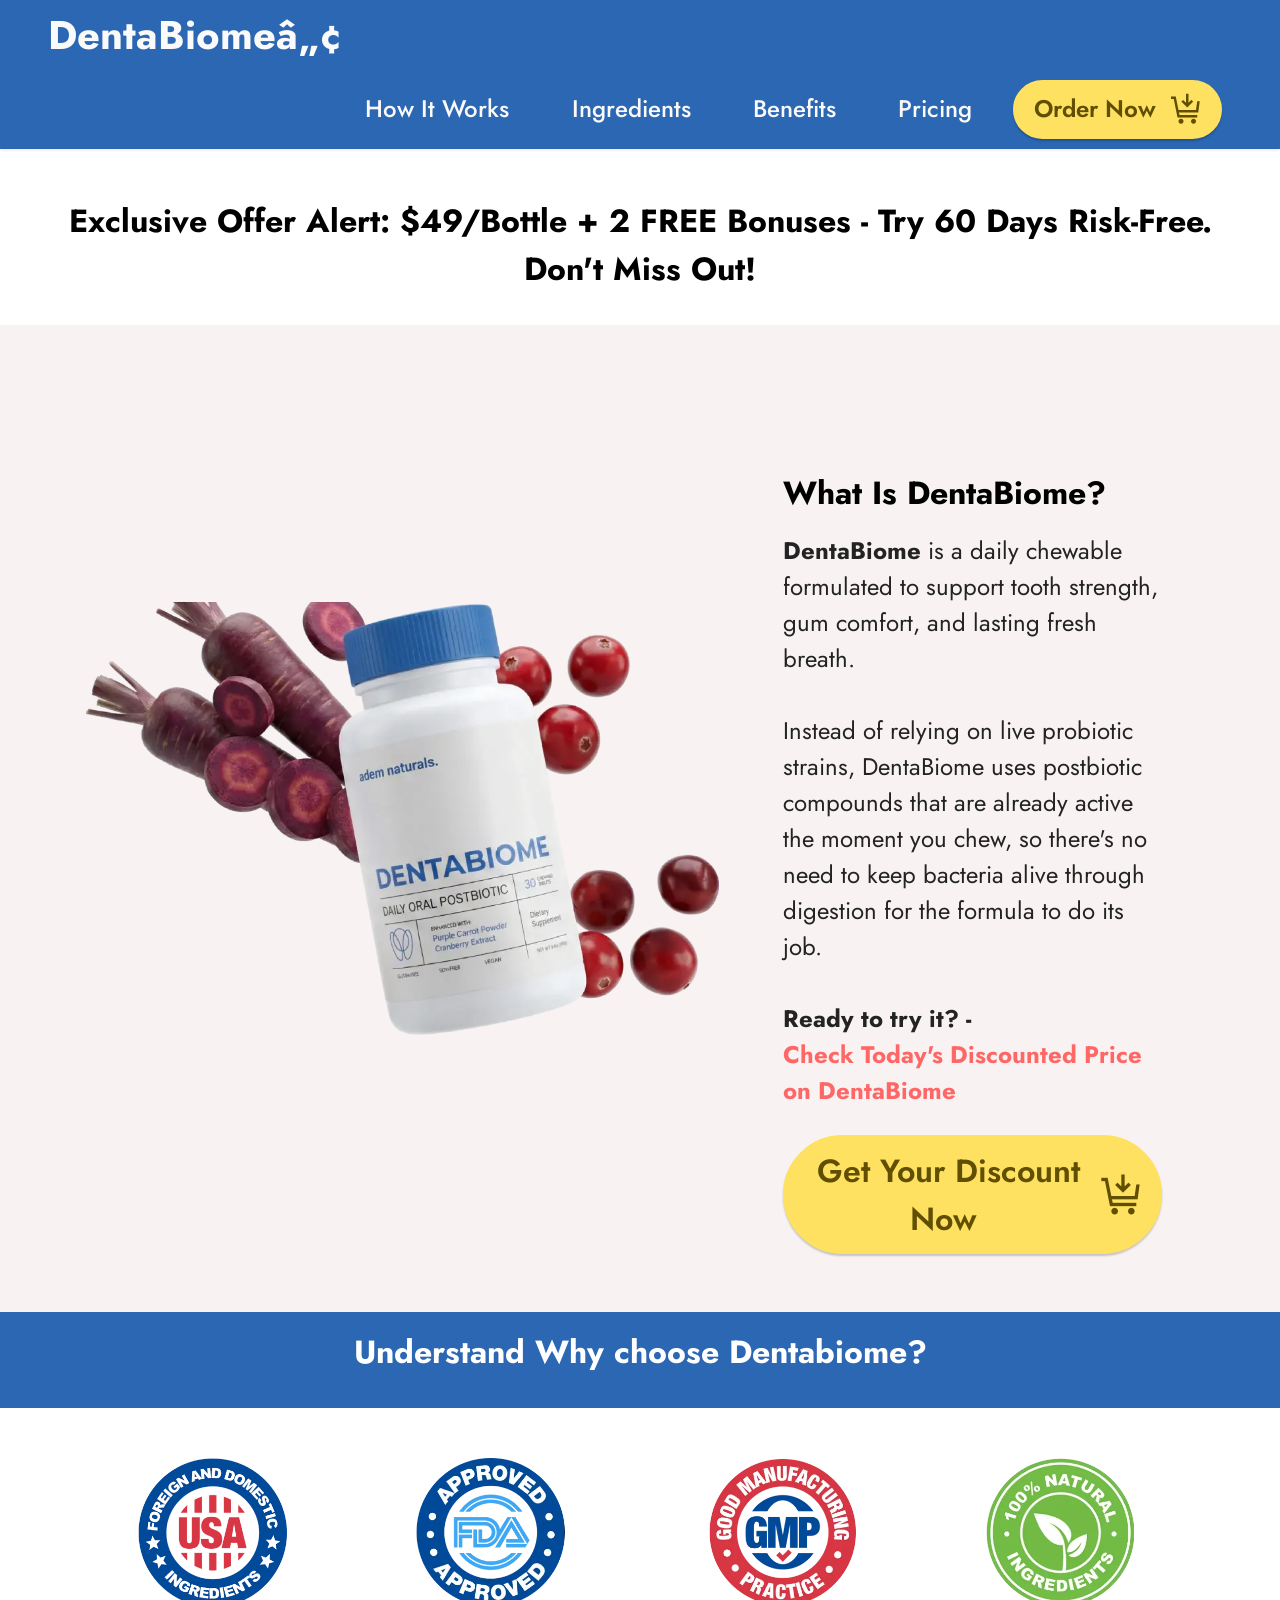
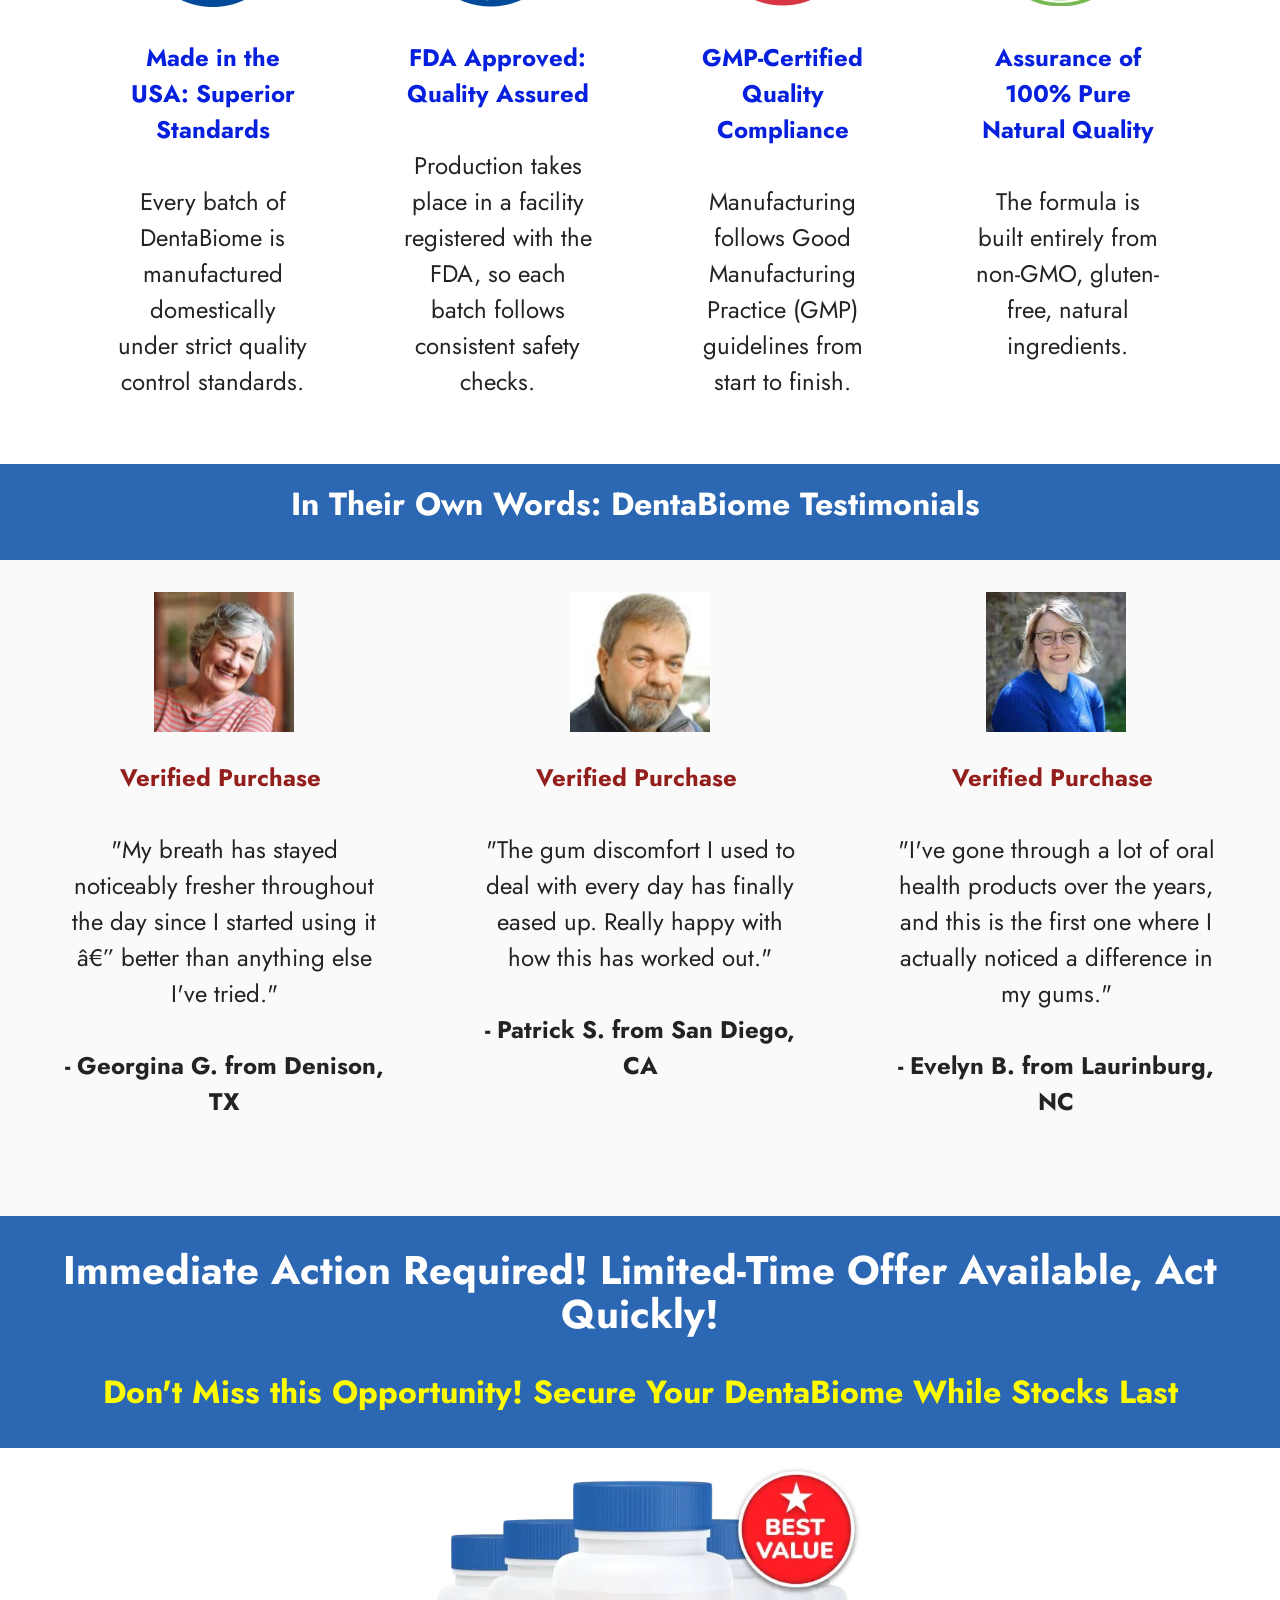
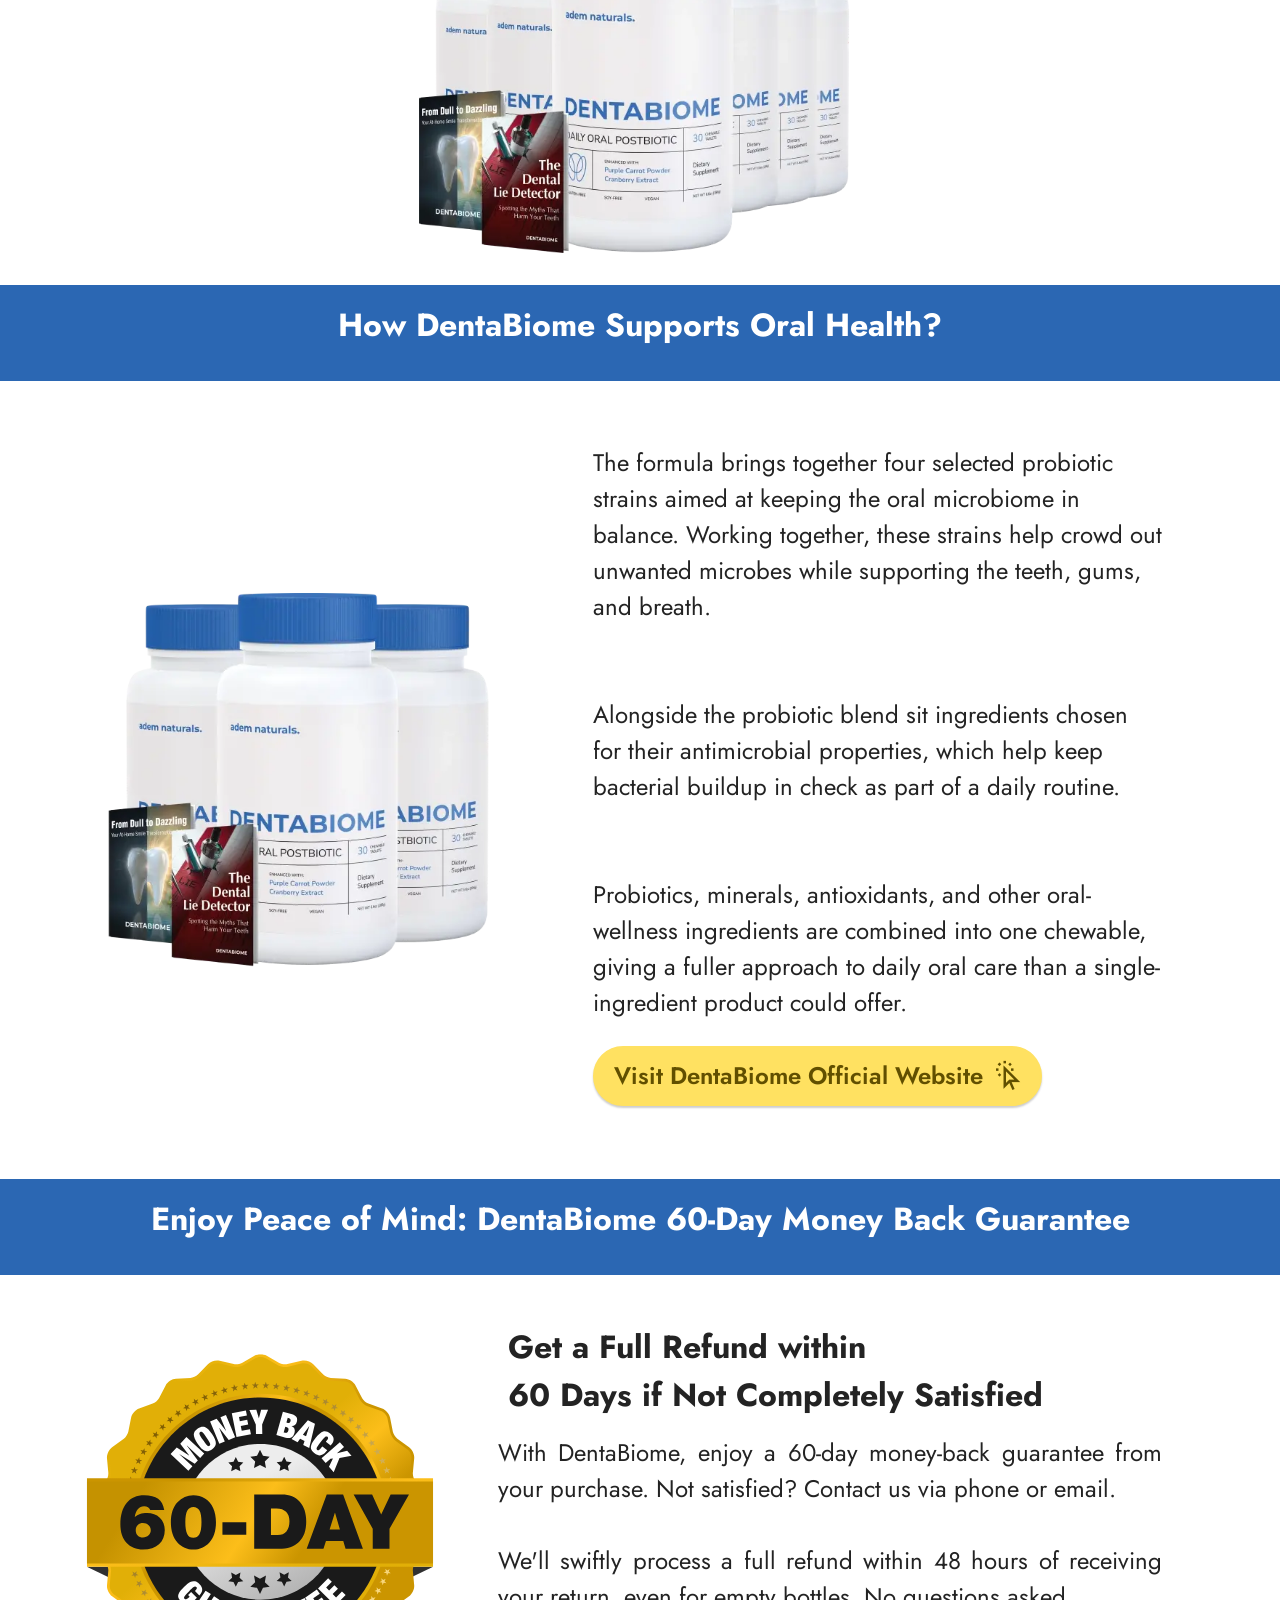
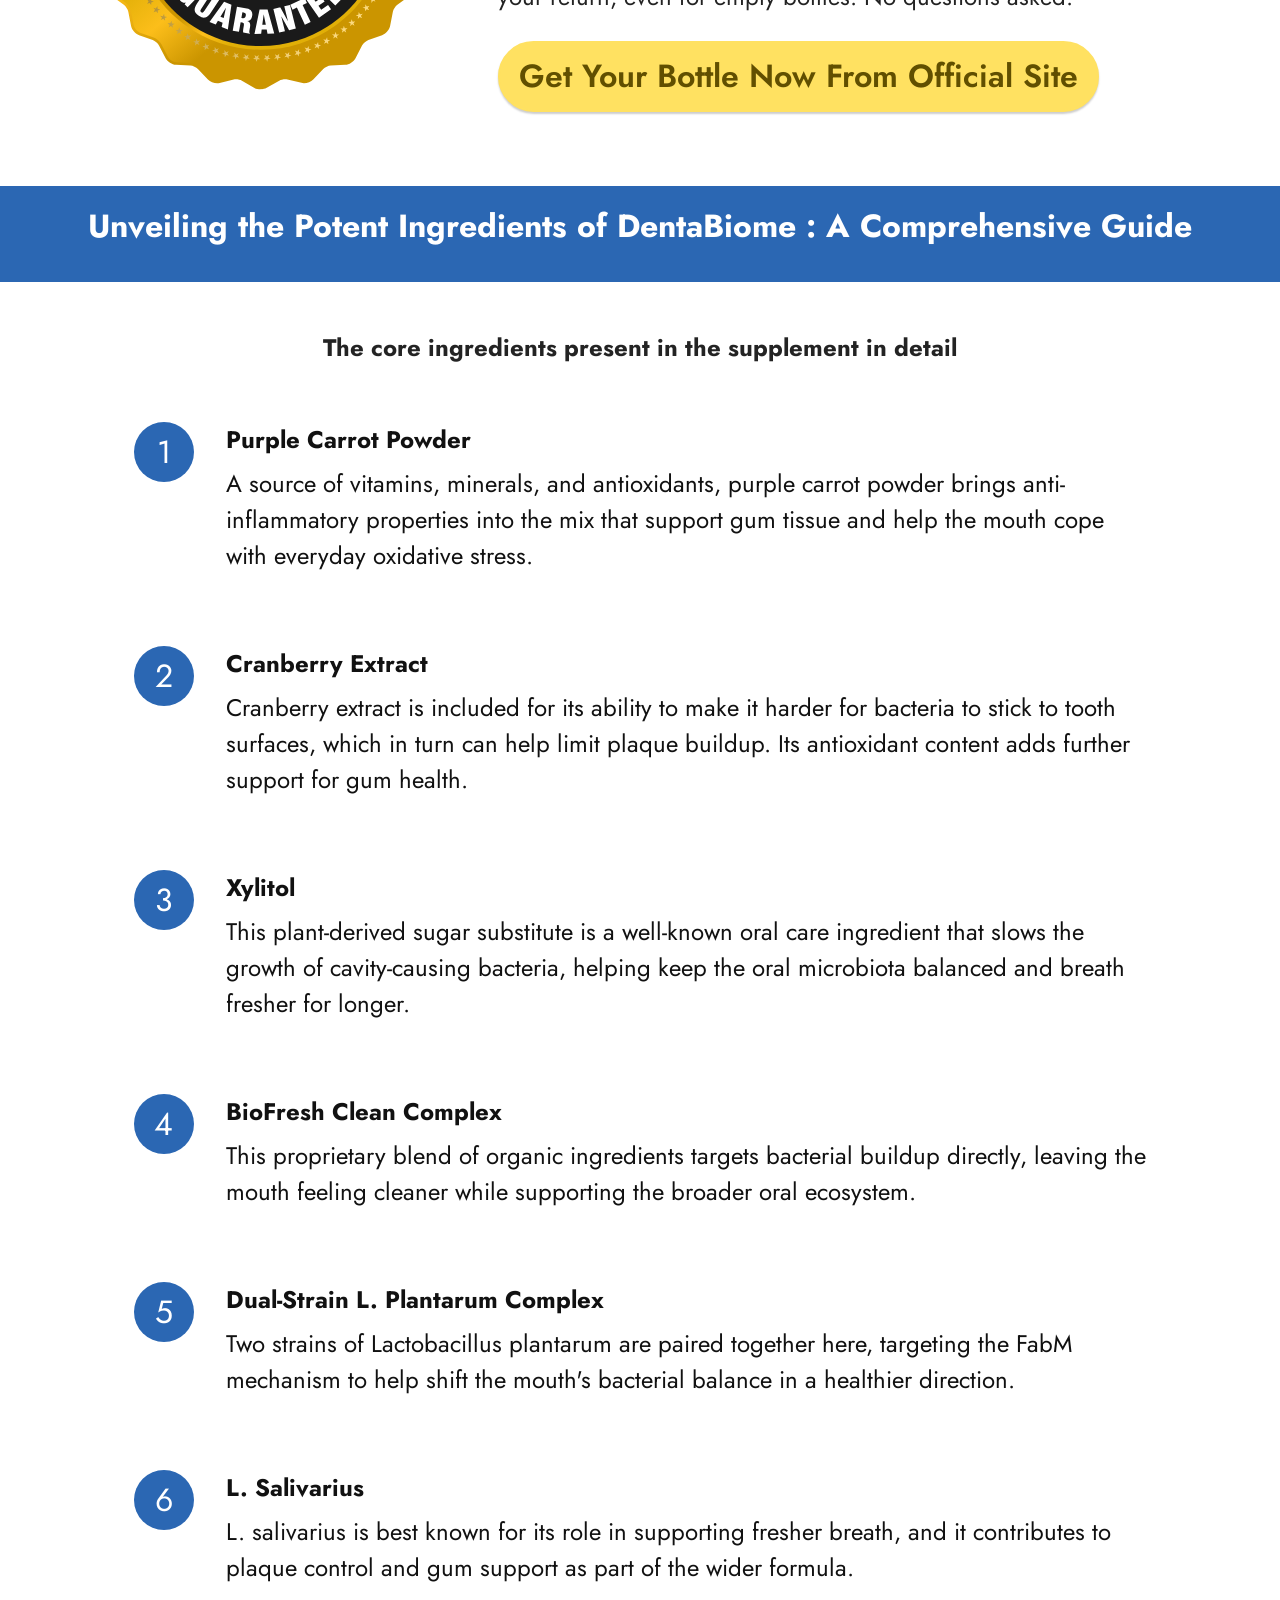
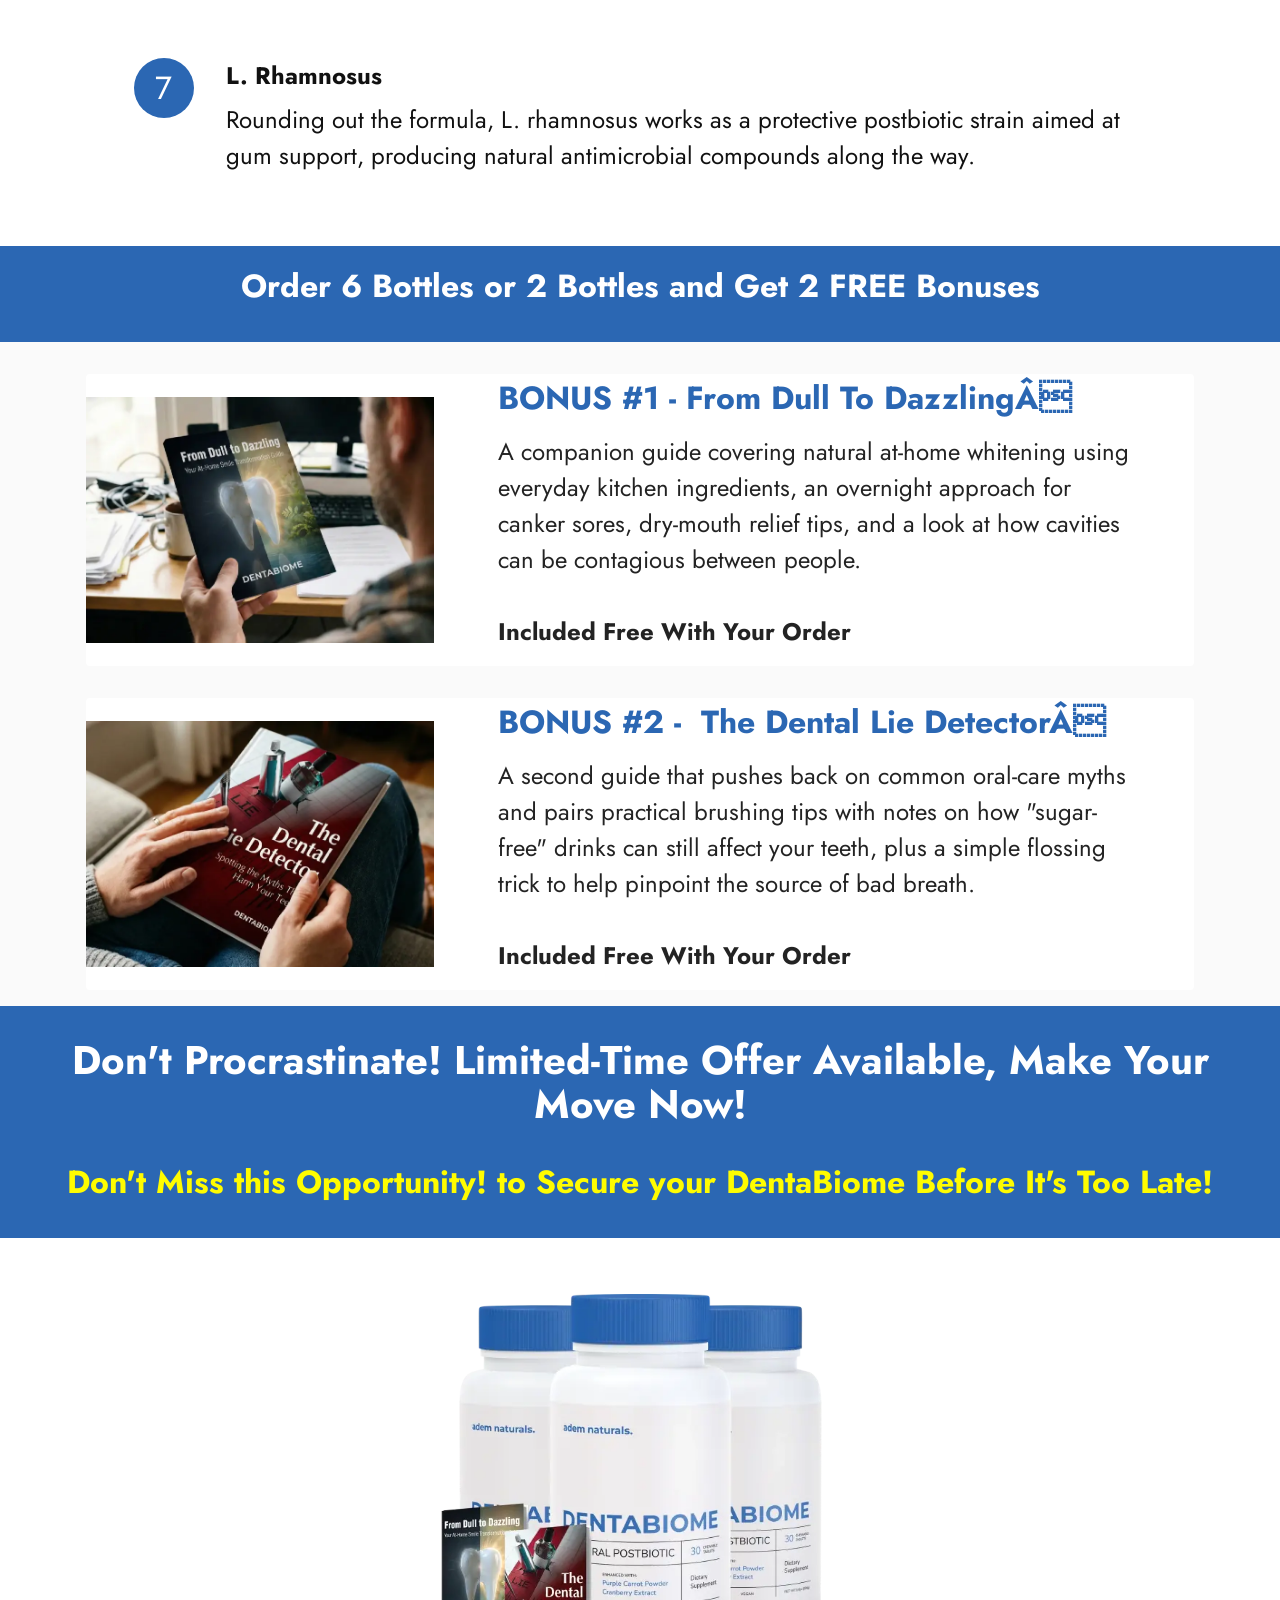
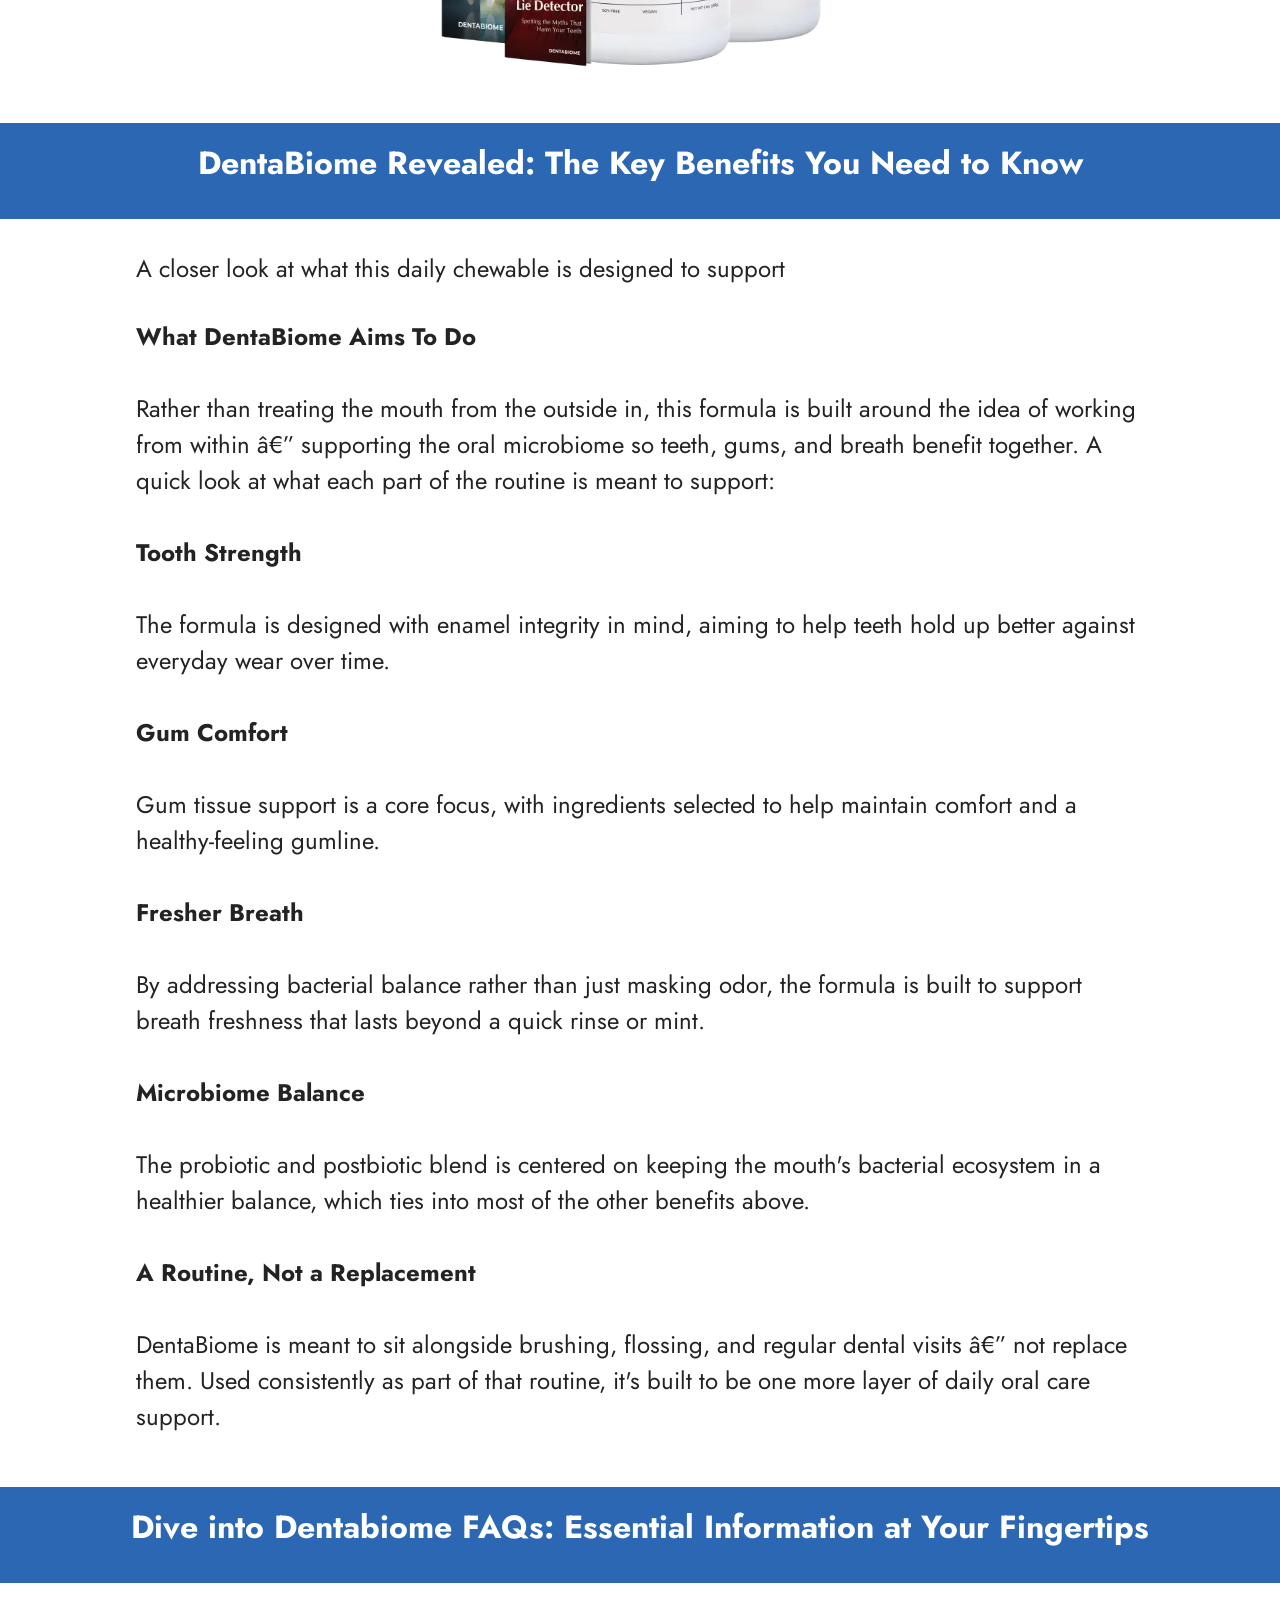
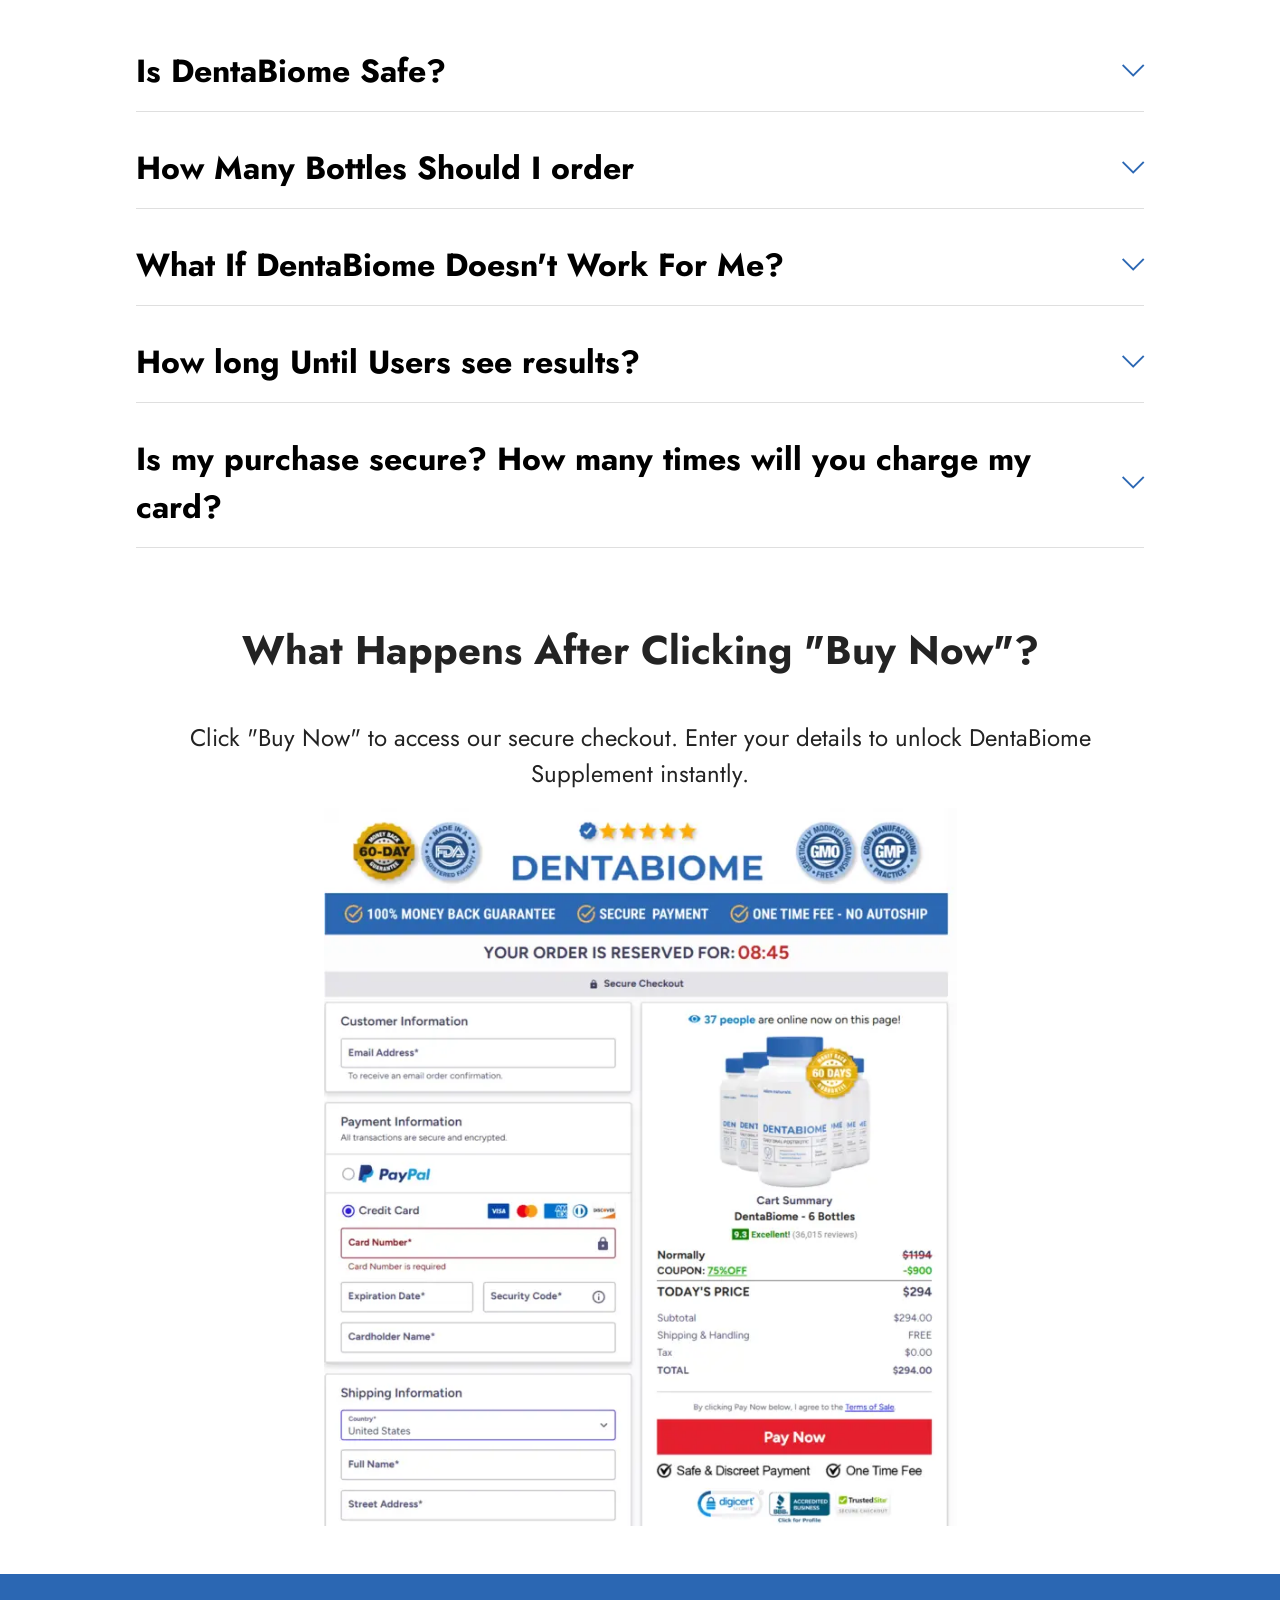
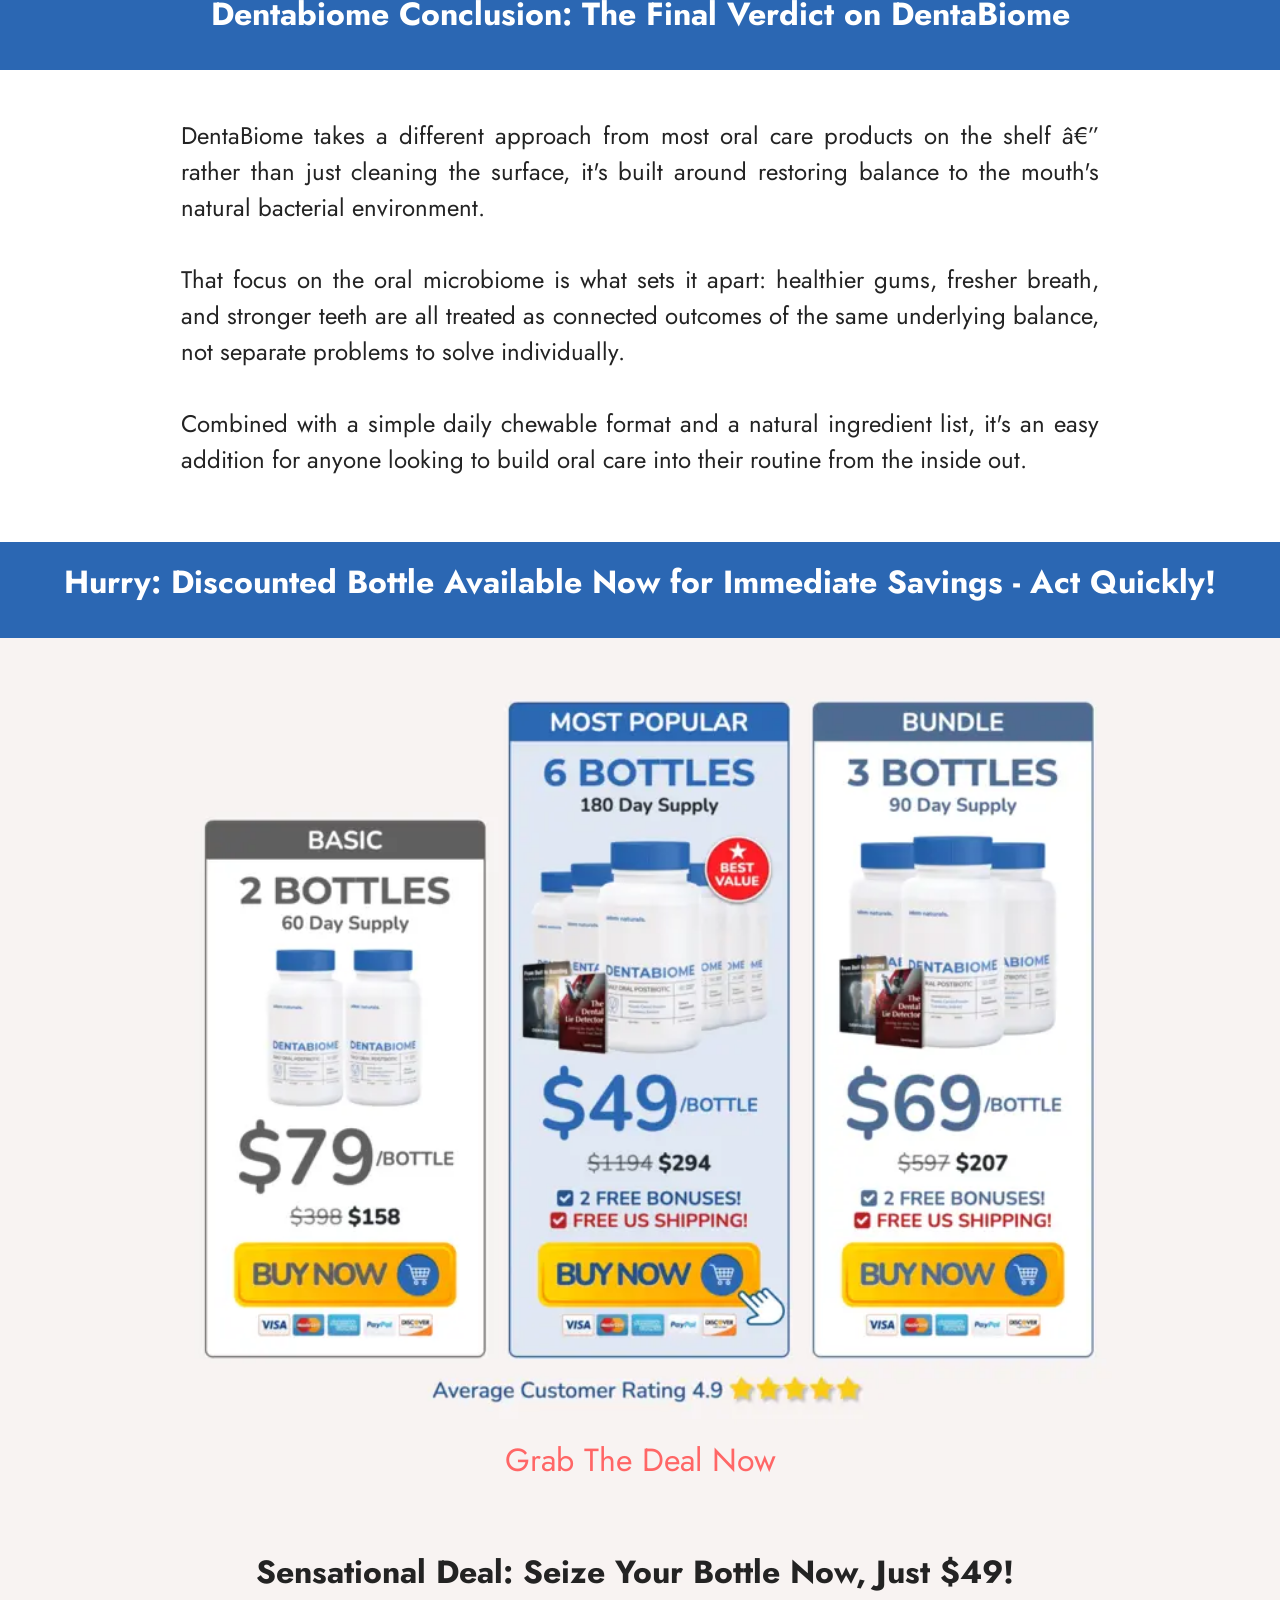
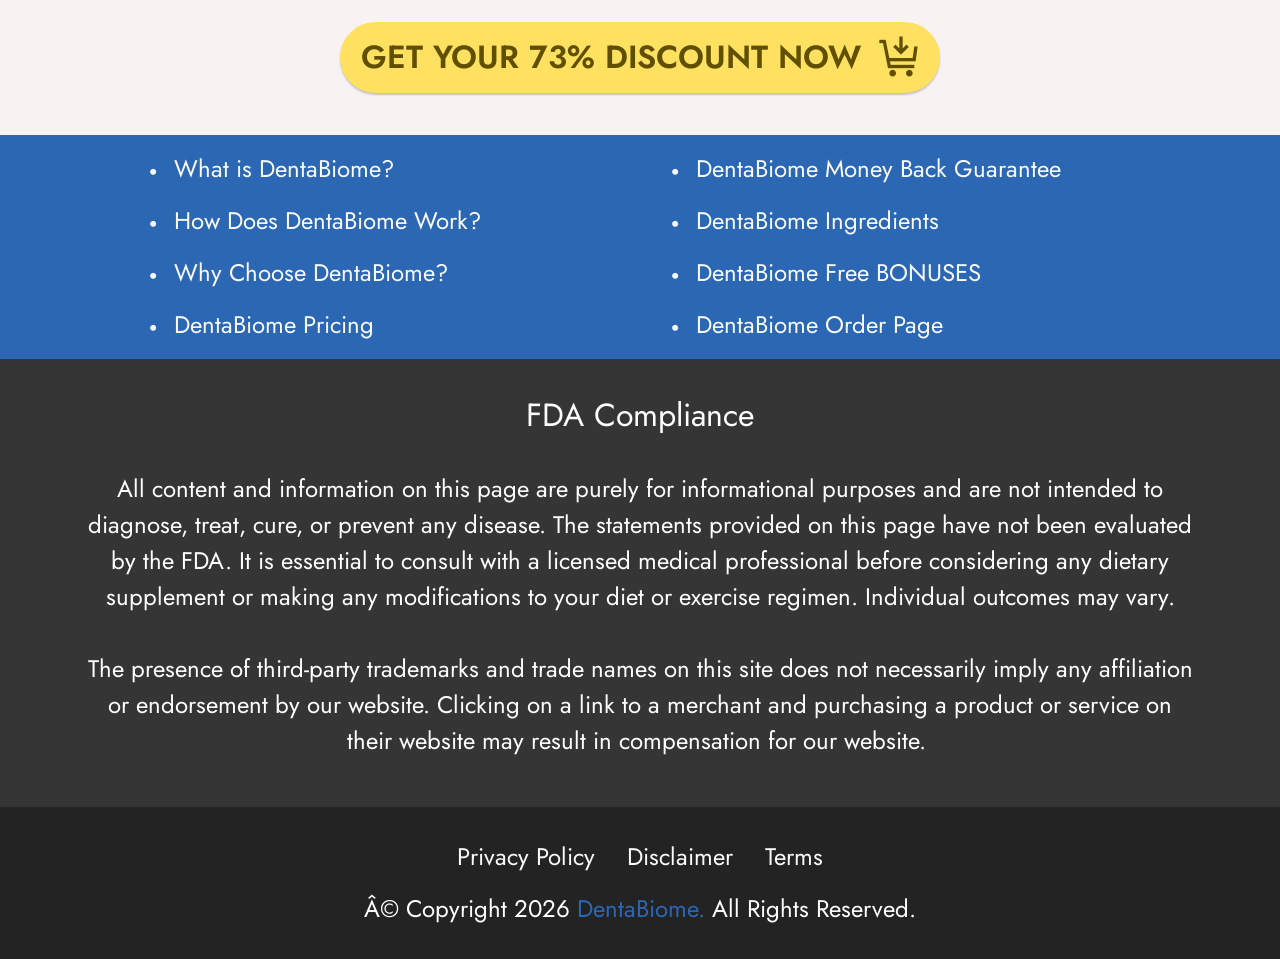
==== index.html @ a3f5aed3 "Update index.html" ====
<!DOCTYPE html>
<html lang="en-US">
<html>
<head<!-- Meta Pixel Code -->
<script>
!function(f,b,e,v,n,t,s)
{if(f.fbq)return;n=f.fbq=function(){n.callMethod?
n.callMethod.apply(n,arguments):n.queue.push(arguments)};
if(!f._fbq)f._fbq=n;n.push=n;n.loaded=!0;n.version='2.0';
n.queue=[];t=b.createElement(e);t.async=!0;
t.src=v;s=b.getElementsByTagName(e)[0];
s.parentNode.insertBefore(t,s)}(window, document,'script',
'https://connect.facebook.net/en_US/fbevents.js');
fbq('init', '182295129729098');
fbq('track', 'PageView');
</script>
<noscript><img height="1" width="1" style="display:none"
src="https://www.facebook.com/tr?id=182295129729098&ev=PageView&noscript=1"
/></noscript>
<!-- End Meta Pixel Code -->
   
   <link rel="canonical" href="https://www.us-en-dentalbiome.com"/>
  <meta name="msvalidate.01" content="C502622D3C9C6154D304B30B41F47983" />
  <meta name="google-site-verification" content="cQUUXq9uFvFy2YNcOR_CFDofK4epJFfO1vmC_lHinAQ" />
  <!-- Google tag (gtag.js) -->
<script async src="https://www.googletagmanager.com/gtag/js?id=G-Y21DSB1H9T"></script>
<script>
  window.dataLayer = window.dataLayer || [];
  function gtag(){dataLayer.push(arguments);}
  gtag('js', new Date());

  gtag('config', 'G-Y21DSB1H9T');
</script>
  <!-- Site made with Mobirise Website Builder v6.1.12, https://mobirise.com -->
  <meta charset="UTF-8">
  <meta http-equiv="X-UA-Compatible" content="IE=edge">
  <meta name="generator" content="Mobirise v6.1.12, mobirise.com">
  <meta name="twitter:card" content="summary_large_image"/>
  <meta name="twitter:image:src" content="assets/images/index-meta.webp">
  <meta property="og:image" content="assets/images/index-meta.webp">
  <meta name="twitter:title" content="DentaBiome® | Official Website | Daily Oral & Gum Health Support">
  <meta name="viewport" content="width=device-width, initial-scale=1, minimum-scale=1">
  <link rel="shortcut icon" href="assets/images/dentabiome-favicon-128x118-128x118.png" type="image/x-icon">
  <meta name="description" content="DentaBiome — a daily chewable oral probiotic supplement for gum comfort, stronger teeth, and fresh breath. Made in the USA, FDA-registered facility">
  <meta name="keywords" content="dentabiome usa,dentabiome order usa,dentabiome official website,dentabiome discount,dentabiome supplement,oral probiotic supplement,gum health support,fresh breath supplement,chewable dental supplement,dentabiome official usa,denta biome">
  <meta http-enqiv='content-language' content='en-US'>
  <meta name="geo.region" content="US" />
  <meta name="geo.placename" content="United States" />
  <meta name="coverage" content="United States Only" />
  <meta name="distribution" content="United States (US)" />
  <title>DentaBiome® | Official Website | Daily Oral & Gum Health Support</title>
 <link rel="stylesheet" href="assets/web/assets/mobirise-icons2/mobirise2.css">
  <link rel="stylesheet" href="assets/web/assets/mobirise-icons/mobirise-icons.css">
  <link rel="stylesheet" href="assets/socicon/css/styles.css">
  <link rel="stylesheet" href="assets/combined/all.min.css">
  <link rel="preload" href="https://fonts.googleapis.com/css?family=Jost:300,400,500,600,700&display=swap" as="style" onload="this.onload=null;this.rel='stylesheet'">
  <noscript><link rel="stylesheet" href="https://fonts.googleapis.com/css?family=Jost:300,400,500,600,700&display=swap"></noscript>
  <link rel="preload" as="style" href="assets/mobirise/css/mbr-additional.css?v=xjSJ3L"><link rel="stylesheet" href="assets/mobirise/css/mbr-additional.css?v=xjSJ3L" type="text/css">

  
  
  
</head>
<body>
  
  <section data-bs-version="5.1" class="menu menu1 cid-tLZhHS3VQE" once="menu" id="menu1-39">
    

    <nav class="navbar navbar-dropdown navbar-expand-lg">
        <div class="container-fluid">
            <div class="navbar-brand">
                
                <span class="navbar-caption-wrap"><a class="navbar-caption text-white text-primary display-2" href="index.html">DentaBiome™</a></span>
            </div>
            <button class="navbar-toggler" type="button" data-toggle="collapse" data-bs-toggle="collapse" data-target="#navbarSupportedContent" data-bs-target="#navbarSupportedContent" aria-controls="navbarNavAltMarkup" aria-expanded="false" aria-label="Toggle navigation">
                <div class="hamburger">
                    <span></span>
                    <span></span>
                    <span></span>
                    <span></span>
                </div>
            </button>
            <div class="collapse navbar-collapse" id="navbarSupportedContent">
                <ul class="navbar-nav nav-dropdown" data-app-modern-menu="true"><li class="nav-item"><a class="nav-link link text-white text-primary display-4" href="index.html#content4-1i">How It Works</a></li>
                    <li class="nav-item"><a class="nav-link link text-white text-primary show display-4" href="index.html#content4-28" aria-expanded="false">Ingredients</a></li><li class="nav-item"><a class="nav-link link text-white text-primary show display-4" href="index.html#content4-1s">Benefits</a></li>
                    <li class="nav-item"><a class="nav-link link text-white text-primary display-4" href="index.html#image3-3x">Pricing</a>
                    </li></ul>
                
                <div class="navbar-buttons mbr-section-btn"><a class="btn btn-warning display-4" href="https://17d179l3txi44t98jm62m3rdu0.hop.clickbank.net/?&extclid=abhi135"><span class="mobi-mbri mobi-mbri-cart-add mbr-iconfont mbr-iconfont-btn"></span>Order Now&nbsp;</a></div>
            </div>
        </div>
    </nav>
</section>

<section data-bs-version="5.1" class="content4 cid-tMCS9T4gv4" id="content4-3e">
    

    
    
    <div class="container-fluid">
        <div class="row justify-content-center">
            <div class="title col-md-12 col-lg-12">
                <h3 class="mbr-section-title mbr-fonts-style align-center mb-4 display-5"><strong>Exclusive Offer Alert: $49/Bottle + 2 FREE Bonuses - Try 60 Days Risk-Free. Don't Miss Out!</strong></h3>
                
                
            </div>
        </div>
    </div>
</section>

<section data-bs-version="5.1" class="header11 cid-tLuPqYs9AI mbr-fullscreen" id="header11-1n">

    

    
    

    <div class="container">
        <div class="row justify-content-center">
            <div class="col-12 col-md-7 image-wrapper">
                <img style="height:auto;" width="960" height="657" class="w-100" src="assets/images/dentabiome-pills.webp" alt="denta biome">
            </div>
            <div class="col-12 col-md">
                <div class="text-wrapper text-center">
                    <h1 class="mbr-section-title mbr-fonts-style mb-3 display-5"><strong><br></strong><br><strong>What Is DentaBiome?</strong></h1>
                    <p class="mbr-text mbr-fonts-style display-7"><strong>DentaBiome</strong> is a daily chewable formulated to support tooth strength, gum comfort, and lasting fresh breath.<br><br>Instead of relying on live probiotic strains, DentaBiome uses postbiotic compounds that are already active the moment you chew, so there's no need to keep bacteria alive through digestion for the formula to do its job.<br><br><strong>Ready to try it? -<br></strong><a href="https://17d179l3txi44t98jm62m3rdu0.hop.clickbank.net/?&extclid=abhi135" class="text-secondary text-primary"><strong>Check Today's Discounted Price on DentaBiome</strong></a><br></p>
                    <div class="mbr-section-btn mt-3"><a class="btn btn-warning display-5" href="https://17d179l3txi44t98jm62m3rdu0.hop.clickbank.net/?&extclid=abhi135"><span class="mobi-mbri mobi-mbri-cart-add mbr-iconfont mbr-iconfont-btn"></span>Get Your Discount Now&nbsp;</a></div>
                </div>
            </div>
        </div>
    </div>
</section>

<section data-bs-version="5.1" class="content4 cid-tLqit2o876" id="content4-1b">
    

    
    
    <div class="container-fluid">
        <div class="row justify-content-center">
            <div class="title col-md-12 col-lg-12">
                <h3 class="mbr-section-title mbr-fonts-style align-center mb-4 display-5"><strong>Understand Why choose Dentabiome?</strong></h3>
                
                
            </div>
        </div>
    </div>
</section>

<section data-bs-version="5.1" class="team1 cid-tLujowtRM5" id="team1-1g">
    

    
    
    <div class="container">
        <div class="row justify-content-center">
            
            <div class="col-sm-6 col-lg-3">
                <div class="card-wrap">
                    <div class="image-wrap">
                        <img style="height:auto;" width="500" height="300" src="assets/images/made-in-usa.webp-500x300.png" alt="dental biome">
                    </div>
                    <div class="content-wrap">
                        <h5 class="mbr-section-title card-title mbr-fonts-style align-center m-0 display-4"><div><strong>Made in the USA: Superior Standards</strong></div><div><strong>
</strong></div><div><strong>
</strong></div><div><strong>
</strong></div><div><strong>
</strong></div></h5>
                        
                        <p class="card-text mbr-fonts-style align-center display-7"><br>Every batch of DentaBiome is manufactured domestically under strict quality control standards.<br></p>
                        
                        
                    </div>
                </div>
            </div>

            <div class="col-sm-6 col-lg-3">
                <div class="card-wrap">
                    <div class="image-wrap">
                        <img style="height:auto;" width="500" height="300" src="assets/images/fda-approved.webp" alt="dental biome FDA Approved">
                    </div>
                    <div class="content-wrap">
                        <h5 class="mbr-section-title card-title mbr-fonts-style align-center m-0 display-4"><div><strong>FDA Approved: Quality Assured</strong></div></h5>
                        
                        <p class="card-text mbr-fonts-style align-center display-7"><br>Production takes place in a facility registered with the FDA, so each batch follows consistent safety checks.<br></p>
                        
                        
                    </div>
                </div>
            </div>

            <div class="col-sm-6 col-lg-3">
                <div class="card-wrap">
                    <div class="image-wrap">
                        <img style="height:auto;" width="500" height="300" src="assets/images/gmp-certified.webp" alt="Dental Biome GMP-Certified">
                    </div>
                    <div class="content-wrap">
                        <h5 class="mbr-section-title card-title mbr-fonts-style align-center m-0 display-4"><strong>GMP-Certified Quality Compliance</strong></h5>
                        
                        <p class="card-text mbr-fonts-style align-center display-7"><br>Manufacturing follows Good Manufacturing Practice (GMP) guidelines from start to finish.<br></p>
                        
                        
                    </div>
                </div>
            </div>

            <div class="col-sm-6 col-lg-3">
                <div class="card-wrap">
                    <div class="image-wrap">
                        <img style="height:auto;" width="500" height="300" src="assets/images/all-natural.webp" alt="Dental Biome 100% Pure Natural Quality">
                    </div>
                    <div class="content-wrap">
                        <h5 class="mbr-section-title card-title mbr-fonts-style align-center m-0 display-4"><strong>Assurance of 100% Pure Natural Quality</strong></h5>
                        
                        <p class="card-text mbr-fonts-style align-center display-7"><br>The formula is built entirely from non-GMO, gluten-free, natural ingredients.<br></p>
                        
                        
                    </div>
                </div>
            </div>
        </div>
    </div>
</section>

<section data-bs-version="5.1" class="content4 cid-tLuUV4smJQ" id="content4-1q">
    

    
    
    <div class="container-fluid">
        <div class="row justify-content-center">
            <div class="title col-md-12 col-lg-12">
                <h3 class="mbr-section-title mbr-fonts-style align-center mb-4 display-5"><strong>In Their Own Words: DentaBiome Testimonials&nbsp;</strong></h3>
                
                
            </div>
        </div>
    </div>
</section>

<section data-bs-version="5.1" class="clients2 cid-tLuV7nSCY2" id="clients2-1r">

    

    
    
    <div class="container-fluid">
        <div class="row justify-content-center">
            <div class="card col-12 col-md-6 col-lg-4">
                <div class="card-wrapper">
                    <div class="img-wrapper">
                        <img style="height:auto;" width="149" height="149" src="assets/images/istockphoto-517234226-280x187.jpeg" alt="Dental Biome Reviews By Georgina">
                    </div>
                    <div class="card-box align-center">
                        <h6 class="card-subtitle mbr-fonts-style mb-0 display-4"><strong>Verified Purchase&nbsp;</strong><div><br></div></h6>
                        
                        <p class="mbr-text mbr-fonts-style mb-4 display-4">"My breath has stayed noticeably fresher throughout the day since I started using it — better than anything else I've tried."
<br><strong><br>- Georgina G. from Denison, TX</strong><br></p>
                        
                    </div>
                </div>
            </div>
            <div class="card col-12 col-md-6 col-lg-4">
                <div class="card-wrapper">
                    <div class="img-wrapper">
                        <img style="height:auto;" width="170" height="170" src="assets/images/images203-183x275.jpeg" alt="Dental Biome Reviews By Patrick">
                    </div>
                    <div class="card-box align-center">
                        <h6 class="card-subtitle mbr-fonts-style mb-0 display-4"><strong>Verified Purchase&nbsp;</strong><div><br></div></h6>
                        
                        <p class="mbr-text mbr-fonts-style mb-4 display-4">"The gum discomfort I used to deal with every day has finally eased up. Really happy with how this has worked out."
<br>
<br><strong>- Patrick S. from San Diego, CA</strong><br></p>
                        
                    </div>
                </div>
            </div>
            <div class="card col-12 col-md-6 col-lg-4">
                <div class="card-wrapper">
                    <div class="img-wrapper">
                        <img style="height:auto;" width="225" height="225" src="assets/images/images202-225x225.jpg" alt="Dental Biome Reviews By Evelyn">
                    </div>
                    <div class="card-box align-center">
                        <h6 class="card-subtitle mbr-fonts-style mb-0 display-4"><strong>Verified Purchase&nbsp;</strong><div><br></div></h6>
                        
                        <p class="mbr-text mbr-fonts-style mb-4 display-4">"I've gone through a lot of oral health products over the years, and this is the first one where I actually noticed a difference in my gums."
<br>&nbsp;<br><strong>- Evelyn B. from Laurinburg, NC</strong><br></p>
                        
                    </div>
                </div>
            </div>
            
        </div>
    </div>
</section>

<section data-bs-version="5.1" class="content4 cid-tLv69dbAHK" id="content4-1s">
    

    
    
    <div class="container-fluid">
        <div class="row justify-content-center">
            <div class="title col-md-12 col-lg-12">
                <h3 class="mbr-section-title mbr-fonts-style align-center mb-4 display-2"><strong>Immediate Action Required! Limited-Time Offer Available, Act Quickly!</strong></h3>
                <h4 class="mbr-section-subtitle align-center mbr-fonts-style mb-4 display-5"><strong>Don't Miss this Opportunity! Secure Your DentaBiome While Stocks Last</strong></h4>
                
            </div>
        </div>
    </div>
</section>

<section data-bs-version="5.1" class="image3 cid-u8ck4yLpNb" id="image3-3p">
    

    
    

    <div class="container">
        <div class="row justify-content-center">
            <div class="col-12 col-lg-5">
                <div class="image-wrapper">
                    <a href="https://17d179l3txi44t98jm62m3rdu0.hop.clickbank.net/?&extclid=abhi135"><img style="height:auto;" width="610" height="536" src="assets/images/dentabiome-supplement.webp" alt="Denta Biome"></a>
                    
                </div>
            </div>
        </div>
    </div>
</section>

<section data-bs-version="5.1" class="content4 cid-tLulPUuKfr" id="content4-1i">
    

    
    
    <div class="container-fluid">
        <div class="row justify-content-center">
            <div class="title col-md-12 col-lg-12">
                <h3 class="mbr-section-title mbr-fonts-style align-center mb-4 display-5"><strong>How DentaBiome Supports Oral Health?</strong></h3>
                
                
            </div>
        </div>
    </div>
</section>

<section data-bs-version="5.1" class="header11 cid-tLuzyT2ZLa" id="header11-1j">

    

    
    

    <div class="container">
        <div class="row justify-content-center">
            <div class="col-12 col-md-5 image-wrapper">
                <img style="height:auto;" width="610" height="536" class="w-100" src="assets/images/dentabiome-hero.webp" alt="Dental Biome">
            </div>
            <div class="col-12 col-md">
                <div class="text-wrapper text-center">
                    
                    <p class="mbr-text mbr-fonts-style display-7">The formula brings together four selected probiotic strains aimed at keeping the oral microbiome in balance. Working together, these strains help crowd out unwanted microbes while supporting the teeth, gums, and breath.<br><br><br>Alongside the probiotic blend sit ingredients chosen for their antimicrobial properties, which help keep bacterial buildup in check as part of a daily routine.<br><br><br>Probiotics, minerals, antioxidants, and other oral-wellness ingredients are combined into one chewable, giving a fuller approach to daily oral care than a single-ingredient product could offer.<br></p>
                    <div class="mbr-section-btn mt-3"><a class="btn btn-warning display-7" href="https://17d179l3txi44t98jm62m3rdu0.hop.clickbank.net/?&extclid=abhi135"><span class="mobi-mbri mobi-mbri-cursor-click mbr-iconfont mbr-iconfont-btn"></span>Visit DentaBiome Official Website</a></div>
                </div>
            </div>
        </div>
    </div>
</section>

<section data-bs-version="5.1" class="content4 cid-ueshOTIaJY" id="content4-3t">
    

    
    
    <div class="container-fluid">
        <div class="row justify-content-center">
            <div class="title col-md-12 col-lg-12">
                <h3 class="mbr-section-title mbr-fonts-style align-center mb-4 display-5"><strong>Enjoy Peace of Mind: DentaBiome 60-Day Money Back Guarantee</strong></h3>
                
                
            </div>
        </div>
    </div>
</section>

<section data-bs-version="5.1" class="header11 cid-tLv9wOUX1T" id="header11-1w">

    

    
    

    <div class="container">
        <div class="row justify-content-center">
            <div class="col-12 col-md-4 image-wrapper">
                <img class="w-100" src="assets/images/mbg-logo.svg" alt="DentaBiome 60-Days Money Back Guarantee">
            </div>
            <div class="col-12 col-md">
                <div class="text-wrapper text-center">
                    <h1 class="mbr-section-title mbr-fonts-style mb-3 display-5"><strong>&nbsp;Get a Full Refund within</strong><strong><br></strong><strong>&nbsp;60 Days&nbsp;</strong><strong>if Not Completely Satisfied</strong></h1>
                    <p class="mbr-text mbr-fonts-style display-7">With DentaBiome, enjoy a 60-day money-back guarantee from your purchase. Not satisfied? Contact us via phone or email. <br><br>We'll swiftly process a full refund within 48 hours of receiving your return, even for empty bottles. No questions asked.<br></p>
                    <div class="mbr-section-btn mt-3"><a class="btn btn-warning display-5" href="https://17d179l3txi44t98jm62m3rdu0.hop.clickbank.net/?&extclid=abhi135">Get Your Bottle Now From Official Site</a></div>
                </div>
            </div>
        </div>
    </div>
</section>

<section data-bs-version="5.1" class="content4 cid-tLvbWzAZVq" id="content4-1x">
    

    
    
    <div class="container-fluid">
        <div class="row justify-content-center">
            <div class="title col-md-12 col-lg-12">
                <h3 class="mbr-section-title mbr-fonts-style align-center mb-4 display-5"><strong>Unveiling the Potent Ingredients of DentaBiome : A Comprehensive Guide</strong></h3>
                
                
            </div>
        </div>
    </div>
</section>

<section data-bs-version="5.1" class="features20 cid-ueswYAuUX3" id="features20-3v">

    

    
    
    <div class="container">
        <div class="row justify-content-center">
            <div class="col-md-12 col-lg-12">
                <div class="card-wrapper pb-4">
                    <div class="card-box align-center">
                        
                        <p class="mbr-text mbr-fonts-style mb-4 display-7"><strong>The core ingredients present in the supplement in detail</strong><br></p>
                        
                    </div>
                </div>
            </div>
            <div class="col-12 col-md-11">
                <div class="item mbr-flex">
                    <div class="icon-box">
                        <span class="step-number mbr-fonts-style display-5">1</span>
                    </div>
                    <div class="text-box">
                        <h4 class="icon-title card-title mbr-black mbr-fonts-style display-7"><strong>Purple Carrot Powder&nbsp;</strong></h4>
                        <h5 class="icon-text mbr-black mbr-fonts-style display-4">A source of vitamins, minerals, and antioxidants, purple carrot powder brings anti-inflammatory properties into the mix that support gum tissue and help the mouth cope with everyday oxidative stress.</h5>
                    </div>
                </div>
                <div class="item mbr-flex">
                    <div class="icon-box">
                        <span class="step-number mbr-fonts-style display-5">2</span>
                    </div>
                    <div class="text-box">
                        <h4 class="icon-title card-title mbr-black mbr-fonts-style display-7"><strong>Cranberry Extract</strong></h4>
                        <h5 class="icon-text mbr-black mbr-fonts-style display-4">Cranberry extract is included for its ability to make it harder for bacteria to stick to tooth surfaces, which in turn can help limit plaque buildup. Its antioxidant content adds further support for gum health.</h5>
                    </div>
                </div>
                <div class="item mbr-flex">
                    <div class="icon-box">
                        <span class="step-number mbr-fonts-style display-5">3</span>
                    </div>
                    <div class="text-box">
                        <h4 class="icon-title card-title mbr-black mbr-fonts-style display-7"><strong>Xylitol</strong></h4>
                        <h5 class="icon-text mbr-black mbr-fonts-style display-4">This plant-derived sugar substitute is a well-known oral care ingredient that slows the growth of cavity-causing bacteria, helping keep the oral microbiota balanced and breath fresher for longer.</h5>
                    </div>
                </div>
                <div class="item mbr-flex">
                    <div class="icon-box">
                        <span class="step-number mbr-fonts-style display-5">4</span>
                    </div>
                    <div class="text-box">
                        <h4 class="icon-title card-title mbr-black mbr-fonts-style display-7"><strong>BioFresh Clean Complex</strong></h4>
                        <h5 class="icon-text mbr-black mbr-fonts-style display-4">This proprietary blend of organic ingredients targets bacterial buildup directly, leaving the mouth feeling cleaner while supporting the broader oral ecosystem.</h5>
                    </div>
                </div>
                <div class="item mbr-flex">
                    <div class="icon-box">
                        <span class="step-number mbr-fonts-style display-5">5</span>
                    </div>
                    <div class="text-box">
                        <h4 class="icon-title card-title mbr-black mbr-fonts-style display-7"><strong>Dual-Strain L. Plantarum Complex</strong></h4>
                        <h5 class="icon-text mbr-black mbr-fonts-style display-4">Two strains of Lactobacillus plantarum are paired together here, targeting the FabM mechanism to help shift the mouth's bacterial balance in a healthier direction.</h5>
                    </div>
                </div>
                <div class="item mbr-flex">
                    <div class="icon-box">
                        <span class="step-number mbr-fonts-style display-5">6</span>
                    </div>
                    <div class="text-box">
                        <h4 class="icon-title card-title mbr-black mbr-fonts-style display-7"><strong>L. Salivarius</strong></h4>
                        <h5 class="icon-text mbr-black mbr-fonts-style display-4">L. salivarius is best known for its role in supporting fresher breath, and it contributes to plaque control and gum support as part of the wider formula.</h5>
                    </div>
                </div>
                <div class="item mbr-flex last">
                    <div class="icon-box">
                        <span class="step-number mbr-fonts-style display-5">7</span>
                    </div>
                    <div class="text-box">
                        <h4 class="icon-title card-title mbr-black mbr-fonts-style display-7"><strong>L. Rhamnosus</strong></h4>
                        <h5 class="icon-text mbr-black mbr-fonts-style display-4">Rounding out the formula, L. rhamnosus works as a protective postbiotic strain aimed at gum support, producing natural antimicrobial compounds along the way.</h5>
                    </div>
                </div>
                
                
                
            </div>
        </div>
    </div>
</section>

<section data-bs-version="5.1" class="content4 cid-tLS5LTd4cU" id="content4-30">
    

    
    
    <div class="container-fluid">
        <div class="row justify-content-center">
            <div class="title col-md-12 col-lg-12">
                <h3 class="mbr-section-title mbr-fonts-style align-center mb-4 display-5"><strong>Order 6 Bottles or 2 Bottles and Get 2 FREE Bonuses</strong></h3>
                
                
            </div>
        </div>
    </div>
</section>

<section data-bs-version="5.1" class="team2 cid-tLS6uyyoEJ" xmlns="http://www.w3.org/1999/html" id="team2-31">
    

    
    
    <div class="container">
        <div class="card">
            <div class="card-wrapper">
                <div class="row align-items-center">
                    <div class="col-12 col-md-4">
                        <div class="image-wrapper">
                            <img style="height:auto;" width="767" height="542" src="assets/images/dentabiome-bonus-1.webp" alt="Dental Biome">
                        </div>
                    </div>
                    <div class="col-12 col-md">
                        <div class="card-box">
                            <h5 class="card-title mbr-fonts-style m-0 mb-3 display-5"><strong>BONUS #1 - From Dull To Dazzling</strong><strong style="font-size: 2rem;"></strong></h5>
                            <h6 class="card-subtitle mbr-fonts-style mb-3 display-4">A companion guide covering natural at-home whitening using everyday kitchen ingredients, an overnight approach for canker sores, dry-mouth relief tips, and a look at how cavities can be contagious between people.<br><br><strong>Included Free With Your Order</strong></h6>
                            
                            
                        </div>
                    </div>
                </div>
            </div>
        </div>
        <div class="card">
            <div class="card-wrapper">
                <div class="row align-items-center">
                    <div class="col-12 col-md-4">
                        <div class="image-wrapper">
                            <img style="height:auto;" width="767" height="542" src="assets/images/dentabiome-bonus-2.webp" alt="Dental Biome">
                        </div>
                    </div>
                    <div class="col-12 col-md">
                        <div class="card-box">
                            <h5 class="card-title mbr-fonts-style m-0 mb-3 display-5"><strong>BONUS #2 -&nbsp; The Dental Lie Detector</strong><strong style="font-size: 2rem;">&nbsp;</strong></h5>
                            <h6 class="card-subtitle mbr-fonts-style mb-3 display-4"><div>A second guide that pushes back on common oral-care myths and pairs practical brushing tips with notes on how "sugar-free" drinks can still affect your teeth, plus a simple flossing trick to help pinpoint the source of bad breath.</div><br><div><strong>Included Free With Your Order</strong></div></h6>
                            
                            
                        </div>
                    </div>
                </div>
            </div>
        </div>
        
    </div>
</section>

<section data-bs-version="5.1" class="content4 cid-tLvt29WgS9" id="content4-23">
    

    
    
    <div class="container-fluid">
        <div class="row justify-content-center">
            <div class="title col-md-12 col-lg-12">
                <h3 class="mbr-section-title mbr-fonts-style align-center mb-4 display-2"><strong>Don't Procrastinate! Limited-Time Offer Available, Make Your Move Now!</strong></h3>
                <h4 class="mbr-section-subtitle align-center mbr-fonts-style mb-4 display-5"><strong>Don't Miss this Opportunity! to Secure your DentaBiome Before It's Too Late!</strong></h4>
                
            </div>
        </div>
    </div>
</section>

<section data-bs-version="5.1" class="image3 cid-u8ckxEHtxD" id="image3-3q">
    

    
    

    <div class="container">
        <div class="row justify-content-center">
            <div class="col-12 col-lg-5">
                <div class="image-wrapper">
                    <a href="https://17d179l3txi44t98jm62m3rdu0.hop.clickbank.net/?&extclid=abhi135"><img style="height:auto;" width="610" height="536" src="assets/images/dentabiome-hero.webp" alt="Dental Biome"></a>
                    
                </div>
            </div>
        </div>
    </div>
</section>

<section data-bs-version="5.1" class="content4 cid-tLvNdJMoKN" id="content4-28">
    

    
    
    <div class="container-fluid">
        <div class="row justify-content-center">
            <div class="title col-md-12 col-lg-12">
                <h3 class="mbr-section-title mbr-fonts-style align-center mb-4 display-5"><strong>DentaBiome Revealed: The Key Benefits You Need to Know</strong></h3>
                
                
            </div>
        </div>
    </div>
</section>

<section data-bs-version="5.1" class="content5 cid-tLTSoWBNI7" id="content5-36">
    
    <div class="container-fluid">
        <div class="row justify-content-center">
            <div class="col-md-12 col-lg-10">
                
                
                <p class="mbr-text mbr-fonts-style display-7">A closer look at what this daily chewable is designed to support<br></p>
            </div>
        </div>
    </div>
</section>

<section data-bs-version="5.1" class="content8 cid-tLvpqnNtYN" id="content8-22">
    
    <div class="container-fluid">
        <div class="row justify-content-center">
            <div class="counter-container col-md-12 col-lg-10">
                
                <div class="mbr-text mbr-fonts-style display-7">
                    <div><strong>What DentaBiome Aims To Do</strong></div><div><strong style="font-size: 1.5rem;"><br></strong></div><div><span style="font-size: 1.5rem;">Rather than treating the mouth from the outside in, this formula is built around the idea of working from within — supporting the oral microbiome so teeth, gums, and breath benefit together. A quick look at what each part of the routine is meant to support:</span><br></div><div><strong style="font-size: 1.5rem;"><br></strong></div><div><strong style="font-size: 1.5rem;">Tooth Strength</strong><br></div><div><strong><br></strong></div><div>The formula is designed with enamel integrity in mind, aiming to help teeth hold up better against everyday wear over time.</div><div><strong><br></strong></div><div><strong>Gum Comfort</strong></div><div><strong><br></strong></div><div>Gum tissue support is a core focus, with ingredients selected to help maintain comfort and a healthy-feeling gumline.</div><div><strong><br></strong></div><div><strong>Fresher Breath</strong></div><div><strong><br></strong></div><div>By addressing bacterial balance rather than just masking odor, the formula is built to support breath freshness that lasts beyond a quick rinse or mint.</div><div><strong><br></strong></div><div><strong>Microbiome Balance</strong></div><div><strong><br></strong></div><div>The probiotic and postbiotic blend is centered on keeping the mouth's bacterial ecosystem in a healthier balance, which ties into most of the other benefits above.</div><div><strong style="font-size: 1.5rem;"><br></strong></div><div><strong style="font-size: 1.5rem;">A Routine, Not a Replacement</strong><br></div><div><strong><br></strong></div><div>DentaBiome is meant to sit alongside brushing, flossing, and regular dental visits — not replace them. Used consistently as part of that routine, it's built to be one more layer of daily oral care support.</div><div><strong><br></strong></div><ul>
                        <li><strong>
</strong></li><li><strong>
</strong></li><li><strong>
</strong></li><li><strong>
</strong></li><li><strong>
</strong></li><li><strong>
</strong></li><li><strong>
</strong></li><li><strong>
</strong></li><li><strong>
</strong></li><li><strong>
</strong></li><li><strong>
</strong></li><li><strong>
</strong></li><li><strong>
</strong></li><li><strong>
</strong></li><li><strong>
</strong></li><li><strong>
</strong></li><li><strong>
</strong></li><li><strong>
</strong></li><li><strong>
</strong></li><li><strong>
</strong></li><li><strong>
</strong></li><li><strong>
</strong></li><li><strong>
</strong></li><li><strong>
</strong></li><li><strong>
</strong></li><li><strong>
</strong></li><li><strong>
</strong></li><li><strong>
</strong></li><li><strong>
</strong></li><li>
</li><li>
</li><li>
</li><li>
</li><li>
</li><li>
</li><li><strong>
</strong></li><li><strong>
</strong></li><li><strong>
</strong></li><li><strong>
</strong></li><li><strong>
</strong></li><li><strong>
</strong></li><li><strong>
</strong></li><li><strong>
</strong></li><li><strong>
</strong></li><li><strong>
</strong></li><li><strong>
</strong></li>
                    </ul>
                </div>
            </div>
        </div>
    </div>
</section>

<section data-bs-version="5.1" class="content4 cid-tLvNPIihEA" id="content4-29">
    

    
    
    <div class="container-fluid">
        <div class="row justify-content-center">
            <div class="title col-md-12 col-lg-12">
                <h3 class="mbr-section-title mbr-fonts-style align-center mb-4 display-5"><strong>Dive into Dentabiome FAQs: Essential Information at Your Fingertips</strong></h3>
                
                
            </div>
        </div>
    </div>
</section>

<section data-bs-version="5.1" class="content17 cid-tLvSaK2auY" id="content17-2a">

    

    
    
    
    <div class="container-fluid">
        
            <div class="row justify-content-center">
                <div class="col-12 col-md-10">
                    
                    
                    <div id="bootstrap-toggle" class="toggle-panel accordionStyles tab-content">
                        <div class="card mb-3">
                            <div class="card-header" role="tab" id="headingOne">
                                <a role="button" class="collapsed panel-title text-black" data-toggle="collapse" data-bs-toggle="collapse" data-core="" href="#collapse1_23" aria-expanded="false" aria-controls="collapse1">
                                    <h6 class="panel-title-edit mbr-fonts-style mb-0 display-5"><strong>Is DentaBiome Safe?</strong></h6>
                                    <span class="sign mbr-iconfont mbri-arrow-down"></span>
                                </a>
                            </div>
                            <div id="collapse1_23" class="panel-collapse noScroll collapse" role="tabpanel" aria-labelledby="headingOne">
                                <div class="panel-body">
                                    <p class="mbr-fonts-style panel-text display-7"> DentaBiome is made from natural, non-GMO, vegetarian ingredients in a GMP-certified, FDA-registered US facility. As with any supplement, if you have an existing medical condition or take medication, check with your doctor before adding it to your routine.<br></p>
                                </div>
                            </div>
                        </div>
                        <div class="card mb-3">
                            <div class="card-header" role="tab" id="headingTwo">
                                <a role="button" class="collapsed panel-title text-black" data-toggle="collapse" data-bs-toggle="collapse" data-core="" href="#collapse2_23" aria-expanded="false" aria-controls="collapse2">
                                    <h6 class="panel-title-edit mbr-fonts-style mb-0 display-5"><strong>How Many Bottles Should I order</strong></h6>
                                    <span class="sign mbr-iconfont mbri-arrow-down"></span>
                                </a>

                            </div>
                            <div id="collapse2_23" class="panel-collapse noScroll collapse" role="tabpanel" aria-labelledby="headingTwo">
                                <div class="panel-body">
                                    <p class="mbr-fonts-style panel-text display-7">Most people use DentaBiome consistently for 3 to 5 months to give the formula time to work. A single bottle is available, but the 3 and 6-bottle packages are priced to support that longer timeline and include the current discount.<br></p>
                                </div>
                            </div>
                        </div>
                        <div class="card mb-3">
                            <div class="card-header" role="tab" id="headingThree">
                                <a role="button" class="collapsed panel-title text-black" data-toggle="collapse" data-bs-toggle="collapse" data-core="" href="#collapse3_23" aria-expanded="false" aria-controls="collapse3">
                                    <h6 class="panel-title-edit mbr-fonts-style mb-0 display-5"><strong>What If DentaBiome Doesn't Work For Me?&nbsp;</strong></h6>
                                    <span class="sign mbr-iconfont mbri-arrow-down"></span>
                                </a>
                            </div>
                            <div id="collapse3_23" class="panel-collapse noScroll collapse" role="tabpanel" aria-labelledby="headingThree">
                                <div class="panel-body">
                                    <p class="mbr-fonts-style panel-text display-7">Every order is backed by a 60-day money-back guarantee. If it's not working out for you, send back the unused portion for a full refund — no questions asked.<br></p>
                                </div>
                            </div>
                        </div>
                        <div class="card mb-3">
                            <div class="card-header" role="tab" id="headingThree">
                                <a role="button" class="collapsed panel-title text-black" data-toggle="collapse" data-bs-toggle="collapse" data-core="" href="#collapse4_23" aria-expanded="false" aria-controls="collapse4">
                                    <h6 class="panel-title-edit mbr-fonts-style mb-0 display-5"><strong>How long Until Users see results?</strong></h6>
                                    <span class="sign mbr-iconfont mbri-arrow-down"></span>
                                </a>
                            </div>
                            <div id="collapse4_23" class="panel-collapse noScroll collapse" role="tabpanel" aria-labelledby="headingThree">
                                <div class="panel-body">
                                    <p class="mbr-fonts-style panel-text display-7">This varies from person to person depending on where you're starting from. Some people notice a difference within one to two weeks, though for others it takes longer and consistent daily use over a few months makes the biggest difference.<br></p>
                                </div>
                            </div>
                        </div>
                        <div class="card mb-3">
                            <div class="card-header" role="tab" id="headingThree">
                                <a role="button" class="collapsed panel-title text-black" data-toggle="collapse" data-bs-toggle="collapse" data-core="" href="#collapse5_23" aria-expanded="false" aria-controls="collapse5">
                                   <h6 class="panel-title-edit mbr-fonts-style mb-0 display-5"><strong>Is my purchase secure? How many times will you charge my card?</strong></h6>
                                        <span class="mbr-iconfont mobi-mbri-arrow-down mobi-mbri"></span>
                                </a>
                            </div>
                            <div id="collapse5_23" class="panel-collapse noScroll collapse" role="tabpanel" aria-labelledby="headingThree">
                                <div class="panel-body">
                                    <p class="mbr-fonts-style panel-text display-7">Orders typically ship within 24 working hours, with US delivery taking around 5 to 10 days. Checkout is a one-time payment — there's no subscription or recurring charge — and the page is secured with SSL encryption to keep your details private.<br></p>
                                </div>
                            </div>
                        </div>
                        
                    </div>
                </div>
            </div>
        </div>
</section>

<section data-bs-version="5.1" class="content4 cid-tLvVnYDcew" id="content4-2c">
    

    
    
    <div class="container">
        <div class="row justify-content-center">
            <div class="title col-md-12 col-lg-10">
                <h3 class="mbr-section-title mbr-fonts-style align-center mb-4 display-2"><strong>What Happens After Clicking "Buy Now"?</strong></h3>
                
                
            </div>
        </div>
    </div>
</section>

<section data-bs-version="5.1" class="content5 cid-tLvVGqvRgS" id="content5-2d">
    
    <div class="container">
        <div class="row justify-content-center">
            <div class="col-md-12 col-lg-10">
                
                
                <p class="mbr-text mbr-fonts-style display-7">Click "Buy Now" to access our secure checkout. Enter your details to unlock DentaBiome Supplement instantly.<br></p>
            </div>
        </div>
    </div>
</section>

<section data-bs-version="5.1" class="image3 cid-tLvWaPp7yp" id="image3-2e">
    

    
    

    <div class="container">
        <div class="row justify-content-center">
            <div class="col-12 col-lg-7">
                <div class="image-wrapper">
                    <a href="https://17d179l3txi44t98jm62m3rdu0.hop.clickbank.net/?&extclid=abhi135"><img style="height:auto;" width="700" height="794" src="assets/images/dentabiome-order-page-optimized.webp" alt="DentaBiome Official Website Secure Order Page"></a>
                    
                </div>
            </div>
        </div>
    </div>
</section>

<section data-bs-version="5.1" class="content4 cid-u8RQa6UXWV" id="content4-3r">
    

    
    
    <div class="container">
        <div class="row justify-content-center">
            <div class="title col-md-12 col-lg-12">
                <h3 class="mbr-section-title mbr-fonts-style align-center mb-4 display-5"><div><strong>Dentabiome Conclusion: The Final Verdict on DentaBiome</strong></div><div><strong>
</strong></div></h3>
                
                
            </div>
        </div>
    </div>
</section>

<section data-bs-version="5.1" class="content5 cid-u88bMDtcfa" id="content5-3o">
    
    <div class="container">
        <div class="row justify-content-center">
            <div class="col-md-12 col-lg-10">
                
                
                <p class="mbr-text mbr-fonts-style display-7">DentaBiome takes a different approach from most oral care products on the shelf — rather than just cleaning the surface, it's built around restoring balance to the mouth's natural bacterial environment.<br><br>That focus on the oral microbiome is what sets it apart: healthier gums, fresher breath, and stronger teeth are all treated as connected outcomes of the same underlying balance, not separate problems to solve individually.<br><br>Combined with a simple daily chewable format and a natural ingredient list, it's an easy addition for anyone looking to build oral care into their routine from the inside out.<br></p>
            </div>
        </div>
    </div>
</section>

<section data-bs-version="5.1" class="content4 cid-tLw34lctBm" id="content4-2j">
    

    
    
    <div class="container-fluid">
        <div class="row justify-content-center">
            <div class="title col-md-12 col-lg-12">
                <h3 class="mbr-section-title mbr-fonts-style align-center mb-4 display-5"><strong>Hurry: Discounted Bottle Available Now for Immediate Savings - Act Quickly!</strong></h3>
                
                
            </div>
        </div>
    </div>
</section>

<section data-bs-version="5.1" class="image3 cid-vnxoCIrnCc" id="image3-3x">
    

    
    

    <div class="container">
        <div class="row justify-content-center">
            <div class="col-12 col-lg-11">
                <div class="image-wrapper">
                    <a href="https://17d179l3txi44t98jm62m3rdu0.hop.clickbank.net/?&extclid=abhi135"><img style="height:auto;" width="800" height="599" src="assets/images/951fcdeb-optimized.webp" alt="Dental Biome"></a>
                    <p class="mbr-description mbr-fonts-style mt-2 align-center display-5"><a href="https://17d179l3txi44t98jm62m3rdu0.hop.clickbank.net/?&extclid=abhi135" class="text-secondary">Grab The Deal Now</a><br><a href="https://17d179l3txi44t98jm62m3rdu0.hop.clickbank.net/?&extclid=abhi135" class="text-secondary"><br></a></p>
                </div>
            </div>
        </div>
    </div>
</section>

<section data-bs-version="5.1" class="header18 cid-tLw77WeYpz" id="header18-2q">

    

    
    

    <div class="align-center container-fluid">
        <div class="row justify-content-center">
            <div class="col-12 col-lg-10">
                
                
                <p class="mbr-text mbr-fonts-style mbr-white display-5"><strong>Sensational Deal: Seize Your Bottle Now, Just $49!&nbsp;</strong><br></p>
                <div class="mbr-section-btn mt-3"><a class="btn btn-warning display-5" href="https://17d179l3txi44t98jm62m3rdu0.hop.clickbank.net/?&extclid=abhi135"><span class="mobi-mbri mobi-mbri-cart-add mbr-iconfont mbr-iconfont-btn"></span>GET YOUR 73% DISCOUNT NOW&nbsp;</a></div>
            </div>
        </div>
    </div>
</section>

<section data-bs-version="5.1" class="content13 cid-uesuCwHIB2" id="content13-3u">
    

    
    
    <div class="container">
        <div class="row justify-content-center">
            
        </div>
        <div class="row justify-content-center">
            <div class="col-md-12 col-lg-11">
                <div class="row justify-content-center">
                    <div class="col-12 col-lg-6">
                        <ul class="list mbr-fonts-style display-7">
                            <li><a href="index.html#content4-1i" class="text-white">What is DentaBiome?
</a></li><li><a href="index.html#top" class="text-white text-primary">How Does DentaBiome Work?</a></li><li><a href="index.html#team1-1g" class="text-white">Why Choose DentaBiome?</a></li><li><a href="index.html#image3-3x" class="text-white text-primary">DentaBiome Pricing</a></li>
                        </ul>
                    </div>
                    <div class="col-12 col-lg-6">
                        <ul class="list mbr-fonts-style display-7">
                            <li><a href="index.html#content4-3t" class="text-white">DentaBiome&nbsp;Money Back Guarantee
</a></li><li><a href="index.html#features20-3v" class="text-white">DentaBiome Ingredients</a></li><li><a href="index.html#content4-30" class="text-white text-primary">DentaBiome Free BONUSES</a></li><li><a href="index.html#content4-2c" class="text-white">DentaBiome Order Page</a></li>
                        </ul>
                    </div>
                </div>
            </div>
        </div>
    </div>
</section>

<section data-bs-version="5.1" class="content5 cid-tLwbO91c7M" id="content5-2r">
    
    <div class="container-fluid">
        <div class="row justify-content-center">
            <div class="col-md-12 col-lg-11">
                
                <h4 class="mbr-section-subtitle mbr-fonts-style mb-4 display-5">FDA Compliance</h4>
                <p class="mbr-text mbr-fonts-style display-7">All content and information on this page are purely for informational purposes and are not intended to diagnose, treat, cure, or prevent any disease. The statements provided on this page have not been evaluated by the FDA. It is essential to consult with a licensed medical professional before considering any dietary supplement or making any modifications to your diet or exercise regimen. Individual outcomes may vary.<br><br>The presence of third-party trademarks and trade names on this site does not necessarily imply any affiliation or endorsement by our website. Clicking on a link to a merchant and purchasing a product or service on their website may result in compensation for our website.&nbsp;</p>
            </div>
        </div>
    </div>
</section>

<section data-bs-version="5.1" class="footer3 cid-tLwQuQyLCE" once="footers" id="footer3-2y">

    

    

    <div class="container">
        <div class="media-container-row align-center mbr-white">
            <div class="row row-links">
                <ul class="foot-menu">
                    
                    
                    
                    
                    
                <li class="foot-menu-item mbr-fonts-style display-7"><a href="privacy-policy.html" class="text-white text-primary">Privacy Policy</a></li><li class="foot-menu-item mbr-fonts-style display-7"><a href="disclaimer.html" class="text-white text-primary">Disclaimer</a></li><li class="foot-menu-item mbr-fonts-style display-7"><a href="terms-and-conditions.html" class="text-white text-primary">Terms</a></li></ul>
            </div>
            
            <div class="row row-copirayt">
                <p class="mbr-text mb-0 mbr-fonts-style mbr-white align-center display-7">© Copyright 2026 <a href="index.html" class="text-primary">DentaBiome.</a>&nbsp;All Rights Reserved.
                </p>
            </div>
        </div>
    </div>
</section><script src="assets/bootstrap/js/bootstrap.bundle.min.js"></script>  <script src="assets/smoothscroll/smooth-scroll.js"></script>  <script src="assets/dropdown/js/navbar-dropdown.js"></script>  <script src="assets/mbr-switch-arrow/mbr-switch-arrow.js"></script>  <script src="assets/theme/js/script.js"></script>  
  
  
 <div id="scrollToTop" class="scrollToTop mbr-arrow-up"><a style="text-align: center;"><i class="mbr-arrow-up-icon mbr-arrow-up-icon-cm cm-icon cm-icon-smallarrow-up"></i></a></div>
    <input name="animation" type="hidden">
  </body>
</html>
---- assets/web/assets/mobirise-icons2/mobirise2.css ----
@font-face {
  font-family: 'Moririse2';
  font-display: swap;
  src:  url('mobirise2.eot?f2bix4');
  src:  url('mobirise2.eot?f2bix4#iefix') format('embedded-opentype'),
    url('mobirise2.woff2?f2bix4') format('woff2'),
    url('mobirise2.woff?f2bix4') format('woff'),
    url('mobirise2.ttf?f2bix4') format('truetype'),
    url('mobirise2.svg?f2bix4#mobirise2') format('svg');
  font-weight: normal;
  font-style: normal;
}

[class^="mobi-"], [class*=" mobi-"] {
  /* use !important to prevent issues with browser extensions that change fonts */
  font-family: 'Moririse2' !important;
  speak: none;
  font-style: normal;
  font-weight: normal;
  font-variant: normal;
  text-transform: none;
  line-height: 1;

  /* Better Font Rendering =========== */
  -webkit-font-smoothing: antialiased;
  -moz-osx-font-smoothing: grayscale;
}

.mobi-mbri-add-submenu:before {
  content: "\e900";
}
.mobi-mbri-alert:before {
  content: "\e901";
}
.mobi-mbri-align-center:before {
  content: "\e902";
}
.mobi-mbri-align-justify:before {
  content: "\e903";
}
.mobi-mbri-align-left:before {
  content: "\e904";
}
.mobi-mbri-align-right:before {
  content: "\e905";
}
.mobi-mbri-android:before {
  content: "\e906";
}
.mobi-mbri-apple:before {
  content: "\e907";
}
.mobi-mbri-arrow-down:before {
  content: "\e908";
}
.mobi-mbri-arrow-next:before {
  content: "\e909";
}
.mobi-mbri-arrow-prev:before {
  content: "\e90a";
}
.mobi-mbri-arrow-up:before {
  content: "\e90b";
}
.mobi-mbri-bold:before {
  content: "\e90c";
}
.mobi-mbri-bookmark:before {
  content: "\e90d";
}
.mobi-mbri-bootstrap:before {
  content: "\e90e";
}
.mobi-mbri-briefcase:before {
  content: "\e90f";
}
.mobi-mbri-browse:before {
  content: "\e910";
}
.mobi-mbri-bulleted-list:before {
  content: "\e911";
}
.mobi-mbri-calendar:before {
  content: "\e912";
}
.mobi-mbri-camera:before {
  content: "\e913";
}
.mobi-mbri-cart-add:before {
  content: "\e914";
}
.mobi-mbri-cart-full:before {
  content: "\e915";
}
.mobi-mbri-cash:before {
  content: "\e916";
}
.mobi-mbri-change-style:before {
  content: "\e917";
}
.mobi-mbri-chat:before {
  content: "\e918";
}
.mobi-mbri-clock:before {
  content: "\e919";
}
.mobi-mbri-close:before {
  content: "\e91a";
}
.mobi-mbri-cloud:before {
  content: "\e91b";
}
.mobi-mbri-code:before {
  content: "\e91c";
}
.mobi-mbri-contact-form:before {
  content: "\e91d";
}
.mobi-mbri-credit-card:before {
  content: "\e91e";
}
.mobi-mbri-cursor-click:before {
  content: "\e91f";
}
.mobi-mbri-cust-feedback:before {
  content: "\e920";
}
.mobi-mbri-database:before {
  content: "\e921";
}
.mobi-mbri-delivery:before {
  content: "\e922";
}
.mobi-mbri-desktop:before {
  content: "\e923";
}
.mobi-mbri-devices:before {
  content: "\e924";
}
.mobi-mbri-down:before {
  content: "\e925";
}
.mobi-mbri-download-2:before {
  content: "\e926";
}
.mobi-mbri-download:before {
  content: "\e927";
}
.mobi-mbri-drag-n-drop-2:before {
  content: "\e928";
}
.mobi-mbri-drag-n-drop:before {
  content: "\e929";
}
.mobi-mbri-edit-2:before {
  content: "\e92a";
}
.mobi-mbri-edit:before {
  content: "\e92b";
}
.mobi-mbri-error:before {
  content: "\e92c";
}
.mobi-mbri-extension:before {
  content: "\e92d";
}
.mobi-mbri-features:before {
  content: "\e92e";
}
.mobi-mbri-file:before {
  content: "\e92f";
}
.mobi-mbri-flag:before {
  content: "\e930";
}
.mobi-mbri-folder:before {
  content: "\e931";
}
.mobi-mbri-gift:before {
  content: "\e932";
}
.mobi-mbri-github:before {
  content: "\e933";
}
.mobi-mbri-globe-2:before {
  content: "\e934";
}
.mobi-mbri-globe:before {
  content: "\e935";
}
.mobi-mbri-growing-chart:before {
  content: "\e936";
}
.mobi-mbri-hearth:before {
  content: "\e937";
}
.mobi-mbri-help:before {
  content: "\e938";
}
.mobi-mbri-home:before {
  content: "\e939";
}
.mobi-mbri-hot-cup:before {
  content: "\e93a";
}
.mobi-mbri-idea:before {
  content: "\e93b";
}
.mobi-mbri-image-gallery:before {
  content: "\e93c";
}
.mobi-mbri-image-slider:before {
  content: "\e93d";
}
.mobi-mbri-info:before {
  content: "\e93e";
}
.mobi-mbri-italic:before {
  content: "\e93f";
}
.mobi-mbri-key:before {
  content: "\e940";
}
.mobi-mbri-laptop:before {
  content: "\e941";
}
.mobi-mbri-layers:before {
  content: "\e942";
}
.mobi-mbri-left-right:before {
  content: "\e943";
}
.mobi-mbri-left:before {
  content: "\e944";
}
.mobi-mbri-letter:before {
  content: "\e945";
}
.mobi-mbri-like:before {
  content: "\e946";
}
.mobi-mbri-link:before {
  content: "\e947";
}
.mobi-mbri-lock:before {
  content: "\e948";
}
.mobi-mbri-login:before {
  content: "\e949";
}
.mobi-mbri-logout:before {
  content: "\e94a";
}
.mobi-mbri-magic-stick:before {
  content: "\e94b";
}
.mobi-mbri-map-pin:before {
  content: "\e94c";
}
.mobi-mbri-menu:before {
  content: "\e94d";
}
.mobi-mbri-mobile-2:before {
  content: "\e94e";
}
.mobi-mbri-mobile-horizontal:before {
  content: "\e94f";
}
.mobi-mbri-mobile:before {
  content: "\e950";
}
.mobi-mbri-mobirise:before {
  content: "\e951";
}
.mobi-mbri-more-horizontal:before {
  content: "\e952";
}
.mobi-mbri-more-vertical:before {
  content: "\e953";
}
.mobi-mbri-music:before {
  content: "\e954";
}
.mobi-mbri-new-file:before {
  content: "\e955";
}
.mobi-mbri-numbered-list:before {
  content: "\e956";
}
.mobi-mbri-opened-folder:before {
  content: "\e957";
}
.mobi-mbri-pages:before {
  content: "\e958";
}
.mobi-mbri-paper-plane:before {
  content: "\e959";
}
.mobi-mbri-paperclip:before {
  content: "\e95a";
}
.mobi-mbri-phone:before {
  content: "\e95b";
}
.mobi-mbri-photo:before {
  content: "\e95c";
}
.mobi-mbri-photos:before {
  content: "\e95d";
}
.mobi-mbri-pin:before {
  content: "\e95e";
}
.mobi-mbri-play:before {
  content: "\e95f";
}
.mobi-mbri-plus:before {
  content: "\e960";
}
.mobi-mbri-preview:before {
  content: "\e961";
}
.mobi-mbri-print:before {
  content: "\e962";
}
.mobi-mbri-protect:before {
  content: "\e963";
}
.mobi-mbri-question:before {
  content: "\e964";
}
.mobi-mbri-quote-left:before {
  content: "\e965";
}
.mobi-mbri-quote-right:before {
  content: "\e966";
}
.mobi-mbri-redo:before {
  content: "\e967";
}
.mobi-mbri-refresh:before {
  content: "\e968";
}
.mobi-mbri-responsive-2:before {
  content: "\e969";
}
.mobi-mbri-responsive:before {
  content: "\e96a";
}
.mobi-mbri-right:before {
  content: "\e96b";
}
.mobi-mbri-rocket:before {
  content: "\e96c";
}
.mobi-mbri-sad-face:before {
  content: "\e96d";
}
.mobi-mbri-sale:before {
  content: "\e96e";
}
.mobi-mbri-save:before {
  content: "\e96f";
}
.mobi-mbri-search:before {
  content: "\e970";
}
.mobi-mbri-setting-2:before {
  content: "\e971";
}
.mobi-mbri-setting-3:before {
  content: "\e972";
}
.mobi-mbri-setting:before {
  content: "\e973";
}
.mobi-mbri-share:before {
  content: "\e974";
}
.mobi-mbri-shopping-bag:before {
  content: "\e975";
}
.mobi-mbri-shopping-basket:before {
  content: "\e976";
}
.mobi-mbri-shopping-cart:before {
  content: "\e977";
}
.mobi-mbri-sites:before {
  content: "\e978";
}
.mobi-mbri-smile-face:before {
  content: "\e979";
}
.mobi-mbri-speed:before {
  content: "\e97a";
}
.mobi-mbri-star:before {
  content: "\e97b";
}
.mobi-mbri-success:before {
  content: "\e97c";
}
.mobi-mbri-sun:before {
  content: "\e97d";
}
.mobi-mbri-sun2:before {
  content: "\e97e";
}
.mobi-mbri-tablet-vertical:before {
  content: "\e97f";
}
.mobi-mbri-tablet:before {
  content: "\e980";
}
.mobi-mbri-target:before {
  content: "\e981";
}
.mobi-mbri-timer:before {
  content: "\e982";
}
.mobi-mbri-to-ftp:before {
  content: "\e983";
}
.mobi-mbri-to-local-drive:before {
  content: "\e984";
}
.mobi-mbri-touch-swipe:before {
  content: "\e985";
}
.mobi-mbri-touch:before {
  content: "\e986";
}
.mobi-mbri-trash:before {
  content: "\e987";
}
.mobi-mbri-underline:before {
  content: "\e988";
}
.mobi-mbri-undo:before {
  content: "\e989";
}
.mobi-mbri-unlink:before {
  content: "\e98a";
}
.mobi-mbri-unlock:before {
  content: "\e98b";
}
.mobi-mbri-up-down:before {
  content: "\e98c";
}
.mobi-mbri-up:before {
  content: "\e98d";
}
.mobi-mbri-update:before {
  content: "\e98e";
}
.mobi-mbri-upload-2:before {
  content: "\e98f";
}
.mobi-mbri-upload:before {
  content: "\e990";
}
.mobi-mbri-user-2:before {
  content: "\e991";
}
.mobi-mbri-user:before {
  content: "\e992";
}
.mobi-mbri-users:before {
  content: "\e993";
}
.mobi-mbri-video-play:before {
  content: "\e994";
}
.mobi-mbri-video:before {
  content: "\e995";
}
.mobi-mbri-watch:before {
  content: "\e996";
}
.mobi-mbri-website-theme-2:before {
  content: "\e997";
}
.mobi-mbri-website-theme:before {
  content: "\e998";
}
.mobi-mbri-wifi:before {
  content: "\e999";
}
.mobi-mbri-windows:before {
  content: "\e99a";
}
.mobi-mbri-zoom-in:before {
  content: "\e99b";
}
.mobi-mbri-zoom-out:before {
  content: "\e99c";
}
---- assets/web/assets/mobirise-icons/mobirise-icons.css ----
@font-face {
  font-family: 'MobiriseIcons';
  src:  url('mobirise-icons.eot?spat4u');
  src:  url('mobirise-icons.eot?spat4u#iefix') format('embedded-opentype'),
    url('mobirise-icons.woff2?spat4u') format('woff2'),
    url('mobirise-icons.woff?spat4u') format('woff'),
    url('mobirise-icons.ttf?spat4u') format('truetype'),
    url('mobirise-icons.svg?spat4u#MobiriseIcons') format('svg');
  font-weight: normal;
  font-style: normal;
  font-display: swap;
}

[class^="mbri-"], [class*=" mbri-"] {
  /* use !important to prevent issues with browser extensions that change fonts */
  font-family: MobiriseIcons !important;
  speak: none;
  font-style: normal;
  font-weight: normal;
  font-variant: normal;
  text-transform: none;
  line-height: 1;

  /* Better Font Rendering =========== */
  -webkit-font-smoothing: antialiased;
  -moz-osx-font-smoothing: grayscale;
}

.mbri-add-submenu:before {
  content: "\e900";
}
.mbri-alert:before {
  content: "\e901";
}
.mbri-align-center:before {
  content: "\e902";
}
.mbri-align-justify:before {
  content: "\e903";
}
.mbri-align-left:before {
  content: "\e904";
}
.mbri-align-right:before {
  content: "\e905";
}
.mbri-android:before {
  content: "\e906";
}
.mbri-apple:before {
  content: "\e907";
}
.mbri-arrow-down:before {
  content: "\e908";
}
.mbri-arrow-next:before {
  content: "\e909";
}
.mbri-arrow-prev:before {
  content: "\e90a";
}
.mbri-arrow-up:before {
  content: "\e90b";
}
.mbri-bold:before {
  content: "\e90c";
}
.mbri-bookmark:before {
  content: "\e90d";
}
.mbri-bootstrap:before {
  content: "\e90e";
}
.mbri-briefcase:before {
  content: "\e90f";
}
.mbri-browse:before {
  content: "\e910";
}
.mbri-bulleted-list:before {
  content: "\e911";
}
.mbri-calendar:before {
  content: "\e912";
}
.mbri-camera:before {
  content: "\e913";
}
.mbri-cart-add:before {
  content: "\e914";
}
.mbri-cart-full:before {
  content: "\e915";
}
.mbri-cash:before {
  content: "\e916";
}
.mbri-change-style:before {
  content: "\e917";
}
.mbri-chat:before {
  content: "\e918";
}
.mbri-clock:before {
  content: "\e919";
}
.mbri-close:before {
  content: "\e91a";
}
.mbri-cloud:before {
  content: "\e91b";
}
.mbri-code:before {
  content: "\e91c";
}
.mbri-contact-form:before {
  content: "\e91d";
}
.mbri-credit-card:before {
  content: "\e91e";
}
.mbri-cursor-click:before {
  content: "\e91f";
}
.mbri-cust-feedback:before {
  content: "\e920";
}
.mbri-database:before {
  content: "\e921";
}
.mbri-delivery:before {
  content: "\e922";
}
.mbri-desktop:before {
  content: "\e923";
}
.mbri-devices:before {
  content: "\e924";
}
.mbri-down:before {
  content: "\e925";
}
.mbri-download:before {
  content: "\e989";
}
.mbri-drag-n-drop:before {
  content: "\e927";
}
.mbri-drag-n-drop2:before {
  content: "\e928";
}
.mbri-edit:before {
  content: "\e929";
}
.mbri-edit2:before {
  content: "\e92a";
}
.mbri-error:before {
  content: "\e92b";
}
.mbri-extension:before {
  content: "\e92c";
}
.mbri-features:before {
  content: "\e92d";
}
.mbri-file:before {
  content: "\e92e";
}
.mbri-flag:before {
  content: "\e92f";
}
.mbri-folder:before {
  content: "\e930";
}
.mbri-gift:before {
  content: "\e931";
}
.mbri-github:before {
  content: "\e932";
}
.mbri-globe:before {
  content: "\e933";
}
.mbri-globe-2:before {
  content: "\e934";
}
.mbri-growing-chart:before {
  content: "\e935";
}
.mbri-hearth:before {
  content: "\e936";
}
.mbri-help:before {
  content: "\e937";
}
.mbri-home:before {
  content: "\e938";
}
.mbri-hot-cup:before {
  content: "\e939";
}
.mbri-idea:before {
  content: "\e93a";
}
.mbri-image-gallery:before {
  content: "\e93b";
}
.mbri-image-slider:before {
  content: "\e93c";
}
.mbri-info:before {
  content: "\e93d";
}
.mbri-italic:before {
  content: "\e93e";
}
.mbri-key:before {
  content: "\e93f";
}
.mbri-laptop:before {
  content: "\e940";
}
.mbri-layers:before {
  content: "\e941";
}
.mbri-left-right:before {
  content: "\e942";
}
.mbri-left:before {
  content: "\e943";
}
.mbri-letter:before {
  content: "\e944";
}
.mbri-like:before {
  content: "\e945";
}
.mbri-link:before {
  content: "\e946";
}
.mbri-lock:before {
  content: "\e947";
}
.mbri-login:before {
  content: "\e948";
}
.mbri-logout:before {
  content: "\e949";
}
.mbri-magic-stick:before {
  content: "\e94a";
}
.mbri-map-pin:before {
  content: "\e94b";
}
.mbri-menu:before {
  content: "\e94c";
}
.mbri-mobile:before {
  content: "\e94d";
}
.mbri-mobile2:before {
  content: "\e94e";
}
.mbri-mobirise:before {
  content: "\e94f";
}
.mbri-more-horizontal:before {
  content: "\e950";
}
.mbri-more-vertical:before {
  content: "\e951";
}
.mbri-music:before {
  content: "\e952";
}
.mbri-new-file:before {
  content: "\e953";
}
.mbri-numbered-list:before {
  content: "\e954";
}
.mbri-opened-folder:before {
  content: "\e955";
}
.mbri-pages:before {
  content: "\e956";
}
.mbri-paper-plane:before {
  content: "\e957";
}
.mbri-paperclip:before {
  content: "\e958";
}
.mbri-photo:before {
  content: "\e959";
}
.mbri-photos:before {
  content: "\e95a";
}
.mbri-pin:before {
  content: "\e95b";
}
.mbri-play:before {
  content: "\e95c";
}
.mbri-plus:before {
  content: "\e95d";
}
.mbri-preview:before {
  content: "\e95e";
}
.mbri-print:before {
  content: "\e95f";
}
.mbri-protect:before {
  content: "\e960";
}
.mbri-question:before {
  content: "\e961";
}
.mbri-quote-left:before {
  content: "\e962";
}
.mbri-quote-right:before {
  content: "\e963";
}
.mbri-refresh:before {
  content: "\e964";
}
.mbri-responsive:before {
  content: "\e965";
}
.mbri-right:before {
  content: "\e966";
}
.mbri-rocket:before {
  content: "\e967";
}
.mbri-sad-face:before {
  content: "\e968";
}
.mbri-sale:before {
  content: "\e969";
}
.mbri-save:before {
  content: "\e96a";
}
.mbri-search:before {
  content: "\e96b";
}
.mbri-setting:before {
  content: "\e96c";
}
.mbri-setting2:before {
  content: "\e96d";
}
.mbri-setting3:before {
  content: "\e96e";
}
.mbri-share:before {
  content: "\e96f";
}
.mbri-shopping-bag:before {
  content: "\e970";
}
.mbri-shopping-basket:before {
  content: "\e971";
}
.mbri-shopping-cart:before {
  content: "\e972";
}
.mbri-sites:before {
  content: "\e973";
}
.mbri-smile-face:before {
  content: "\e974";
}
.mbri-speed:before {
  content: "\e975";
}
.mbri-star:before {
  content: "\e976";
}
.mbri-success:before {
  content: "\e977";
}
.mbri-sun:before {
  content: "\e978";
}
.mbri-sun2:before {
  content: "\e979";
}
.mbri-tablet:before {
  content: "\e97a";
}
.mbri-tablet-vertical:before {
  content: "\e97b";
}
.mbri-target:before {
  content: "\e97c";
}
.mbri-timer:before {
  content: "\e97d";
}
.mbri-to-ftp:before {
  content: "\e97e";
}
.mbri-to-local-drive:before {
  content: "\e97f";
}
.mbri-touch-swipe:before {
  content: "\e980";
}
.mbri-touch:before {
  content: "\e981";
}
.mbri-trash:before {
  content: "\e982";
}
.mbri-underline:before {
  content: "\e983";
}
.mbri-unlink:before {
  content: "\e984";
}
.mbri-unlock:before {
  content: "\e985";
}
.mbri-up-down:before {
  content: "\e986";
}
.mbri-up:before {
  content: "\e987";
}
.mbri-update:before {
  content: "\e988";
}
.mbri-upload:before {
 content: "\e926"; 
}
.mbri-user:before {
  content: "\e98a";
}
.mbri-user2:before {
  content: "\e98b";
}
.mbri-users:before {
  content: "\e98c";
}
.mbri-video:before {
  content: "\e98d";
}
.mbri-video-play:before {
  content: "\e98e";
}
.mbri-watch:before {
  content: "\e98f";
}
.mbri-website-theme:before {
  content: "\e990";
}
.mbri-wifi:before {
  content: "\e991";
}
.mbri-windows:before {
  content: "\e992";
}
.mbri-zoom-out:before {
  content: "\e993";
}
.mbri-redo:before {
  content: "\e994";
}
.mbri-undo:before {
  content: "\e995";
}
---- assets/socicon/css/styles.css ----
@charset "UTF-8";

@font-face {
  font-family: 'Socicon';
  src:  url('../fonts/socicon.eot');
  src:  url('../fonts/socicon.eot?#iefix') format('embedded-opentype'),
    url('../fonts/socicon.woff2') format('woff2'),
    url('../fonts/socicon.ttf') format('truetype'),
    url('../fonts/socicon.woff') format('woff'),
    url('../fonts/socicon.svg#socicon') format('svg');
  font-weight: normal;
  font-style: normal;
  font-display: swap;
}

[data-icon]:before {
  font-family: "socicon" !important;
  content: attr(data-icon);
  font-style: normal !important;
  font-weight: normal !important;
  font-variant: normal !important;
  text-transform: none !important;
  speak: none;
  line-height: 1;
  -webkit-font-smoothing: antialiased;
  -moz-osx-font-smoothing: grayscale;
}

[class^="socicon-"], [class*=" socicon-"] {
  /* use !important to prevent issues with browser extensions that change fonts */
  font-family: 'Socicon' !important;
  speak: none;
  font-style: normal;
  font-weight: normal;
  font-variant: normal;
  text-transform: none;
  line-height: 1;

  /* Better Font Rendering =========== */
  -webkit-font-smoothing: antialiased;
  -moz-osx-font-smoothing: grayscale;
}

.socicon-500px:before {
  content: "\e000";
}
.socicon-8tracks:before {
  content: "\e001";
}
.socicon-airbnb:before {
  content: "\e002";
}
.socicon-alliance:before {
  content: "\e003";
}
.socicon-amazon:before {
  content: "\e004";
}
.socicon-amplement:before {
  content: "\e005";
}
.socicon-android:before {
  content: "\e006";
}
.socicon-angellist:before {
  content: "\e007";
}
.socicon-apple:before {
  content: "\e008";
}
.socicon-appnet:before {
  content: "\e009";
}
.socicon-baidu:before {
  content: "\e00a";
}
.socicon-bandcamp:before {
  content: "\e00b";
}
.socicon-battlenet:before {
  content: "\e00c";
}
.socicon-mixer:before {
  content: "\e00d";
}
.socicon-bebee:before {
  content: "\e00e";
}
.socicon-bebo:before {
  content: "\e00f";
}
.socicon-behance:before {
  content: "\e010";
}
.socicon-blizzard:before {
  content: "\e011";
}
.socicon-blogger:before {
  content: "\e012";
}
.socicon-buffer:before {
  content: "\e013";
}
.socicon-chrome:before {
  content: "\e014";
}
.socicon-coderwall:before {
  content: "\e015";
}
.socicon-curse:before {
  content: "\e016";
}
.socicon-dailymotion:before {
  content: "\e017";
}
.socicon-deezer:before {
  content: "\e018";
}
.socicon-delicious:before {
  content: "\e019";
}
.socicon-deviantart:before {
  content: "\e01a";
}
.socicon-diablo:before {
  content: "\e01b";
}
.socicon-digg:before {
  content: "\e01c";
}
.socicon-discord:before {
  content: "\e01d";
}
.socicon-disqus:before {
  content: "\e01e";
}
.socicon-douban:before {
  content: "\e01f";
}
.socicon-draugiem:before {
  content: "\e020";
}
.socicon-dribbble:before {
  content: "\e021";
}
.socicon-drupal:before {
  content: "\e022";
}
.socicon-ebay:before {
  content: "\e023";
}
.socicon-ello:before {
  content: "\e024";
}
.socicon-endomodo:before {
  content: "\e025";
}
.socicon-envato:before {
  content: "\e026";
}
.socicon-etsy:before {
  content: "\e027";
}
.socicon-facebook:before {
  content: "\e028";
}
.socicon-feedburner:before {
  content: "\e029";
}
.socicon-filmweb:before {
  content: "\e02a";
}
.socicon-firefox:before {
  content: "\e02b";
}
.socicon-flattr:before {
  content: "\e02c";
}
.socicon-flickr:before {
  content: "\e02d";
}
.socicon-formulr:before {
  content: "\e02e";
}
.socicon-forrst:before {
  content: "\e02f";
}
.socicon-foursquare:before {
  content: "\e030";
}
.socicon-friendfeed:before {
  content: "\e031";
}
.socicon-github:before {
  content: "\e032";
}
.socicon-goodreads:before {
  content: "\e033";
}
.socicon-google:before {
  content: "\e034";
}
.socicon-googlescholar:before {
  content: "\e035";
}
.socicon-googlegroups:before {
  content: "\e036";
}
.socicon-googlephotos:before {
  content: "\e037";
}
.socicon-googleplus:before {
  content: "\e038";
}
.socicon-grooveshark:before {
  content: "\e039";
}
.socicon-hackerrank:before {
  content: "\e03a";
}
.socicon-hearthstone:before {
  content: "\e03b";
}
.socicon-hellocoton:before {
  content: "\e03c";
}
.socicon-heroes:before {
  content: "\e03d";
}
.socicon-smashcast:before {
  content: "\e03e";
}
.socicon-horde:before {
  content: "\e03f";
}
.socicon-houzz:before {
  content: "\e040";
}
.socicon-icq:before {
  content: "\e041";
}
.socicon-identica:before {
  content: "\e042";
}
.socicon-imdb:before {
  content: "\e043";
}
.socicon-instagram:before {
  content: "\e044";
}
.socicon-issuu:before {
  content: "\e045";
}
.socicon-istock:before {
  content: "\e046";
}
.socicon-itunes:before {
  content: "\e047";
}
.socicon-keybase:before {
  content: "\e048";
}
.socicon-lanyrd:before {
  content: "\e049";
}
.socicon-lastfm:before {
  content: "\e04a";
}
.socicon-line:before {
  content: "\e04b";
}
.socicon-linkedin:before {
  content: "\e04c";
}
.socicon-livejournal:before {
  content: "\e04d";
}
.socicon-lyft:before {
  content: "\e04e";
}
.socicon-macos:before {
  content: "\e04f";
}
.socicon-mail:before {
  content: "\e050";
}
.socicon-medium:before {
  content: "\e051";
}
.socicon-meetup:before {
  content: "\e052";
}
.socicon-mixcloud:before {
  content: "\e053";
}
.socicon-modelmayhem:before {
  content: "\e054";
}
.socicon-mumble:before {
  content: "\e055";
}
.socicon-myspace:before {
  content: "\e056";
}
.socicon-newsvine:before {
  content: "\e057";
}
.socicon-nintendo:before {
  content: "\e058";
}
.socicon-npm:before {
  content: "\e059";
}
.socicon-odnoklassniki:before {
  content: "\e05a";
}
.socicon-openid:before {
  content: "\e05b";
}
.socicon-opera:before {
  content: "\e05c";
}
.socicon-outlook:before {
  content: "\e05d";
}
.socicon-overwatch:before {
  content: "\e05e";
}
.socicon-patreon:before {
  content: "\e05f";
}
.socicon-paypal:before {
  content: "\e060";
}
.socicon-periscope:before {
  content: "\e061";
}
.socicon-persona:before {
  content: "\e062";
}
.socicon-pinterest:before {
  content: "\e063";
}
.socicon-play:before {
  content: "\e064";
}
.socicon-player:before {
  content: "\e065";
}
.socicon-playstation:before {
  content: "\e066";
}
.socicon-pocket:before {
  content: "\e067";
}
.socicon-qq:before {
  content: "\e068";
}
.socicon-quora:before {
  content: "\e069";
}
.socicon-raidcall:before {
  content: "\e06a";
}
.socicon-ravelry:before {
  content: "\e06b";
}
.socicon-reddit:before {
  content: "\e06c";
}
.socicon-renren:before {
  content: "\e06d";
}
.socicon-researchgate:before {
  content: "\e06e";
}
.socicon-residentadvisor:before {
  content: "\e06f";
}
.socicon-reverbnation:before {
  content: "\e070";
}
.socicon-rss:before {
  content: "\e071";
}
.socicon-sharethis:before {
  content: "\e072";
}
.socicon-skype:before {
  content: "\e073";
}
.socicon-slideshare:before {
  content: "\e074";
}
.socicon-smugmug:before {
  content: "\e075";
}
.socicon-snapchat:before {
  content: "\e076";
}
.socicon-songkick:before {
  content: "\e077";
}
.socicon-soundcloud:before {
  content: "\e078";
}
.socicon-spotify:before {
  content: "\e079";
}
.socicon-stackexchange:before {
  content: "\e07a";
}
.socicon-stackoverflow:before {
  content: "\e07b";
}
.socicon-starcraft:before {
  content: "\e07c";
}
.socicon-stayfriends:before {
  content: "\e07d";
}
.socicon-steam:before {
  content: "\e07e";
}
.socicon-storehouse:before {
  content: "\e07f";
}
.socicon-strava:before {
  content: "\e080";
}
.socicon-streamjar:before {
  content: "\e081";
}
.socicon-stumbleupon:before {
  content: "\e082";
}
.socicon-swarm:before {
  content: "\e083";
}
.socicon-teamspeak:before {
  content: "\e084";
}
.socicon-teamviewer:before {
  content: "\e085";
}
.socicon-technorati:before {
  content: "\e086";
}
.socicon-telegram:before {
  content: "\e087";
}
.socicon-tripadvisor:before {
  content: "\e088";
}
.socicon-tripit:before {
  content: "\e089";
}
.socicon-triplej:before {
  content: "\e08a";
}
.socicon-tumblr:before {
  content: "\e08b";
}
.socicon-twitch:before {
  content: "\e08c";
}
.socicon-twitter:before {
  content: "\e08d";
}
.socicon-uber:before {
  content: "\e08e";
}
.socicon-ventrilo:before {
  content: "\e08f";
}
.socicon-viadeo:before {
  content: "\e090";
}
.socicon-viber:before {
  content: "\e091";
}
.socicon-viewbug:before {
  content: "\e092";
}
.socicon-vimeo:before {
  content: "\e093";
}
.socicon-vine:before {
  content: "\e094";
}
.socicon-vkontakte:before {
  content: "\e095";
}
.socicon-warcraft:before {
  content: "\e096";
}
.socicon-wechat:before {
  content: "\e097";
}
.socicon-weibo:before {
  content: "\e098";
}
.socicon-whatsapp:before {
  content: "\e099";
}
.socicon-wikipedia:before {
  content: "\e09a";
}
.socicon-windows:before {
  content: "\e09b";
}
.socicon-wordpress:before {
  content: "\e09c";
}
.socicon-wykop:before {
  content: "\e09d";
}
.socicon-xbox:before {
  content: "\e09e";
}
.socicon-xing:before {
  content: "\e09f";
}
.socicon-yahoo:before {
  content: "\e0a0";
}
.socicon-yammer:before {
  content: "\e0a1";
}
.socicon-yandex:before {
  content: "\e0a2";
}
.socicon-yelp:before {
  content: "\e0a3";
}
.socicon-younow:before {
  content: "\e0a4";
}
.socicon-youtube:before {
  content: "\e0a5";
}
.socicon-zapier:before {
  content: "\e0a6";
}
.socicon-zerply:before {
  content: "\e0a7";
}
.socicon-zomato:before {
  content: "\e0a8";
}
.socicon-zynga:before {
  content: "\e0a9";
}
.socicon-bluesky:before {
  content: "\e0aa";
}
.socicon-threads:before {
  content: "\e0ab";
}
.socicon-spreadshirt:before {
  content: "\e901";
}
.socicon-gamejolt:before {
  content: "\e902";
}
.socicon-trello:before {
  content: "\e903";
}
.socicon-tunein:before {
  content: "\e904";
}
.socicon-bloglovin:before {
  content: "\e905";
}
.socicon-gamewisp:before {
  content: "\e906";
}
.socicon-messenger:before {
  content: "\e907";
}
.socicon-pandora:before {
  content: "\e908";
}
.socicon-augment:before {
  content: "\e909";
}
.socicon-bitbucket:before {
  content: "\e90a";
}
.socicon-fyuse:before {
  content: "\e90b";
}
.socicon-yt-gaming:before {
  content: "\e90c";
}
.socicon-sketchfab:before {
  content: "\e90d";
}
.socicon-mobcrush:before {
  content: "\e90e";
}
.socicon-microsoft:before {
  content: "\e90f";
}
.socicon-realtor:before {
  content: "\e910";
}
.socicon-tidal:before {
  content: "\e911";
}
.socicon-qobuz:before {
  content: "\e912";
}
.socicon-natgeo:before {
  content: "\e913";
}
.socicon-mastodon:before {
  content: "\e914";
}
.socicon-unsplash:before {
  content: "\e915";
}
.socicon-homeadvisor:before {
  content: "\e916";
}
.socicon-angieslist:before {
  content: "\e917";
}
.socicon-codepen:before {
  content: "\e918";
}
.socicon-slack:before {
  content: "\e919";
}
.socicon-openaigym:before {
  content: "\e91a";
}
.socicon-logmein:before {
  content: "\e91b";
}
.socicon-fiverr:before {
  content: "\e91c";
}
.socicon-gotomeeting:before {
  content: "\e91d";
}
.socicon-aliexpress:before {
  content: "\e91e";
}
.socicon-guru:before {
  content: "\e91f";
}
.socicon-appstore:before {
  content: "\e920";
}
.socicon-homes:before {
  content: "\e921";
}
.socicon-zoom:before {
  content: "\e922";
}
.socicon-alibaba:before {
  content: "\e923";
}
.socicon-craigslist:before {
  content: "\e924";
}
.socicon-wix:before {
  content: "\e925";
}
.socicon-redfin:before {
  content: "\e926";
}
.socicon-googlecalendar:before {
  content: "\e927";
}
.socicon-shopify:before {
  content: "\e928";
}
.socicon-freelancer:before {
  content: "\e929";
}
.socicon-seedrs:before {
  content: "\e92a";
}
.socicon-bing:before {
  content: "\e92b";
}
.socicon-doodle:before {
  content: "\e92c";
}
.socicon-bonanza:before {
  content: "\e92d";
}
.socicon-squarespace:before {
  content: "\e92e";
}
.socicon-toptal:before {
  content: "\e92f";
}
.socicon-gust:before {
  content: "\e930";
}
.socicon-ask:before {
  content: "\e931";
}
.socicon-trulia:before {
  content: "\e932";
}
.socicon-loomly:before {
  content: "\e933";
}
.socicon-ghost:before {
  content: "\e934";
}
.socicon-upwork:before {
  content: "\e935";
}
.socicon-fundable:before {
  content: "\e936";
}
.socicon-booking:before {
  content: "\e937";
}
.socicon-googlemaps:before {
  content: "\e938";
}
.socicon-zillow:before {
  content: "\e939";
}
.socicon-niconico:before {
  content: "\e93a";
}
.socicon-toneden:before {
  content: "\e93b";
}
.socicon-crunchbase:before {
  content: "\e93c";
}
.socicon-homefy:before {
  content: "\e93d";
}
.socicon-calendly:before {
  content: "\e93e";
}
.socicon-livemaster:before {
  content: "\e93f";
}
.socicon-udemy:before {
  content: "\e940";
}
.socicon-codered:before {
  content: "\e941";
}
.socicon-origin:before {
  content: "\e942";
}
.socicon-nextdoor:before {
  content: "\e943";
}
.socicon-portfolio:before {
  content: "\e944";
}
.socicon-instructables:before {
  content: "\e945";
}
.socicon-gitlab:before {
  content: "\e946";
}
.socicon-hackernews:before {
  content: "\e947";
}
.socicon-smashwords:before {
  content: "\e948";
}
.socicon-kobo:before {
  content: "\e949";
}
.socicon-bookbub:before {
  content: "\e94a";
}
.socicon-mailru:before {
  content: "\e94b";
}
.socicon-moddb:before {
  content: "\e94c";
}
.socicon-indiedb:before {
  content: "\e94d";
}
.socicon-traxsource:before {
  content: "\e94e";
}
.socicon-gamefor:before {
  content: "\e94f";
}
.socicon-pixiv:before {
  content: "\e950";
}
.socicon-myanimelist:before {
  content: "\e951";
}
.socicon-blackberry:before {
  content: "\e952";
}
.socicon-wickr:before {
  content: "\e953";
}
.socicon-spip:before {
  content: "\e954";
}
.socicon-napster:before {
  content: "\e955";
}
.socicon-beatport:before {
  content: "\e956";
}
.socicon-hackerone:before {
  content: "\e957";
}
.socicon-internet:before {
  content: "\e958";
}
.socicon-ubuntu:before {
  content: "\e959";
}
.socicon-artstation:before {
  content: "\e95a";
}
.socicon-invision:before {
  content: "\e95b";
}
.socicon-torial:before {
  content: "\e95c";
}
.socicon-collectorz:before {
  content: "\e95d";
}
.socicon-seenthis:before {
  content: "\e95e";
}
.socicon-googleplaymusic:before {
  content: "\e95f";
}
.socicon-debian:before {
  content: "\e960";
}
.socicon-filmfreeway:before {
  content: "\e961";
}
.socicon-gnome:before {
  content: "\e962";
}
.socicon-itchio:before {
  content: "\e963";
}
.socicon-jamendo:before {
  content: "\e964";
}
.socicon-mix:before {
  content: "\e965";
}
.socicon-sharepoint:before {
  content: "\e966";
}
.socicon-tinder:before {
  content: "\e967";
}
.socicon-windguru:before {
  content: "\e968";
}
.socicon-cdbaby:before {
  content: "\e969";
}
.socicon-elementaryos:before {
  content: "\e96a";
}
.socicon-stage32:before {
  content: "\e96b";
}
.socicon-tiktok:before {
  content: "\e96c";
}
.socicon-gitter:before {
  content: "\e96d";
}
.socicon-letterboxd:before {
  content: "\e96e";
}
.socicon-threema:before {
  content: "\e96f";
}
.socicon-splice:before {
  content: "\e970";
}
.socicon-metapop:before {
  content: "\e971";
}
.socicon-naver:before {
  content: "\e972";
}
.socicon-remote:before {
  content: "\e973";
}
.socicon-flipboard:before {
  content: "\e974";
}
.socicon-googlehangouts:before {
  content: "\e975";
}
.socicon-dlive:before {
  content: "\e976";
}
.socicon-vsco:before {
  content: "\e977";
}
.socicon-stitcher:before {
  content: "\e978";
}
.socicon-avvo:before {
  content: "\e979";
}
.socicon-redbubble:before {
  content: "\e97a";
}
.socicon-society6:before {
  content: "\e97b";
}
.socicon-zazzle:before {
  content: "\e97c";
}
.socicon-eitaa:before {
  content: "\e97d";
}
.socicon-soroush:before {
  content: "\e97e";
}
.socicon-bale:before {
  content: "\e97f";
}
---- assets/combined/all.min.css ----
@charset "UTF-8";:root{--bs-blue:#0d6efd;--bs-indigo:#6610f2;--bs-purple:#6f42c1;--bs-pink:#d63384;--bs-red:#dc3545;--bs-orange:#fd7e14;--bs-yellow:#ffc107;--bs-green:#198754;--bs-teal:#20c997;--bs-cyan:#0dcaf0;--bs-white:#fff;--bs-gray:#6c757d;--bs-gray-dark:#343a40;--bs-primary:#0d6efd;--bs-secondary:#6c757d;--bs-success:#198754;--bs-info:#0dcaf0;--bs-warning:#ffc107;--bs-danger:#dc3545;--bs-light:#f8f9fa;--bs-dark:#212529;--bs-font-sans-serif:system-ui,-apple-system,"Segoe UI",Roboto,"Helvetica Neue",Arial,"Noto Sans","Liberation Sans",sans-serif,"Apple Color Emoji","Segoe UI Emoji","Segoe UI Symbol","Noto Color Emoji";--bs-font-monospace:SFMono-Regular,Menlo,Monaco,Consolas,"Liberation Mono","Courier New",monospace;--bs-gradient:linear-gradient(180deg,rgba(255,255,255,0.15),rgba(255,255,255,0))}*,::after,::before{box-sizing:border-box}@media (prefers-reduced-motion:no-preference){:root{scroll-behavior:smooth}}body{margin:0;font-family:var(--bs-font-sans-serif);font-size:1rem;font-weight:400;line-height:1.5;color:#212529;background-color:#fff;-webkit-text-size-adjust:100%;-webkit-tap-highlight-color:transparent}hr{margin:1rem 0;color:inherit;background-color:currentColor;border:0;opacity:.25}hr:not([size]){height:1px}.h1,.h2,.h3,.h4,.h5,.h6,h1,h2,h3,h4,h5,h6{margin-top:0;margin-bottom:.5rem;font-weight:500;line-height:1.2}.h1,h1{font-size:calc(1.375rem + 1.5vw)}@media (min-width:1200px){.h1,h1{font-size:2.5rem}}.h2,h2{font-size:calc(1.325rem + .9vw)}@media (min-width:1200px){.h2,h2{font-size:2rem}}.h3,h3{font-size:calc(1.3rem + .6vw)}@media (min-width:1200px){.h3,h3{font-size:1.75rem}}.h4,h4{font-size:calc(1.275rem + .3vw)}@media (min-width:1200px){.h4,h4{font-size:1.5rem}}.h5,h5{font-size:1.25rem}.h6,h6{font-size:1rem}p{margin-top:0;margin-bottom:1rem}abbr[data-bs-original-title],abbr[title]{-webkit-text-decoration:underline dotted;text-decoration:underline dotted;cursor:help;-webkit-text-decoration-skip-ink:none;text-decoration-skip-ink:none}address{margin-bottom:1rem;font-style:normal;line-height:inherit}ol,ul{padding-left:2rem}dl,ol,ul{margin-top:0;margin-bottom:1rem}ol ol,ol ul,ul ol,ul ul{margin-bottom:0}dt{font-weight:700}dd{margin-bottom:.5rem;margin-left:0}blockquote{margin:0 0 1rem}b,strong{font-weight:bolder}.small,small{font-size:.875em}.mark,mark{padding:.2em;background-color:#fcf8e3}sub,sup{position:relative;font-size:.75em;line-height:0;vertical-align:baseline}sub{bottom:-.25em}sup{top:-.5em}a{color:#0d6efd;text-decoration:underline}a:hover{color:#0a58ca}a:not([href]):not([class]),a:not([href]):not([class]):hover{color:inherit;text-decoration:none}code,kbd,pre,samp{font-family:var(--bs-font-monospace);font-size:1em;direction:ltr;unicode-bidi:bidi-override}pre{display:block;margin-top:0;margin-bottom:1rem;overflow:auto;font-size:.875em}pre code{font-size:inherit;color:inherit;word-break:normal}code{font-size:.875em;color:#d63384;word-wrap:break-word}a>code{color:inherit}kbd{padding:.2rem .4rem;font-size:.875em;color:#fff;background-color:#212529;border-radius:.2rem}kbd kbd{padding:0;font-size:1em;font-weight:700}figure{margin:0 0 1rem}img,svg{vertical-align:middle}table{caption-side:bottom;border-collapse:collapse}caption{padding-top:.5rem;padding-bottom:.5rem;color:#6c757d;text-align:left}th{text-align:inherit;text-align:-webkit-match-parent}tbody,td,tfoot,th,thead,tr{border-color:inherit;border-style:solid;border-width:0}label{display:inline-block}button{border-radius:0}button:focus:not(:focus-visible){outline:0}button,input,optgroup,select,textarea{margin:0;font-family:inherit;font-size:inherit;line-height:inherit}button,select{text-transform:none}[role=button]{cursor:pointer}select{word-wrap:normal}select:disabled{opacity:1}[list]::-webkit-calendar-picker-indicator{display:none}[type=button],[type=reset],[type=submit],button{-webkit-appearance:button}[type=button]:not(:disabled),[type=reset]:not(:disabled),[type=submit]:not(:disabled),button:not(:disabled){cursor:pointer}::-moz-focus-inner{padding:0;border-style:none}textarea{resize:vertical}fieldset{min-width:0;padding:0;margin:0;border:0}legend{float:left;width:100%;padding:0;margin-bottom:.5rem;font-size:calc(1.275rem + .3vw);line-height:inherit}@media (min-width:1200px){legend{font-size:1.5rem}}legend+*{clear:left}::-webkit-datetime-edit-day-field,::-webkit-datetime-edit-fields-wrapper,::-webkit-datetime-edit-hour-field,::-webkit-datetime-edit-minute,::-webkit-datetime-edit-month-field,::-webkit-datetime-edit-text,::-webkit-datetime-edit-year-field{padding:0}::-webkit-inner-spin-button{height:auto}[type=search]{outline-offset:-2px;-webkit-appearance:textfield}::-webkit-search-decoration{-webkit-appearance:none}::-webkit-color-swatch-wrapper{padding:0}::file-selector-button{font:inherit}::-webkit-file-upload-button{font:inherit;-webkit-appearance:button}output{display:inline-block}iframe{border:0}summary{display:list-item;cursor:pointer}progress{vertical-align:baseline}[hidden]{display:none!important}.lead{font-size:1.25rem;font-weight:300}.display-1{font-size:calc(1.625rem + 4.5vw);font-weight:300;line-height:1.2}@media (min-width:1200px){.display-1{font-size:5rem}}.display-2{font-size:calc(1.575rem + 3.9vw);font-weight:300;line-height:1.2}@media (min-width:1200px){.display-2{font-size:4.5rem}}.display-3{font-size:calc(1.525rem + 3.3vw);font-weight:300;line-height:1.2}@media (min-width:1200px){.display-3{font-size:4rem}}.display-4{font-size:calc(1.475rem + 2.7vw);font-weight:300;line-height:1.2}@media (min-width:1200px){.display-4{font-size:3.5rem}}.display-5{font-size:calc(1.425rem + 2.1vw);font-weight:300;line-height:1.2}@media (min-width:1200px){.display-5{font-size:3rem}}.display-6{font-size:calc(1.375rem + 1.5vw);font-weight:300;line-height:1.2}@media (min-width:1200px){.display-6{font-size:2.5rem}}.list-unstyled{padding-left:0;list-style:none}.list-inline{padding-left:0;list-style:none}.list-inline-item{display:inline-block}.list-inline-item:not(:last-child){margin-right:.5rem}.initialism{font-size:.875em;text-transform:uppercase}.blockquote{margin-bottom:1rem;font-size:1.25rem}.blockquote>:last-child{margin-bottom:0}.blockquote-footer{margin-top:-1rem;margin-bottom:1rem;font-size:.875em;color:#6c757d}.blockquote-footer::before{content:"— "}.img-fluid{max-width:100%;height:auto}.img-thumbnail{padding:.25rem;background-color:#fff;border:1px solid #dee2e6;border-radius:.25rem;max-width:100%;height:auto}.figure{display:inline-block}.figure-img{margin-bottom:.5rem;line-height:1}.figure-caption{font-size:.875em;color:#6c757d}.container,.container-fluid,.container-lg,.container-md,.container-sm,.container-xl,.container-xxl{width:100%;padding-right:var(--bs-gutter-x,.75rem);padding-left:var(--bs-gutter-x,.75rem);margin-right:auto;margin-left:auto}@media (min-width:576px){.container,.container-sm{max-width:540px}}@media (min-width:768px){.container,.container-md,.container-sm{max-width:720px}}@media (min-width:992px){.container,.container-lg,.container-md,.container-sm{max-width:960px}}@media (min-width:1200px){.container,.container-lg,.container-md,.container-sm,.container-xl{max-width:1140px}}@media (min-width:1400px){.container,.container-lg,.container-md,.container-sm,.container-xl,.container-xxl{max-width:1320px}}.row{--bs-gutter-x:1.5rem;--bs-gutter-y:0;display:flex;flex-wrap:wrap;margin-top:calc(var(--bs-gutter-y) * -1);margin-right:calc(var(--bs-gutter-x)/ -2);margin-left:calc(var(--bs-gutter-x)/ -2)}.row>*{flex-shrink:0;width:100%;max-width:100%;padding-right:calc(var(--bs-gutter-x)/ 2);padding-left:calc(var(--bs-gutter-x)/ 2);margin-top:var(--bs-gutter-y)}.col{flex:1 0 0%}.row-cols-auto>*{flex:0 0 auto;width:auto}.row-cols-1>*{flex:0 0 auto;width:100%}.row-cols-2>*{flex:0 0 auto;width:50%}.row-cols-3>*{flex:0 0 auto;width:33.3333333333%}.row-cols-4>*{flex:0 0 auto;width:25%}.row-cols-5>*{flex:0 0 auto;width:20%}.row-cols-6>*{flex:0 0 auto;width:16.6666666667%}.col-auto{flex:0 0 auto;width:auto}.col-1{flex:0 0 auto;width:8.3333333333%}.col-2{flex:0 0 auto;width:16.6666666667%}.col-3{flex:0 0 auto;width:25%}.col-4{flex:0 0 auto;width:33.3333333333%}.col-5{flex:0 0 auto;width:41.6666666667%}.col-6{flex:0 0 auto;width:50%}.col-7{flex:0 0 auto;width:58.3333333333%}.col-8{flex:0 0 auto;width:66.6666666667%}.col-9{flex:0 0 auto;width:75%}.col-10{flex:0 0 auto;width:83.3333333333%}.col-11{flex:0 0 auto;width:91.6666666667%}.col-12{flex:0 0 auto;width:100%}.offset-1{margin-left:8.3333333333%}.offset-2{margin-left:16.6666666667%}.offset-3{margin-left:25%}.offset-4{margin-left:33.3333333333%}.offset-5{margin-left:41.6666666667%}.offset-6{margin-left:50%}.offset-7{margin-left:58.3333333333%}.offset-8{margin-left:66.6666666667%}.offset-9{margin-left:75%}.offset-10{margin-left:83.3333333333%}.offset-11{margin-left:91.6666666667%}.g-0,.gx-0{--bs-gutter-x:0}.g-0,.gy-0{--bs-gutter-y:0}.g-1,.gx-1{--bs-gutter-x:0.25rem}.g-1,.gy-1{--bs-gutter-y:0.25rem}.g-2,.gx-2{--bs-gutter-x:0.5rem}.g-2,.gy-2{--bs-gutter-y:0.5rem}.g-3,.gx-3{--bs-gutter-x:1rem}.g-3,.gy-3{--bs-gutter-y:1rem}.g-4,.gx-4{--bs-gutter-x:1.5rem}.g-4,.gy-4{--bs-gutter-y:1.5rem}.g-5,.gx-5{--bs-gutter-x:3rem}.g-5,.gy-5{--bs-gutter-y:3rem}@media (min-width:576px){.col-sm{flex:1 0 0%}.row-cols-sm-auto>*{flex:0 0 auto;width:auto}.row-cols-sm-1>*{flex:0 0 auto;width:100%}.row-cols-sm-2>*{flex:0 0 auto;width:50%}.row-cols-sm-3>*{flex:0 0 auto;width:33.3333333333%}.row-cols-sm-4>*{flex:0 0 auto;width:25%}.row-cols-sm-5>*{flex:0 0 auto;width:20%}.row-cols-sm-6>*{flex:0 0 auto;width:16.6666666667%}.col-sm-auto{flex:0 0 auto;width:auto}.col-sm-1{flex:0 0 auto;width:8.3333333333%}.col-sm-2{flex:0 0 auto;width:16.6666666667%}.col-sm-3{flex:0 0 auto;width:25%}.col-sm-4{flex:0 0 auto;width:33.3333333333%}.col-sm-5{flex:0 0 auto;width:41.6666666667%}.col-sm-6{flex:0 0 auto;width:50%}.col-sm-7{flex:0 0 auto;width:58.3333333333%}.col-sm-8{flex:0 0 auto;width:66.6666666667%}.col-sm-9{flex:0 0 auto;width:75%}.col-sm-10{flex:0 0 auto;width:83.3333333333%}.col-sm-11{flex:0 0 auto;width:91.6666666667%}.col-sm-12{flex:0 0 auto;width:100%}.offset-sm-0{margin-left:0}.offset-sm-1{margin-left:8.3333333333%}.offset-sm-2{margin-left:16.6666666667%}.offset-sm-3{margin-left:25%}.offset-sm-4{margin-left:33.3333333333%}.offset-sm-5{margin-left:41.6666666667%}.offset-sm-6{margin-left:50%}.offset-sm-7{margin-left:58.3333333333%}.offset-sm-8{margin-left:66.6666666667%}.offset-sm-9{margin-left:75%}.offset-sm-10{margin-left:83.3333333333%}.offset-sm-11{margin-left:91.6666666667%}.g-sm-0,.gx-sm-0{--bs-gutter-x:0}.g-sm-0,.gy-sm-0{--bs-gutter-y:0}.g-sm-1,.gx-sm-1{--bs-gutter-x:0.25rem}.g-sm-1,.gy-sm-1{--bs-gutter-y:0.25rem}.g-sm-2,.gx-sm-2{--bs-gutter-x:0.5rem}.g-sm-2,.gy-sm-2{--bs-gutter-y:0.5rem}.g-sm-3,.gx-sm-3{--bs-gutter-x:1rem}.g-sm-3,.gy-sm-3{--bs-gutter-y:1rem}.g-sm-4,.gx-sm-4{--bs-gutter-x:1.5rem}.g-sm-4,.gy-sm-4{--bs-gutter-y:1.5rem}.g-sm-5,.gx-sm-5{--bs-gutter-x:3rem}.g-sm-5,.gy-sm-5{--bs-gutter-y:3rem}}@media (min-width:768px){.col-md{flex:1 0 0%}.row-cols-md-auto>*{flex:0 0 auto;width:auto}.row-cols-md-1>*{flex:0 0 auto;width:100%}.row-cols-md-2>*{flex:0 0 auto;width:50%}.row-cols-md-3>*{flex:0 0 auto;width:33.3333333333%}.row-cols-md-4>*{flex:0 0 auto;width:25%}.row-cols-md-5>*{flex:0 0 auto;width:20%}.row-cols-md-6>*{flex:0 0 auto;width:16.6666666667%}.col-md-auto{flex:0 0 auto;width:auto}.col-md-1{flex:0 0 auto;width:8.3333333333%}.col-md-2{flex:0 0 auto;width:16.6666666667%}.col-md-3{flex:0 0 auto;width:25%}.col-md-4{flex:0 0 auto;width:33.3333333333%}.col-md-5{flex:0 0 auto;width:41.6666666667%}.col-md-6{flex:0 0 auto;width:50%}.col-md-7{flex:0 0 auto;width:58.3333333333%}.col-md-8{flex:0 0 auto;width:66.6666666667%}.col-md-9{flex:0 0 auto;width:75%}.col-md-10{flex:0 0 auto;width:83.3333333333%}.col-md-11{flex:0 0 auto;width:91.6666666667%}.col-md-12{flex:0 0 auto;width:100%}.offset-md-0{margin-left:0}.offset-md-1{margin-left:8.3333333333%}.offset-md-2{margin-left:16.6666666667%}.offset-md-3{margin-left:25%}.offset-md-4{margin-left:33.3333333333%}.offset-md-5{margin-left:41.6666666667%}.offset-md-6{margin-left:50%}.offset-md-7{margin-left:58.3333333333%}.offset-md-8{margin-left:66.6666666667%}.offset-md-9{margin-left:75%}.offset-md-10{margin-left:83.3333333333%}.offset-md-11{margin-left:91.6666666667%}.g-md-0,.gx-md-0{--bs-gutter-x:0}.g-md-0,.gy-md-0{--bs-gutter-y:0}.g-md-1,.gx-md-1{--bs-gutter-x:0.25rem}.g-md-1,.gy-md-1{--bs-gutter-y:0.25rem}.g-md-2,.gx-md-2{--bs-gutter-x:0.5rem}.g-md-2,.gy-md-2{--bs-gutter-y:0.5rem}.g-md-3,.gx-md-3{--bs-gutter-x:1rem}.g-md-3,.gy-md-3{--bs-gutter-y:1rem}.g-md-4,.gx-md-4{--bs-gutter-x:1.5rem}.g-md-4,.gy-md-4{--bs-gutter-y:1.5rem}.g-md-5,.gx-md-5{--bs-gutter-x:3rem}.g-md-5,.gy-md-5{--bs-gutter-y:3rem}}@media (min-width:992px){.col-lg{flex:1 0 0%}.row-cols-lg-auto>*{flex:0 0 auto;width:auto}.row-cols-lg-1>*{flex:0 0 auto;width:100%}.row-cols-lg-2>*{flex:0 0 auto;width:50%}.row-cols-lg-3>*{flex:0 0 auto;width:33.3333333333%}.row-cols-lg-4>*{flex:0 0 auto;width:25%}.row-cols-lg-5>*{flex:0 0 auto;width:20%}.row-cols-lg-6>*{flex:0 0 auto;width:16.6666666667%}.col-lg-auto{flex:0 0 auto;width:auto}.col-lg-1{flex:0 0 auto;width:8.3333333333%}.col-lg-2{flex:0 0 auto;width:16.6666666667%}.col-lg-3{flex:0 0 auto;width:25%}.col-lg-4{flex:0 0 auto;width:33.3333333333%}.col-lg-5{flex:0 0 auto;width:41.6666666667%}.col-lg-6{flex:0 0 auto;width:50%}.col-lg-7{flex:0 0 auto;width:58.3333333333%}.col-lg-8{flex:0 0 auto;width:66.6666666667%}.col-lg-9{flex:0 0 auto;width:75%}.col-lg-10{flex:0 0 auto;width:83.3333333333%}.col-lg-11{flex:0 0 auto;width:91.6666666667%}.col-lg-12{flex:0 0 auto;width:100%}.offset-lg-0{margin-left:0}.offset-lg-1{margin-left:8.3333333333%}.offset-lg-2{margin-left:16.6666666667%}.offset-lg-3{margin-left:25%}.offset-lg-4{margin-left:33.3333333333%}.offset-lg-5{margin-left:41.6666666667%}.offset-lg-6{margin-left:50%}.offset-lg-7{margin-left:58.3333333333%}.offset-lg-8{margin-left:66.6666666667%}.offset-lg-9{margin-left:75%}.offset-lg-10{margin-left:83.3333333333%}.offset-lg-11{margin-left:91.6666666667%}.g-lg-0,.gx-lg-0{--bs-gutter-x:0}.g-lg-0,.gy-lg-0{--bs-gutter-y:0}.g-lg-1,.gx-lg-1{--bs-gutter-x:0.25rem}.g-lg-1,.gy-lg-1{--bs-gutter-y:0.25rem}.g-lg-2,.gx-lg-2{--bs-gutter-x:0.5rem}.g-lg-2,.gy-lg-2{--bs-gutter-y:0.5rem}.g-lg-3,.gx-lg-3{--bs-gutter-x:1rem}.g-lg-3,.gy-lg-3{--bs-gutter-y:1rem}.g-lg-4,.gx-lg-4{--bs-gutter-x:1.5rem}.g-lg-4,.gy-lg-4{--bs-gutter-y:1.5rem}.g-lg-5,.gx-lg-5{--bs-gutter-x:3rem}.g-lg-5,.gy-lg-5{--bs-gutter-y:3rem}}@media (min-width:1200px){.col-xl{flex:1 0 0%}.row-cols-xl-auto>*{flex:0 0 auto;width:auto}.row-cols-xl-1>*{flex:0 0 auto;width:100%}.row-cols-xl-2>*{flex:0 0 auto;width:50%}.row-cols-xl-3>*{flex:0 0 auto;width:33.3333333333%}.row-cols-xl-4>*{flex:0 0 auto;width:25%}.row-cols-xl-5>*{flex:0 0 auto;width:20%}.row-cols-xl-6>*{flex:0 0 auto;width:16.6666666667%}.col-xl-auto{flex:0 0 auto;width:auto}.col-xl-1{flex:0 0 auto;width:8.3333333333%}.col-xl-2{flex:0 0 auto;width:16.6666666667%}.col-xl-3{flex:0 0 auto;width:25%}.col-xl-4{flex:0 0 auto;width:33.3333333333%}.col-xl-5{flex:0 0 auto;width:41.6666666667%}.col-xl-6{flex:0 0 auto;width:50%}.col-xl-7{flex:0 0 auto;width:58.3333333333%}.col-xl-8{flex:0 0 auto;width:66.6666666667%}.col-xl-9{flex:0 0 auto;width:75%}.col-xl-10{flex:0 0 auto;width:83.3333333333%}.col-xl-11{flex:0 0 auto;width:91.6666666667%}.col-xl-12{flex:0 0 auto;width:100%}.offset-xl-0{margin-left:0}.offset-xl-1{margin-left:8.3333333333%}.offset-xl-2{margin-left:16.6666666667%}.offset-xl-3{margin-left:25%}.offset-xl-4{margin-left:33.3333333333%}.offset-xl-5{margin-left:41.6666666667%}.offset-xl-6{margin-left:50%}.offset-xl-7{margin-left:58.3333333333%}.offset-xl-8{margin-left:66.6666666667%}.offset-xl-9{margin-left:75%}.offset-xl-10{margin-left:83.3333333333%}.offset-xl-11{margin-left:91.6666666667%}.g-xl-0,.gx-xl-0{--bs-gutter-x:0}.g-xl-0,.gy-xl-0{--bs-gutter-y:0}.g-xl-1,.gx-xl-1{--bs-gutter-x:0.25rem}.g-xl-1,.gy-xl-1{--bs-gutter-y:0.25rem}.g-xl-2,.gx-xl-2{--bs-gutter-x:0.5rem}.g-xl-2,.gy-xl-2{--bs-gutter-y:0.5rem}.g-xl-3,.gx-xl-3{--bs-gutter-x:1rem}.g-xl-3,.gy-xl-3{--bs-gutter-y:1rem}.g-xl-4,.gx-xl-4{--bs-gutter-x:1.5rem}.g-xl-4,.gy-xl-4{--bs-gutter-y:1.5rem}.g-xl-5,.gx-xl-5{--bs-gutter-x:3rem}.g-xl-5,.gy-xl-5{--bs-gutter-y:3rem}}@media (min-width:1400px){.col-xxl{flex:1 0 0%}.row-cols-xxl-auto>*{flex:0 0 auto;width:auto}.row-cols-xxl-1>*{flex:0 0 auto;width:100%}.row-cols-xxl-2>*{flex:0 0 auto;width:50%}.row-cols-xxl-3>*{flex:0 0 auto;width:33.3333333333%}.row-cols-xxl-4>*{flex:0 0 auto;width:25%}.row-cols-xxl-5>*{flex:0 0 auto;width:20%}.row-cols-xxl-6>*{flex:0 0 auto;width:16.6666666667%}.col-xxl-auto{flex:0 0 auto;width:auto}.col-xxl-1{flex:0 0 auto;width:8.3333333333%}.col-xxl-2{flex:0 0 auto;width:16.6666666667%}.col-xxl-3{flex:0 0 auto;width:25%}.col-xxl-4{flex:0 0 auto;width:33.3333333333%}.col-xxl-5{flex:0 0 auto;width:41.6666666667%}.col-xxl-6{flex:0 0 auto;width:50%}.col-xxl-7{flex:0 0 auto;width:58.3333333333%}.col-xxl-8{flex:0 0 auto;width:66.6666666667%}.col-xxl-9{flex:0 0 auto;width:75%}.col-xxl-10{flex:0 0 auto;width:83.3333333333%}.col-xxl-11{flex:0 0 auto;width:91.6666666667%}.col-xxl-12{flex:0 0 auto;width:100%}.offset-xxl-0{margin-left:0}.offset-xxl-1{margin-left:8.3333333333%}.offset-xxl-2{margin-left:16.6666666667%}.offset-xxl-3{margin-left:25%}.offset-xxl-4{margin-left:33.3333333333%}.offset-xxl-5{margin-left:41.6666666667%}.offset-xxl-6{margin-left:50%}.offset-xxl-7{margin-left:58.3333333333%}.offset-xxl-8{margin-left:66.6666666667%}.offset-xxl-9{margin-left:75%}.offset-xxl-10{margin-left:83.3333333333%}.offset-xxl-11{margin-left:91.6666666667%}.g-xxl-0,.gx-xxl-0{--bs-gutter-x:0}.g-xxl-0,.gy-xxl-0{--bs-gutter-y:0}.g-xxl-1,.gx-xxl-1{--bs-gutter-x:0.25rem}.g-xxl-1,.gy-xxl-1{--bs-gutter-y:0.25rem}.g-xxl-2,.gx-xxl-2{--bs-gutter-x:0.5rem}.g-xxl-2,.gy-xxl-2{--bs-gutter-y:0.5rem}.g-xxl-3,.gx-xxl-3{--bs-gutter-x:1rem}.g-xxl-3,.gy-xxl-3{--bs-gutter-y:1rem}.g-xxl-4,.gx-xxl-4{--bs-gutter-x:1.5rem}.g-xxl-4,.gy-xxl-4{--bs-gutter-y:1.5rem}.g-xxl-5,.gx-xxl-5{--bs-gutter-x:3rem}.g-xxl-5,.gy-xxl-5{--bs-gutter-y:3rem}}.table{--bs-table-bg:transparent;--bs-table-accent-bg:transparent;--bs-table-striped-color:#212529;--bs-table-striped-bg:rgba(0,0,0,0.05);--bs-table-active-color:#212529;--bs-table-active-bg:rgba(0,0,0,0.1);--bs-table-hover-color:#212529;--bs-table-hover-bg:rgba(0,0,0,0.075);width:100%;margin-bottom:1rem;color:#212529;vertical-align:top;border-color:#dee2e6}.table>:not(caption)>*>*{padding:.5rem .5rem;background-color:var(--bs-table-bg);border-bottom-width:1px;box-shadow:inset 0 0 0 9999px var(--bs-table-accent-bg)}.table>tbody{vertical-align:inherit}.table>thead{vertical-align:bottom}.table>:not(:last-child)>:last-child>*{border-bottom-color:currentColor}.caption-top{caption-side:top}.table-sm>:not(caption)>*>*{padding:.25rem .25rem}.table-bordered>:not(caption)>*{border-width:1px 0}.table-bordered>:not(caption)>*>*{border-width:0 1px}.table-borderless>:not(caption)>*>*{border-bottom-width:0}.table-striped>tbody>tr:nth-of-type(odd){--bs-table-accent-bg:var(--bs-table-striped-bg);color:var(--bs-table-striped-color)}.table-active{--bs-table-accent-bg:var(--bs-table-active-bg);color:var(--bs-table-active-color)}.table-hover>tbody>tr:hover{--bs-table-accent-bg:var(--bs-table-hover-bg);color:var(--bs-table-hover-color)}.table-primary{--bs-table-bg:#cfe2ff;--bs-table-striped-bg:#c5d7f2;--bs-table-striped-color:#000;--bs-table-active-bg:#bacbe6;--bs-table-active-color:#000;--bs-table-hover-bg:#bfd1ec;--bs-table-hover-color:#000;color:#000;border-color:#bacbe6}.table-secondary{--bs-table-bg:#e2e3e5;--bs-table-striped-bg:#d7d8da;--bs-table-striped-color:#000;--bs-table-active-bg:#cbccce;--bs-table-active-color:#000;--bs-table-hover-bg:#d1d2d4;--bs-table-hover-color:#000;color:#000;border-color:#cbccce}.table-success{--bs-table-bg:#d1e7dd;--bs-table-striped-bg:#c7dbd2;--bs-table-striped-color:#000;--bs-table-active-bg:#bcd0c7;--bs-table-active-color:#000;--bs-table-hover-bg:#c1d6cc;--bs-table-hover-color:#000;color:#000;border-color:#bcd0c7}.table-info{--bs-table-bg:#cff4fc;--bs-table-striped-bg:#c5e8ef;--bs-table-striped-color:#000;--bs-table-active-bg:#badce3;--bs-table-active-color:#000;--bs-table-hover-bg:#bfe2e9;--bs-table-hover-color:#000;color:#000;border-color:#badce3}.table-warning{--bs-table-bg:#fff3cd;--bs-table-striped-bg:#f2e7c3;--bs-table-striped-color:#000;--bs-table-active-bg:#e6dbb9;--bs-table-active-color:#000;--bs-table-hover-bg:#ece1be;--bs-table-hover-color:#000;color:#000;border-color:#e6dbb9}.table-danger{--bs-table-bg:#f8d7da;--bs-table-striped-bg:#eccccf;--bs-table-striped-color:#000;--bs-table-active-bg:#dfc2c4;--bs-table-active-color:#000;--bs-table-hover-bg:#e5c7ca;--bs-table-hover-color:#000;color:#000;border-color:#dfc2c4}.table-light{--bs-table-bg:#f8f9fa;--bs-table-striped-bg:#ecedee;--bs-table-striped-color:#000;--bs-table-active-bg:#dfe0e1;--bs-table-active-color:#000;--bs-table-hover-bg:#e5e6e7;--bs-table-hover-color:#000;color:#000;border-color:#dfe0e1}.table-dark{--bs-table-bg:#212529;--bs-table-striped-bg:#2c3034;--bs-table-striped-color:#fff;--bs-table-active-bg:#373b3e;--bs-table-active-color:#fff;--bs-table-hover-bg:#323539;--bs-table-hover-color:#fff;color:#fff;border-color:#373b3e}.table-responsive{overflow-x:auto;-webkit-overflow-scrolling:touch}@media (max-width:575.98px){.table-responsive-sm{overflow-x:auto;-webkit-overflow-scrolling:touch}}@media (max-width:767.98px){.table-responsive-md{overflow-x:auto;-webkit-overflow-scrolling:touch}}@media (max-width:991.98px){.table-responsive-lg{overflow-x:auto;-webkit-overflow-scrolling:touch}}@media (max-width:1199.98px){.table-responsive-xl{overflow-x:auto;-webkit-overflow-scrolling:touch}}@media (max-width:1399.98px){.table-responsive-xxl{overflow-x:auto;-webkit-overflow-scrolling:touch}}.form-label{margin-bottom:.5rem}.col-form-label{padding-top:calc(.375rem + 1px);padding-bottom:calc(.375rem + 1px);margin-bottom:0;font-size:inherit;line-height:1.5}.col-form-label-lg{padding-top:calc(.5rem + 1px);padding-bottom:calc(.5rem + 1px);font-size:1.25rem}.col-form-label-sm{padding-top:calc(.25rem + 1px);padding-bottom:calc(.25rem + 1px);font-size:.875rem}.form-text{margin-top:.25rem;font-size:.875em;color:#6c757d}.form-control{display:block;width:100%;padding:.375rem .75rem;font-size:1rem;font-weight:400;line-height:1.5;color:#212529;background-color:#fff;background-clip:padding-box;border:1px solid #ced4da;-webkit-appearance:none;-moz-appearance:none;appearance:none;border-radius:.25rem;transition:border-color .15s ease-in-out,box-shadow .15s ease-in-out}@media (prefers-reduced-motion:reduce){.form-control{transition:none}}.form-control[type=file]{overflow:hidden}.form-control[type=file]:not(:disabled):not([readonly]){cursor:pointer}.form-control:focus{color:#212529;background-color:#fff;border-color:#86b7fe;outline:0;box-shadow:0 0 0 .25rem rgba(13,110,253,.25)}.form-control::-webkit-date-and-time-value{height:1.5em}.form-control::-moz-placeholder{color:#6c757d;opacity:1}.form-control::placeholder{color:#6c757d;opacity:1}.form-control:disabled,.form-control[readonly]{background-color:#e9ecef;opacity:1}.form-control::file-selector-button{padding:.375rem .75rem;margin:-.375rem -.75rem;-webkit-margin-end:.75rem;margin-inline-end:.75rem;color:#212529;background-color:#e9ecef;pointer-events:none;border-color:inherit;border-style:solid;border-width:0;border-inline-end-width:1px;border-radius:0;transition:color .15s ease-in-out,background-color .15s ease-in-out,border-color .15s ease-in-out,box-shadow .15s ease-in-out}@media (prefers-reduced-motion:reduce){.form-control::file-selector-button{transition:none}}.form-control:hover:not(:disabled):not([readonly])::file-selector-button{background-color:#dde0e3}.form-control::-webkit-file-upload-button{padding:.375rem .75rem;margin:-.375rem -.75rem;-webkit-margin-end:.75rem;margin-inline-end:.75rem;color:#212529;background-color:#e9ecef;pointer-events:none;border-color:inherit;border-style:solid;border-width:0;border-inline-end-width:1px;border-radius:0;-webkit-transition:color .15s ease-in-out,background-color .15s ease-in-out,border-color .15s ease-in-out,box-shadow .15s ease-in-out;transition:color .15s ease-in-out,background-color .15s ease-in-out,border-color .15s ease-in-out,box-shadow .15s ease-in-out}@media (prefers-reduced-motion:reduce){.form-control::-webkit-file-upload-button{-webkit-transition:none;transition:none}}.form-control:hover:not(:disabled):not([readonly])::-webkit-file-upload-button{background-color:#dde0e3}.form-control-plaintext{display:block;width:100%;padding:.375rem 0;margin-bottom:0;line-height:1.5;color:#212529;background-color:transparent;border:solid transparent;border-width:1px 0}.form-control-plaintext.form-control-lg,.form-control-plaintext.form-control-sm{padding-right:0;padding-left:0}.form-control-sm{min-height:calc(1.5em + .5rem + 2px);padding:.25rem .5rem;font-size:.875rem;border-radius:.2rem}.form-control-sm::file-selector-button{padding:.25rem .5rem;margin:-.25rem -.5rem;-webkit-margin-end:.5rem;margin-inline-end:.5rem}.form-control-sm::-webkit-file-upload-button{padding:.25rem .5rem;margin:-.25rem -.5rem;-webkit-margin-end:.5rem;margin-inline-end:.5rem}.form-control-lg{min-height:calc(1.5em + 1rem + 2px);padding:.5rem 1rem;font-size:1.25rem;border-radius:.3rem}.form-control-lg::file-selector-button{padding:.5rem 1rem;margin:-.5rem -1rem;-webkit-margin-end:1rem;margin-inline-end:1rem}.form-control-lg::-webkit-file-upload-button{padding:.5rem 1rem;margin:-.5rem -1rem;-webkit-margin-end:1rem;margin-inline-end:1rem}textarea.form-control{min-height:calc(1.5em + .75rem + 2px)}textarea.form-control-sm{min-height:calc(1.5em + .5rem + 2px)}textarea.form-control-lg{min-height:calc(1.5em + 1rem + 2px)}.form-control-color{max-width:3rem;height:auto;padding:.375rem}.form-control-color:not(:disabled):not([readonly]){cursor:pointer}.form-control-color::-moz-color-swatch{height:1.5em;border-radius:.25rem}.form-control-color::-webkit-color-swatch{height:1.5em;border-radius:.25rem}.form-select{display:block;width:100%;padding:.375rem 2.25rem .375rem .75rem;font-size:1rem;font-weight:400;line-height:1.5;color:#212529;background-color:#fff;background-image:url("data:image/svg+xml,%3csvg xmlns='http://www.w3.org/2000/svg' viewBox='0 0 16 16'%3e%3cpath fill='none' stroke='%23343a40' stroke-linecap='round' stroke-linejoin='round' stroke-width='2' d='M2 5l6 6 6-6'/%3e%3c/svg%3e");background-repeat:no-repeat;background-position:right .75rem center;background-size:16px 12px;border:1px solid #ced4da;border-radius:.25rem;-webkit-appearance:none;-moz-appearance:none;appearance:none}.form-select:focus{border-color:#86b7fe;outline:0;box-shadow:0 0 0 .25rem rgba(13,110,253,.25)}.form-select[multiple],.form-select[size]:not([size="1"]){padding-right:.75rem;background-image:none}.form-select:disabled{background-color:#e9ecef}.form-select:-moz-focusring{color:transparent;text-shadow:0 0 0 #212529}.form-select-sm{padding-top:.25rem;padding-bottom:.25rem;padding-left:.5rem;font-size:.875rem}.form-select-lg{padding-top:.5rem;padding-bottom:.5rem;padding-left:1rem;font-size:1.25rem}.form-check{display:block;min-height:1.5rem;padding-left:1.5em;margin-bottom:.125rem}.form-check .form-check-input{float:left;margin-left:-1.5em}.form-check-input{width:1em;height:1em;margin-top:.25em;vertical-align:top;background-color:#fff;background-repeat:no-repeat;background-position:center;background-size:contain;border:1px solid rgba(0,0,0,.25);-webkit-appearance:none;-moz-appearance:none;appearance:none;-webkit-print-color-adjust:exact;color-adjust:exact}.form-check-input[type=checkbox]{border-radius:.25em}.form-check-input[type=radio]{border-radius:50%}.form-check-input:active{filter:brightness(90%)}.form-check-input:focus{border-color:#86b7fe;outline:0;box-shadow:0 0 0 .25rem rgba(13,110,253,.25)}.form-check-input:checked{background-color:#0d6efd;border-color:#0d6efd}.form-check-input:checked[type=checkbox]{background-image:url("data:image/svg+xml,%3csvg xmlns='http://www.w3.org/2000/svg' viewBox='0 0 20 20'%3e%3cpath fill='none' stroke='%23fff' stroke-linecap='round' stroke-linejoin='round' stroke-width='3' d='M6 10l3 3l6-6'/%3e%3c/svg%3e")}.form-check-input:checked[type=radio]{background-image:url("data:image/svg+xml,%3csvg xmlns='http://www.w3.org/2000/svg' viewBox='-4 -4 8 8'%3e%3ccircle r='2' fill='%23fff'/%3e%3c/svg%3e")}.form-check-input[type=checkbox]:indeterminate{background-color:#0d6efd;border-color:#0d6efd;background-image:url("data:image/svg+xml,%3csvg xmlns='http://www.w3.org/2000/svg' viewBox='0 0 20 20'%3e%3cpath fill='none' stroke='%23fff' stroke-linecap='round' stroke-linejoin='round' stroke-width='3' d='M6 10h8'/%3e%3c/svg%3e")}.form-check-input:disabled{pointer-events:none;filter:none;opacity:.5}.form-check-input:disabled~.form-check-label,.form-check-input[disabled]~.form-check-label{opacity:.5}.form-switch{padding-left:2.5em}.form-switch .form-check-input{width:2em;margin-left:-2.5em;background-image:url("data:image/svg+xml,%3csvg xmlns='http://www.w3.org/2000/svg' viewBox='-4 -4 8 8'%3e%3ccircle r='3' fill='rgba%280,0,0,0.25%29'/%3e%3c/svg%3e");background-position:left center;border-radius:2em;transition:background-position .15s ease-in-out}@media (prefers-reduced-motion:reduce){.form-switch .form-check-input{transition:none}}.form-switch .form-check-input:focus{background-image:url("data:image/svg+xml,%3csvg xmlns='http://www.w3.org/2000/svg' viewBox='-4 -4 8 8'%3e%3ccircle r='3' fill='%2386b7fe'/%3e%3c/svg%3e")}.form-switch .form-check-input:checked{background-position:right center;background-image:url("data:image/svg+xml,%3csvg xmlns='http://www.w3.org/2000/svg' viewBox='-4 -4 8 8'%3e%3ccircle r='3' fill='%23fff'/%3e%3c/svg%3e")}.form-check-inline{display:inline-block;margin-right:1rem}.btn-check{position:absolute;clip:rect(0,0,0,0);pointer-events:none}.btn-check:disabled+.btn,.btn-check[disabled]+.btn{pointer-events:none;filter:none;opacity:.65}.form-range{width:100%;height:1.5rem;padding:0;background-color:transparent;-webkit-appearance:none;-moz-appearance:none;appearance:none}.form-range:focus{outline:0}.form-range:focus::-webkit-slider-thumb{box-shadow:0 0 0 1px #fff,0 0 0 .25rem rgba(13,110,253,.25)}.form-range:focus::-moz-range-thumb{box-shadow:0 0 0 1px #fff,0 0 0 .25rem rgba(13,110,253,.25)}.form-range::-moz-focus-outer{border:0}.form-range::-webkit-slider-thumb{width:1rem;height:1rem;margin-top:-.25rem;background-color:#0d6efd;border:0;border-radius:1rem;-webkit-transition:background-color .15s ease-in-out,border-color .15s ease-in-out,box-shadow .15s ease-in-out;transition:background-color .15s ease-in-out,border-color .15s ease-in-out,box-shadow .15s ease-in-out;-webkit-appearance:none;appearance:none}@media (prefers-reduced-motion:reduce){.form-range::-webkit-slider-thumb{-webkit-transition:none;transition:none}}.form-range::-webkit-slider-thumb:active{background-color:#b6d4fe}.form-range::-webkit-slider-runnable-track{width:100%;height:.5rem;color:transparent;cursor:pointer;background-color:#dee2e6;border-color:transparent;border-radius:1rem}.form-range::-moz-range-thumb{width:1rem;height:1rem;background-color:#0d6efd;border:0;border-radius:1rem;-moz-transition:background-color .15s ease-in-out,border-color .15s ease-in-out,box-shadow .15s ease-in-out;transition:background-color .15s ease-in-out,border-color .15s ease-in-out,box-shadow .15s ease-in-out;-moz-appearance:none;appearance:none}@media (prefers-reduced-motion:reduce){.form-range::-moz-range-thumb{-moz-transition:none;transition:none}}.form-range::-moz-range-thumb:active{background-color:#b6d4fe}.form-range::-moz-range-track{width:100%;height:.5rem;color:transparent;cursor:pointer;background-color:#dee2e6;border-color:transparent;border-radius:1rem}.form-range:disabled{pointer-events:none}.form-range:disabled::-webkit-slider-thumb{background-color:#adb5bd}.form-range:disabled::-moz-range-thumb{background-color:#adb5bd}.form-floating{position:relative}.form-floating>.form-control,.form-floating>.form-select{height:calc(3.5rem + 2px);padding:1rem .75rem}.form-floating>label{position:absolute;top:0;left:0;height:100%;padding:1rem .75rem;pointer-events:none;border:1px solid transparent;transform-origin:0 0;transition:opacity .1s ease-in-out,transform .1s ease-in-out}@media (prefers-reduced-motion:reduce){.form-floating>label{transition:none}}.form-floating>.form-control::-moz-placeholder{color:transparent}.form-floating>.form-control::placeholder{color:transparent}.form-floating>.form-control:not(:-moz-placeholder-shown){padding-top:1.625rem;padding-bottom:.625rem}.form-floating>.form-control:focus,.form-floating>.form-control:not(:placeholder-shown){padding-top:1.625rem;padding-bottom:.625rem}.form-floating>.form-control:-webkit-autofill{padding-top:1.625rem;padding-bottom:.625rem}.form-floating>.form-select{padding-top:1.625rem;padding-bottom:.625rem}.form-floating>.form-control:not(:-moz-placeholder-shown)~label{opacity:.65;transform:scale(.85) translateY(-.5rem) translateX(.15rem)}.form-floating>.form-control:focus~label,.form-floating>.form-control:not(:placeholder-shown)~label,.form-floating>.form-select~label{opacity:.65;transform:scale(.85) translateY(-.5rem) translateX(.15rem)}.form-floating>.form-control:-webkit-autofill~label{opacity:.65;transform:scale(.85) translateY(-.5rem) translateX(.15rem)}.input-group{position:relative;display:flex;flex-wrap:wrap;align-items:stretch;width:100%}.input-group>.form-control,.input-group>.form-select{position:relative;flex:1 1 auto;width:1%;min-width:0}.input-group>.form-control:focus,.input-group>.form-select:focus{z-index:3}.input-group .btn{position:relative;z-index:2}.input-group .btn:focus{z-index:3}.input-group-text{display:flex;align-items:center;padding:.375rem .75rem;font-size:1rem;font-weight:400;line-height:1.5;color:#212529;text-align:center;white-space:nowrap;background-color:#e9ecef;border:1px solid #ced4da;border-radius:.25rem}.input-group-lg>.btn,.input-group-lg>.form-control,.input-group-lg>.form-select,.input-group-lg>.input-group-text{padding:.5rem 1rem;font-size:1.25rem;border-radius:.3rem}.input-group-sm>.btn,.input-group-sm>.form-control,.input-group-sm>.form-select,.input-group-sm>.input-group-text{padding:.25rem .5rem;font-size:.875rem;border-radius:.2rem}.input-group-lg>.form-select,.input-group-sm>.form-select{padding-right:3rem}.input-group:not(.has-validation)>.dropdown-toggle:nth-last-child(n+3),.input-group:not(.has-validation)>:not(:last-child):not(.dropdown-toggle):not(.dropdown-menu){border-top-right-radius:0;border-bottom-right-radius:0}.input-group.has-validation>.dropdown-toggle:nth-last-child(n+4),.input-group.has-validation>:nth-last-child(n+3):not(.dropdown-toggle):not(.dropdown-menu){border-top-right-radius:0;border-bottom-right-radius:0}.input-group>:not(:first-child):not(.dropdown-menu):not(.valid-tooltip):not(.valid-feedback):not(.invalid-tooltip):not(.invalid-feedback){margin-left:-1px;border-top-left-radius:0;border-bottom-left-radius:0}.valid-feedback{display:none;width:100%;margin-top:.25rem;font-size:.875em;color:#198754}.valid-tooltip{position:absolute;top:100%;z-index:5;display:none;max-width:100%;padding:.25rem .5rem;margin-top:.1rem;font-size:.875rem;color:#fff;background-color:rgba(25,135,84,.9);border-radius:.25rem}.is-valid~.valid-feedback,.is-valid~.valid-tooltip,.was-validated:valid~.valid-feedback,.was-validated:valid~.valid-tooltip{display:block}.form-control.is-valid,.was-validated .form-control:valid{border-color:#198754;padding-right:calc(1.5em + .75rem);background-image:url("data:image/svg+xml,%3csvg xmlns='http://www.w3.org/2000/svg' viewBox='0 0 8 8'%3e%3cpath fill='%23198754' d='M2.3 6.73L.6 4.53c-.4-1.04.46-1.4 1.1-.8l1.1 1.4 3.4-3.8c.6-.63 1.6-.27 1.2.7l-4 4.6c-.43.5-.8.4-1.1.1z'/%3e%3c/svg%3e");background-repeat:no-repeat;background-position:right calc(.375em + .1875rem) center;background-size:calc(.75em + .375rem) calc(.75em + .375rem)}.form-control.is-valid:focus,.was-validated .form-control:valid:focus{border-color:#198754;box-shadow:0 0 0 .25rem rgba(25,135,84,.25)}.was-validated textarea.form-control:valid,textarea.form-control.is-valid{padding-right:calc(1.5em + .75rem);background-position:top calc(.375em + .1875rem) right calc(.375em + .1875rem)}.form-select.is-valid,.was-validated .form-select:valid{border-color:#198754}.form-select.is-valid:not([multiple]):not([size]),.form-select.is-valid:not([multiple])[size="1"],.was-validated .form-select:valid:not([multiple]):not([size]),.was-validated .form-select:valid:not([multiple])[size="1"]{padding-right:4.125rem;background-image:url("data:image/svg+xml,%3csvg xmlns='http://www.w3.org/2000/svg' viewBox='0 0 16 16'%3e%3cpath fill='none' stroke='%23343a40' stroke-linecap='round' stroke-linejoin='round' stroke-width='2' d='M2 5l6 6 6-6'/%3e%3c/svg%3e"),url("data:image/svg+xml,%3csvg xmlns='http://www.w3.org/2000/svg' viewBox='0 0 8 8'%3e%3cpath fill='%23198754' d='M2.3 6.73L.6 4.53c-.4-1.04.46-1.4 1.1-.8l1.1 1.4 3.4-3.8c.6-.63 1.6-.27 1.2.7l-4 4.6c-.43.5-.8.4-1.1.1z'/%3e%3c/svg%3e");background-position:right .75rem center,center right 2.25rem;background-size:16px 12px,calc(.75em + .375rem) calc(.75em + .375rem)}.form-select.is-valid:focus,.was-validated .form-select:valid:focus{border-color:#198754;box-shadow:0 0 0 .25rem rgba(25,135,84,.25)}.form-check-input.is-valid,.was-validated .form-check-input:valid{border-color:#198754}.form-check-input.is-valid:checked,.was-validated .form-check-input:valid:checked{background-color:#198754}.form-check-input.is-valid:focus,.was-validated .form-check-input:valid:focus{box-shadow:0 0 0 .25rem rgba(25,135,84,.25)}.form-check-input.is-valid~.form-check-label,.was-validated .form-check-input:valid~.form-check-label{color:#198754}.form-check-inline .form-check-input~.valid-feedback{margin-left:.5em}.input-group .form-control.is-valid,.input-group .form-select.is-valid,.was-validated .input-group .form-control:valid,.was-validated .input-group .form-select:valid{z-index:1}.input-group .form-control.is-valid:focus,.input-group .form-select.is-valid:focus,.was-validated .input-group .form-control:valid:focus,.was-validated .input-group .form-select:valid:focus{z-index:3}.invalid-feedback{display:none;width:100%;margin-top:.25rem;font-size:.875em;color:#dc3545}.invalid-tooltip{position:absolute;top:100%;z-index:5;display:none;max-width:100%;padding:.25rem .5rem;margin-top:.1rem;font-size:.875rem;color:#fff;background-color:rgba(220,53,69,.9);border-radius:.25rem}.is-invalid~.invalid-feedback,.is-invalid~.invalid-tooltip,.was-validated:invalid~.invalid-feedback,.was-validated:invalid~.invalid-tooltip{display:block}.form-control.is-invalid,.was-validated .form-control:invalid{border-color:#dc3545;padding-right:calc(1.5em + .75rem);background-image:url("data:image/svg+xml,%3csvg xmlns='http://www.w3.org/2000/svg' viewBox='0 0 12 12' width='12' height='12' fill='none' stroke='%23dc3545'%3e%3ccircle cx='6' cy='6' r='4.5'/%3e%3cpath stroke-linejoin='round' d='M5.8 3.6h.4L6 6.5z'/%3e%3ccircle cx='6' cy='8.2' r='.6' fill='%23dc3545' stroke='none'/%3e%3c/svg%3e");background-repeat:no-repeat;background-position:right calc(.375em + .1875rem) center;background-size:calc(.75em + .375rem) calc(.75em + .375rem)}.form-control.is-invalid:focus,.was-validated .form-control:invalid:focus{border-color:#dc3545;box-shadow:0 0 0 .25rem rgba(220,53,69,.25)}.was-validated textarea.form-control:invalid,textarea.form-control.is-invalid{padding-right:calc(1.5em + .75rem);background-position:top calc(.375em + .1875rem) right calc(.375em + .1875rem)}.form-select.is-invalid,.was-validated .form-select:invalid{border-color:#dc3545}.form-select.is-invalid:not([multiple]):not([size]),.form-select.is-invalid:not([multiple])[size="1"],.was-validated .form-select:invalid:not([multiple]):not([size]),.was-validated .form-select:invalid:not([multiple])[size="1"]{padding-right:4.125rem;background-image:url("data:image/svg+xml,%3csvg xmlns='http://www.w3.org/2000/svg' viewBox='0 0 16 16'%3e%3cpath fill='none' stroke='%23343a40' stroke-linecap='round' stroke-linejoin='round' stroke-width='2' d='M2 5l6 6 6-6'/%3e%3c/svg%3e"),url("data:image/svg+xml,%3csvg xmlns='http://www.w3.org/2000/svg' viewBox='0 0 12 12' width='12' height='12' fill='none' stroke='%23dc3545'%3e%3ccircle cx='6' cy='6' r='4.5'/%3e%3cpath stroke-linejoin='round' d='M5.8 3.6h.4L6 6.5z'/%3e%3ccircle cx='6' cy='8.2' r='.6' fill='%23dc3545' stroke='none'/%3e%3c/svg%3e");background-position:right .75rem center,center right 2.25rem;background-size:16px 12px,calc(.75em + .375rem) calc(.75em + .375rem)}.form-select.is-invalid:focus,.was-validated .form-select:invalid:focus{border-color:#dc3545;box-shadow:0 0 0 .25rem rgba(220,53,69,.25)}.form-check-input.is-invalid,.was-validated .form-check-input:invalid{border-color:#dc3545}.form-check-input.is-invalid:checked,.was-validated .form-check-input:invalid:checked{background-color:#dc3545}.form-check-input.is-invalid:focus,.was-validated .form-check-input:invalid:focus{box-shadow:0 0 0 .25rem rgba(220,53,69,.25)}.form-check-input.is-invalid~.form-check-label,.was-validated .form-check-input:invalid~.form-check-label{color:#dc3545}.form-check-inline .form-check-input~.invalid-feedback{margin-left:.5em}.input-group .form-control.is-invalid,.input-group .form-select.is-invalid,.was-validated .input-group .form-control:invalid,.was-validated .input-group .form-select:invalid{z-index:2}.input-group .form-control.is-invalid:focus,.input-group .form-select.is-invalid:focus,.was-validated .input-group .form-control:invalid:focus,.was-validated .input-group .form-select:invalid:focus{z-index:3}.btn{display:inline-block;font-weight:400;line-height:1.5;color:#212529;text-align:center;text-decoration:none;vertical-align:middle;cursor:pointer;-webkit-user-select:none;-moz-user-select:none;user-select:none;background-color:transparent;border:1px solid transparent;padding:.375rem .75rem;font-size:1rem;border-radius:.25rem;transition:color .15s ease-in-out,background-color .15s ease-in-out,border-color .15s ease-in-out,box-shadow .15s ease-in-out}@media (prefers-reduced-motion:reduce){.btn{transition:none}}.btn:hover{color:#212529}.btn-check:focus+.btn,.btn:focus{outline:0;box-shadow:0 0 0 .25rem rgba(13,110,253,.25)}.btn.disabled,.btn:disabled,fieldset:disabled .btn{pointer-events:none;opacity:.65}.btn-primary{color:#fff;background-color:#0d6efd;border-color:#0d6efd}.btn-primary:hover{color:#fff;background-color:#0b5ed7;border-color:#0a58ca}.btn-check:focus+.btn-primary,.btn-primary:focus{color:#fff;background-color:#0b5ed7;border-color:#0a58ca;box-shadow:0 0 0 .25rem rgba(49,132,253,.5)}.btn-check:active+.btn-primary,.btn-check:checked+.btn-primary,.btn-primary.active,.btn-primary:active,.show>.btn-primary.dropdown-toggle{color:#fff;background-color:#0a58ca;border-color:#0a53be}.btn-check:active+.btn-primary:focus,.btn-check:checked+.btn-primary:focus,.btn-primary.active:focus,.btn-primary:active:focus,.show>.btn-primary.dropdown-toggle:focus{box-shadow:0 0 0 .25rem rgba(49,132,253,.5)}.btn-primary.disabled,.btn-primary:disabled{color:#fff;background-color:#0d6efd;border-color:#0d6efd}.btn-secondary{color:#fff;background-color:#6c757d;border-color:#6c757d}.btn-secondary:hover{color:#fff;background-color:#5c636a;border-color:#565e64}.btn-check:focus+.btn-secondary,.btn-secondary:focus{color:#fff;background-color:#5c636a;border-color:#565e64;box-shadow:0 0 0 .25rem rgba(130,138,145,.5)}.btn-check:active+.btn-secondary,.btn-check:checked+.btn-secondary,.btn-secondary.active,.btn-secondary:active,.show>.btn-secondary.dropdown-toggle{color:#fff;background-color:#565e64;border-color:#51585e}.btn-check:active+.btn-secondary:focus,.btn-check:checked+.btn-secondary:focus,.btn-secondary.active:focus,.btn-secondary:active:focus,.show>.btn-secondary.dropdown-toggle:focus{box-shadow:0 0 0 .25rem rgba(130,138,145,.5)}.btn-secondary.disabled,.btn-secondary:disabled{color:#fff;background-color:#6c757d;border-color:#6c757d}.btn-success{color:#fff;background-color:#198754;border-color:#198754}.btn-success:hover{color:#fff;background-color:#157347;border-color:#146c43}.btn-check:focus+.btn-success,.btn-success:focus{color:#fff;background-color:#157347;border-color:#146c43;box-shadow:0 0 0 .25rem rgba(60,153,110,.5)}.btn-check:active+.btn-success,.btn-check:checked+.btn-success,.btn-success.active,.btn-success:active,.show>.btn-success.dropdown-toggle{color:#fff;background-color:#146c43;border-color:#13653f}.btn-check:active+.btn-success:focus,.btn-check:checked+.btn-success:focus,.btn-success.active:focus,.btn-success:active:focus,.show>.btn-success.dropdown-toggle:focus{box-shadow:0 0 0 .25rem rgba(60,153,110,.5)}.btn-success.disabled,.btn-success:disabled{color:#fff;background-color:#198754;border-color:#198754}.btn-info{color:#000;background-color:#0dcaf0;border-color:#0dcaf0}.btn-info:hover{color:#000;background-color:#31d2f2;border-color:#25cff2}.btn-check:focus+.btn-info,.btn-info:focus{color:#000;background-color:#31d2f2;border-color:#25cff2;box-shadow:0 0 0 .25rem rgba(11,172,204,.5)}.btn-check:active+.btn-info,.btn-check:checked+.btn-info,.btn-info.active,.btn-info:active,.show>.btn-info.dropdown-toggle{color:#000;background-color:#3dd5f3;border-color:#25cff2}.btn-check:active+.btn-info:focus,.btn-check:checked+.btn-info:focus,.btn-info.active:focus,.btn-info:active:focus,.show>.btn-info.dropdown-toggle:focus{box-shadow:0 0 0 .25rem rgba(11,172,204,.5)}.btn-info.disabled,.btn-info:disabled{color:#000;background-color:#0dcaf0;border-color:#0dcaf0}.btn-warning{color:#000;background-color:#ffc107;border-color:#ffc107}.btn-warning:hover{color:#000;background-color:#ffca2c;border-color:#ffc720}.btn-check:focus+.btn-warning,.btn-warning:focus{color:#000;background-color:#ffca2c;border-color:#ffc720;box-shadow:0 0 0 .25rem rgba(217,164,6,.5)}.btn-check:active+.btn-warning,.btn-check:checked+.btn-warning,.btn-warning.active,.btn-warning:active,.show>.btn-warning.dropdown-toggle{color:#000;background-color:#ffcd39;border-color:#ffc720}.btn-check:active+.btn-warning:focus,.btn-check:checked+.btn-warning:focus,.btn-warning.active:focus,.btn-warning:active:focus,.show>.btn-warning.dropdown-toggle:focus{box-shadow:0 0 0 .25rem rgba(217,164,6,.5)}.btn-warning.disabled,.btn-warning:disabled{color:#000;background-color:#ffc107;border-color:#ffc107}.btn-danger{color:#fff;background-color:#dc3545;border-color:#dc3545}.btn-danger:hover{color:#fff;background-color:#bb2d3b;border-color:#b02a37}.btn-check:focus+.btn-danger,.btn-danger:focus{color:#fff;background-color:#bb2d3b;border-color:#b02a37;box-shadow:0 0 0 .25rem rgba(225,83,97,.5)}.btn-check:active+.btn-danger,.btn-check:checked+.btn-danger,.btn-danger.active,.btn-danger:active,.show>.btn-danger.dropdown-toggle{color:#fff;background-color:#b02a37;border-color:#a52834}.btn-check:active+.btn-danger:focus,.btn-check:checked+.btn-danger:focus,.btn-danger.active:focus,.btn-danger:active:focus,.show>.btn-danger.dropdown-toggle:focus{box-shadow:0 0 0 .25rem rgba(225,83,97,.5)}.btn-danger.disabled,.btn-danger:disabled{color:#fff;background-color:#dc3545;border-color:#dc3545}.btn-light{color:#000;background-color:#f8f9fa;border-color:#f8f9fa}.btn-light:hover{color:#000;background-color:#f9fafb;border-color:#f9fafb}.btn-check:focus+.btn-light,.btn-light:focus{color:#000;background-color:#f9fafb;border-color:#f9fafb;box-shadow:0 0 0 .25rem rgba(211,212,213,.5)}.btn-check:active+.btn-light,.btn-check:checked+.btn-light,.btn-light.active,.btn-light:active,.show>.btn-light.dropdown-toggle{color:#000;background-color:#f9fafb;border-color:#f9fafb}.btn-check:active+.btn-light:focus,.btn-check:checked+.btn-light:focus,.btn-light.active:focus,.btn-light:active:focus,.show>.btn-light.dropdown-toggle:focus{box-shadow:0 0 0 .25rem rgba(211,212,213,.5)}.btn-light.disabled,.btn-light:disabled{color:#000;background-color:#f8f9fa;border-color:#f8f9fa}.btn-dark{color:#fff;background-color:#212529;border-color:#212529}.btn-dark:hover{color:#fff;background-color:#1c1f23;border-color:#1a1e21}.btn-check:focus+.btn-dark,.btn-dark:focus{color:#fff;background-color:#1c1f23;border-color:#1a1e21;box-shadow:0 0 0 .25rem rgba(66,70,73,.5)}.btn-check:active+.btn-dark,.btn-check:checked+.btn-dark,.btn-dark.active,.btn-dark:active,.show>.btn-dark.dropdown-toggle{color:#fff;background-color:#1a1e21;border-color:#191c1f}.btn-check:active+.btn-dark:focus,.btn-check:checked+.btn-dark:focus,.btn-dark.active:focus,.btn-dark:active:focus,.show>.btn-dark.dropdown-toggle:focus{box-shadow:0 0 0 .25rem rgba(66,70,73,.5)}.btn-dark.disabled,.btn-dark:disabled{color:#fff;background-color:#212529;border-color:#212529}.btn-outline-primary{color:#0d6efd;border-color:#0d6efd}.btn-outline-primary:hover{color:#fff;background-color:#0d6efd;border-color:#0d6efd}.btn-check:focus+.btn-outline-primary,.btn-outline-primary:focus{box-shadow:0 0 0 .25rem rgba(13,110,253,.5)}.btn-check:active+.btn-outline-primary,.btn-check:checked+.btn-outline-primary,.btn-outline-primary.active,.btn-outline-primary.dropdown-toggle.show,.btn-outline-primary:active{color:#fff;background-color:#0d6efd;border-color:#0d6efd}.btn-check:active+.btn-outline-primary:focus,.btn-check:checked+.btn-outline-primary:focus,.btn-outline-primary.active:focus,.btn-outline-primary.dropdown-toggle.show:focus,.btn-outline-primary:active:focus{box-shadow:0 0 0 .25rem rgba(13,110,253,.5)}.btn-outline-primary.disabled,.btn-outline-primary:disabled{color:#0d6efd;background-color:transparent}.btn-outline-secondary{color:#6c757d;border-color:#6c757d}.btn-outline-secondary:hover{color:#fff;background-color:#6c757d;border-color:#6c757d}.btn-check:focus+.btn-outline-secondary,.btn-outline-secondary:focus{box-shadow:0 0 0 .25rem rgba(108,117,125,.5)}.btn-check:active+.btn-outline-secondary,.btn-check:checked+.btn-outline-secondary,.btn-outline-secondary.active,.btn-outline-secondary.dropdown-toggle.show,.btn-outline-secondary:active{color:#fff;background-color:#6c757d;border-color:#6c757d}.btn-check:active+.btn-outline-secondary:focus,.btn-check:checked+.btn-outline-secondary:focus,.btn-outline-secondary.active:focus,.btn-outline-secondary.dropdown-toggle.show:focus,.btn-outline-secondary:active:focus{box-shadow:0 0 0 .25rem rgba(108,117,125,.5)}.btn-outline-secondary.disabled,.btn-outline-secondary:disabled{color:#6c757d;background-color:transparent}.btn-outline-success{color:#198754;border-color:#198754}.btn-outline-success:hover{color:#fff;background-color:#198754;border-color:#198754}.btn-check:focus+.btn-outline-success,.btn-outline-success:focus{box-shadow:0 0 0 .25rem rgba(25,135,84,.5)}.btn-check:active+.btn-outline-success,.btn-check:checked+.btn-outline-success,.btn-outline-success.active,.btn-outline-success.dropdown-toggle.show,.btn-outline-success:active{color:#fff;background-color:#198754;border-color:#198754}.btn-check:active+.btn-outline-success:focus,.btn-check:checked+.btn-outline-success:focus,.btn-outline-success.active:focus,.btn-outline-success.dropdown-toggle.show:focus,.btn-outline-success:active:focus{box-shadow:0 0 0 .25rem rgba(25,135,84,.5)}.btn-outline-success.disabled,.btn-outline-success:disabled{color:#198754;background-color:transparent}.btn-outline-info{color:#0dcaf0;border-color:#0dcaf0}.btn-outline-info:hover{color:#000;background-color:#0dcaf0;border-color:#0dcaf0}.btn-check:focus+.btn-outline-info,.btn-outline-info:focus{box-shadow:0 0 0 .25rem rgba(13,202,240,.5)}.btn-check:active+.btn-outline-info,.btn-check:checked+.btn-outline-info,.btn-outline-info.active,.btn-outline-info.dropdown-toggle.show,.btn-outline-info:active{color:#000;background-color:#0dcaf0;border-color:#0dcaf0}.btn-check:active+.btn-outline-info:focus,.btn-check:checked+.btn-outline-info:focus,.btn-outline-info.active:focus,.btn-outline-info.dropdown-toggle.show:focus,.btn-outline-info:active:focus{box-shadow:0 0 0 .25rem rgba(13,202,240,.5)}.btn-outline-info.disabled,.btn-outline-info:disabled{color:#0dcaf0;background-color:transparent}.btn-outline-warning{color:#ffc107;border-color:#ffc107}.btn-outline-warning:hover{color:#000;background-color:#ffc107;border-color:#ffc107}.btn-check:focus+.btn-outline-warning,.btn-outline-warning:focus{box-shadow:0 0 0 .25rem rgba(255,193,7,.5)}.btn-check:active+.btn-outline-warning,.btn-check:checked+.btn-outline-warning,.btn-outline-warning.active,.btn-outline-warning.dropdown-toggle.show,.btn-outline-warning:active{color:#000;background-color:#ffc107;border-color:#ffc107}.btn-check:active+.btn-outline-warning:focus,.btn-check:checked+.btn-outline-warning:focus,.btn-outline-warning.active:focus,.btn-outline-warning.dropdown-toggle.show:focus,.btn-outline-warning:active:focus{box-shadow:0 0 0 .25rem rgba(255,193,7,.5)}.btn-outline-warning.disabled,.btn-outline-warning:disabled{color:#ffc107;background-color:transparent}.btn-outline-danger{color:#dc3545;border-color:#dc3545}.btn-outline-danger:hover{color:#fff;background-color:#dc3545;border-color:#dc3545}.btn-check:focus+.btn-outline-danger,.btn-outline-danger:focus{box-shadow:0 0 0 .25rem rgba(220,53,69,.5)}.btn-check:active+.btn-outline-danger,.btn-check:checked+.btn-outline-danger,.btn-outline-danger.active,.btn-outline-danger.dropdown-toggle.show,.btn-outline-danger:active{color:#fff;background-color:#dc3545;border-color:#dc3545}.btn-check:active+.btn-outline-danger:focus,.btn-check:checked+.btn-outline-danger:focus,.btn-outline-danger.active:focus,.btn-outline-danger.dropdown-toggle.show:focus,.btn-outline-danger:active:focus{box-shadow:0 0 0 .25rem rgba(220,53,69,.5)}.btn-outline-danger.disabled,.btn-outline-danger:disabled{color:#dc3545;background-color:transparent}.btn-outline-light{color:#f8f9fa;border-color:#f8f9fa}.btn-outline-light:hover{color:#000;background-color:#f8f9fa;border-color:#f8f9fa}.btn-check:focus+.btn-outline-light,.btn-outline-light:focus{box-shadow:0 0 0 .25rem rgba(248,249,250,.5)}.btn-check:active+.btn-outline-light,.btn-check:checked+.btn-outline-light,.btn-outline-light.active,.btn-outline-light.dropdown-toggle.show,.btn-outline-light:active{color:#000;background-color:#f8f9fa;border-color:#f8f9fa}.btn-check:active+.btn-outline-light:focus,.btn-check:checked+.btn-outline-light:focus,.btn-outline-light.active:focus,.btn-outline-light.dropdown-toggle.show:focus,.btn-outline-light:active:focus{box-shadow:0 0 0 .25rem rgba(248,249,250,.5)}.btn-outline-light.disabled,.btn-outline-light:disabled{color:#f8f9fa;background-color:transparent}.btn-outline-dark{color:#212529;border-color:#212529}.btn-outline-dark:hover{color:#fff;background-color:#212529;border-color:#212529}.btn-check:focus+.btn-outline-dark,.btn-outline-dark:focus{box-shadow:0 0 0 .25rem rgba(33,37,41,.5)}.btn-check:active+.btn-outline-dark,.btn-check:checked+.btn-outline-dark,.btn-outline-dark.active,.btn-outline-dark.dropdown-toggle.show,.btn-outline-dark:active{color:#fff;background-color:#212529;border-color:#212529}.btn-check:active+.btn-outline-dark:focus,.btn-check:checked+.btn-outline-dark:focus,.btn-outline-dark.active:focus,.btn-outline-dark.dropdown-toggle.show:focus,.btn-outline-dark:active:focus{box-shadow:0 0 0 .25rem rgba(33,37,41,.5)}.btn-outline-dark.disabled,.btn-outline-dark:disabled{color:#212529;background-color:transparent}.btn-link{font-weight:400;color:#0d6efd;text-decoration:underline}.btn-link:hover{color:#0a58ca}.btn-link.disabled,.btn-link:disabled{color:#6c757d}.btn-group-lg>.btn,.btn-lg{padding:.5rem 1rem;font-size:1.25rem;border-radius:.3rem}.btn-group-sm>.btn,.btn-sm{padding:.25rem .5rem;font-size:.875rem;border-radius:.2rem}.fade{transition:opacity .15s linear}@media (prefers-reduced-motion:reduce){.fade{transition:none}}.fade:not(.show){opacity:0}.collapse:not(.show){display:none}.collapsing{height:0;overflow:hidden;transition:height .35s ease}@media (prefers-reduced-motion:reduce){.collapsing{transition:none}}.dropdown,.dropend,.dropstart,.dropup{position:relative}.dropdown-toggle{white-space:nowrap}.dropdown-toggle::after{display:inline-block;margin-left:.255em;vertical-align:.255em;content:"";border-top:.3em solid;border-right:.3em solid transparent;border-bottom:0;border-left:.3em solid transparent}.dropdown-toggle:empty::after{margin-left:0}.dropdown-menu{position:absolute;z-index:1000;display:none;min-width:10rem;padding:.5rem 0;margin:0;font-size:1rem;color:#212529;text-align:left;list-style:none;background-color:#fff;background-clip:padding-box;border:1px solid rgba(0,0,0,.15);border-radius:.25rem}.dropdown-menu[data-bs-popper]{top:100%;left:0;margin-top:.125rem}.dropdown-menu-start{--bs-position:start}.dropdown-menu-start[data-bs-popper]{right:auto;left:0}.dropdown-menu-end{--bs-position:end}.dropdown-menu-end[data-bs-popper]{right:0;left:auto}@media (min-width:576px){.dropdown-menu-sm-start{--bs-position:start}.dropdown-menu-sm-start[data-bs-popper]{right:auto;left:0}.dropdown-menu-sm-end{--bs-position:end}.dropdown-menu-sm-end[data-bs-popper]{right:0;left:auto}}@media (min-width:768px){.dropdown-menu-md-start{--bs-position:start}.dropdown-menu-md-start[data-bs-popper]{right:auto;left:0}.dropdown-menu-md-end{--bs-position:end}.dropdown-menu-md-end[data-bs-popper]{right:0;left:auto}}@media (min-width:992px){.dropdown-menu-lg-start{--bs-position:start}.dropdown-menu-lg-start[data-bs-popper]{right:auto;left:0}.dropdown-menu-lg-end{--bs-position:end}.dropdown-menu-lg-end[data-bs-popper]{right:0;left:auto}}@media (min-width:1200px){.dropdown-menu-xl-start{--bs-position:start}.dropdown-menu-xl-start[data-bs-popper]{right:auto;left:0}.dropdown-menu-xl-end{--bs-position:end}.dropdown-menu-xl-end[data-bs-popper]{right:0;left:auto}}@media (min-width:1400px){.dropdown-menu-xxl-start{--bs-position:start}.dropdown-menu-xxl-start[data-bs-popper]{right:auto;left:0}.dropdown-menu-xxl-end{--bs-position:end}.dropdown-menu-xxl-end[data-bs-popper]{right:0;left:auto}}.dropup .dropdown-menu[data-bs-popper]{top:auto;bottom:100%;margin-top:0;margin-bottom:.125rem}.dropup .dropdown-toggle::after{display:inline-block;margin-left:.255em;vertical-align:.255em;content:"";border-top:0;border-right:.3em solid transparent;border-bottom:.3em solid;border-left:.3em solid transparent}.dropup .dropdown-toggle:empty::after{margin-left:0}.dropend .dropdown-menu[data-bs-popper]{top:0;right:auto;left:100%;margin-top:0;margin-left:.125rem}.dropend .dropdown-toggle::after{display:inline-block;margin-left:.255em;vertical-align:.255em;content:"";border-top:.3em solid transparent;border-right:0;border-bottom:.3em solid transparent;border-left:.3em solid}.dropend .dropdown-toggle:empty::after{margin-left:0}.dropend .dropdown-toggle::after{vertical-align:0}.dropstart .dropdown-menu[data-bs-popper]{top:0;right:100%;left:auto;margin-top:0;margin-right:.125rem}.dropstart .dropdown-toggle::after{display:inline-block;margin-left:.255em;vertical-align:.255em;content:""}.dropstart .dropdown-toggle::after{display:none}.dropstart .dropdown-toggle::before{display:inline-block;margin-right:.255em;vertical-align:.255em;content:"";border-top:.3em solid transparent;border-right:.3em solid;border-bottom:.3em solid transparent}.dropstart .dropdown-toggle:empty::after{margin-left:0}.dropstart .dropdown-toggle::before{vertical-align:0}.dropdown-divider{height:0;margin:.5rem 0;overflow:hidden;border-top:1px solid rgba(0,0,0,.15)}.dropdown-item{display:block;width:100%;padding:.25rem 1rem;clear:both;font-weight:400;color:#212529;text-align:inherit;text-decoration:none;white-space:nowrap;background-color:transparent;border:0}.dropdown-item:focus,.dropdown-item:hover{color:#1e2125;background-color:#e9ecef}.dropdown-item.active,.dropdown-item:active{color:#fff;text-decoration:none;background-color:#0d6efd}.dropdown-item.disabled,.dropdown-item:disabled{color:#adb5bd;pointer-events:none;background-color:transparent}.dropdown-menu.show{display:block}.dropdown-header{display:block;padding:.5rem 1rem;margin-bottom:0;font-size:.875rem;color:#6c757d;white-space:nowrap}.dropdown-item-text{display:block;padding:.25rem 1rem;color:#212529}.dropdown-menu-dark{color:#dee2e6;background-color:#343a40;border-color:rgba(0,0,0,.15)}.dropdown-menu-dark .dropdown-item{color:#dee2e6}.dropdown-menu-dark .dropdown-item:focus,.dropdown-menu-dark .dropdown-item:hover{color:#fff;background-color:rgba(255,255,255,.15)}.dropdown-menu-dark .dropdown-item.active,.dropdown-menu-dark .dropdown-item:active{color:#fff;background-color:#0d6efd}.dropdown-menu-dark .dropdown-item.disabled,.dropdown-menu-dark .dropdown-item:disabled{color:#adb5bd}.dropdown-menu-dark .dropdown-divider{border-color:rgba(0,0,0,.15)}.dropdown-menu-dark .dropdown-item-text{color:#dee2e6}.dropdown-menu-dark .dropdown-header{color:#adb5bd}.btn-group,.btn-group-vertical{position:relative;display:inline-flex;vertical-align:middle}.btn-group-vertical>.btn,.btn-group>.btn{position:relative;flex:1 1 auto}.btn-group-vertical>.btn-check:checked+.btn,.btn-group-vertical>.btn-check:focus+.btn,.btn-group-vertical>.btn.active,.btn-group-vertical>.btn:active,.btn-group-vertical>.btn:focus,.btn-group-vertical>.btn:hover,.btn-group>.btn-check:checked+.btn,.btn-group>.btn-check:focus+.btn,.btn-group>.btn.active,.btn-group>.btn:active,.btn-group>.btn:focus,.btn-group>.btn:hover{z-index:1}.btn-toolbar{display:flex;flex-wrap:wrap;justify-content:flex-start}.btn-toolbar .input-group{width:auto}.btn-group>.btn-group:not(:first-child),.btn-group>.btn:not(:first-child){margin-left:-1px}.btn-group>.btn-group:not(:last-child)>.btn,.btn-group>.btn:not(:last-child):not(.dropdown-toggle){border-top-right-radius:0;border-bottom-right-radius:0}.btn-group>.btn-group:not(:first-child)>.btn,.btn-group>.btn:nth-child(n+3),.btn-group>:not(.btn-check)+.btn{border-top-left-radius:0;border-bottom-left-radius:0}.dropdown-toggle-split{padding-right:.5625rem;padding-left:.5625rem}.dropdown-toggle-split::after,.dropend .dropdown-toggle-split::after,.dropup .dropdown-toggle-split::after{margin-left:0}.dropstart .dropdown-toggle-split::before{margin-right:0}.btn-group-sm>.btn+.dropdown-toggle-split,.btn-sm+.dropdown-toggle-split{padding-right:.375rem;padding-left:.375rem}.btn-group-lg>.btn+.dropdown-toggle-split,.btn-lg+.dropdown-toggle-split{padding-right:.75rem;padding-left:.75rem}.btn-group-vertical{flex-direction:column;align-items:flex-start;justify-content:center}.btn-group-vertical>.btn,.btn-group-vertical>.btn-group{width:100%}.btn-group-vertical>.btn-group:not(:first-child),.btn-group-vertical>.btn:not(:first-child){margin-top:-1px}.btn-group-vertical>.btn-group:not(:last-child)>.btn,.btn-group-vertical>.btn:not(:last-child):not(.dropdown-toggle){border-bottom-right-radius:0;border-bottom-left-radius:0}.btn-group-vertical>.btn-group:not(:first-child)>.btn,.btn-group-vertical>.btn~.btn{border-top-left-radius:0;border-top-right-radius:0}.nav{display:flex;flex-wrap:wrap;padding-left:0;margin-bottom:0;list-style:none}.nav-link{display:block;padding:.5rem 1rem;color:#0d6efd;text-decoration:none;transition:color .15s ease-in-out,background-color .15s ease-in-out,border-color .15s ease-in-out}@media (prefers-reduced-motion:reduce){.nav-link{transition:none}}.nav-link:focus,.nav-link:hover{color:#0a58ca}.nav-link.disabled{color:#6c757d;pointer-events:none;cursor:default}.nav-tabs{border-bottom:1px solid #dee2e6}.nav-tabs .nav-link{margin-bottom:-1px;background:0 0;border:1px solid transparent;border-top-left-radius:.25rem;border-top-right-radius:.25rem}.nav-tabs .nav-link:focus,.nav-tabs .nav-link:hover{border-color:#e9ecef #e9ecef #dee2e6;isolation:isolate}.nav-tabs .nav-link.disabled{color:#6c757d;background-color:transparent;border-color:transparent}.nav-tabs .nav-item.show .nav-link,.nav-tabs .nav-link.active{color:#495057;background-color:#fff;border-color:#dee2e6 #dee2e6 #fff}.nav-tabs .dropdown-menu{margin-top:-1px;border-top-left-radius:0;border-top-right-radius:0}.nav-pills .nav-link{background:0 0;border:0;border-radius:.25rem}.nav-pills .nav-link.active,.nav-pills .show>.nav-link{color:#fff;background-color:#0d6efd}.nav-fill .nav-item,.nav-fill>.nav-link{flex:1 1 auto;text-align:center}.nav-justified .nav-item,.nav-justified>.nav-link{flex-basis:0;flex-grow:1;text-align:center}.nav-fill .nav-item .nav-link,.nav-justified .nav-item .nav-link{width:100%}.tab-content>.tab-pane{display:none}.tab-content>.active{display:block}.navbar{position:relative;display:flex;flex-wrap:wrap;align-items:center;justify-content:space-between;padding-top:.5rem;padding-bottom:.5rem}.navbar>.container,.navbar>.container-fluid,.navbar>.container-lg,.navbar>.container-md,.navbar>.container-sm,.navbar>.container-xl,.navbar>.container-xxl{display:flex;flex-wrap:inherit;align-items:center;justify-content:space-between}.navbar-brand{padding-top:.3125rem;padding-bottom:.3125rem;margin-right:1rem;font-size:1.25rem;text-decoration:none;white-space:nowrap}.navbar-nav{display:flex;flex-direction:column;padding-left:0;margin-bottom:0;list-style:none}.navbar-nav .nav-link{padding-right:0;padding-left:0}.navbar-nav .dropdown-menu{position:static}.navbar-text{padding-top:.5rem;padding-bottom:.5rem}.navbar-collapse{flex-basis:100%;flex-grow:1;align-items:center}.navbar-toggler{padding:.25rem .75rem;font-size:1.25rem;line-height:1;background-color:transparent;border:1px solid transparent;border-radius:.25rem;transition:box-shadow .15s ease-in-out}@media (prefers-reduced-motion:reduce){.navbar-toggler{transition:none}}.navbar-toggler:hover{text-decoration:none}.navbar-toggler:focus{text-decoration:none;outline:0;box-shadow:0 0 0 .25rem}.navbar-toggler-icon{display:inline-block;width:1.5em;height:1.5em;vertical-align:middle;background-repeat:no-repeat;background-position:center;background-size:100%}.navbar-nav-scroll{max-height:var(--bs-scroll-height,75vh);overflow-y:auto}@media (min-width:576px){.navbar-expand-sm{flex-wrap:nowrap;justify-content:flex-start}.navbar-expand-sm .navbar-nav{flex-direction:row}.navbar-expand-sm .navbar-nav .dropdown-menu{position:absolute}.navbar-expand-sm .navbar-nav .nav-link{padding-right:.5rem;padding-left:.5rem}.navbar-expand-sm .navbar-nav-scroll{overflow:visible}.navbar-expand-sm .navbar-collapse{display:flex!important;flex-basis:auto}.navbar-expand-sm .navbar-toggler{display:none}}@media (min-width:768px){.navbar-expand-md{flex-wrap:nowrap;justify-content:flex-start}.navbar-expand-md .navbar-nav{flex-direction:row}.navbar-expand-md .navbar-nav .dropdown-menu{position:absolute}.navbar-expand-md .navbar-nav .nav-link{padding-right:.5rem;padding-left:.5rem}.navbar-expand-md .navbar-nav-scroll{overflow:visible}.navbar-expand-md .navbar-collapse{display:flex!important;flex-basis:auto}.navbar-expand-md .navbar-toggler{display:none}}@media (min-width:992px){.navbar-expand-lg{flex-wrap:nowrap;justify-content:flex-start}.navbar-expand-lg .navbar-nav{flex-direction:row}.navbar-expand-lg .navbar-nav .dropdown-menu{position:absolute}.navbar-expand-lg .navbar-nav .nav-link{padding-right:.5rem;padding-left:.5rem}.navbar-expand-lg .navbar-nav-scroll{overflow:visible}.navbar-expand-lg .navbar-collapse{display:flex!important;flex-basis:auto}.navbar-expand-lg .navbar-toggler{display:none}}@media (min-width:1200px){.navbar-expand-xl{flex-wrap:nowrap;justify-content:flex-start}.navbar-expand-xl .navbar-nav{flex-direction:row}.navbar-expand-xl .navbar-nav .dropdown-menu{position:absolute}.navbar-expand-xl .navbar-nav .nav-link{padding-right:.5rem;padding-left:.5rem}.navbar-expand-xl .navbar-nav-scroll{overflow:visible}.navbar-expand-xl .navbar-collapse{display:flex!important;flex-basis:auto}.navbar-expand-xl .navbar-toggler{display:none}}@media (min-width:1400px){.navbar-expand-xxl{flex-wrap:nowrap;justify-content:flex-start}.navbar-expand-xxl .navbar-nav{flex-direction:row}.navbar-expand-xxl .navbar-nav .dropdown-menu{position:absolute}.navbar-expand-xxl .navbar-nav .nav-link{padding-right:.5rem;padding-left:.5rem}.navbar-expand-xxl .navbar-nav-scroll{overflow:visible}.navbar-expand-xxl .navbar-collapse{display:flex!important;flex-basis:auto}.navbar-expand-xxl .navbar-toggler{display:none}}.navbar-expand{flex-wrap:nowrap;justify-content:flex-start}.navbar-expand .navbar-nav{flex-direction:row}.navbar-expand .navbar-nav .dropdown-menu{position:absolute}.navbar-expand .navbar-nav .nav-link{padding-right:.5rem;padding-left:.5rem}.navbar-expand .navbar-nav-scroll{overflow:visible}.navbar-expand .navbar-collapse{display:flex!important;flex-basis:auto}.navbar-expand .navbar-toggler{display:none}.navbar-light .navbar-brand{color:rgba(0,0,0,.9)}.navbar-light .navbar-brand:focus,.navbar-light .navbar-brand:hover{color:rgba(0,0,0,.9)}.navbar-light .navbar-nav .nav-link{color:rgba(0,0,0,.55)}.navbar-light .navbar-nav .nav-link:focus,.navbar-light .navbar-nav .nav-link:hover{color:rgba(0,0,0,.7)}.navbar-light .navbar-nav .nav-link.disabled{color:rgba(0,0,0,.3)}.navbar-light .navbar-nav .nav-link.active,.navbar-light .navbar-nav .show>.nav-link{color:rgba(0,0,0,.9)}.navbar-light .navbar-toggler{color:rgba(0,0,0,.55);border-color:rgba(0,0,0,.1)}.navbar-light .navbar-toggler-icon{background-image:url("data:image/svg+xml,%3csvg xmlns='http://www.w3.org/2000/svg' viewBox='0 0 30 30'%3e%3cpath stroke='rgba%280,0,0,0.55%29' stroke-linecap='round' stroke-miterlimit='10' stroke-width='2' d='M4 7h22M4 15h22M4 23h22'/%3e%3c/svg%3e")}.navbar-light .navbar-text{color:rgba(0,0,0,.55)}.navbar-light .navbar-text a,.navbar-light .navbar-text a:focus,.navbar-light .navbar-text a:hover{color:rgba(0,0,0,.9)}.navbar-dark .navbar-brand{color:#fff}.navbar-dark .navbar-brand:focus,.navbar-dark .navbar-brand:hover{color:#fff}.navbar-dark .navbar-nav .nav-link{color:rgba(255,255,255,.55)}.navbar-dark .navbar-nav .nav-link:focus,.navbar-dark .navbar-nav .nav-link:hover{color:rgba(255,255,255,.75)}.navbar-dark .navbar-nav .nav-link.disabled{color:rgba(255,255,255,.25)}.navbar-dark .navbar-nav .nav-link.active,.navbar-dark .navbar-nav .show>.nav-link{color:#fff}.navbar-dark .navbar-toggler{color:rgba(255,255,255,.55);border-color:rgba(255,255,255,.1)}.navbar-dark .navbar-toggler-icon{background-image:url("data:image/svg+xml,%3csvg xmlns='http://www.w3.org/2000/svg' viewBox='0 0 30 30'%3e%3cpath stroke='rgba%28255,255,255,0.55%29' stroke-linecap='round' stroke-miterlimit='10' stroke-width='2' d='M4 7h22M4 15h22M4 23h22'/%3e%3c/svg%3e")}.navbar-dark .navbar-text{color:rgba(255,255,255,.55)}.navbar-dark .navbar-text a,.navbar-dark .navbar-text a:focus,.navbar-dark .navbar-text a:hover{color:#fff}.card{position:relative;display:flex;flex-direction:column;min-width:0;word-wrap:break-word;background-color:#fff;background-clip:border-box;border:1px solid rgba(0,0,0,.125);border-radius:.25rem}.card>hr{margin-right:0;margin-left:0}.card>.list-group{border-top:inherit;border-bottom:inherit}.card>.list-group:first-child{border-top-width:0;border-top-left-radius:calc(.25rem - 1px);border-top-right-radius:calc(.25rem - 1px)}.card>.list-group:last-child{border-bottom-width:0;border-bottom-right-radius:calc(.25rem - 1px);border-bottom-left-radius:calc(.25rem - 1px)}.card>.card-header+.list-group,.card>.list-group+.card-footer{border-top:0}.card-body{flex:1 1 auto;padding:1rem 1rem}.card-title{margin-bottom:.5rem}.card-subtitle{margin-top:-.25rem;margin-bottom:0}.card-text:last-child{margin-bottom:0}.card-link:hover{text-decoration:none}.card-link+.card-link{margin-left:1rem}.card-header{padding:.5rem 1rem;margin-bottom:0;background-color:rgba(0,0,0,.03);border-bottom:1px solid rgba(0,0,0,.125)}.card-header:first-child{border-radius:calc(.25rem - 1px) calc(.25rem - 1px) 0 0}.card-footer{padding:.5rem 1rem;background-color:rgba(0,0,0,.03);border-top:1px solid rgba(0,0,0,.125)}.card-footer:last-child{border-radius:0 0 calc(.25rem - 1px) calc(.25rem - 1px)}.card-header-tabs{margin-right:-.5rem;margin-bottom:-.5rem;margin-left:-.5rem;border-bottom:0}.card-header-pills{margin-right:-.5rem;margin-left:-.5rem}.card-img-overlay{position:absolute;top:0;right:0;bottom:0;left:0;padding:1rem;border-radius:calc(.25rem - 1px)}.card-img,.card-img-bottom,.card-img-top{width:100%}.card-img,.card-img-top{border-top-left-radius:calc(.25rem - 1px);border-top-right-radius:calc(.25rem - 1px)}.card-img,.card-img-bottom{border-bottom-right-radius:calc(.25rem - 1px);border-bottom-left-radius:calc(.25rem - 1px)}.card-group>.card{margin-bottom:.75rem}@media (min-width:576px){.card-group{display:flex;flex-flow:row wrap}.card-group>.card{flex:1 0 0%;margin-bottom:0}.card-group>.card+.card{margin-left:0;border-left:0}.card-group>.card:not(:last-child){border-top-right-radius:0;border-bottom-right-radius:0}.card-group>.card:not(:last-child) .card-header,.card-group>.card:not(:last-child) .card-img-top{border-top-right-radius:0}.card-group>.card:not(:last-child) .card-footer,.card-group>.card:not(:last-child) .card-img-bottom{border-bottom-right-radius:0}.card-group>.card:not(:first-child){border-top-left-radius:0;border-bottom-left-radius:0}.card-group>.card:not(:first-child) .card-header,.card-group>.card:not(:first-child) .card-img-top{border-top-left-radius:0}.card-group>.card:not(:first-child) .card-footer,.card-group>.card:not(:first-child) .card-img-bottom{border-bottom-left-radius:0}}.accordion-button{position:relative;display:flex;align-items:center;width:100%;padding:1rem 1.25rem;font-size:1rem;color:#212529;text-align:left;background-color:#fff;border:0;border-radius:0;overflow-anchor:none;transition:color .15s ease-in-out,background-color .15s ease-in-out,border-color .15s ease-in-out,box-shadow .15s ease-in-out,border-radius .15s ease}@media (prefers-reduced-motion:reduce){.accordion-button{transition:none}}.accordion-button:not(.collapsed){color:#0c63e4;background-color:#e7f1ff;box-shadow:inset 0 -1px 0 rgba(0,0,0,.125)}.accordion-button:not(.collapsed)::after{background-image:url("data:image/svg+xml,%3csvg xmlns='http://www.w3.org/2000/svg' viewBox='0 0 16 16' fill='%230c63e4'%3e%3cpath fill-rule='evenodd' d='M1.646 4.646a.5.5 0 0 1 .708 0L8 10.293l5.646-5.647a.5.5 0 0 1 .708.708l-6 6a.5.5 0 0 1-.708 0l-6-6a.5.5 0 0 1 0-.708z'/%3e%3c/svg%3e");transform:rotate(-180deg)}.accordion-button::after{flex-shrink:0;width:1.25rem;height:1.25rem;margin-left:auto;content:"";background-image:url("data:image/svg+xml,%3csvg xmlns='http://www.w3.org/2000/svg' viewBox='0 0 16 16' fill='%23212529'%3e%3cpath fill-rule='evenodd' d='M1.646 4.646a.5.5 0 0 1 .708 0L8 10.293l5.646-5.647a.5.5 0 0 1 .708.708l-6 6a.5.5 0 0 1-.708 0l-6-6a.5.5 0 0 1 0-.708z'/%3e%3c/svg%3e");background-repeat:no-repeat;background-size:1.25rem;transition:transform .2s ease-in-out}@media (prefers-reduced-motion:reduce){.accordion-button::after{transition:none}}.accordion-button:hover{z-index:2}.accordion-button:focus{z-index:3;border-color:#86b7fe;outline:0;box-shadow:0 0 0 .25rem rgba(13,110,253,.25)}.accordion-header{margin-bottom:0}.accordion-item{background-color:#fff;border:1px solid rgba(0,0,0,.125)}.accordion-item:first-of-type{border-top-left-radius:.25rem;border-top-right-radius:.25rem}.accordion-item:first-of-type .accordion-button{border-top-left-radius:calc(.25rem - 1px);border-top-right-radius:calc(.25rem - 1px)}.accordion-item:not(:first-of-type){border-top:0}.accordion-item:last-of-type{border-bottom-right-radius:.25rem;border-bottom-left-radius:.25rem}.accordion-item:last-of-type .accordion-button.collapsed{border-bottom-right-radius:calc(.25rem - 1px);border-bottom-left-radius:calc(.25rem - 1px)}.accordion-item:last-of-type .accordion-collapse{border-bottom-right-radius:.25rem;border-bottom-left-radius:.25rem}.accordion-body{padding:1rem 1.25rem}.accordion-flush .accordion-collapse{border-width:0}.accordion-flush .accordion-item{border-right:0;border-left:0;border-radius:0}.accordion-flush .accordion-item:first-child{border-top:0}.accordion-flush .accordion-item:last-child{border-bottom:0}.accordion-flush .accordion-item .accordion-button{border-radius:0}.breadcrumb{display:flex;flex-wrap:wrap;padding:0 0;margin-bottom:1rem;list-style:none}.breadcrumb-item+.breadcrumb-item{padding-left:.5rem}.breadcrumb-item+.breadcrumb-item::before{float:left;padding-right:.5rem;color:#6c757d;content:var(--bs-breadcrumb-divider,"/")}.breadcrumb-item.active{color:#6c757d}.pagination{display:flex;padding-left:0;list-style:none}.page-link{position:relative;display:block;color:#0d6efd;text-decoration:none;background-color:#fff;border:1px solid #dee2e6;transition:color .15s ease-in-out,background-color .15s ease-in-out,border-color .15s ease-in-out,box-shadow .15s ease-in-out}@media (prefers-reduced-motion:reduce){.page-link{transition:none}}.page-link:hover{z-index:2;color:#0a58ca;background-color:#e9ecef;border-color:#dee2e6}.page-link:focus{z-index:3;color:#0a58ca;background-color:#e9ecef;outline:0;box-shadow:0 0 0 .25rem rgba(13,110,253,.25)}.page-item:not(:first-child) .page-link{margin-left:-1px}.page-item.active .page-link{z-index:3;color:#fff;background-color:#0d6efd;border-color:#0d6efd}.page-item.disabled .page-link{color:#6c757d;pointer-events:none;background-color:#fff;border-color:#dee2e6}.page-link{padding:.375rem .75rem}.page-item:first-child .page-link{border-top-left-radius:.25rem;border-bottom-left-radius:.25rem}.page-item:last-child .page-link{border-top-right-radius:.25rem;border-bottom-right-radius:.25rem}.pagination-lg .page-link{padding:.75rem 1.5rem;font-size:1.25rem}.pagination-lg .page-item:first-child .page-link{border-top-left-radius:.3rem;border-bottom-left-radius:.3rem}.pagination-lg .page-item:last-child .page-link{border-top-right-radius:.3rem;border-bottom-right-radius:.3rem}.pagination-sm .page-link{padding:.25rem .5rem;font-size:.875rem}.pagination-sm .page-item:first-child .page-link{border-top-left-radius:.2rem;border-bottom-left-radius:.2rem}.pagination-sm .page-item:last-child .page-link{border-top-right-radius:.2rem;border-bottom-right-radius:.2rem}.badge{display:inline-block;padding:.35em .65em;font-size:.75em;font-weight:700;line-height:1;color:#fff;text-align:center;white-space:nowrap;vertical-align:baseline;border-radius:.25rem}.badge:empty{display:none}.btn .badge{position:relative;top:-1px}.alert{position:relative;padding:1rem 1rem;margin-bottom:1rem;border:1px solid transparent;border-radius:.25rem}.alert-heading{color:inherit}.alert-link{font-weight:700}.alert-dismissible{padding-right:3rem}.alert-dismissible .btn-close{position:absolute;top:0;right:0;z-index:2;padding:1.25rem 1rem}.alert-primary{color:#084298;background-color:#cfe2ff;border-color:#b6d4fe}.alert-primary .alert-link{color:#06357a}.alert-secondary{color:#41464b;background-color:#e2e3e5;border-color:#d3d6d8}.alert-secondary .alert-link{color:#34383c}.alert-success{color:#0f5132;background-color:#d1e7dd;border-color:#badbcc}.alert-success .alert-link{color:#0c4128}.alert-info{color:#055160;background-color:#cff4fc;border-color:#b6effb}.alert-info .alert-link{color:#04414d}.alert-warning{color:#664d03;background-color:#fff3cd;border-color:#ffecb5}.alert-warning .alert-link{color:#523e02}.alert-danger{color:#842029;background-color:#f8d7da;border-color:#f5c2c7}.alert-danger .alert-link{color:#6a1a21}.alert-light{color:#636464;background-color:#fefefe;border-color:#fdfdfe}.alert-light .alert-link{color:#4f5050}.alert-dark{color:#141619;background-color:#d3d3d4;border-color:#bcbebf}.alert-dark .alert-link{color:#101214}@-webkit-keyframes progress-bar-stripes{0%{background-position-x:1rem}}@keyframes progress-bar-stripes{0%{background-position-x:1rem}}.progress{display:flex;height:1rem;overflow:hidden;font-size:.75rem;background-color:#e9ecef;border-radius:.25rem}.progress-bar{display:flex;flex-direction:column;justify-content:center;overflow:hidden;color:#fff;text-align:center;white-space:nowrap;background-color:#0d6efd;transition:width .6s ease}@media (prefers-reduced-motion:reduce){.progress-bar{transition:none}}.progress-bar-striped{background-image:linear-gradient(45deg,rgba(255,255,255,.15) 25%,transparent 25%,transparent 50%,rgba(255,255,255,.15) 50%,rgba(255,255,255,.15) 75%,transparent 75%,transparent);background-size:1rem 1rem}.progress-bar-animated{-webkit-animation:1s linear infinite progress-bar-stripes;animation:1s linear infinite progress-bar-stripes}@media (prefers-reduced-motion:reduce){.progress-bar-animated{-webkit-animation:none;animation:none}}.list-group{display:flex;flex-direction:column;padding-left:0;margin-bottom:0;border-radius:.25rem}.list-group-numbered{list-style-type:none;counter-reset:section}.list-group-numbered>li::before{content:counters(section,".") ". ";counter-increment:section}.list-group-item-action{width:100%;color:#495057;text-align:inherit}.list-group-item-action:focus,.list-group-item-action:hover{z-index:1;color:#495057;text-decoration:none;background-color:#f8f9fa}.list-group-item-action:active{color:#212529;background-color:#e9ecef}.list-group-item{position:relative;display:block;padding:.5rem 1rem;color:#212529;text-decoration:none;background-color:#fff;border:1px solid rgba(0,0,0,.125)}.list-group-item:first-child{border-top-left-radius:inherit;border-top-right-radius:inherit}.list-group-item:last-child{border-bottom-right-radius:inherit;border-bottom-left-radius:inherit}.list-group-item.disabled,.list-group-item:disabled{color:#6c757d;pointer-events:none;background-color:#fff}.list-group-item.active{z-index:2;color:#fff;background-color:#0d6efd;border-color:#0d6efd}.list-group-item+.list-group-item{border-top-width:0}.list-group-item+.list-group-item.active{margin-top:-1px;border-top-width:1px}.list-group-horizontal{flex-direction:row}.list-group-horizontal>.list-group-item:first-child{border-bottom-left-radius:.25rem;border-top-right-radius:0}.list-group-horizontal>.list-group-item:last-child{border-top-right-radius:.25rem;border-bottom-left-radius:0}.list-group-horizontal>.list-group-item.active{margin-top:0}.list-group-horizontal>.list-group-item+.list-group-item{border-top-width:1px;border-left-width:0}.list-group-horizontal>.list-group-item+.list-group-item.active{margin-left:-1px;border-left-width:1px}@media (min-width:576px){.list-group-horizontal-sm{flex-direction:row}.list-group-horizontal-sm>.list-group-item:first-child{border-bottom-left-radius:.25rem;border-top-right-radius:0}.list-group-horizontal-sm>.list-group-item:last-child{border-top-right-radius:.25rem;border-bottom-left-radius:0}.list-group-horizontal-sm>.list-group-item.active{margin-top:0}.list-group-horizontal-sm>.list-group-item+.list-group-item{border-top-width:1px;border-left-width:0}.list-group-horizontal-sm>.list-group-item+.list-group-item.active{margin-left:-1px;border-left-width:1px}}@media (min-width:768px){.list-group-horizontal-md{flex-direction:row}.list-group-horizontal-md>.list-group-item:first-child{border-bottom-left-radius:.25rem;border-top-right-radius:0}.list-group-horizontal-md>.list-group-item:last-child{border-top-right-radius:.25rem;border-bottom-left-radius:0}.list-group-horizontal-md>.list-group-item.active{margin-top:0}.list-group-horizontal-md>.list-group-item+.list-group-item{border-top-width:1px;border-left-width:0}.list-group-horizontal-md>.list-group-item+.list-group-item.active{margin-left:-1px;border-left-width:1px}}@media (min-width:992px){.list-group-horizontal-lg{flex-direction:row}.list-group-horizontal-lg>.list-group-item:first-child{border-bottom-left-radius:.25rem;border-top-right-radius:0}.list-group-horizontal-lg>.list-group-item:last-child{border-top-right-radius:.25rem;border-bottom-left-radius:0}.list-group-horizontal-lg>.list-group-item.active{margin-top:0}.list-group-horizontal-lg>.list-group-item+.list-group-item{border-top-width:1px;border-left-width:0}.list-group-horizontal-lg>.list-group-item+.list-group-item.active{margin-left:-1px;border-left-width:1px}}@media (min-width:1200px){.list-group-horizontal-xl{flex-direction:row}.list-group-horizontal-xl>.list-group-item:first-child{border-bottom-left-radius:.25rem;border-top-right-radius:0}.list-group-horizontal-xl>.list-group-item:last-child{border-top-right-radius:.25rem;border-bottom-left-radius:0}.list-group-horizontal-xl>.list-group-item.active{margin-top:0}.list-group-horizontal-xl>.list-group-item+.list-group-item{border-top-width:1px;border-left-width:0}.list-group-horizontal-xl>.list-group-item+.list-group-item.active{margin-left:-1px;border-left-width:1px}}@media (min-width:1400px){.list-group-horizontal-xxl{flex-direction:row}.list-group-horizontal-xxl>.list-group-item:first-child{border-bottom-left-radius:.25rem;border-top-right-radius:0}.list-group-horizontal-xxl>.list-group-item:last-child{border-top-right-radius:.25rem;border-bottom-left-radius:0}.list-group-horizontal-xxl>.list-group-item.active{margin-top:0}.list-group-horizontal-xxl>.list-group-item+.list-group-item{border-top-width:1px;border-left-width:0}.list-group-horizontal-xxl>.list-group-item+.list-group-item.active{margin-left:-1px;border-left-width:1px}}.list-group-flush{border-radius:0}.list-group-flush>.list-group-item{border-width:0 0 1px}.list-group-flush>.list-group-item:last-child{border-bottom-width:0}.list-group-item-primary{color:#084298;background-color:#cfe2ff}.list-group-item-primary.list-group-item-action:focus,.list-group-item-primary.list-group-item-action:hover{color:#084298;background-color:#bacbe6}.list-group-item-primary.list-group-item-action.active{color:#fff;background-color:#084298;border-color:#084298}.list-group-item-secondary{color:#41464b;background-color:#e2e3e5}.list-group-item-secondary.list-group-item-action:focus,.list-group-item-secondary.list-group-item-action:hover{color:#41464b;background-color:#cbccce}.list-group-item-secondary.list-group-item-action.active{color:#fff;background-color:#41464b;border-color:#41464b}.list-group-item-success{color:#0f5132;background-color:#d1e7dd}.list-group-item-success.list-group-item-action:focus,.list-group-item-success.list-group-item-action:hover{color:#0f5132;background-color:#bcd0c7}.list-group-item-success.list-group-item-action.active{color:#fff;background-color:#0f5132;border-color:#0f5132}.list-group-item-info{color:#055160;background-color:#cff4fc}.list-group-item-info.list-group-item-action:focus,.list-group-item-info.list-group-item-action:hover{color:#055160;background-color:#badce3}.list-group-item-info.list-group-item-action.active{color:#fff;background-color:#055160;border-color:#055160}.list-group-item-warning{color:#664d03;background-color:#fff3cd}.list-group-item-warning.list-group-item-action:focus,.list-group-item-warning.list-group-item-action:hover{color:#664d03;background-color:#e6dbb9}.list-group-item-warning.list-group-item-action.active{color:#fff;background-color:#664d03;border-color:#664d03}.list-group-item-danger{color:#842029;background-color:#f8d7da}.list-group-item-danger.list-group-item-action:focus,.list-group-item-danger.list-group-item-action:hover{color:#842029;background-color:#dfc2c4}.list-group-item-danger.list-group-item-action.active{color:#fff;background-color:#842029;border-color:#842029}.list-group-item-light{color:#636464;background-color:#fefefe}.list-group-item-light.list-group-item-action:focus,.list-group-item-light.list-group-item-action:hover{color:#636464;background-color:#e5e5e5}.list-group-item-light.list-group-item-action.active{color:#fff;background-color:#636464;border-color:#636464}.list-group-item-dark{color:#141619;background-color:#d3d3d4}.list-group-item-dark.list-group-item-action:focus,.list-group-item-dark.list-group-item-action:hover{color:#141619;background-color:#bebebf}.list-group-item-dark.list-group-item-action.active{color:#fff;background-color:#141619;border-color:#141619}.btn-close{box-sizing:content-box;width:1em;height:1em;padding:.25em .25em;color:#000;background:transparent url("data:image/svg+xml,%3csvg xmlns='http://www.w3.org/2000/svg' viewBox='0 0 16 16' fill='%23000'%3e%3cpath d='M.293.293a1 1 0 011.414 0L8 6.586 14.293.293a1 1 0 111.414 1.414L9.414 8l6.293 6.293a1 1 0 01-1.414 1.414L8 9.414l-6.293 6.293a1 1 0 01-1.414-1.414L6.586 8 .293 1.707a1 1 0 010-1.414z'/%3e%3c/svg%3e") center/1em auto no-repeat;border:0;border-radius:.25rem;opacity:.5}.btn-close:hover{color:#000;text-decoration:none;opacity:.75}.btn-close:focus{outline:0;box-shadow:0 0 0 .25rem rgba(13,110,253,.25);opacity:1}.btn-close.disabled,.btn-close:disabled{pointer-events:none;-webkit-user-select:none;-moz-user-select:none;user-select:none;opacity:.25}.btn-close-white{filter:invert(1) grayscale(100%) brightness(200%)}.toast{width:350px;max-width:100%;font-size:.875rem;pointer-events:auto;background-color:rgba(255,255,255,.85);background-clip:padding-box;border:1px solid rgba(0,0,0,.1);box-shadow:0 .5rem 1rem rgba(0,0,0,.15);border-radius:.25rem}.toast:not(.showing):not(.show){opacity:0}.toast.hide{display:none}.toast-container{width:-webkit-max-content;width:-moz-max-content;width:max-content;max-width:100%;pointer-events:none}.toast-container>:not(:last-child){margin-bottom:.75rem}.toast-header{display:flex;align-items:center;padding:.5rem .75rem;color:#6c757d;background-color:rgba(255,255,255,.85);background-clip:padding-box;border-bottom:1px solid rgba(0,0,0,.05);border-top-left-radius:calc(.25rem - 1px);border-top-right-radius:calc(.25rem - 1px)}.toast-header .btn-close{margin-right:-.375rem;margin-left:.75rem}.toast-body{padding:.75rem;word-wrap:break-word}.modal{position:fixed;top:0;left:0;z-index:1060;display:none;width:100%;height:100%;overflow-x:hidden;overflow-y:auto;outline:0}.modal-dialog{position:relative;width:auto;margin:.5rem;pointer-events:none}.modal.fade .modal-dialog{transition:transform .3s ease-out;transform:translate(0,-50px)}@media (prefers-reduced-motion:reduce){.modal.fade .modal-dialog{transition:none}}.modal.show .modal-dialog{transform:none}.modal.modal-static .modal-dialog{transform:scale(1.02)}.modal-dialog-scrollable{height:calc(100% - 1rem)}.modal-dialog-scrollable .modal-content{max-height:100%;overflow:hidden}.modal-dialog-scrollable .modal-body{overflow-y:auto}.modal-dialog-centered{display:flex;align-items:center;min-height:calc(100% - 1rem)}.modal-content{position:relative;display:flex;flex-direction:column;width:100%;pointer-events:auto;background-color:#fff;background-clip:padding-box;border:1px solid rgba(0,0,0,.2);border-radius:.3rem;outline:0}.modal-backdrop{position:fixed;top:0;left:0;z-index:1040;width:100vw;height:100vh;background-color:#000}.modal-backdrop.fade{opacity:0}.modal-backdrop.show{opacity:.5}.modal-header{display:flex;flex-shrink:0;align-items:center;justify-content:space-between;padding:1rem 1rem;border-bottom:1px solid #dee2e6;border-top-left-radius:calc(.3rem - 1px);border-top-right-radius:calc(.3rem - 1px)}.modal-header .btn-close{padding:.5rem .5rem;margin:-.5rem -.5rem -.5rem auto}.modal-title{margin-bottom:0;line-height:1.5}.modal-body{position:relative;flex:1 1 auto;padding:1rem}.modal-footer{display:flex;flex-wrap:wrap;flex-shrink:0;align-items:center;justify-content:flex-end;padding:.75rem;border-top:1px solid #dee2e6;border-bottom-right-radius:calc(.3rem - 1px);border-bottom-left-radius:calc(.3rem - 1px)}.modal-footer>*{margin:.25rem}@media (min-width:576px){.modal-dialog{max-width:500px;margin:1.75rem auto}.modal-dialog-scrollable{height:calc(100% - 3.5rem)}.modal-dialog-centered{min-height:calc(100% - 3.5rem)}.modal-sm{max-width:300px}}@media (min-width:992px){.modal-lg,.modal-xl{max-width:800px}}@media (min-width:1200px){.modal-xl{max-width:1140px}}.modal-fullscreen{width:100vw;max-width:none;height:100%;margin:0}.modal-fullscreen .modal-content{height:100%;border:0;border-radius:0}.modal-fullscreen .modal-header{border-radius:0}.modal-fullscreen .modal-body{overflow-y:auto}.modal-fullscreen .modal-footer{border-radius:0}@media (max-width:575.98px){.modal-fullscreen-sm-down{width:100vw;max-width:none;height:100%;margin:0}.modal-fullscreen-sm-down .modal-content{height:100%;border:0;border-radius:0}.modal-fullscreen-sm-down .modal-header{border-radius:0}.modal-fullscreen-sm-down .modal-body{overflow-y:auto}.modal-fullscreen-sm-down .modal-footer{border-radius:0}}@media (max-width:767.98px){.modal-fullscreen-md-down{width:100vw;max-width:none;height:100%;margin:0}.modal-fullscreen-md-down .modal-content{height:100%;border:0;border-radius:0}.modal-fullscreen-md-down .modal-header{border-radius:0}.modal-fullscreen-md-down .modal-body{overflow-y:auto}.modal-fullscreen-md-down .modal-footer{border-radius:0}}@media (max-width:991.98px){.modal-fullscreen-lg-down{width:100vw;max-width:none;height:100%;margin:0}.modal-fullscreen-lg-down .modal-content{height:100%;border:0;border-radius:0}.modal-fullscreen-lg-down .modal-header{border-radius:0}.modal-fullscreen-lg-down .modal-body{overflow-y:auto}.modal-fullscreen-lg-down .modal-footer{border-radius:0}}@media (max-width:1199.98px){.modal-fullscreen-xl-down{width:100vw;max-width:none;height:100%;margin:0}.modal-fullscreen-xl-down .modal-content{height:100%;border:0;border-radius:0}.modal-fullscreen-xl-down .modal-header{border-radius:0}.modal-fullscreen-xl-down .modal-body{overflow-y:auto}.modal-fullscreen-xl-down .modal-footer{border-radius:0}}@media (max-width:1399.98px){.modal-fullscreen-xxl-down{width:100vw;max-width:none;height:100%;margin:0}.modal-fullscreen-xxl-down .modal-content{height:100%;border:0;border-radius:0}.modal-fullscreen-xxl-down .modal-header{border-radius:0}.modal-fullscreen-xxl-down .modal-body{overflow-y:auto}.modal-fullscreen-xxl-down .modal-footer{border-radius:0}}.tooltip{position:absolute;z-index:1080;display:block;margin:0;font-family:var(--bs-font-sans-serif);font-style:normal;font-weight:400;line-height:1.5;text-align:left;text-align:start;text-decoration:none;text-shadow:none;text-transform:none;letter-spacing:normal;word-break:normal;word-spacing:normal;white-space:normal;line-break:auto;font-size:.875rem;word-wrap:break-word;opacity:0}.tooltip.show{opacity:.9}.tooltip .tooltip-arrow{position:absolute;display:block;width:.8rem;height:.4rem}.tooltip .tooltip-arrow::before{position:absolute;content:"";border-color:transparent;border-style:solid}.bs-tooltip-auto[data-popper-placement^=top],.bs-tooltip-top{padding:.4rem 0}.bs-tooltip-auto[data-popper-placement^=top] .tooltip-arrow,.bs-tooltip-top .tooltip-arrow{bottom:0}.bs-tooltip-auto[data-popper-placement^=top] .tooltip-arrow::before,.bs-tooltip-top .tooltip-arrow::before{top:-1px;border-width:.4rem .4rem 0;border-top-color:#000}.bs-tooltip-auto[data-popper-placement^=right],.bs-tooltip-end{padding:0 .4rem}.bs-tooltip-auto[data-popper-placement^=right] .tooltip-arrow,.bs-tooltip-end .tooltip-arrow{left:0;width:.4rem;height:.8rem}.bs-tooltip-auto[data-popper-placement^=right] .tooltip-arrow::before,.bs-tooltip-end .tooltip-arrow::before{right:-1px;border-width:.4rem .4rem .4rem 0;border-right-color:#000}.bs-tooltip-auto[data-popper-placement^=bottom],.bs-tooltip-bottom{padding:.4rem 0}.bs-tooltip-auto[data-popper-placement^=bottom] .tooltip-arrow,.bs-tooltip-bottom .tooltip-arrow{top:0}.bs-tooltip-auto[data-popper-placement^=bottom] .tooltip-arrow::before,.bs-tooltip-bottom .tooltip-arrow::before{bottom:-1px;border-width:0 .4rem .4rem;border-bottom-color:#000}.bs-tooltip-auto[data-popper-placement^=left],.bs-tooltip-start{padding:0 .4rem}.bs-tooltip-auto[data-popper-placement^=left] .tooltip-arrow,.bs-tooltip-start .tooltip-arrow{right:0;width:.4rem;height:.8rem}.bs-tooltip-auto[data-popper-placement^=left] .tooltip-arrow::before,.bs-tooltip-start .tooltip-arrow::before{left:-1px;border-width:.4rem 0 .4rem .4rem;border-left-color:#000}.tooltip-inner{max-width:200px;padding:.25rem .5rem;color:#fff;text-align:center;background-color:#000;border-radius:.25rem}.popover{position:absolute;top:0;left:0;z-index:1070;display:block;max-width:276px;font-family:var(--bs-font-sans-serif);font-style:normal;font-weight:400;line-height:1.5;text-align:left;text-align:start;text-decoration:none;text-shadow:none;text-transform:none;letter-spacing:normal;word-break:normal;word-spacing:normal;white-space:normal;line-break:auto;font-size:.875rem;word-wrap:break-word;background-color:#fff;background-clip:padding-box;border:1px solid rgba(0,0,0,.2);border-radius:.3rem}.popover .popover-arrow{position:absolute;display:block;width:1rem;height:.5rem}.popover .popover-arrow::after,.popover .popover-arrow::before{position:absolute;display:block;content:"";border-color:transparent;border-style:solid}.bs-popover-auto[data-popper-placement^=top]>.popover-arrow,.bs-popover-top>.popover-arrow{bottom:calc(-.5rem - 1px)}.bs-popover-auto[data-popper-placement^=top]>.popover-arrow::before,.bs-popover-top>.popover-arrow::before{bottom:0;border-width:.5rem .5rem 0;border-top-color:rgba(0,0,0,.25)}.bs-popover-auto[data-popper-placement^=top]>.popover-arrow::after,.bs-popover-top>.popover-arrow::after{bottom:1px;border-width:.5rem .5rem 0;border-top-color:#fff}.bs-popover-auto[data-popper-placement^=right]>.popover-arrow,.bs-popover-end>.popover-arrow{left:calc(-.5rem - 1px);width:.5rem;height:1rem}.bs-popover-auto[data-popper-placement^=right]>.popover-arrow::before,.bs-popover-end>.popover-arrow::before{left:0;border-width:.5rem .5rem .5rem 0;border-right-color:rgba(0,0,0,.25)}.bs-popover-auto[data-popper-placement^=right]>.popover-arrow::after,.bs-popover-end>.popover-arrow::after{left:1px;border-width:.5rem .5rem .5rem 0;border-right-color:#fff}.bs-popover-auto[data-popper-placement^=bottom]>.popover-arrow,.bs-popover-bottom>.popover-arrow{top:calc(-.5rem - 1px)}.bs-popover-auto[data-popper-placement^=bottom]>.popover-arrow::before,.bs-popover-bottom>.popover-arrow::before{top:0;border-width:0 .5rem .5rem .5rem;border-bottom-color:rgba(0,0,0,.25)}.bs-popover-auto[data-popper-placement^=bottom]>.popover-arrow::after,.bs-popover-bottom>.popover-arrow::after{top:1px;border-width:0 .5rem .5rem .5rem;border-bottom-color:#fff}.bs-popover-auto[data-popper-placement^=bottom] .popover-header::before,.bs-popover-bottom .popover-header::before{position:absolute;top:0;left:50%;display:block;width:1rem;margin-left:-.5rem;content:"";border-bottom:1px solid #f0f0f0}.bs-popover-auto[data-popper-placement^=left]>.popover-arrow,.bs-popover-start>.popover-arrow{right:calc(-.5rem - 1px);width:.5rem;height:1rem}.bs-popover-auto[data-popper-placement^=left]>.popover-arrow::before,.bs-popover-start>.popover-arrow::before{right:0;border-width:.5rem 0 .5rem .5rem;border-left-color:rgba(0,0,0,.25)}.bs-popover-auto[data-popper-placement^=left]>.popover-arrow::after,.bs-popover-start>.popover-arrow::after{right:1px;border-width:.5rem 0 .5rem .5rem;border-left-color:#fff}.popover-header{padding:.5rem 1rem;margin-bottom:0;font-size:1rem;background-color:#f0f0f0;border-bottom:1px solid #d8d8d8;border-top-left-radius:calc(.3rem - 1px);border-top-right-radius:calc(.3rem - 1px)}.popover-header:empty{display:none}.popover-body{padding:1rem 1rem;color:#212529}.carousel{position:relative}.carousel.pointer-event{touch-action:pan-y}.carousel-inner{position:relative;width:100%;overflow:hidden}.carousel-inner::after{display:block;clear:both;content:""}.carousel-item{position:relative;display:none;float:left;width:100%;margin-right:-100%;-webkit-backface-visibility:hidden;backface-visibility:hidden;transition:transform .6s ease-in-out}@media (prefers-reduced-motion:reduce){.carousel-item{transition:none}}.carousel-item-next,.carousel-item-prev,.carousel-item.active{display:block}.active.carousel-item-end,.carousel-item-next:not(.carousel-item-start){transform:translateX(100%)}.active.carousel-item-start,.carousel-item-prev:not(.carousel-item-end){transform:translateX(-100%)}.carousel-fade .carousel-item{opacity:0;transition-property:opacity;transform:none}.carousel-fade .carousel-item-next.carousel-item-start,.carousel-fade .carousel-item-prev.carousel-item-end,.carousel-fade .carousel-item.active{z-index:1;opacity:1}.carousel-fade .active.carousel-item-end,.carousel-fade .active.carousel-item-start{z-index:0;opacity:0;transition:opacity 0s .6s}@media (prefers-reduced-motion:reduce){.carousel-fade .active.carousel-item-end,.carousel-fade .active.carousel-item-start{transition:none}}.carousel-control-next,.carousel-control-prev{position:absolute;top:0;bottom:0;z-index:1;display:flex;align-items:center;justify-content:center;width:15%;padding:0;color:#fff;text-align:center;background:0 0;border:0;opacity:.5;transition:opacity .15s ease}@media (prefers-reduced-motion:reduce){.carousel-control-next,.carousel-control-prev{transition:none}}.carousel-control-next:focus,.carousel-control-next:hover,.carousel-control-prev:focus,.carousel-control-prev:hover{color:#fff;text-decoration:none;outline:0;opacity:.9}.carousel-control-prev{left:0}.carousel-control-next{right:0}.carousel-control-next-icon,.carousel-control-prev-icon{display:inline-block;width:2rem;height:2rem;background-repeat:no-repeat;background-position:50%;background-size:100% 100%}.carousel-control-prev-icon{background-image:url("data:image/svg+xml,%3csvg xmlns='http://www.w3.org/2000/svg' viewBox='0 0 16 16' fill='%23fff'%3e%3cpath d='M11.354 1.646a.5.5 0 0 1 0 .708L5.707 8l5.647 5.646a.5.5 0 0 1-.708.708l-6-6a.5.5 0 0 1 0-.708l6-6a.5.5 0 0 1 .708 0z'/%3e%3c/svg%3e")}.carousel-control-next-icon{background-image:url("data:image/svg+xml,%3csvg xmlns='http://www.w3.org/2000/svg' viewBox='0 0 16 16' fill='%23fff'%3e%3cpath d='M4.646 1.646a.5.5 0 0 1 .708 0l6 6a.5.5 0 0 1 0 .708l-6 6a.5.5 0 0 1-.708-.708L10.293 8 4.646 2.354a.5.5 0 0 1 0-.708z'/%3e%3c/svg%3e")}.carousel-indicators{position:absolute;right:0;bottom:0;left:0;z-index:2;display:flex;justify-content:center;padding:0;margin-right:15%;margin-bottom:1rem;margin-left:15%;list-style:none}.carousel-indicators [data-bs-target]{box-sizing:content-box;flex:0 1 auto;width:30px;height:3px;padding:0;margin-right:3px;margin-left:3px;text-indent:-999px;cursor:pointer;background-color:#fff;background-clip:padding-box;border:0;border-top:10px solid transparent;border-bottom:10px solid transparent;opacity:.5;transition:opacity .6s ease}@media (prefers-reduced-motion:reduce){.carousel-indicators [data-bs-target]{transition:none}}.carousel-indicators .active{opacity:1}.carousel-caption{position:absolute;right:15%;bottom:1.25rem;left:15%;padding-top:1.25rem;padding-bottom:1.25rem;color:#fff;text-align:center}.carousel-dark .carousel-control-next-icon,.carousel-dark .carousel-control-prev-icon{filter:invert(1) grayscale(100)}.carousel-dark .carousel-indicators [data-bs-target]{background-color:#000}.carousel-dark .carousel-caption{color:#000}@-webkit-keyframes spinner-border{to{transform:rotate(360deg)}}@keyframes spinner-border{to{transform:rotate(360deg)}}.spinner-border{display:inline-block;width:2rem;height:2rem;vertical-align:-.125em;border:.25em solid currentColor;border-right-color:transparent;border-radius:50%;-webkit-animation:.75s linear infinite spinner-border;animation:.75s linear infinite spinner-border}.spinner-border-sm{width:1rem;height:1rem;border-width:.2em}@-webkit-keyframes spinner-grow{0%{transform:scale(0)}50%{opacity:1;transform:none}}@keyframes spinner-grow{0%{transform:scale(0)}50%{opacity:1;transform:none}}.spinner-grow{display:inline-block;width:2rem;height:2rem;vertical-align:-.125em;background-color:currentColor;border-radius:50%;opacity:0;-webkit-animation:.75s linear infinite spinner-grow;animation:.75s linear infinite spinner-grow}.spinner-grow-sm{width:1rem;height:1rem}@media (prefers-reduced-motion:reduce){.spinner-border,.spinner-grow{-webkit-animation-duration:1.5s;animation-duration:1.5s}}.offcanvas{position:fixed;bottom:0;z-index:1050;display:flex;flex-direction:column;max-width:100%;visibility:hidden;background-color:#fff;background-clip:padding-box;outline:0;transition:transform .3s ease-in-out}@media (prefers-reduced-motion:reduce){.offcanvas{transition:none}}.offcanvas-header{display:flex;align-items:center;justify-content:space-between;padding:1rem 1rem}.offcanvas-header .btn-close{padding:.5rem .5rem;margin:-.5rem -.5rem -.5rem auto}.offcanvas-title{margin-bottom:0;line-height:1.5}.offcanvas-body{flex-grow:1;padding:1rem 1rem;overflow-y:auto}.offcanvas-start{top:0;left:0;width:400px;border-right:1px solid rgba(0,0,0,.2);transform:translateX(-100%)}.offcanvas-end{top:0;right:0;width:400px;border-left:1px solid rgba(0,0,0,.2);transform:translateX(100%)}.offcanvas-top{top:0;right:0;left:0;height:30vh;max-height:100%;border-bottom:1px solid rgba(0,0,0,.2);transform:translateY(-100%)}.offcanvas-bottom{right:0;left:0;height:30vh;max-height:100%;border-top:1px solid rgba(0,0,0,.2);transform:translateY(100%)}.offcanvas.show{transform:none}.clearfix::after{display:block;clear:both;content:""}.link-primary{color:#0d6efd}.link-primary:focus,.link-primary:hover{color:#0a58ca}.link-secondary{color:#6c757d}.link-secondary:focus,.link-secondary:hover{color:#565e64}.link-success{color:#198754}.link-success:focus,.link-success:hover{color:#146c43}.link-info{color:#0dcaf0}.link-info:focus,.link-info:hover{color:#3dd5f3}.link-warning{color:#ffc107}.link-warning:focus,.link-warning:hover{color:#ffcd39}.link-danger{color:#dc3545}.link-danger:focus,.link-danger:hover{color:#b02a37}.link-light{color:#f8f9fa}.link-light:focus,.link-light:hover{color:#f9fafb}.link-dark{color:#212529}.link-dark:focus,.link-dark:hover{color:#1a1e21}.ratio{position:relative;width:100%}.ratio::before{display:block;padding-top:var(--bs-aspect-ratio);content:""}.ratio>*{position:absolute;top:0;left:0;width:100%;height:100%}.ratio-1x1{--bs-aspect-ratio:100%}.ratio-4x3{--bs-aspect-ratio:calc(3 / 4 * 100%)}.ratio-16x9{--bs-aspect-ratio:calc(9 / 16 * 100%)}.ratio-21x9{--bs-aspect-ratio:calc(9 / 21 * 100%)}.fixed-top{position:fixed;top:0;right:0;left:0;z-index:1030}.fixed-bottom{position:fixed;right:0;bottom:0;left:0;z-index:1030}.sticky-top{position:-webkit-sticky;position:sticky;top:0;z-index:1020}@media (min-width:576px){.sticky-sm-top{position:-webkit-sticky;position:sticky;top:0;z-index:1020}}@media (min-width:768px){.sticky-md-top{position:-webkit-sticky;position:sticky;top:0;z-index:1020}}@media (min-width:992px){.sticky-lg-top{position:-webkit-sticky;position:sticky;top:0;z-index:1020}}@media (min-width:1200px){.sticky-xl-top{position:-webkit-sticky;position:sticky;top:0;z-index:1020}}@media (min-width:1400px){.sticky-xxl-top{position:-webkit-sticky;position:sticky;top:0;z-index:1020}}.visually-hidden,.visually-hidden-focusable:not(:focus):not(:focus-within){position:absolute!important;width:1px!important;height:1px!important;padding:0!important;margin:-1px!important;overflow:hidden!important;clip:rect(0,0,0,0)!important;white-space:nowrap!important;border:0!important}.stretched-link::after{position:absolute;top:0;right:0;bottom:0;left:0;z-index:1;content:""}.text-truncate{overflow:hidden;text-overflow:ellipsis;white-space:nowrap}.align-baseline{vertical-align:baseline!important}.align-top{vertical-align:top!important}.align-middle{vertical-align:middle!important}.align-bottom{vertical-align:bottom!important}.align-text-bottom{vertical-align:text-bottom!important}.align-text-top{vertical-align:text-top!important}.float-start{float:left!important}.float-end{float:right!important}.float-none{float:none!important}.overflow-auto{overflow:auto!important}.overflow-hidden{overflow:hidden!important}.overflow-visible{overflow:visible!important}.overflow-scroll{overflow:scroll!important}.d-inline{display:inline!important}.d-inline-block{display:inline-block!important}.d-block{display:block!important}.d-grid{display:grid!important}.d-table{display:table!important}.d-table-row{display:table-row!important}.d-table-cell{display:table-cell!important}.d-flex{display:flex!important}.d-inline-flex{display:inline-flex!important}.d-none{display:none!important}.shadow{box-shadow:0 .5rem 1rem rgba(0,0,0,.15)!important}.shadow-sm{box-shadow:0 .125rem .25rem rgba(0,0,0,.075)!important}.shadow-lg{box-shadow:0 1rem 3rem rgba(0,0,0,.175)!important}.shadow-none{box-shadow:none!important}.position-static{position:static!important}.position-relative{position:relative!important}.position-absolute{position:absolute!important}.position-fixed{position:fixed!important}.position-sticky{position:-webkit-sticky!important;position:sticky!important}.top-0{top:0!important}.top-50{top:50%!important}.top-100{top:100%!important}.bottom-0{bottom:0!important}.bottom-50{bottom:50%!important}.bottom-100{bottom:100%!important}.start-0{left:0!important}.start-50{left:50%!important}.start-100{left:100%!important}.end-0{right:0!important}.end-50{right:50%!important}.end-100{right:100%!important}.translate-middle{transform:translate(-50%,-50%)!important}.translate-middle-x{transform:translateX(-50%)!important}.translate-middle-y{transform:translateY(-50%)!important}.border{border:1px solid #dee2e6!important}.border-0{border:0!important}.border-top{border-top:1px solid #dee2e6!important}.border-top-0{border-top:0!important}.border-end{border-right:1px solid #dee2e6!important}.border-end-0{border-right:0!important}.border-bottom{border-bottom:1px solid #dee2e6!important}.border-bottom-0{border-bottom:0!important}.border-start{border-left:1px solid #dee2e6!important}.border-start-0{border-left:0!important}.border-primary{border-color:#0d6efd!important}.border-secondary{border-color:#6c757d!important}.border-success{border-color:#198754!important}.border-info{border-color:#0dcaf0!important}.border-warning{border-color:#ffc107!important}.border-danger{border-color:#dc3545!important}.border-light{border-color:#f8f9fa!important}.border-dark{border-color:#212529!important}.border-white{border-color:#fff!important}.border-1{border-width:1px!important}.border-2{border-width:2px!important}.border-3{border-width:3px!important}.border-4{border-width:4px!important}.border-5{border-width:5px!important}.w-25{width:25%!important}.w-50{width:50%!important}.w-75{width:75%!important}.w-100{width:100%!important}.w-auto{width:auto!important}.mw-100{max-width:100%!important}.vw-100{width:100vw!important}.min-vw-100{min-width:100vw!important}.h-25{height:25%!important}.h-50{height:50%!important}.h-75{height:75%!important}.h-100{height:100%!important}.h-auto{height:auto!important}.mh-100{max-height:100%!important}.vh-100{height:100vh!important}.min-vh-100{min-height:100vh!important}.flex-fill{flex:1 1 auto!important}.flex-row{flex-direction:row!important}.flex-column{flex-direction:column!important}.flex-row-reverse{flex-direction:row-reverse!important}.flex-column-reverse{flex-direction:column-reverse!important}.flex-grow-0{flex-grow:0!important}.flex-grow-1{flex-grow:1!important}.flex-shrink-0{flex-shrink:0!important}.flex-shrink-1{flex-shrink:1!important}.flex-wrap{flex-wrap:wrap!important}.flex-nowrap{flex-wrap:nowrap!important}.flex-wrap-reverse{flex-wrap:wrap-reverse!important}.gap-0{gap:0!important}.gap-1{gap:.25rem!important}.gap-2{gap:.5rem!important}.gap-3{gap:1rem!important}.gap-4{gap:1.5rem!important}.gap-5{gap:3rem!important}.justify-content-start{justify-content:flex-start!important}.justify-content-end{justify-content:flex-end!important}.justify-content-center{justify-content:center!important}.justify-content-between{justify-content:space-between!important}.justify-content-around{justify-content:space-around!important}.justify-content-evenly{justify-content:space-evenly!important}.align-items-start{align-items:flex-start!important}.align-items-end{align-items:flex-end!important}.align-items-center{align-items:center!important}.align-items-baseline{align-items:baseline!important}.align-items-stretch{align-items:stretch!important}.align-content-start{align-content:flex-start!important}.align-content-end{align-content:flex-end!important}.align-content-center{align-content:center!important}.align-content-between{align-content:space-between!important}.align-content-around{align-content:space-around!important}.align-content-stretch{align-content:stretch!important}.align-self-auto{align-self:auto!important}.align-self-start{align-self:flex-start!important}.align-self-end{align-self:flex-end!important}.align-self-center{align-self:center!important}.align-self-baseline{align-self:baseline!important}.align-self-stretch{align-self:stretch!important}.order-first{order:-1!important}.order-0{order:0!important}.order-1{order:1!important}.order-2{order:2!important}.order-3{order:3!important}.order-4{order:4!important}.order-5{order:5!important}.order-last{order:6!important}.m-0{margin:0!important}.m-1{margin:.25rem!important}.m-2{margin:.5rem!important}.m-3{margin:1rem!important}.m-4{margin:1.5rem!important}.m-5{margin:3rem!important}.m-auto{margin:auto!important}.mx-0{margin-right:0!important;margin-left:0!important}.mx-1{margin-right:.25rem!important;margin-left:.25rem!important}.mx-2{margin-right:.5rem!important;margin-left:.5rem!important}.mx-3{margin-right:1rem!important;margin-left:1rem!important}.mx-4{margin-right:1.5rem!important;margin-left:1.5rem!important}.mx-5{margin-right:3rem!important;margin-left:3rem!important}.mx-auto{margin-right:auto!important;margin-left:auto!important}.my-0{margin-top:0!important;margin-bottom:0!important}.my-1{margin-top:.25rem!important;margin-bottom:.25rem!important}.my-2{margin-top:.5rem!important;margin-bottom:.5rem!important}.my-3{margin-top:1rem!important;margin-bottom:1rem!important}.my-4{margin-top:1.5rem!important;margin-bottom:1.5rem!important}.my-5{margin-top:3rem!important;margin-bottom:3rem!important}.my-auto{margin-top:auto!important;margin-bottom:auto!important}.mt-0{margin-top:0!important}.mt-1{margin-top:.25rem!important}.mt-2{margin-top:.5rem!important}.mt-3{margin-top:1rem!important}.mt-4{margin-top:1.5rem!important}.mt-5{margin-top:3rem!important}.mt-auto{margin-top:auto!important}.me-0{margin-right:0!important}.me-1{margin-right:.25rem!important}.me-2{margin-right:.5rem!important}.me-3{margin-right:1rem!important}.me-4{margin-right:1.5rem!important}.me-5{margin-right:3rem!important}.me-auto{margin-right:auto!important}.mb-0{margin-bottom:0!important}.mb-1{margin-bottom:.25rem!important}.mb-2{margin-bottom:.5rem!important}.mb-3{margin-bottom:1rem!important}.mb-4{margin-bottom:1.5rem!important}.mb-5{margin-bottom:3rem!important}.mb-auto{margin-bottom:auto!important}.ms-0{margin-left:0!important}.ms-1{margin-left:.25rem!important}.ms-2{margin-left:.5rem!important}.ms-3{margin-left:1rem!important}.ms-4{margin-left:1.5rem!important}.ms-5{margin-left:3rem!important}.ms-auto{margin-left:auto!important}.p-0{padding:0!important}.p-1{padding:.25rem!important}.p-2{padding:.5rem!important}.p-3{padding:1rem!important}.p-4{padding:1.5rem!important}.p-5{padding:3rem!important}.px-0{padding-right:0!important;padding-left:0!important}.px-1{padding-right:.25rem!important;padding-left:.25rem!important}.px-2{padding-right:.5rem!important;padding-left:.5rem!important}.px-3{padding-right:1rem!important;padding-left:1rem!important}.px-4{padding-right:1.5rem!important;padding-left:1.5rem!important}.px-5{padding-right:3rem!important;padding-left:3rem!important}.py-0{padding-top:0!important;padding-bottom:0!important}.py-1{padding-top:.25rem!important;padding-bottom:.25rem!important}.py-2{padding-top:.5rem!important;padding-bottom:.5rem!important}.py-3{padding-top:1rem!important;padding-bottom:1rem!important}.py-4{padding-top:1.5rem!important;padding-bottom:1.5rem!important}.py-5{padding-top:3rem!important;padding-bottom:3rem!important}.pt-0{padding-top:0!important}.pt-1{padding-top:.25rem!important}.pt-2{padding-top:.5rem!important}.pt-3{padding-top:1rem!important}.pt-4{padding-top:1.5rem!important}.pt-5{padding-top:3rem!important}.pe-0{padding-right:0!important}.pe-1{padding-right:.25rem!important}.pe-2{padding-right:.5rem!important}.pe-3{padding-right:1rem!important}.pe-4{padding-right:1.5rem!important}.pe-5{padding-right:3rem!important}.pb-0{padding-bottom:0!important}.pb-1{padding-bottom:.25rem!important}.pb-2{padding-bottom:.5rem!important}.pb-3{padding-bottom:1rem!important}.pb-4{padding-bottom:1.5rem!important}.pb-5{padding-bottom:3rem!important}.ps-0{padding-left:0!important}.ps-1{padding-left:.25rem!important}.ps-2{padding-left:.5rem!important}.ps-3{padding-left:1rem!important}.ps-4{padding-left:1.5rem!important}.ps-5{padding-left:3rem!important}.font-monospace{font-family:var(--bs-font-monospace)!important}.fs-1{font-size:calc(1.375rem + 1.5vw)!important}.fs-2{font-size:calc(1.325rem + .9vw)!important}.fs-3{font-size:calc(1.3rem + .6vw)!important}.fs-4{font-size:calc(1.275rem + .3vw)!important}.fs-5{font-size:1.25rem!important}.fs-6{font-size:1rem!important}.fst-italic{font-style:italic!important}.fst-normal{font-style:normal!important}.fw-light{font-weight:300!important}.fw-lighter{font-weight:lighter!important}.fw-normal{font-weight:400!important}.fw-bold{font-weight:700!important}.fw-bolder{font-weight:bolder!important}.lh-1{line-height:1!important}.lh-sm{line-height:1.25!important}.lh-base{line-height:1.5!important}.lh-lg{line-height:2!important}.text-start{text-align:left!important}.text-end{text-align:right!important}.text-center{text-align:center!important}.text-decoration-none{text-decoration:none!important}.text-decoration-underline{text-decoration:underline!important}.text-decoration-line-through{text-decoration:line-through!important}.text-lowercase{text-transform:lowercase!important}.text-uppercase{text-transform:uppercase!important}.text-capitalize{text-transform:capitalize!important}.text-wrap{white-space:normal!important}.text-nowrap{white-space:nowrap!important}.text-break{word-wrap:break-word!important;word-break:break-word!important}.text-primary{color:#0d6efd!important}.text-secondary{color:#6c757d!important}.text-success{color:#198754!important}.text-info{color:#0dcaf0!important}.text-warning{color:#ffc107!important}.text-danger{color:#dc3545!important}.text-light{color:#f8f9fa!important}.text-dark{color:#212529!important}.text-white{color:#fff!important}.text-body{color:#212529!important}.text-muted{color:#6c757d!important}.text-black-50{color:rgba(0,0,0,.5)!important}.text-white-50{color:rgba(255,255,255,.5)!important}.text-reset{color:inherit!important}.bg-primary{background-color:#0d6efd!important}.bg-secondary{background-color:#6c757d!important}.bg-success{background-color:#198754!important}.bg-info{background-color:#0dcaf0!important}.bg-warning{background-color:#ffc107!important}.bg-danger{background-color:#dc3545!important}.bg-light{background-color:#f8f9fa!important}.bg-dark{background-color:#212529!important}.bg-body{background-color:#fff!important}.bg-white{background-color:#fff!important}.bg-transparent{background-color:transparent!important}.bg-gradient{background-image:var(--bs-gradient)!important}.user-select-all{-webkit-user-select:all!important;-moz-user-select:all!important;user-select:all!important}.user-select-auto{-webkit-user-select:auto!important;-moz-user-select:auto!important;user-select:auto!important}.user-select-none{-webkit-user-select:none!important;-moz-user-select:none!important;user-select:none!important}.pe-none{pointer-events:none!important}.pe-auto{pointer-events:auto!important}.rounded{border-radius:.25rem!important}.rounded-0{border-radius:0!important}.rounded-1{border-radius:.2rem!important}.rounded-2{border-radius:.25rem!important}.rounded-3{border-radius:.3rem!important}.rounded-circle{border-radius:50%!important}.rounded-pill{border-radius:50rem!important}.rounded-top{border-top-left-radius:.25rem!important;border-top-right-radius:.25rem!important}.rounded-end{border-top-right-radius:.25rem!important;border-bottom-right-radius:.25rem!important}.rounded-bottom{border-bottom-right-radius:.25rem!important;border-bottom-left-radius:.25rem!important}.rounded-start{border-bottom-left-radius:.25rem!important;border-top-left-radius:.25rem!important}.visible{visibility:visible!important}.invisible{visibility:hidden!important}@media (min-width:576px){.float-sm-start{float:left!important}.float-sm-end{float:right!important}.float-sm-none{float:none!important}.d-sm-inline{display:inline!important}.d-sm-inline-block{display:inline-block!important}.d-sm-block{display:block!important}.d-sm-grid{display:grid!important}.d-sm-table{display:table!important}.d-sm-table-row{display:table-row!important}.d-sm-table-cell{display:table-cell!important}.d-sm-flex{display:flex!important}.d-sm-inline-flex{display:inline-flex!important}.d-sm-none{display:none!important}.flex-sm-fill{flex:1 1 auto!important}.flex-sm-row{flex-direction:row!important}.flex-sm-column{flex-direction:column!important}.flex-sm-row-reverse{flex-direction:row-reverse!important}.flex-sm-column-reverse{flex-direction:column-reverse!important}.flex-sm-grow-0{flex-grow:0!important}.flex-sm-grow-1{flex-grow:1!important}.flex-sm-shrink-0{flex-shrink:0!important}.flex-sm-shrink-1{flex-shrink:1!important}.flex-sm-wrap{flex-wrap:wrap!important}.flex-sm-nowrap{flex-wrap:nowrap!important}.flex-sm-wrap-reverse{flex-wrap:wrap-reverse!important}.gap-sm-0{gap:0!important}.gap-sm-1{gap:.25rem!important}.gap-sm-2{gap:.5rem!important}.gap-sm-3{gap:1rem!important}.gap-sm-4{gap:1.5rem!important}.gap-sm-5{gap:3rem!important}.justify-content-sm-start{justify-content:flex-start!important}.justify-content-sm-end{justify-content:flex-end!important}.justify-content-sm-center{justify-content:center!important}.justify-content-sm-between{justify-content:space-between!important}.justify-content-sm-around{justify-content:space-around!important}.justify-content-sm-evenly{justify-content:space-evenly!important}.align-items-sm-start{align-items:flex-start!important}.align-items-sm-end{align-items:flex-end!important}.align-items-sm-center{align-items:center!important}.align-items-sm-baseline{align-items:baseline!important}.align-items-sm-stretch{align-items:stretch!important}.align-content-sm-start{align-content:flex-start!important}.align-content-sm-end{align-content:flex-end!important}.align-content-sm-center{align-content:center!important}.align-content-sm-between{align-content:space-between!important}.align-content-sm-around{align-content:space-around!important}.align-content-sm-stretch{align-content:stretch!important}.align-self-sm-auto{align-self:auto!important}.align-self-sm-start{align-self:flex-start!important}.align-self-sm-end{align-self:flex-end!important}.align-self-sm-center{align-self:center!important}.align-self-sm-baseline{align-self:baseline!important}.align-self-sm-stretch{align-self:stretch!important}.order-sm-first{order:-1!important}.order-sm-0{order:0!important}.order-sm-1{order:1!important}.order-sm-2{order:2!important}.order-sm-3{order:3!important}.order-sm-4{order:4!important}.order-sm-5{order:5!important}.order-sm-last{order:6!important}.m-sm-0{margin:0!important}.m-sm-1{margin:.25rem!important}.m-sm-2{margin:.5rem!important}.m-sm-3{margin:1rem!important}.m-sm-4{margin:1.5rem!important}.m-sm-5{margin:3rem!important}.m-sm-auto{margin:auto!important}.mx-sm-0{margin-right:0!important;margin-left:0!important}.mx-sm-1{margin-right:.25rem!important;margin-left:.25rem!important}.mx-sm-2{margin-right:.5rem!important;margin-left:.5rem!important}.mx-sm-3{margin-right:1rem!important;margin-left:1rem!important}.mx-sm-4{margin-right:1.5rem!important;margin-left:1.5rem!important}.mx-sm-5{margin-right:3rem!important;margin-left:3rem!important}.mx-sm-auto{margin-right:auto!important;margin-left:auto!important}.my-sm-0{margin-top:0!important;margin-bottom:0!important}.my-sm-1{margin-top:.25rem!important;margin-bottom:.25rem!important}.my-sm-2{margin-top:.5rem!important;margin-bottom:.5rem!important}.my-sm-3{margin-top:1rem!important;margin-bottom:1rem!important}.my-sm-4{margin-top:1.5rem!important;margin-bottom:1.5rem!important}.my-sm-5{margin-top:3rem!important;margin-bottom:3rem!important}.my-sm-auto{margin-top:auto!important;margin-bottom:auto!important}.mt-sm-0{margin-top:0!important}.mt-sm-1{margin-top:.25rem!important}.mt-sm-2{margin-top:.5rem!important}.mt-sm-3{margin-top:1rem!important}.mt-sm-4{margin-top:1.5rem!important}.mt-sm-5{margin-top:3rem!important}.mt-sm-auto{margin-top:auto!important}.me-sm-0{margin-right:0!important}.me-sm-1{margin-right:.25rem!important}.me-sm-2{margin-right:.5rem!important}.me-sm-3{margin-right:1rem!important}.me-sm-4{margin-right:1.5rem!important}.me-sm-5{margin-right:3rem!important}.me-sm-auto{margin-right:auto!important}.mb-sm-0{margin-bottom:0!important}.mb-sm-1{margin-bottom:.25rem!important}.mb-sm-2{margin-bottom:.5rem!important}.mb-sm-3{margin-bottom:1rem!important}.mb-sm-4{margin-bottom:1.5rem!important}.mb-sm-5{margin-bottom:3rem!important}.mb-sm-auto{margin-bottom:auto!important}.ms-sm-0{margin-left:0!important}.ms-sm-1{margin-left:.25rem!important}.ms-sm-2{margin-left:.5rem!important}.ms-sm-3{margin-left:1rem!important}.ms-sm-4{margin-left:1.5rem!important}.ms-sm-5{margin-left:3rem!important}.ms-sm-auto{margin-left:auto!important}.p-sm-0{padding:0!important}.p-sm-1{padding:.25rem!important}.p-sm-2{padding:.5rem!important}.p-sm-3{padding:1rem!important}.p-sm-4{padding:1.5rem!important}.p-sm-5{padding:3rem!important}.px-sm-0{padding-right:0!important;padding-left:0!important}.px-sm-1{padding-right:.25rem!important;padding-left:.25rem!important}.px-sm-2{padding-right:.5rem!important;padding-left:.5rem!important}.px-sm-3{padding-right:1rem!important;padding-left:1rem!important}.px-sm-4{padding-right:1.5rem!important;padding-left:1.5rem!important}.px-sm-5{padding-right:3rem!important;padding-left:3rem!important}.py-sm-0{padding-top:0!important;padding-bottom:0!important}.py-sm-1{padding-top:.25rem!important;padding-bottom:.25rem!important}.py-sm-2{padding-top:.5rem!important;padding-bottom:.5rem!important}.py-sm-3{padding-top:1rem!important;padding-bottom:1rem!important}.py-sm-4{padding-top:1.5rem!important;padding-bottom:1.5rem!important}.py-sm-5{padding-top:3rem!important;padding-bottom:3rem!important}.pt-sm-0{padding-top:0!important}.pt-sm-1{padding-top:.25rem!important}.pt-sm-2{padding-top:.5rem!important}.pt-sm-3{padding-top:1rem!important}.pt-sm-4{padding-top:1.5rem!important}.pt-sm-5{padding-top:3rem!important}.pe-sm-0{padding-right:0!important}.pe-sm-1{padding-right:.25rem!important}.pe-sm-2{padding-right:.5rem!important}.pe-sm-3{padding-right:1rem!important}.pe-sm-4{padding-right:1.5rem!important}.pe-sm-5{padding-right:3rem!important}.pb-sm-0{padding-bottom:0!important}.pb-sm-1{padding-bottom:.25rem!important}.pb-sm-2{padding-bottom:.5rem!important}.pb-sm-3{padding-bottom:1rem!important}.pb-sm-4{padding-bottom:1.5rem!important}.pb-sm-5{padding-bottom:3rem!important}.ps-sm-0{padding-left:0!important}.ps-sm-1{padding-left:.25rem!important}.ps-sm-2{padding-left:.5rem!important}.ps-sm-3{padding-left:1rem!important}.ps-sm-4{padding-left:1.5rem!important}.ps-sm-5{padding-left:3rem!important}.text-sm-start{text-align:left!important}.text-sm-end{text-align:right!important}.text-sm-center{text-align:center!important}}@media (min-width:768px){.float-md-start{float:left!important}.float-md-end{float:right!important}.float-md-none{float:none!important}.d-md-inline{display:inline!important}.d-md-inline-block{display:inline-block!important}.d-md-block{display:block!important}.d-md-grid{display:grid!important}.d-md-table{display:table!important}.d-md-table-row{display:table-row!important}.d-md-table-cell{display:table-cell!important}.d-md-flex{display:flex!important}.d-md-inline-flex{display:inline-flex!important}.d-md-none{display:none!important}.flex-md-fill{flex:1 1 auto!important}.flex-md-row{flex-direction:row!important}.flex-md-column{flex-direction:column!important}.flex-md-row-reverse{flex-direction:row-reverse!important}.flex-md-column-reverse{flex-direction:column-reverse!important}.flex-md-grow-0{flex-grow:0!important}.flex-md-grow-1{flex-grow:1!important}.flex-md-shrink-0{flex-shrink:0!important}.flex-md-shrink-1{flex-shrink:1!important}.flex-md-wrap{flex-wrap:wrap!important}.flex-md-nowrap{flex-wrap:nowrap!important}.flex-md-wrap-reverse{flex-wrap:wrap-reverse!important}.gap-md-0{gap:0!important}.gap-md-1{gap:.25rem!important}.gap-md-2{gap:.5rem!important}.gap-md-3{gap:1rem!important}.gap-md-4{gap:1.5rem!important}.gap-md-5{gap:3rem!important}.justify-content-md-start{justify-content:flex-start!important}.justify-content-md-end{justify-content:flex-end!important}.justify-content-md-center{justify-content:center!important}.justify-content-md-between{justify-content:space-between!important}.justify-content-md-around{justify-content:space-around!important}.justify-content-md-evenly{justify-content:space-evenly!important}.align-items-md-start{align-items:flex-start!important}.align-items-md-end{align-items:flex-end!important}.align-items-md-center{align-items:center!important}.align-items-md-baseline{align-items:baseline!important}.align-items-md-stretch{align-items:stretch!important}.align-content-md-start{align-content:flex-start!important}.align-content-md-end{align-content:flex-end!important}.align-content-md-center{align-content:center!important}.align-content-md-between{align-content:space-between!important}.align-content-md-around{align-content:space-around!important}.align-content-md-stretch{align-content:stretch!important}.align-self-md-auto{align-self:auto!important}.align-self-md-start{align-self:flex-start!important}.align-self-md-end{align-self:flex-end!important}.align-self-md-center{align-self:center!important}.align-self-md-baseline{align-self:baseline!important}.align-self-md-stretch{align-self:stretch!important}.order-md-first{order:-1!important}.order-md-0{order:0!important}.order-md-1{order:1!important}.order-md-2{order:2!important}.order-md-3{order:3!important}.order-md-4{order:4!important}.order-md-5{order:5!important}.order-md-last{order:6!important}.m-md-0{margin:0!important}.m-md-1{margin:.25rem!important}.m-md-2{margin:.5rem!important}.m-md-3{margin:1rem!important}.m-md-4{margin:1.5rem!important}.m-md-5{margin:3rem!important}.m-md-auto{margin:auto!important}.mx-md-0{margin-right:0!important;margin-left:0!important}.mx-md-1{margin-right:.25rem!important;margin-left:.25rem!important}.mx-md-2{margin-right:.5rem!important;margin-left:.5rem!important}.mx-md-3{margin-right:1rem!important;margin-left:1rem!important}.mx-md-4{margin-right:1.5rem!important;margin-left:1.5rem!important}.mx-md-5{margin-right:3rem!important;margin-left:3rem!important}.mx-md-auto{margin-right:auto!important;margin-left:auto!important}.my-md-0{margin-top:0!important;margin-bottom:0!important}.my-md-1{margin-top:.25rem!important;margin-bottom:.25rem!important}.my-md-2{margin-top:.5rem!important;margin-bottom:.5rem!important}.my-md-3{margin-top:1rem!important;margin-bottom:1rem!important}.my-md-4{margin-top:1.5rem!important;margin-bottom:1.5rem!important}.my-md-5{margin-top:3rem!important;margin-bottom:3rem!important}.my-md-auto{margin-top:auto!important;margin-bottom:auto!important}.mt-md-0{margin-top:0!important}.mt-md-1{margin-top:.25rem!important}.mt-md-2{margin-top:.5rem!important}.mt-md-3{margin-top:1rem!important}.mt-md-4{margin-top:1.5rem!important}.mt-md-5{margin-top:3rem!important}.mt-md-auto{margin-top:auto!important}.me-md-0{margin-right:0!important}.me-md-1{margin-right:.25rem!important}.me-md-2{margin-right:.5rem!important}.me-md-3{margin-right:1rem!important}.me-md-4{margin-right:1.5rem!important}.me-md-5{margin-right:3rem!important}.me-md-auto{margin-right:auto!important}.mb-md-0{margin-bottom:0!important}.mb-md-1{margin-bottom:.25rem!important}.mb-md-2{margin-bottom:.5rem!important}.mb-md-3{margin-bottom:1rem!important}.mb-md-4{margin-bottom:1.5rem!important}.mb-md-5{margin-bottom:3rem!important}.mb-md-auto{margin-bottom:auto!important}.ms-md-0{margin-left:0!important}.ms-md-1{margin-left:.25rem!important}.ms-md-2{margin-left:.5rem!important}.ms-md-3{margin-left:1rem!important}.ms-md-4{margin-left:1.5rem!important}.ms-md-5{margin-left:3rem!important}.ms-md-auto{margin-left:auto!important}.p-md-0{padding:0!important}.p-md-1{padding:.25rem!important}.p-md-2{padding:.5rem!important}.p-md-3{padding:1rem!important}.p-md-4{padding:1.5rem!important}.p-md-5{padding:3rem!important}.px-md-0{padding-right:0!important;padding-left:0!important}.px-md-1{padding-right:.25rem!important;padding-left:.25rem!important}.px-md-2{padding-right:.5rem!important;padding-left:.5rem!important}.px-md-3{padding-right:1rem!important;padding-left:1rem!important}.px-md-4{padding-right:1.5rem!important;padding-left:1.5rem!important}.px-md-5{padding-right:3rem!important;padding-left:3rem!important}.py-md-0{padding-top:0!important;padding-bottom:0!important}.py-md-1{padding-top:.25rem!important;padding-bottom:.25rem!important}.py-md-2{padding-top:.5rem!important;padding-bottom:.5rem!important}.py-md-3{padding-top:1rem!important;padding-bottom:1rem!important}.py-md-4{padding-top:1.5rem!important;padding-bottom:1.5rem!important}.py-md-5{padding-top:3rem!important;padding-bottom:3rem!important}.pt-md-0{padding-top:0!important}.pt-md-1{padding-top:.25rem!important}.pt-md-2{padding-top:.5rem!important}.pt-md-3{padding-top:1rem!important}.pt-md-4{padding-top:1.5rem!important}.pt-md-5{padding-top:3rem!important}.pe-md-0{padding-right:0!important}.pe-md-1{padding-right:.25rem!important}.pe-md-2{padding-right:.5rem!important}.pe-md-3{padding-right:1rem!important}.pe-md-4{padding-right:1.5rem!important}.pe-md-5{padding-right:3rem!important}.pb-md-0{padding-bottom:0!important}.pb-md-1{padding-bottom:.25rem!important}.pb-md-2{padding-bottom:.5rem!important}.pb-md-3{padding-bottom:1rem!important}.pb-md-4{padding-bottom:1.5rem!important}.pb-md-5{padding-bottom:3rem!important}.ps-md-0{padding-left:0!important}.ps-md-1{padding-left:.25rem!important}.ps-md-2{padding-left:.5rem!important}.ps-md-3{padding-left:1rem!important}.ps-md-4{padding-left:1.5rem!important}.ps-md-5{padding-left:3rem!important}.text-md-start{text-align:left!important}.text-md-end{text-align:right!important}.text-md-center{text-align:center!important}}@media (min-width:992px){.float-lg-start{float:left!important}.float-lg-end{float:right!important}.float-lg-none{float:none!important}.d-lg-inline{display:inline!important}.d-lg-inline-block{display:inline-block!important}.d-lg-block{display:block!important}.d-lg-grid{display:grid!important}.d-lg-table{display:table!important}.d-lg-table-row{display:table-row!important}.d-lg-table-cell{display:table-cell!important}.d-lg-flex{display:flex!important}.d-lg-inline-flex{display:inline-flex!important}.d-lg-none{display:none!important}.flex-lg-fill{flex:1 1 auto!important}.flex-lg-row{flex-direction:row!important}.flex-lg-column{flex-direction:column!important}.flex-lg-row-reverse{flex-direction:row-reverse!important}.flex-lg-column-reverse{flex-direction:column-reverse!important}.flex-lg-grow-0{flex-grow:0!important}.flex-lg-grow-1{flex-grow:1!important}.flex-lg-shrink-0{flex-shrink:0!important}.flex-lg-shrink-1{flex-shrink:1!important}.flex-lg-wrap{flex-wrap:wrap!important}.flex-lg-nowrap{flex-wrap:nowrap!important}.flex-lg-wrap-reverse{flex-wrap:wrap-reverse!important}.gap-lg-0{gap:0!important}.gap-lg-1{gap:.25rem!important}.gap-lg-2{gap:.5rem!important}.gap-lg-3{gap:1rem!important}.gap-lg-4{gap:1.5rem!important}.gap-lg-5{gap:3rem!important}.justify-content-lg-start{justify-content:flex-start!important}.justify-content-lg-end{justify-content:flex-end!important}.justify-content-lg-center{justify-content:center!important}.justify-content-lg-between{justify-content:space-between!important}.justify-content-lg-around{justify-content:space-around!important}.justify-content-lg-evenly{justify-content:space-evenly!important}.align-items-lg-start{align-items:flex-start!important}.align-items-lg-end{align-items:flex-end!important}.align-items-lg-center{align-items:center!important}.align-items-lg-baseline{align-items:baseline!important}.align-items-lg-stretch{align-items:stretch!important}.align-content-lg-start{align-content:flex-start!important}.align-content-lg-end{align-content:flex-end!important}.align-content-lg-center{align-content:center!important}.align-content-lg-between{align-content:space-between!important}.align-content-lg-around{align-content:space-around!important}.align-content-lg-stretch{align-content:stretch!important}.align-self-lg-auto{align-self:auto!important}.align-self-lg-start{align-self:flex-start!important}.align-self-lg-end{align-self:flex-end!important}.align-self-lg-center{align-self:center!important}.align-self-lg-baseline{align-self:baseline!important}.align-self-lg-stretch{align-self:stretch!important}.order-lg-first{order:-1!important}.order-lg-0{order:0!important}.order-lg-1{order:1!important}.order-lg-2{order:2!important}.order-lg-3{order:3!important}.order-lg-4{order:4!important}.order-lg-5{order:5!important}.order-lg-last{order:6!important}.m-lg-0{margin:0!important}.m-lg-1{margin:.25rem!important}.m-lg-2{margin:.5rem!important}.m-lg-3{margin:1rem!important}.m-lg-4{margin:1.5rem!important}.m-lg-5{margin:3rem!important}.m-lg-auto{margin:auto!important}.mx-lg-0{margin-right:0!important;margin-left:0!important}.mx-lg-1{margin-right:.25rem!important;margin-left:.25rem!important}.mx-lg-2{margin-right:.5rem!important;margin-left:.5rem!important}.mx-lg-3{margin-right:1rem!important;margin-left:1rem!important}.mx-lg-4{margin-right:1.5rem!important;margin-left:1.5rem!important}.mx-lg-5{margin-right:3rem!important;margin-left:3rem!important}.mx-lg-auto{margin-right:auto!important;margin-left:auto!important}.my-lg-0{margin-top:0!important;margin-bottom:0!important}.my-lg-1{margin-top:.25rem!important;margin-bottom:.25rem!important}.my-lg-2{margin-top:.5rem!important;margin-bottom:.5rem!important}.my-lg-3{margin-top:1rem!important;margin-bottom:1rem!important}.my-lg-4{margin-top:1.5rem!important;margin-bottom:1.5rem!important}.my-lg-5{margin-top:3rem!important;margin-bottom:3rem!important}.my-lg-auto{margin-top:auto!important;margin-bottom:auto!important}.mt-lg-0{margin-top:0!important}.mt-lg-1{margin-top:.25rem!important}.mt-lg-2{margin-top:.5rem!important}.mt-lg-3{margin-top:1rem!important}.mt-lg-4{margin-top:1.5rem!important}.mt-lg-5{margin-top:3rem!important}.mt-lg-auto{margin-top:auto!important}.me-lg-0{margin-right:0!important}.me-lg-1{margin-right:.25rem!important}.me-lg-2{margin-right:.5rem!important}.me-lg-3{margin-right:1rem!important}.me-lg-4{margin-right:1.5rem!important}.me-lg-5{margin-right:3rem!important}.me-lg-auto{margin-right:auto!important}.mb-lg-0{margin-bottom:0!important}.mb-lg-1{margin-bottom:.25rem!important}.mb-lg-2{margin-bottom:.5rem!important}.mb-lg-3{margin-bottom:1rem!important}.mb-lg-4{margin-bottom:1.5rem!important}.mb-lg-5{margin-bottom:3rem!important}.mb-lg-auto{margin-bottom:auto!important}.ms-lg-0{margin-left:0!important}.ms-lg-1{margin-left:.25rem!important}.ms-lg-2{margin-left:.5rem!important}.ms-lg-3{margin-left:1rem!important}.ms-lg-4{margin-left:1.5rem!important}.ms-lg-5{margin-left:3rem!important}.ms-lg-auto{margin-left:auto!important}.p-lg-0{padding:0!important}.p-lg-1{padding:.25rem!important}.p-lg-2{padding:.5rem!important}.p-lg-3{padding:1rem!important}.p-lg-4{padding:1.5rem!important}.p-lg-5{padding:3rem!important}.px-lg-0{padding-right:0!important;padding-left:0!important}.px-lg-1{padding-right:.25rem!important;padding-left:.25rem!important}.px-lg-2{padding-right:.5rem!important;padding-left:.5rem!important}.px-lg-3{padding-right:1rem!important;padding-left:1rem!important}.px-lg-4{padding-right:1.5rem!important;padding-left:1.5rem!important}.px-lg-5{padding-right:3rem!important;padding-left:3rem!important}.py-lg-0{padding-top:0!important;padding-bottom:0!important}.py-lg-1{padding-top:.25rem!important;padding-bottom:.25rem!important}.py-lg-2{padding-top:.5rem!important;padding-bottom:.5rem!important}.py-lg-3{padding-top:1rem!important;padding-bottom:1rem!important}.py-lg-4{padding-top:1.5rem!important;padding-bottom:1.5rem!important}.py-lg-5{padding-top:3rem!important;padding-bottom:3rem!important}.pt-lg-0{padding-top:0!important}.pt-lg-1{padding-top:.25rem!important}.pt-lg-2{padding-top:.5rem!important}.pt-lg-3{padding-top:1rem!important}.pt-lg-4{padding-top:1.5rem!important}.pt-lg-5{padding-top:3rem!important}.pe-lg-0{padding-right:0!important}.pe-lg-1{padding-right:.25rem!important}.pe-lg-2{padding-right:.5rem!important}.pe-lg-3{padding-right:1rem!important}.pe-lg-4{padding-right:1.5rem!important}.pe-lg-5{padding-right:3rem!important}.pb-lg-0{padding-bottom:0!important}.pb-lg-1{padding-bottom:.25rem!important}.pb-lg-2{padding-bottom:.5rem!important}.pb-lg-3{padding-bottom:1rem!important}.pb-lg-4{padding-bottom:1.5rem!important}.pb-lg-5{padding-bottom:3rem!important}.ps-lg-0{padding-left:0!important}.ps-lg-1{padding-left:.25rem!important}.ps-lg-2{padding-left:.5rem!important}.ps-lg-3{padding-left:1rem!important}.ps-lg-4{padding-left:1.5rem!important}.ps-lg-5{padding-left:3rem!important}.text-lg-start{text-align:left!important}.text-lg-end{text-align:right!important}.text-lg-center{text-align:center!important}}@media (min-width:1200px){.float-xl-start{float:left!important}.float-xl-end{float:right!important}.float-xl-none{float:none!important}.d-xl-inline{display:inline!important}.d-xl-inline-block{display:inline-block!important}.d-xl-block{display:block!important}.d-xl-grid{display:grid!important}.d-xl-table{display:table!important}.d-xl-table-row{display:table-row!important}.d-xl-table-cell{display:table-cell!important}.d-xl-flex{display:flex!important}.d-xl-inline-flex{display:inline-flex!important}.d-xl-none{display:none!important}.flex-xl-fill{flex:1 1 auto!important}.flex-xl-row{flex-direction:row!important}.flex-xl-column{flex-direction:column!important}.flex-xl-row-reverse{flex-direction:row-reverse!important}.flex-xl-column-reverse{flex-direction:column-reverse!important}.flex-xl-grow-0{flex-grow:0!important}.flex-xl-grow-1{flex-grow:1!important}.flex-xl-shrink-0{flex-shrink:0!important}.flex-xl-shrink-1{flex-shrink:1!important}.flex-xl-wrap{flex-wrap:wrap!important}.flex-xl-nowrap{flex-wrap:nowrap!important}.flex-xl-wrap-reverse{flex-wrap:wrap-reverse!important}.gap-xl-0{gap:0!important}.gap-xl-1{gap:.25rem!important}.gap-xl-2{gap:.5rem!important}.gap-xl-3{gap:1rem!important}.gap-xl-4{gap:1.5rem!important}.gap-xl-5{gap:3rem!important}.justify-content-xl-start{justify-content:flex-start!important}.justify-content-xl-end{justify-content:flex-end!important}.justify-content-xl-center{justify-content:center!important}.justify-content-xl-between{justify-content:space-between!important}.justify-content-xl-around{justify-content:space-around!important}.justify-content-xl-evenly{justify-content:space-evenly!important}.align-items-xl-start{align-items:flex-start!important}.align-items-xl-end{align-items:flex-end!important}.align-items-xl-center{align-items:center!important}.align-items-xl-baseline{align-items:baseline!important}.align-items-xl-stretch{align-items:stretch!important}.align-content-xl-start{align-content:flex-start!important}.align-content-xl-end{align-content:flex-end!important}.align-content-xl-center{align-content:center!important}.align-content-xl-between{align-content:space-between!important}.align-content-xl-around{align-content:space-around!important}.align-content-xl-stretch{align-content:stretch!important}.align-self-xl-auto{align-self:auto!important}.align-self-xl-start{align-self:flex-start!important}.align-self-xl-end{align-self:flex-end!important}.align-self-xl-center{align-self:center!important}.align-self-xl-baseline{align-self:baseline!important}.align-self-xl-stretch{align-self:stretch!important}.order-xl-first{order:-1!important}.order-xl-0{order:0!important}.order-xl-1{order:1!important}.order-xl-2{order:2!important}.order-xl-3{order:3!important}.order-xl-4{order:4!important}.order-xl-5{order:5!important}.order-xl-last{order:6!important}.m-xl-0{margin:0!important}.m-xl-1{margin:.25rem!important}.m-xl-2{margin:.5rem!important}.m-xl-3{margin:1rem!important}.m-xl-4{margin:1.5rem!important}.m-xl-5{margin:3rem!important}.m-xl-auto{margin:auto!important}.mx-xl-0{margin-right:0!important;margin-left:0!important}.mx-xl-1{margin-right:.25rem!important;margin-left:.25rem!important}.mx-xl-2{margin-right:.5rem!important;margin-left:.5rem!important}.mx-xl-3{margin-right:1rem!important;margin-left:1rem!important}.mx-xl-4{margin-right:1.5rem!important;margin-left:1.5rem!important}.mx-xl-5{margin-right:3rem!important;margin-left:3rem!important}.mx-xl-auto{margin-right:auto!important;margin-left:auto!important}.my-xl-0{margin-top:0!important;margin-bottom:0!important}.my-xl-1{margin-top:.25rem!important;margin-bottom:.25rem!important}.my-xl-2{margin-top:.5rem!important;margin-bottom:.5rem!important}.my-xl-3{margin-top:1rem!important;margin-bottom:1rem!important}.my-xl-4{margin-top:1.5rem!important;margin-bottom:1.5rem!important}.my-xl-5{margin-top:3rem!important;margin-bottom:3rem!important}.my-xl-auto{margin-top:auto!important;margin-bottom:auto!important}.mt-xl-0{margin-top:0!important}.mt-xl-1{margin-top:.25rem!important}.mt-xl-2{margin-top:.5rem!important}.mt-xl-3{margin-top:1rem!important}.mt-xl-4{margin-top:1.5rem!important}.mt-xl-5{margin-top:3rem!important}.mt-xl-auto{margin-top:auto!important}.me-xl-0{margin-right:0!important}.me-xl-1{margin-right:.25rem!important}.me-xl-2{margin-right:.5rem!important}.me-xl-3{margin-right:1rem!important}.me-xl-4{margin-right:1.5rem!important}.me-xl-5{margin-right:3rem!important}.me-xl-auto{margin-right:auto!important}.mb-xl-0{margin-bottom:0!important}.mb-xl-1{margin-bottom:.25rem!important}.mb-xl-2{margin-bottom:.5rem!important}.mb-xl-3{margin-bottom:1rem!important}.mb-xl-4{margin-bottom:1.5rem!important}.mb-xl-5{margin-bottom:3rem!important}.mb-xl-auto{margin-bottom:auto!important}.ms-xl-0{margin-left:0!important}.ms-xl-1{margin-left:.25rem!important}.ms-xl-2{margin-left:.5rem!important}.ms-xl-3{margin-left:1rem!important}.ms-xl-4{margin-left:1.5rem!important}.ms-xl-5{margin-left:3rem!important}.ms-xl-auto{margin-left:auto!important}.p-xl-0{padding:0!important}.p-xl-1{padding:.25rem!important}.p-xl-2{padding:.5rem!important}.p-xl-3{padding:1rem!important}.p-xl-4{padding:1.5rem!important}.p-xl-5{padding:3rem!important}.px-xl-0{padding-right:0!important;padding-left:0!important}.px-xl-1{padding-right:.25rem!important;padding-left:.25rem!important}.px-xl-2{padding-right:.5rem!important;padding-left:.5rem!important}.px-xl-3{padding-right:1rem!important;padding-left:1rem!important}.px-xl-4{padding-right:1.5rem!important;padding-left:1.5rem!important}.px-xl-5{padding-right:3rem!important;padding-left:3rem!important}.py-xl-0{padding-top:0!important;padding-bottom:0!important}.py-xl-1{padding-top:.25rem!important;padding-bottom:.25rem!important}.py-xl-2{padding-top:.5rem!important;padding-bottom:.5rem!important}.py-xl-3{padding-top:1rem!important;padding-bottom:1rem!important}.py-xl-4{padding-top:1.5rem!important;padding-bottom:1.5rem!important}.py-xl-5{padding-top:3rem!important;padding-bottom:3rem!important}.pt-xl-0{padding-top:0!important}.pt-xl-1{padding-top:.25rem!important}.pt-xl-2{padding-top:.5rem!important}.pt-xl-3{padding-top:1rem!important}.pt-xl-4{padding-top:1.5rem!important}.pt-xl-5{padding-top:3rem!important}.pe-xl-0{padding-right:0!important}.pe-xl-1{padding-right:.25rem!important}.pe-xl-2{padding-right:.5rem!important}.pe-xl-3{padding-right:1rem!important}.pe-xl-4{padding-right:1.5rem!important}.pe-xl-5{padding-right:3rem!important}.pb-xl-0{padding-bottom:0!important}.pb-xl-1{padding-bottom:.25rem!important}.pb-xl-2{padding-bottom:.5rem!important}.pb-xl-3{padding-bottom:1rem!important}.pb-xl-4{padding-bottom:1.5rem!important}.pb-xl-5{padding-bottom:3rem!important}.ps-xl-0{padding-left:0!important}.ps-xl-1{padding-left:.25rem!important}.ps-xl-2{padding-left:.5rem!important}.ps-xl-3{padding-left:1rem!important}.ps-xl-4{padding-left:1.5rem!important}.ps-xl-5{padding-left:3rem!important}.text-xl-start{text-align:left!important}.text-xl-end{text-align:right!important}.text-xl-center{text-align:center!important}}@media (min-width:1400px){.float-xxl-start{float:left!important}.float-xxl-end{float:right!important}.float-xxl-none{float:none!important}.d-xxl-inline{display:inline!important}.d-xxl-inline-block{display:inline-block!important}.d-xxl-block{display:block!important}.d-xxl-grid{display:grid!important}.d-xxl-table{display:table!important}.d-xxl-table-row{display:table-row!important}.d-xxl-table-cell{display:table-cell!important}.d-xxl-flex{display:flex!important}.d-xxl-inline-flex{display:inline-flex!important}.d-xxl-none{display:none!important}.flex-xxl-fill{flex:1 1 auto!important}.flex-xxl-row{flex-direction:row!important}.flex-xxl-column{flex-direction:column!important}.flex-xxl-row-reverse{flex-direction:row-reverse!important}.flex-xxl-column-reverse{flex-direction:column-reverse!important}.flex-xxl-grow-0{flex-grow:0!important}.flex-xxl-grow-1{flex-grow:1!important}.flex-xxl-shrink-0{flex-shrink:0!important}.flex-xxl-shrink-1{flex-shrink:1!important}.flex-xxl-wrap{flex-wrap:wrap!important}.flex-xxl-nowrap{flex-wrap:nowrap!important}.flex-xxl-wrap-reverse{flex-wrap:wrap-reverse!important}.gap-xxl-0{gap:0!important}.gap-xxl-1{gap:.25rem!important}.gap-xxl-2{gap:.5rem!important}.gap-xxl-3{gap:1rem!important}.gap-xxl-4{gap:1.5rem!important}.gap-xxl-5{gap:3rem!important}.justify-content-xxl-start{justify-content:flex-start!important}.justify-content-xxl-end{justify-content:flex-end!important}.justify-content-xxl-center{justify-content:center!important}.justify-content-xxl-between{justify-content:space-between!important}.justify-content-xxl-around{justify-content:space-around!important}.justify-content-xxl-evenly{justify-content:space-evenly!important}.align-items-xxl-start{align-items:flex-start!important}.align-items-xxl-end{align-items:flex-end!important}.align-items-xxl-center{align-items:center!important}.align-items-xxl-baseline{align-items:baseline!important}.align-items-xxl-stretch{align-items:stretch!important}.align-content-xxl-start{align-content:flex-start!important}.align-content-xxl-end{align-content:flex-end!important}.align-content-xxl-center{align-content:center!important}.align-content-xxl-between{align-content:space-between!important}.align-content-xxl-around{align-content:space-around!important}.align-content-xxl-stretch{align-content:stretch!important}.align-self-xxl-auto{align-self:auto!important}.align-self-xxl-start{align-self:flex-start!important}.align-self-xxl-end{align-self:flex-end!important}.align-self-xxl-center{align-self:center!important}.align-self-xxl-baseline{align-self:baseline!important}.align-self-xxl-stretch{align-self:stretch!important}.order-xxl-first{order:-1!important}.order-xxl-0{order:0!important}.order-xxl-1{order:1!important}.order-xxl-2{order:2!important}.order-xxl-3{order:3!important}.order-xxl-4{order:4!important}.order-xxl-5{order:5!important}.order-xxl-last{order:6!important}.m-xxl-0{margin:0!important}.m-xxl-1{margin:.25rem!important}.m-xxl-2{margin:.5rem!important}.m-xxl-3{margin:1rem!important}.m-xxl-4{margin:1.5rem!important}.m-xxl-5{margin:3rem!important}.m-xxl-auto{margin:auto!important}.mx-xxl-0{margin-right:0!important;margin-left:0!important}.mx-xxl-1{margin-right:.25rem!important;margin-left:.25rem!important}.mx-xxl-2{margin-right:.5rem!important;margin-left:.5rem!important}.mx-xxl-3{margin-right:1rem!important;margin-left:1rem!important}.mx-xxl-4{margin-right:1.5rem!important;margin-left:1.5rem!important}.mx-xxl-5{margin-right:3rem!important;margin-left:3rem!important}.mx-xxl-auto{margin-right:auto!important;margin-left:auto!important}.my-xxl-0{margin-top:0!important;margin-bottom:0!important}.my-xxl-1{margin-top:.25rem!important;margin-bottom:.25rem!important}.my-xxl-2{margin-top:.5rem!important;margin-bottom:.5rem!important}.my-xxl-3{margin-top:1rem!important;margin-bottom:1rem!important}.my-xxl-4{margin-top:1.5rem!important;margin-bottom:1.5rem!important}.my-xxl-5{margin-top:3rem!important;margin-bottom:3rem!important}.my-xxl-auto{margin-top:auto!important;margin-bottom:auto!important}.mt-xxl-0{margin-top:0!important}.mt-xxl-1{margin-top:.25rem!important}.mt-xxl-2{margin-top:.5rem!important}.mt-xxl-3{margin-top:1rem!important}.mt-xxl-4{margin-top:1.5rem!important}.mt-xxl-5{margin-top:3rem!important}.mt-xxl-auto{margin-top:auto!important}.me-xxl-0{margin-right:0!important}.me-xxl-1{margin-right:.25rem!important}.me-xxl-2{margin-right:.5rem!important}.me-xxl-3{margin-right:1rem!important}.me-xxl-4{margin-right:1.5rem!important}.me-xxl-5{margin-right:3rem!important}.me-xxl-auto{margin-right:auto!important}.mb-xxl-0{margin-bottom:0!important}.mb-xxl-1{margin-bottom:.25rem!important}.mb-xxl-2{margin-bottom:.5rem!important}.mb-xxl-3{margin-bottom:1rem!important}.mb-xxl-4{margin-bottom:1.5rem!important}.mb-xxl-5{margin-bottom:3rem!important}.mb-xxl-auto{margin-bottom:auto!important}.ms-xxl-0{margin-left:0!important}.ms-xxl-1{margin-left:.25rem!important}.ms-xxl-2{margin-left:.5rem!important}.ms-xxl-3{margin-left:1rem!important}.ms-xxl-4{margin-left:1.5rem!important}.ms-xxl-5{margin-left:3rem!important}.ms-xxl-auto{margin-left:auto!important}.p-xxl-0{padding:0!important}.p-xxl-1{padding:.25rem!important}.p-xxl-2{padding:.5rem!important}.p-xxl-3{padding:1rem!important}.p-xxl-4{padding:1.5rem!important}.p-xxl-5{padding:3rem!important}.px-xxl-0{padding-right:0!important;padding-left:0!important}.px-xxl-1{padding-right:.25rem!important;padding-left:.25rem!important}.px-xxl-2{padding-right:.5rem!important;padding-left:.5rem!important}.px-xxl-3{padding-right:1rem!important;padding-left:1rem!important}.px-xxl-4{padding-right:1.5rem!important;padding-left:1.5rem!important}.px-xxl-5{padding-right:3rem!important;padding-left:3rem!important}.py-xxl-0{padding-top:0!important;padding-bottom:0!important}.py-xxl-1{padding-top:.25rem!important;padding-bottom:.25rem!important}.py-xxl-2{padding-top:.5rem!important;padding-bottom:.5rem!important}.py-xxl-3{padding-top:1rem!important;padding-bottom:1rem!important}.py-xxl-4{padding-top:1.5rem!important;padding-bottom:1.5rem!important}.py-xxl-5{padding-top:3rem!important;padding-bottom:3rem!important}.pt-xxl-0{padding-top:0!important}.pt-xxl-1{padding-top:.25rem!important}.pt-xxl-2{padding-top:.5rem!important}.pt-xxl-3{padding-top:1rem!important}.pt-xxl-4{padding-top:1.5rem!important}.pt-xxl-5{padding-top:3rem!important}.pe-xxl-0{padding-right:0!important}.pe-xxl-1{padding-right:.25rem!important}.pe-xxl-2{padding-right:.5rem!important}.pe-xxl-3{padding-right:1rem!important}.pe-xxl-4{padding-right:1.5rem!important}.pe-xxl-5{padding-right:3rem!important}.pb-xxl-0{padding-bottom:0!important}.pb-xxl-1{padding-bottom:.25rem!important}.pb-xxl-2{padding-bottom:.5rem!important}.pb-xxl-3{padding-bottom:1rem!important}.pb-xxl-4{padding-bottom:1.5rem!important}.pb-xxl-5{padding-bottom:3rem!important}.ps-xxl-0{padding-left:0!important}.ps-xxl-1{padding-left:.25rem!important}.ps-xxl-2{padding-left:.5rem!important}.ps-xxl-3{padding-left:1rem!important}.ps-xxl-4{padding-left:1.5rem!important}.ps-xxl-5{padding-left:3rem!important}.text-xxl-start{text-align:left!important}.text-xxl-end{text-align:right!important}.text-xxl-center{text-align:center!important}}@media (min-width:1200px){.fs-1{font-size:2.5rem!important}.fs-2{font-size:2rem!important}.fs-3{font-size:1.75rem!important}.fs-4{font-size:1.5rem!important}}@media print{.d-print-inline{display:inline!important}.d-print-inline-block{display:inline-block!important}.d-print-block{display:block!important}.d-print-grid{display:grid!important}.d-print-table{display:table!important}.d-print-table-row{display:table-row!important}.d-print-table-cell{display:table-cell!important}.d-print-flex{display:flex!important}.d-print-inline-flex{display:inline-flex!important}.d-print-none{display:none!important}}.navbar-dropdown{left:0;padding:0;position:absolute;right:0;top:0;transition:all 0.45s ease;z-index:1030;background:#282828;}.navbar-dropdown .navbar-logo{margin-right:0.8rem;transition:margin 0.3s ease-in-out;vertical-align:middle;}.navbar-dropdown .navbar-logo img{height:3.125rem;transition:all 0.3s ease-in-out;}.navbar-dropdown .navbar-logo.mbr-iconfont{font-size:3.125rem;line-height:3.125rem;}.navbar-dropdown .navbar-caption{font-weight:700;white-space:normal;vertical-align:-4px;line-height:3.125rem !important;}.navbar-dropdown .navbar-caption,.navbar-dropdown .navbar-caption:hover{color:inherit;text-decoration:none;}.navbar-dropdown .mbr-iconfont + .navbar-caption{vertical-align:-1px;}.navbar-dropdown.navbar-fixed-top{position:fixed;}.navbar-dropdown .navbar-brand span{vertical-align:-4px;}.navbar-dropdown.bg-color.transparent{background:none;}.navbar-dropdown.navbar-short .navbar-brand{padding:0.625rem 0;}.navbar-dropdown.navbar-short .navbar-brand span{vertical-align:-1px;}.navbar-dropdown.navbar-short .navbar-caption{line-height:2.375rem !important;vertical-align:-2px;}.navbar-dropdown.navbar-short .navbar-logo{margin-right:0.5rem;}.navbar-dropdown.navbar-short .navbar-logo img{height:2.375rem;}.navbar-dropdown.navbar-short .navbar-logo.mbr-iconfont{font-size:2.375rem;line-height:2.375rem;}.navbar-dropdown.navbar-short .mbr-table-cell{height:3.625rem;}.navbar-dropdown .navbar-close{left:0.6875rem;position:fixed;top:0.75rem;z-index:1000;}.navbar-dropdown .hamburger-icon{content:"";display:inline-block;vertical-align:middle;width:16px;-webkit-box-shadow:0 -6px 0 1px #282828,0 0 0 1px #282828,0 6px 0 1px #282828;-moz-box-shadow:0 -6px 0 1px #282828,0 0 0 1px #282828,0 6px 0 1px #282828;box-shadow:0 -6px 0 1px #282828,0 0 0 1px #282828,0 6px 0 1px #282828;}.dropdown-menu .dropdown-toggle[data-toggle="dropdown-submenu"]::after{border-bottom:0.35em solid transparent;border-left:0.35em solid;border-right:0;border-top:0.35em solid transparent;margin-left:0.3rem;}.dropdown-menu .dropdown-item:focus{outline:0;}.nav-dropdown{font-size:0.75rem;font-weight:500;height:auto !important;}.nav-dropdown .nav-btn{padding-left:1rem;}.nav-dropdown .link{margin:.667em 1.667em;font-weight:500;padding:0;transition:color .2s ease-in-out;}.nav-dropdown .link.dropdown-toggle{margin-right:2.583em;}.nav-dropdown .link.dropdown-toggle::after{margin-left:.25rem;border-top:0.35em solid;border-right:0.35em solid transparent;border-left:0.35em solid transparent;border-bottom:0;}.nav-dropdown .link.dropdown-toggle[aria-expanded="true"]{margin:0;padding:0.667em 3.263em 0.667em 1.667em;}.nav-dropdown .link::after,.nav-dropdown .dropdown-item::after{color:inherit;}.nav-dropdown .btn{font-size:0.75rem;font-weight:700;letter-spacing:0;margin-bottom:0;padding-left:1.25rem;padding-right:1.25rem;}.nav-dropdown .dropdown-menu{border-radius:0;border:0;left:0;margin:0;padding-bottom:1.25rem;padding-top:1.25rem;position:relative;}.nav-dropdown .dropdown-submenu{margin-left:0.125rem;top:0;}.nav-dropdown .dropdown-item{font-weight:500;line-height:2;padding:0.3846em 4.615em 0.3846em 1.5385em;position:relative;transition:color .2s ease-in-out,background-color .2s ease-in-out;}.nav-dropdown .dropdown-item::after{margin-top:-0.3077em;position:absolute;right:1.1538em;top:50%;}.nav-dropdown .dropdown-item:focus,.nav-dropdown .dropdown-item:hover{background:none;}@media (max-width:767px){.nav-dropdown.navbar-toggleable-sm{bottom:0;display:none;left:0;overflow-x:hidden;position:fixed;top:0;transform:translateX(-100%);-ms-transform:translateX(-100%);-webkit-transform:translateX(-100%);width:18.75rem;z-index:999;}}.nav-dropdown.navbar-toggleable-xl{bottom:0;display:none;left:0;overflow-x:hidden;position:fixed;top:0;transform:translateX(-100%);-ms-transform:translateX(-100%);-webkit-transform:translateX(-100%);width:18.75rem;z-index:999;}.nav-dropdown-sm{display:block !important;overflow-x:hidden;overflow:auto;padding-top:3.875rem;}.nav-dropdown-sm::after{content:"";display:block;height:3rem;width:100%;}.nav-dropdown-sm.collapse.in ~ .navbar-close{display:block !important;}.nav-dropdown-sm.collapsing,.nav-dropdown-sm.collapse.in{transform:translateX(0);-ms-transform:translateX(0);-webkit-transform:translateX(0);transition:all 0.25s ease-out;-webkit-transition:all 0.25s ease-out;background:#282828;}.nav-dropdown-sm.collapsing[aria-expanded="false"]{transform:translateX(-100%);-ms-transform:translateX(-100%);-webkit-transform:translateX(-100%);}.nav-dropdown-sm .nav-item{display:block;margin-left:0 !important;padding-left:0;}.nav-dropdown-sm .link,.nav-dropdown-sm .dropdown-item{border-top:1px dotted rgba(255,255,255,0.1);font-size:0.8125rem;line-height:1.6;margin:0 !important;padding:0.875rem 2.4rem 0.875rem 1.5625rem !important;position:relative;white-space:normal;}.nav-dropdown-sm .link:focus,.nav-dropdown-sm .link:hover,.nav-dropdown-sm .dropdown-item:focus,.nav-dropdown-sm .dropdown-item:hover{background:rgba(0,0,0,0.2) !important;color:#c0a375;}.nav-dropdown-sm .nav-btn{position:relative;padding:1.5625rem 1.5625rem 0 1.5625rem;}.nav-dropdown-sm .nav-btn::before{border-top:1px dotted rgba(255,255,255,0.1);content:"";left:0;position:absolute;top:0;width:100%;}.nav-dropdown-sm .nav-btn + .nav-btn{padding-top:0.625rem;}.nav-dropdown-sm .nav-btn + .nav-btn::before{display:none;}.nav-dropdown-sm .btn{padding:0.625rem 0;}.nav-dropdown-sm .dropdown-toggle[data-toggle="dropdown-submenu"]::after{margin-left:.25rem;border-top:0.35em solid;border-right:0.35em solid transparent;border-left:0.35em solid transparent;border-bottom:0;}.nav-dropdown-sm .dropdown-toggle[data-toggle="dropdown-submenu"][aria-expanded="true"]::after{border-top:0;border-right:0.35em solid transparent;border-left:0.35em solid transparent;border-bottom:0.35em solid;}.nav-dropdown-sm .dropdown-menu{margin:0;padding:0;position:relative;top:0;left:0;width:100%;border:0;float:none;border-radius:0;background:none;}.nav-dropdown-sm .dropdown-submenu{left:100%;margin-left:0.125rem;margin-top:-1.25rem;top:0;}.navbar-toggleable-sm .nav-dropdown .dropdown-menu{position:absolute;}.navbar-toggleable-sm .nav-dropdown .dropdown-submenu{left:100%;margin-left:0.125rem;margin-top:-1.25rem;top:0;}.navbar-toggleable-sm.opened .nav-dropdown .dropdown-menu{position:relative;}.navbar-toggleable-sm.opened .nav-dropdown .dropdown-submenu{left:0;margin-left:00rem;margin-top:0rem;top:0;}.is-builder .nav-dropdown.collapsing{transition:none !important;}@charset "UTF-8";section{background-color:#ffffff;}body{font-style:normal;line-height:1.5;font-weight:400;color:#232323;position:relative;}button{background-color:transparent;border-color:transparent;}section,.container,.container-fluid{position:relative;word-wrap:break-word;}a.mbr-iconfont:hover{text-decoration:none;}.article .lead p,.article .lead ul,.article .lead ol,.article .lead pre,.article .lead blockquote{margin-bottom:0;}a{font-style:normal;font-weight:400;cursor:pointer;}a,a:hover{text-decoration:none;}.mbr-section-title{font-style:normal;line-height:1.3;}.mbr-section-subtitle{line-height:1.3;}.mbr-text{font-style:normal;line-height:1.7;}h1,h2,h3,h4,h5,h6,.display-1,.display-2,.display-4,.display-5,.display-7,span,p,a{line-height:1;word-break:break-word;word-wrap:break-word;font-weight:400;}b,strong{font-weight:bold;}input:-webkit-autofill,input:-webkit-autofill:hover,input:-webkit-autofill:focus,input:-webkit-autofill:active{transition-delay:9999s;-webkit-transition-property:background-color,color;transition-property:background-color,color;}textarea[type=hidden]{display:none;}section{background-position:50% 50%;background-repeat:no-repeat;background-size:cover;}section .mbr-background-video,section .mbr-background-video-preview{position:absolute;bottom:0;left:0;right:0;top:0;}.hidden{visibility:hidden;}.mbr-z-index20{z-index:20;}.mbr-white{color:#ffffff;}.mbr-black{color:#111111;}.mbr-bg-white{background-color:#ffffff;}.mbr-bg-black{background-color:#000000;}.align-left{text-align:left;}.align-center{text-align:center;}.align-right{text-align:right;}.mbr-light{font-weight:300;}.mbr-regular{font-weight:400;}.mbr-semibold{font-weight:500;}.mbr-bold{font-weight:700;}.media-content{flex-basis:100%;}.media-container-row{display:flex;flex-direction:row;flex-wrap:wrap;justify-content:center;align-content:center;align-items:start;}.media-container-row .media-size-item{width:400px;}.media-container-column{display:flex;flex-direction:column;flex-wrap:wrap;justify-content:center;align-content:center;align-items:stretch;}.media-container-column > *{width:100%;}@media (min-width:992px){.media-container-row{flex-wrap:nowrap;}}figure{margin-bottom:0;overflow:hidden;}figure[mbr-media-size]{transition:width 0.1s;}img,iframe{display:block;width:100%;}.card{background-color:transparent;border:none;}.card-box{width:100%;}.card-img{text-align:center;flex-shrink:0;-webkit-flex-shrink:0;}.media{max-width:100%;margin:0 auto;}.mbr-figure{align-self:center;}.media-container > div{max-width:100%;}.mbr-figure img,.card-img img{width:100%;}@media (max-width:991px){.media-size-item{width:auto !important;}.media{width:auto;}.mbr-figure{width:100% !important;}}.mbr-section-btn{margin-left:-0.6rem;margin-right:-0.6rem;font-size:0;}.btn{font-weight:600;border-width:1px;font-style:normal;margin:0.6rem 0.6rem;white-space:normal;transition:all 0.2s ease-in-out;display:inline-flex;align-items:center;justify-content:center;word-break:break-word;}.btn-sm{font-weight:600;letter-spacing:0px;transition:all 0.3s ease-in-out;}.btn-md{font-weight:600;letter-spacing:0px;transition:all 0.3s ease-in-out;}.btn-lg{font-weight:600;letter-spacing:0px;transition:all 0.3s ease-in-out;}.btn-form{margin:0;}.btn-form:hover{cursor:pointer;}nav .mbr-section-btn{margin-left:0rem;margin-right:0rem;}.btn .mbr-iconfont,.btn.btn-sm .mbr-iconfont{order:1;cursor:pointer;margin-left:0.5rem;vertical-align:sub;}.btn.btn-md .mbr-iconfont,.btn.btn-md .mbr-iconfont{margin-left:0.8rem;}.mbr-regular{font-weight:400;}.mbr-semibold{font-weight:500;}.mbr-bold{font-weight:700;}[type=submit]{-webkit-appearance:none;}.mbr-fullscreen .mbr-overlay{min-height:100vh;}.mbr-fullscreen{display:flex;display:-moz-flex;display:-ms-flex;display:-o-flex;align-items:center;min-height:100vh;padding-top:3rem;padding-bottom:3rem;}.map{height:25rem;position:relative;}.map iframe{width:100%;height:100%;}.mbr-arrow-up{bottom:25px;right:90px;position:fixed;text-align:right;z-index:5000;color:#ffffff;font-size:22px;}.mbr-arrow-up a{background:rgba(0,0,0,0.2);border-radius:50%;color:#fff;display:inline-block;height:60px;width:60px;border:2px solid #fff;outline-style:none !important;position:relative;text-decoration:none;transition:all 0.3s ease-in-out;cursor:pointer;text-align:center;}.mbr-arrow-up a:hover{background-color:rgba(0,0,0,0.4);}.mbr-arrow-up a i{line-height:60px;}.mbr-arrow-up-icon{display:block;color:#fff;}.mbr-arrow-up-icon::before{content:"›";display:inline-block;font-family:serif;font-size:22px;line-height:1;font-style:normal;position:relative;top:6px;left:-4px;transform:rotate(-90deg);}.mbr-arrow{position:absolute;bottom:45px;left:50%;width:60px;height:60px;cursor:pointer;background-color:rgba(80,80,80,0.5);border-radius:50%;transform:translateX(-50%);}@media (max-width:767px){.mbr-arrow{display:none;}}.mbr-arrow > a{display:inline-block;text-decoration:none;outline-style:none;-webkit-animation:arrowdown 1.7s ease-in-out infinite;animation:arrowdown 1.7s ease-in-out infinite;color:#ffffff;}.mbr-arrow > a > i{position:absolute;top:-2px;left:15px;font-size:2rem;}#scrollToTop a i::before{content:"";position:absolute;display:block;border-bottom:2.5px solid #fff;border-left:2.5px solid #fff;width:27.8%;height:27.8%;left:50%;top:51%;transform:translateY(-30%) translateX(-50%) rotate(135deg);}@keyframes arrowdown{0%{transform:translateY(0px);}50%{transform:translateY(-5px);}100%{transform:translateY(0px);}}@-webkit-keyframes arrowdown{0%{transform:translateY(0px);}50%{transform:translateY(-5px);}100%{transform:translateY(0px);}}@media (max-width:500px){.mbr-arrow-up{left:0;right:0;text-align:center;}}@keyframes gradient-animation{from{background-position:0% 100%;-webkit-animation-timing-function:ease-in-out;animation-timing-function:ease-in-out;}to{background-position:100% 0%;-webkit-animation-timing-function:ease-in-out;animation-timing-function:ease-in-out;}}@-webkit-keyframes gradient-animation{from{background-position:0% 100%;-webkit-animation-timing-function:ease-in-out;animation-timing-function:ease-in-out;}to{background-position:100% 0%;-webkit-animation-timing-function:ease-in-out;animation-timing-function:ease-in-out;}}.bg-gradient{background-size:200% 200%;animation:gradient-animation 5s infinite alternate;-webkit-animation:gradient-animation 5s infinite alternate;}.menu .navbar-brand{display:-webkit-flex;}.menu .navbar-brand span{display:flex;display:-webkit-flex;}.menu .navbar-brand .navbar-caption-wrap{display:-webkit-flex;}.menu .navbar-brand .navbar-logo img{display:-webkit-flex;width:auto;}@media (min-width:768px) and (max-width:991px){.menu .navbar-toggleable-sm .navbar-nav{display:-ms-flexbox;}}@media (max-width:991px){.menu .navbar-collapse{max-height:93.5vh;}.menu .navbar-collapse.show{overflow:auto;}}@media (min-width:992px){.menu .navbar-nav.nav-dropdown{display:-webkit-flex;}.menu .navbar-toggleable-sm .navbar-collapse{display:-webkit-flex !important;}.menu .collapsed .navbar-collapse{max-height:93.5vh;}.menu .collapsed .navbar-collapse.show{overflow:auto;}}@media (max-width:767px){.menu .navbar-collapse{max-height:80vh;}}.nav-link .mbr-iconfont{margin-right:0.5rem;}.navbar{display:-webkit-flex;-webkit-flex-wrap:wrap;-webkit-align-items:center;-webkit-justify-content:space-between;}.navbar-collapse{-webkit-flex-basis:100%;-webkit-flex-grow:1;-webkit-align-items:center;}.nav-dropdown .link{padding:0.667em 1.667em !important;margin:0 !important;}.nav{display:-webkit-flex;-webkit-flex-wrap:wrap;}.row{display:-webkit-flex;-webkit-flex-wrap:wrap;}.justify-content-center{-webkit-justify-content:center;}.form-inline{display:-webkit-flex;}.card-wrapper{-webkit-flex:1;}.carousel-control{z-index:10;display:-webkit-flex;}.carousel-controls{display:-webkit-flex;}.media{display:-webkit-flex;}.form-group:focus{outline:none;}.jq-selectbox__select{padding:7px 0;position:relative;}.jq-selectbox__dropdown{overflow:hidden;border-radius:10px;position:absolute;top:100%;left:0 !important;width:100% !important;}.jq-selectbox__trigger-arrow{right:0;transform:translateY(-50%);}.jq-selectbox li{padding:1.07em 0.5em;}input[type=range]{padding-left:0 !important;padding-right:0 !important;}.modal-dialog,.modal-content{height:100%;}.modal-dialog .carousel-inner{height:calc(100vh - 1.75rem);}@media (max-width:575px){.modal-dialog .carousel-inner{height:calc(100vh - 1rem);}}.carousel-item{text-align:center;}.carousel-item img{margin:auto;}.navbar-toggler{align-self:flex-start;padding:0.25rem 0.75rem;font-size:1.25rem;line-height:1;background:transparent;border:1px solid transparent;border-radius:0.25rem;}.navbar-toggler:focus,.navbar-toggler:hover{text-decoration:none;box-shadow:none;}.navbar-toggler-icon{display:inline-block;width:1.5em;height:1.5em;vertical-align:middle;content:"";background:no-repeat center center;background-size:100% 100%;}.navbar-toggler-left{position:absolute;left:1rem;}.navbar-toggler-right{position:absolute;right:1rem;}.card-img{width:auto;}.menu .navbar.collapsed:not(.beta-menu){flex-direction:column;}.carousel-item.active,.carousel-item-next,.carousel-item-prev{display:flex;}.note-air-layout .dropup .dropdown-menu,.note-air-layout .navbar-fixed-bottom .dropdown .dropdown-menu{bottom:initial !important;}html,body{height:auto;min-height:100vh;}.dropup .dropdown-toggle::after{display:none;}.form-asterisk{font-family:initial;position:absolute;top:-2px;font-weight:normal;}.form-control-label{position:relative;cursor:pointer;margin-bottom:0.357em;padding:0;}.alert{color:#ffffff;border-radius:0;border:0;font-size:1.1rem;line-height:1.5;margin-bottom:1.875rem;padding:1.25rem;position:relative;text-align:center;}.alert.alert-form::after{background-color:inherit;bottom:-7px;content:"";display:block;height:14px;left:50%;margin-left:-7px;position:absolute;transform:rotate(45deg);width:14px;}.form-control{background-color:#ffffff;background-clip:border-box;color:#232323;line-height:1rem !important;height:auto;padding:0.6rem 1.2rem;transition:border-color 0.25s ease 0s;border:1px solid transparent !important;border-radius:4px;box-shadow:rgba(0,0,0,0.07) 0px 1px 1px 0px,rgba(0,0,0,0.07) 0px 1px 3px 0px,rgba(0,0,0,0.03) 0px 0px 0px 1px;}.form-active .form-control:invalid{border-color:red;}form .row{margin-left:-0.6rem;margin-right:-0.6rem;}form .row [class*=col]{padding-left:0.6rem;padding-right:0.6rem;}form .mbr-section-btn{margin:0;padding-left:0.6rem;padding-right:0.6rem;}form .btn{display:flex;padding:0.6rem 1.2rem;margin:0;}form .form-check-input{margin-top:0.5;}textarea.form-control{line-height:1.5rem !important;}.form-group{margin-bottom:1.2rem;}.form-control,form .btn{min-height:48px;}.gdpr-block label span.textGDPR input[name=gdpr]{top:7px;}.form-control:focus{box-shadow:none;}:focus{outline:none;}.mbr-overlay{background-color:#000;bottom:0;left:0;opacity:0.5;position:absolute;right:0;top:0;z-index:0;pointer-events:none;}blockquote{font-style:italic;padding:3rem;font-size:1.09rem;position:relative;border-left:3px solid;}ul,ol,pre,blockquote{margin-bottom:2.3125rem;}.mt-4{margin-top:2rem !important;}.mb-4{margin-bottom:2rem !important;}@media (min-width:992px){.container{padding-left:16px;padding-right:16px;}.row{margin-left:-16px;margin-right:-16px;}.row > [class*=col]{padding-left:16px;padding-right:16px;}}@media (min-width:768px){.container-fluid{padding-left:32px;padding-right:32px;}}@media (min-width:768px) and (max-width:991px){.mbr-container{padding-left:32px;padding-right:32px;}}@media (max-width:767px){.mbr-container{padding-left:16px;padding-right:16px;}}.card-wrapper,.item-wrapper{overflow:hidden;}.app-video-wrapper > img{opacity:1;}.item{position:relative;}.dropdown-menu .dropdown-menu{left:100%;}.dropdown-item + .dropdown-menu{display:none;}.dropdown-item:hover + .dropdown-menu,.dropdown-menu:hover{display:block;}@media (min-aspect-ratio:16/9){.mbr-video-foreground{height:300% !important;top:-100% !important;}}@media (max-aspect-ratio:16/9){.mbr-video-foreground{width:300% !important;left:-100% !important;}}.engine{position:absolute;text-indent:-2400px;text-align:center;padding:0;top:0;left:-2400px;}
---- assets/mobirise/css/mbr-additional.css ----
.btn {
  border-width: 2px;
}
body {
  font-family: Jost;
}
.display-1 {
  font-family: 'Jost', sans-serif;
  font-size: 3rem;
  line-height: 1.1;
}
.display-1 > .mbr-iconfont {
  font-size: 3.75rem;
}
.display-2 {
  font-family: 'Jost', sans-serif;
  font-size: 2.5rem;
  line-height: 1.1;
}
.display-2 > .mbr-iconfont {
  font-size: 3.125rem;
}
.display-4 {
  font-family: 'Jost', sans-serif;
  font-size: 1.5rem;
  line-height: 1.5;
}
.display-4 > .mbr-iconfont {
  font-size: 1.875rem;
}
.display-5 {
  font-family: 'Jost', sans-serif;
  font-size: 2rem;
  line-height: 1.5;
}
.display-5 > .mbr-iconfont {
  font-size: 2.5rem;
}
.display-7 {
  font-family: 'Jost', sans-serif;
  font-size: 1.5rem;
  line-height: 1.5;
}
.display-7 > .mbr-iconfont {
  font-size: 1.875rem;
}
/* ---- Fluid typography for mobile devices ---- */
/* 1.4 - font scale ratio ( bootstrap == 1.42857 ) */
/* 100vw - current viewport width */
/* (48 - 20)  48 == 48rem == 768px, 20 == 20rem == 320px(minimal supported viewport) */
/* 0.65 - min scale variable, may vary */
@media (max-width: 992px) {
  .display-1 {
    font-size: 2.4rem;
  }
}
@media (max-width: 768px) {
  .display-1 {
    font-size: 2.1rem;
    font-size: calc( 1.7rem + (3 - 1.7) * ((100vw - 20rem) / (48 - 20)));
    line-height: calc( 1.1 * (1.7rem + (3 - 1.7) * ((100vw - 20rem) / (48 - 20))));
  }
  .display-2 {
    font-size: 2rem;
    font-size: calc( 1.525rem + (2.5 - 1.525) * ((100vw - 20rem) / (48 - 20)));
    line-height: calc( 1.3 * (1.525rem + (2.5 - 1.525) * ((100vw - 20rem) / (48 - 20))));
  }
  .display-4 {
    font-size: 1.2rem;
    font-size: calc( 1.175rem + (1.5 - 1.175) * ((100vw - 20rem) / (48 - 20)));
    line-height: calc( 1.4 * (1.175rem + (1.5 - 1.175) * ((100vw - 20rem) / (48 - 20))));
  }
  .display-5 {
    font-size: 1.6rem;
    font-size: calc( 1.35rem + (2 - 1.35) * ((100vw - 20rem) / (48 - 20)));
    line-height: calc( 1.4 * (1.35rem + (2 - 1.35) * ((100vw - 20rem) / (48 - 20))));
  }
  .display-7 {
    font-size: 1.2rem;
    font-size: calc( 1.175rem + (1.5 - 1.175) * ((100vw - 20rem) / (48 - 20)));
    line-height: calc( 1.4 * (1.175rem + (1.5 - 1.175) * ((100vw - 20rem) / (48 - 20))));
  }
}
/* Buttons */
.btn {
  padding: 0.6rem 1.2rem;
  border-radius: 4px;
}
.btn-sm {
  padding: 0.6rem 1.2rem;
  border-radius: 4px;
}
.btn-md {
  padding: 0.6rem 1.2rem;
  border-radius: 4px;
}
.btn-lg {
  padding: 1rem 2.6rem;
  border-radius: 4px;
}
.bg-primary {
  background-color: #2b67b3 !important;
}
.bg-success {
  background-color: #40b0bf !important;
}
.bg-info {
  background-color: #4479d9 !important;
}
.bg-warning {
  background-color: #ffe161 !important;
}
.bg-danger {
  background-color: #ff9966 !important;
}
.btn-primary,
.btn-primary:active {
  background-color: #2b67b3 !important;
  border-color: #2b67b3 !important;
  color: #ffffff !important;
  box-shadow: 0 2px 2px 0 rgba(0, 0, 0, 0.2);
}
.btn-primary:hover,
.btn-primary:focus,
.btn-primary.focus,
.btn-primary.active {
  color: #ffffff !important;
  background-color: #1a3f6d !important;
  border-color: #1a3f6d !important;
  box-shadow: 0 2px 5px 0 rgba(0, 0, 0, 0.2);
}
.btn-primary.disabled,
.btn-primary:disabled {
  color: #ffffff !important;
  background-color: #1a3f6d !important;
  border-color: #1a3f6d !important;
}
.btn-secondary,
.btn-secondary:active {
  background-color: #ff6666 !important;
  border-color: #ff6666 !important;
  color: #ffffff !important;
  box-shadow: 0 2px 2px 0 rgba(0, 0, 0, 0.2);
}
.btn-secondary:hover,
.btn-secondary:focus,
.btn-secondary.focus,
.btn-secondary.active {
  color: #ffffff !important;
  background-color: #ff0f0f !important;
  border-color: #ff0f0f !important;
  box-shadow: 0 2px 5px 0 rgba(0, 0, 0, 0.2);
}
.btn-secondary.disabled,
.btn-secondary:disabled {
  color: #ffffff !important;
  background-color: #ff0f0f !important;
  border-color: #ff0f0f !important;
}
.btn-info,
.btn-info:active {
  background-color: #4479d9 !important;
  border-color: #4479d9 !important;
  color: #ffffff !important;
  box-shadow: 0 2px 2px 0 rgba(0, 0, 0, 0.2);
}
.btn-info:hover,
.btn-info:focus,
.btn-info.focus,
.btn-info.active {
  color: #ffffff !important;
  background-color: #2150a5 !important;
  border-color: #2150a5 !important;
  box-shadow: 0 2px 5px 0 rgba(0, 0, 0, 0.2);
}
.btn-info.disabled,
.btn-info:disabled {
  color: #ffffff !important;
  background-color: #2150a5 !important;
  border-color: #2150a5 !important;
}
.btn-success,
.btn-success:active {
  background-color: #40b0bf !important;
  border-color: #40b0bf !important;
  color: #ffffff !important;
  box-shadow: 0 2px 2px 0 rgba(0, 0, 0, 0.2);
}
.btn-success:hover,
.btn-success:focus,
.btn-success.focus,
.btn-success.active {
  color: #ffffff !important;
  background-color: #2a747e !important;
  border-color: #2a747e !important;
  box-shadow: 0 2px 5px 0 rgba(0, 0, 0, 0.2);
}
.btn-success.disabled,
.btn-success:disabled {
  color: #ffffff !important;
  background-color: #2a747e !important;
  border-color: #2a747e !important;
}
.btn-warning,
.btn-warning:active {
  background-color: #ffe161 !important;
  border-color: #ffe161 !important;
  color: #614f00 !important;
  box-shadow: 0 2px 2px 0 rgba(0, 0, 0, 0.2);
}
.btn-warning:hover,
.btn-warning:focus,
.btn-warning.focus,
.btn-warning.active {
  color: #0a0800 !important;
  background-color: #ffd10a !important;
  border-color: #ffd10a !important;
  box-shadow: 0 2px 5px 0 rgba(0, 0, 0, 0.2);
}
.btn-warning.disabled,
.btn-warning:disabled {
  color: #614f00 !important;
  background-color: #ffd10a !important;
  border-color: #ffd10a !important;
}
.btn-danger,
.btn-danger:active {
  background-color: #ff9966 !important;
  border-color: #ff9966 !important;
  color: #ffffff !important;
  box-shadow: 0 2px 2px 0 rgba(0, 0, 0, 0.2);
}
.btn-danger:hover,
.btn-danger:focus,
.btn-danger.focus,
.btn-danger.active {
  color: #ffffff !important;
  background-color: #ff5f0f !important;
  border-color: #ff5f0f !important;
  box-shadow: 0 2px 5px 0 rgba(0, 0, 0, 0.2);
}
.btn-danger.disabled,
.btn-danger:disabled {
  color: #ffffff !important;
  background-color: #ff5f0f !important;
  border-color: #ff5f0f !important;
}
.btn-white,
.btn-white:active {
  background-color: #fafafa !important;
  border-color: #fafafa !important;
  color: #7a7a7a !important;
  box-shadow: 0 2px 2px 0 rgba(0, 0, 0, 0.2);
}
.btn-white:hover,
.btn-white:focus,
.btn-white.focus,
.btn-white.active {
  color: #4f4f4f !important;
  background-color: #cfcfcf !important;
  border-color: #cfcfcf !important;
  box-shadow: 0 2px 5px 0 rgba(0, 0, 0, 0.2);
}
.btn-white.disabled,
.btn-white:disabled {
  color: #7a7a7a !important;
  background-color: #cfcfcf !important;
  border-color: #cfcfcf !important;
}
.btn-black,
.btn-black:active {
  background-color: #232323 !important;
  border-color: #232323 !important;
  color: #ffffff !important;
  box-shadow: 0 2px 2px 0 rgba(0, 0, 0, 0.2);
}
.btn-black:hover,
.btn-black:focus,
.btn-black.focus,
.btn-black.active {
  color: #ffffff !important;
  background-color: #000000 !important;
  border-color: #000000 !important;
  box-shadow: 0 2px 5px 0 rgba(0, 0, 0, 0.2);
}
.btn-black.disabled,
.btn-black:disabled {
  color: #ffffff !important;
  background-color: #000000 !important;
  border-color: #000000 !important;
}
.btn-primary-outline,
.btn-primary-outline:active {
  background-color: transparent !important;
  border-color: #2b67b3;
  color: #2b67b3;
}
.btn-primary-outline:hover,
.btn-primary-outline:focus,
.btn-primary-outline.focus,
.btn-primary-outline.active {
  color: #1a3f6d !important;
  background-color: transparent!important;
  border-color: #1a3f6d !important;
  box-shadow: none!important;
}
.btn-primary-outline.disabled,
.btn-primary-outline:disabled {
  color: #ffffff !important;
  background-color: #2b67b3 !important;
  border-color: #2b67b3 !important;
}
.btn-secondary-outline,
.btn-secondary-outline:active {
  background-color: transparent !important;
  border-color: #ff6666;
  color: #ff6666;
}
.btn-secondary-outline:hover,
.btn-secondary-outline:focus,
.btn-secondary-outline.focus,
.btn-secondary-outline.active {
  color: #ff0f0f !important;
  background-color: transparent!important;
  border-color: #ff0f0f !important;
  box-shadow: none!important;
}
.btn-secondary-outline.disabled,
.btn-secondary-outline:disabled {
  color: #ffffff !important;
  background-color: #ff6666 !important;
  border-color: #ff6666 !important;
}
.btn-info-outline,
.btn-info-outline:active {
  background-color: transparent !important;
  border-color: #4479d9;
  color: #4479d9;
}
.btn-info-outline:hover,
.btn-info-outline:focus,
.btn-info-outline.focus,
.btn-info-outline.active {
  color: #2150a5 !important;
  background-color: transparent!important;
  border-color: #2150a5 !important;
  box-shadow: none!important;
}
.btn-info-outline.disabled,
.btn-info-outline:disabled {
  color: #ffffff !important;
  background-color: #4479d9 !important;
  border-color: #4479d9 !important;
}
.btn-success-outline,
.btn-success-outline:active {
  background-color: transparent !important;
  border-color: #40b0bf;
  color: #40b0bf;
}
.btn-success-outline:hover,
.btn-success-outline:focus,
.btn-success-outline.focus,
.btn-success-outline.active {
  color: #2a747e !important;
  background-color: transparent!important;
  border-color: #2a747e !important;
  box-shadow: none!important;
}
.btn-success-outline.disabled,
.btn-success-outline:disabled {
  color: #ffffff !important;
  background-color: #40b0bf !important;
  border-color: #40b0bf !important;
}
.btn-warning-outline,
.btn-warning-outline:active {
  background-color: transparent !important;
  border-color: #ffe161;
  color: #ffe161;
}
.btn-warning-outline:hover,
.btn-warning-outline:focus,
.btn-warning-outline.focus,
.btn-warning-outline.active {
  color: #ffd10a !important;
  background-color: transparent!important;
  border-color: #ffd10a !important;
  box-shadow: none!important;
}
.btn-warning-outline.disabled,
.btn-warning-outline:disabled {
  color: #614f00 !important;
  background-color: #ffe161 !important;
  border-color: #ffe161 !important;
}
.btn-danger-outline,
.btn-danger-outline:active {
  background-color: transparent !important;
  border-color: #ff9966;
  color: #ff9966;
}
.btn-danger-outline:hover,
.btn-danger-outline:focus,
.btn-danger-outline.focus,
.btn-danger-outline.active {
  color: #ff5f0f !important;
  background-color: transparent!important;
  border-color: #ff5f0f !important;
  box-shadow: none!important;
}
.btn-danger-outline.disabled,
.btn-danger-outline:disabled {
  color: #ffffff !important;
  background-color: #ff9966 !important;
  border-color: #ff9966 !important;
}
.btn-black-outline,
.btn-black-outline:active {
  background-color: transparent !important;
  border-color: #232323;
  color: #232323;
}
.btn-black-outline:hover,
.btn-black-outline:focus,
.btn-black-outline.focus,
.btn-black-outline.active {
  color: #000000 !important;
  background-color: transparent!important;
  border-color: #000000 !important;
  box-shadow: none!important;
}
.btn-black-outline.disabled,
.btn-black-outline:disabled {
  color: #ffffff !important;
  background-color: #232323 !important;
  border-color: #232323 !important;
}
.btn-white-outline,
.btn-white-outline:active {
  background-color: transparent !important;
  border-color: #fafafa;
  color: #fafafa;
}
.btn-white-outline:hover,
.btn-white-outline:focus,
.btn-white-outline.focus,
.btn-white-outline.active {
  color: #cfcfcf !important;
  background-color: transparent!important;
  border-color: #cfcfcf !important;
  box-shadow: none!important;
}
.btn-white-outline.disabled,
.btn-white-outline:disabled {
  color: #7a7a7a !important;
  background-color: #fafafa !important;
  border-color: #fafafa !important;
}
.text-primary {
  color: #2b67b3 !important;
}
.text-secondary {
  color: #ff6666 !important;
}
.text-success {
  color: #40b0bf !important;
}
.text-info {
  color: #4479d9 !important;
}
.text-warning {
  color: #ffe161 !important;
}
.text-danger {
  color: #ff9966 !important;
}
.text-white {
  color: #fafafa !important;
}
.text-black {
  color: #232323 !important;
}
a.text-primary:hover,
a.text-primary:focus,
a.text-primary.active {
  color: #173861 !important;
}
a.text-secondary:hover,
a.text-secondary:focus,
a.text-secondary.active {
  color: #ff0000 !important;
}
a.text-success:hover,
a.text-success:focus,
a.text-success.active {
  color: #266a73 !important;
}
a.text-info:hover,
a.text-info:focus,
a.text-info.active {
  color: #1f4a98 !important;
}
a.text-warning:hover,
a.text-warning:focus,
a.text-warning.active {
  color: #facb00 !important;
}
a.text-danger:hover,
a.text-danger:focus,
a.text-danger.active {
  color: #ff5500 !important;
}
a.text-white:hover,
a.text-white:focus,
a.text-white.active {
  color: #c7c7c7 !important;
}
a.text-black:hover,
a.text-black:focus,
a.text-black.active {
  color: #000000 !important;
}
a[class*="text-"]:not(.nav-link):not(.dropdown-item):not([role]):not(.navbar-caption) {
  position: relative;
  background-image: transparent;
  background-size: 10000px 2px;
  background-repeat: no-repeat;
  background-position: 0px 1.2em;
  background-position: -10000px 1.2em;
}
a[class*="text-"]:not(.nav-link):not(.dropdown-item):not([role]):not(.navbar-caption):hover {
  transition: background-position 2s ease-in-out;
  background-image: linear-gradient(currentColor 50%, currentColor 50%);
  background-position: 0px 1.2em;
}
.nav-tabs .nav-link.active {
  color: #2b67b3;
}
.nav-tabs .nav-link:not(.active) {
  color: #232323;
}
.alert-success {
  background-color: #70c770;
}
.alert-info {
  background-color: #4479d9;
}
.alert-warning {
  background-color: #ffe161;
}
.alert-danger {
  background-color: #ff9966;
}
.mbr-section-btn a.btn:not(.btn-form) {
  border-radius: 100px;
}
.mbr-gallery-filter li a {
  border-radius: 100px !important;
}
.mbr-gallery-filter li.active .btn {
  background-color: #2b67b3;
  border-color: #2b67b3;
  color: #ffffff;
}
.mbr-gallery-filter li.active .btn:focus {
  box-shadow: none;
}
.nav-tabs .nav-link {
  border-radius: 100px !important;
}
a,
a:hover {
  color: #2b67b3;
}
.mbr-plan-header.bg-primary .mbr-plan-subtitle,
.mbr-plan-header.bg-primary .mbr-plan-price-desc {
  color: #7ea9e0;
}
.mbr-plan-header.bg-success .mbr-plan-subtitle,
.mbr-plan-header.bg-success .mbr-plan-price-desc {
  color: #a0d8df;
}
.mbr-plan-header.bg-info .mbr-plan-subtitle,
.mbr-plan-header.bg-info .mbr-plan-price-desc {
  color: #eef2fb;
}
.mbr-plan-header.bg-warning .mbr-plan-subtitle,
.mbr-plan-header.bg-warning .mbr-plan-price-desc {
  color: #ffffff;
}
.mbr-plan-header.bg-danger .mbr-plan-subtitle,
.mbr-plan-header.bg-danger .mbr-plan-price-desc {
  color: #ffffff;
}
/* Scroll to top button*/
#scrollToTop a {
  border-radius: 100px;
}
.form-control {
  font-family: 'Jost', sans-serif;
  font-size: 1.5rem;
  line-height: 1.5;
  font-weight: 400;
}
.form-control > .mbr-iconfont {
  font-size: 1.875rem;
}
.form-control:hover,
.form-control:focus {
  box-shadow: rgba(0, 0, 0, 0.07) 0px 1px 1px 0px, rgba(0, 0, 0, 0.07) 0px 1px 3px 0px, rgba(0, 0, 0, 0.03) 0px 0px 0px 1px;
  border-color: #2b67b3 !important;
}
.form-control:-webkit-input-placeholder {
  font-family: 'Jost', sans-serif;
  font-size: 1.5rem;
  line-height: 1.5;
  font-weight: 400;
}
.form-control:-webkit-input-placeholder > .mbr-iconfont {
  font-size: 1.875rem;
}
blockquote {
  border-color: #2b67b3;
}
/* Forms */
.mbr-form .input-group-btn a.btn {
  border-radius: 100px !important;
}
.mbr-form .input-group-btn a.btn:hover {
  box-shadow: 0 10px 40px 0 rgba(0, 0, 0, 0.2);
}
.mbr-form .input-group-btn button[type="submit"] {
  border-radius: 100px !important;
  padding: 1rem 3rem;
}
.mbr-form .input-group-btn button[type="submit"]:hover {
  box-shadow: 0 10px 40px 0 rgba(0, 0, 0, 0.2);
}
.jq-selectbox li:hover,
.jq-selectbox li.selected {
  background-color: #2b67b3;
  color: #ffffff;
}
.jq-number__spin {
  transition: 0.25s ease;
}
.jq-number__spin:hover {
  border-color: #2b67b3;
}
.jq-selectbox .jq-selectbox__trigger-arrow,
.jq-number__spin.minus:after,
.jq-number__spin.plus:after {
  transition: 0.4s;
  border-top-color: #353535;
  border-bottom-color: #353535;
}
.jq-selectbox:hover .jq-selectbox__trigger-arrow,
.jq-number__spin.minus:hover:after,
.jq-number__spin.plus:hover:after {
  border-top-color: #2b67b3;
  border-bottom-color: #2b67b3;
}
.xdsoft_datetimepicker .xdsoft_calendar td.xdsoft_default,
.xdsoft_datetimepicker .xdsoft_calendar td.xdsoft_current,
.xdsoft_datetimepicker .xdsoft_timepicker .xdsoft_time_box > div > div.xdsoft_current {
  color: #ffffff !important;
  background-color: #2b67b3 !important;
  box-shadow: none !important;
}
.xdsoft_datetimepicker .xdsoft_calendar td:hover,
.xdsoft_datetimepicker .xdsoft_timepicker .xdsoft_time_box > div > div:hover {
  color: #000000 !important;
  background: #ff6666 !important;
  box-shadow: none !important;
}
.lazy-bg {
  background-image: none !important;
}
.lazy-placeholder:not(section),
.lazy-none {
  display: block;
  position: relative;
  padding-bottom: 56.25%;
  width: 100%;
  height: auto;
}
iframe.lazy-placeholder,
.lazy-placeholder:after {
  content: '';
  position: absolute;
  width: 200px;
  height: 200px;
  background: transparent no-repeat center;
  background-size: contain;
  top: 50%;
  left: 50%;
  transform: translateX(-50%) translateY(-50%);
  background-image: url("data:image/svg+xml;charset=UTF-8,%3csvg width='32' height='32' viewBox='0 0 64 64' xmlns='http://www.w3.org/2000/svg' stroke='%232b67b3' %3e%3cg fill='none' fill-rule='evenodd'%3e%3cg transform='translate(16 16)' stroke-width='2'%3e%3ccircle stroke-opacity='.5' cx='16' cy='16' r='16'/%3e%3cpath d='M32 16c0-9.94-8.06-16-16-16'%3e%3canimateTransform attributeName='transform' type='rotate' from='0 16 16' to='360 16 16' dur='1s' repeatCount='indefinite'/%3e%3c/path%3e%3c/g%3e%3c/g%3e%3c/svg%3e");
}
section.lazy-placeholder:after {
  opacity: 0.5;
}
body {
  overflow-x: hidden;
}
a {
  transition: color 0.6s;
}
*:focus-visible {
  outline: red solid 2px !important;
  outline-offset: 2px !important;
  transition: outline 0.2s ease-in-out;
}
.cid-tLZhHS3VQE .navbar-dropdown {
  position: relative !important;
}
.cid-tLZhHS3VQE .dropdown-item:before {
  font-family: Moririse2 !important;
  content: "\e966";
  display: inline-block;
  width: 0;
  position: absolute;
  left: 1rem;
  top: 0.5rem;
  margin-right: 0.5rem;
  line-height: 1;
  font-size: inherit;
  vertical-align: middle;
  text-align: center;
  overflow: hidden;
  transform: scale(0, 1);
  transition: all 0.25s ease-in-out;
}
.cid-tLZhHS3VQE .dropdown-menu {
  padding: 0;
  border-radius: 4px;
  box-shadow: 0 1px 3px 0 rgba(0, 0, 0, 0.1);
}
.cid-tLZhHS3VQE .dropdown-item {
  border-bottom: 1px solid #e6e6e6;
}
.cid-tLZhHS3VQE .dropdown-item:hover,
.cid-tLZhHS3VQE .dropdown-item:focus {
  background: #2b67b3 !important;
  color: white !important;
}
.cid-tLZhHS3VQE .dropdown-item:hover span {
  color: white;
}
.cid-tLZhHS3VQE .dropdown-item:first-child {
  border-top-left-radius: 4px;
  border-top-right-radius: 4px;
}
.cid-tLZhHS3VQE .dropdown-item:last-child {
  border-bottom: none;
  border-bottom-left-radius: 4px;
  border-bottom-right-radius: 4px;
}
.cid-tLZhHS3VQE .nav-dropdown .link {
  padding: 0 0.3em !important;
  margin: 0.667em 1em !important;
}
.cid-tLZhHS3VQE .nav-dropdown .link.dropdown-toggle::after {
  margin-left: 0.5rem;
  margin-top: 0.2rem;
}
.cid-tLZhHS3VQE .nav-link {
  position: relative;
}
.cid-tLZhHS3VQE .container {
  display: flex;
  margin: auto;
}
@media (min-width: 992px) {
  .cid-tLZhHS3VQE .container {
    flex-wrap: nowrap;
  }
}
.cid-tLZhHS3VQE .iconfont-wrapper {
  color: #000000 !important;
  font-size: 1.5rem;
  padding-right: 0.5rem;
}
.cid-tLZhHS3VQE .dropdown-menu,
.cid-tLZhHS3VQE .navbar.opened {
  background: #2b67b3 !important;
}
.cid-tLZhHS3VQE .nav-item:focus,
.cid-tLZhHS3VQE .nav-link:focus {
  outline: none;
}
.cid-tLZhHS3VQE .dropdown .dropdown-menu .dropdown-item {
  width: auto;
  transition: all 0.25s ease-in-out;
}
.cid-tLZhHS3VQE .dropdown .dropdown-menu .dropdown-item::after {
  right: 0.5rem;
}
.cid-tLZhHS3VQE .dropdown .dropdown-menu .dropdown-item .mbr-iconfont {
  margin-right: 0.5rem;
  vertical-align: sub;
}
.cid-tLZhHS3VQE .dropdown .dropdown-menu .dropdown-item .mbr-iconfont:before {
  display: inline-block;
  transform: scale(1, 1);
  transition: all 0.25s ease-in-out;
}
.cid-tLZhHS3VQE .collapsed .dropdown-menu .dropdown-item:before {
  display: none;
}
.cid-tLZhHS3VQE .collapsed .dropdown .dropdown-menu .dropdown-item {
  padding: 0.235em 1.5em 0.235em 1.5em !important;
  transition: none;
  margin: 0 !important;
}
.cid-tLZhHS3VQE .navbar {
  min-height: 70px;
  transition: all 0.3s;
  border-bottom: 1px solid transparent;
  box-shadow: 0 1px 3px 0 rgba(0, 0, 0, 0.1);
  background: #2b67b3;
}
.cid-tLZhHS3VQE .navbar.opened {
  transition: all 0.3s;
}
.cid-tLZhHS3VQE .navbar .dropdown-item {
  padding: 0.5rem 1.8rem;
}
.cid-tLZhHS3VQE .navbar .navbar-logo img {
  width: auto;
}
.cid-tLZhHS3VQE .navbar .navbar-collapse {
  justify-content: flex-end;
  z-index: 1;
}
.cid-tLZhHS3VQE .navbar.collapsed {
  justify-content: center;
}
.cid-tLZhHS3VQE .navbar.collapsed .nav-item .nav-link::before {
  display: none;
}
.cid-tLZhHS3VQE .navbar.collapsed.opened .dropdown-menu {
  top: 0;
}
.cid-tLZhHS3VQE .navbar.collapsed .dropdown-menu .dropdown-submenu {
  left: 0 !important;
}
.cid-tLZhHS3VQE .navbar.collapsed .dropdown-menu .dropdown-item:after {
  right: auto;
}
.cid-tLZhHS3VQE .navbar.collapsed .dropdown-menu .dropdown-toggle[data-toggle="dropdown-submenu"]:after {
  margin-left: 0.5rem;
  margin-top: 0.2rem;
  border-top: 0.35em solid;
  border-right: 0.35em solid transparent;
  border-left: 0.35em solid transparent;
  border-bottom: 0;
  top: 41%;
}
.cid-tLZhHS3VQE .navbar.collapsed ul.navbar-nav li {
  margin: auto;
}
.cid-tLZhHS3VQE .navbar.collapsed .dropdown-menu .dropdown-item {
  padding: 0.25rem 1.5rem;
  text-align: center;
}
.cid-tLZhHS3VQE .navbar.collapsed .icons-menu {
  padding-left: 0;
  padding-right: 0;
  padding-top: 0.5rem;
  padding-bottom: 0.5rem;
}
@media (max-width: 991px) {
  .cid-tLZhHS3VQE .navbar .nav-item .nav-link::before {
    display: none;
  }
  .cid-tLZhHS3VQE .navbar.opened .dropdown-menu {
    top: 0;
  }
  .cid-tLZhHS3VQE .navbar .dropdown-menu .dropdown-submenu {
    left: 0 !important;
  }
  .cid-tLZhHS3VQE .navbar .dropdown-menu .dropdown-item:after {
    right: auto;
  }
  .cid-tLZhHS3VQE .navbar .dropdown-menu .dropdown-toggle[data-toggle="dropdown-submenu"]:after {
    margin-left: 0.5rem;
    margin-top: 0.2rem;
    border-top: 0.35em solid;
    border-right: 0.35em solid transparent;
    border-left: 0.35em solid transparent;
    border-bottom: 0;
    top: 40%;
  }
  .cid-tLZhHS3VQE .navbar .navbar-logo img {
    height: 3rem !important;
  }
  .cid-tLZhHS3VQE .navbar ul.navbar-nav li {
    margin: auto;
  }
  .cid-tLZhHS3VQE .navbar .dropdown-menu .dropdown-item {
    padding: 0.25rem 1.5rem !important;
    text-align: center;
  }
  .cid-tLZhHS3VQE .navbar .navbar-brand {
    flex-shrink: initial;
    flex-basis: auto;
    word-break: break-word;
    padding-right: 2rem;
  }
  .cid-tLZhHS3VQE .navbar .navbar-toggler {
    flex-basis: auto;
  }
  .cid-tLZhHS3VQE .navbar .icons-menu {
    padding-left: 0;
    padding-top: 0.5rem;
    padding-bottom: 0.5rem;
  }
}
@media (max-width: 991px) and (max-width: 767px) {
  .cid-tLZhHS3VQE .navbar .navbar-brand {
    width: calc(100% - 31px);
  }
}
.cid-tLZhHS3VQE .navbar.navbar-short {
  min-height: 60px;
}
.cid-tLZhHS3VQE .navbar.navbar-short .navbar-logo img {
  height: 2.5rem !important;
}
.cid-tLZhHS3VQE .navbar.navbar-short .navbar-brand {
  min-height: 60px;
  padding: 0;
}
.cid-tLZhHS3VQE .navbar-brand {
  min-height: 70px;
  flex-shrink: 0;
  align-items: center;
  margin-right: 0;
  padding: 10px 0;
  transition: all 0.3s;
  word-break: break-word;
  z-index: 1;
}
.cid-tLZhHS3VQE .navbar-brand .navbar-caption {
  line-height: inherit !important;
}
.cid-tLZhHS3VQE .navbar-brand .navbar-logo a {
  outline: none;
}
.cid-tLZhHS3VQE .dropdown-item.active,
.cid-tLZhHS3VQE .dropdown-item:active {
  background-color: transparent;
}
.cid-tLZhHS3VQE .navbar-expand-lg .navbar-nav .nav-link {
  padding: 0;
}
.cid-tLZhHS3VQE .nav-dropdown .link.dropdown-toggle {
  margin-right: 1.667em;
}
.cid-tLZhHS3VQE .nav-dropdown .link.dropdown-toggle[aria-expanded="true"] {
  margin-right: 0;
  padding: 0.667em 1.667em;
}
.cid-tLZhHS3VQE .navbar.navbar-expand-lg .dropdown .dropdown-menu {
  background: #2b67b3;
}
.cid-tLZhHS3VQE .navbar.navbar-expand-lg .dropdown .dropdown-menu .dropdown-submenu {
  margin: 0;
  left: 100%;
}
.cid-tLZhHS3VQE .navbar .dropdown.open > .dropdown-menu {
  display: block;
}
.cid-tLZhHS3VQE ul.navbar-nav {
  flex-wrap: wrap;
}
.cid-tLZhHS3VQE .navbar-buttons {
  text-align: center;
  min-width: 170px;
}
.cid-tLZhHS3VQE button.navbar-toggler {
  outline: none;
  width: 31px;
  height: 20px;
  cursor: pointer;
  transition: all 0.2s;
  position: relative;
  align-self: center;
}
.cid-tLZhHS3VQE button.navbar-toggler .hamburger span {
  position: absolute;
  right: 0;
  width: 30px;
  height: 2px;
  border-right: 5px;
  background-color: #000000;
}
.cid-tLZhHS3VQE button.navbar-toggler .hamburger span:nth-child(1) {
  top: 0;
  transition: all 0.2s;
}
.cid-tLZhHS3VQE button.navbar-toggler .hamburger span:nth-child(2) {
  top: 8px;
  transition: all 0.15s;
}
.cid-tLZhHS3VQE button.navbar-toggler .hamburger span:nth-child(3) {
  top: 8px;
  transition: all 0.15s;
}
.cid-tLZhHS3VQE button.navbar-toggler .hamburger span:nth-child(4) {
  top: 16px;
  transition: all 0.2s;
}
.cid-tLZhHS3VQE nav.opened .hamburger span:nth-child(1) {
  top: 8px;
  width: 0;
  opacity: 0;
  right: 50%;
  transition: all 0.2s;
}
.cid-tLZhHS3VQE nav.opened .hamburger span:nth-child(2) {
  transform: rotate(45deg);
  transition: all 0.25s;
}
.cid-tLZhHS3VQE nav.opened .hamburger span:nth-child(3) {
  transform: rotate(-45deg);
  transition: all 0.25s;
}
.cid-tLZhHS3VQE nav.opened .hamburger span:nth-child(4) {
  top: 8px;
  width: 0;
  opacity: 0;
  right: 50%;
  transition: all 0.2s;
}
.cid-tLZhHS3VQE .navbar-dropdown {
  padding: 0 1rem;
}
.cid-tLZhHS3VQE a.nav-link {
  display: flex;
  align-items: center;
  justify-content: center;
}
.cid-tLZhHS3VQE .icons-menu {
  flex-wrap: nowrap;
  display: flex;
  justify-content: center;
  padding-left: 1rem;
  padding-right: 1rem;
  padding-top: 0.3rem;
  text-align: center;
}
@media screen and (-ms-high-contrast: active), (-ms-high-contrast: none) {
  .cid-tLZhHS3VQE .navbar {
    height: 70px;
  }
  .cid-tLZhHS3VQE .navbar.opened {
    height: auto;
  }
  .cid-tLZhHS3VQE .nav-item .nav-link:hover::before {
    width: 175%;
    max-width: calc(100% + 2rem);
    left: -1rem;
  }
}
.cid-tMCS9T4gv4 {
  padding-top: 3rem;
  padding-bottom: 0rem;
  background-color: #ffffff;
}
.cid-tMCS9T4gv4 .mbr-fallback-image.disabled {
  display: none;
}
.cid-tMCS9T4gv4 .mbr-fallback-image {
  display: block;
  background-size: cover;
  background-position: center center;
  width: 100%;
  height: 100%;
  position: absolute;
  top: 0;
}
.cid-tMCS9T4gv4 .mbr-section-title {
  color: #000000;
}
.cid-tLuPqYs9AI {
  background-color: #f8f3f2;
}
.cid-tLuPqYs9AI .mbr-fallback-image.disabled {
  display: none;
}
.cid-tLuPqYs9AI .mbr-fallback-image {
  display: block;
  background-size: cover;
  background-position: center center;
  width: 100%;
  height: 100%;
  position: absolute;
  top: 0;
}
.cid-tLuPqYs9AI .row {
  align-items: center;
}
@media (max-width: 991px) {
  .cid-tLuPqYs9AI .image-wrapper {
    padding: 1rem;
  }
}
@media (min-width: 992px) {
  .cid-tLuPqYs9AI .text-wrapper {
    padding: 0 2rem;
  }
}
.cid-tLuPqYs9AI .mbr-text,
.cid-tLuPqYs9AI .mbr-section-btn {
  color: #232323;
  text-align: left;
}
.cid-tLuPqYs9AI .mbr-section-title {
  text-align: left;
  color: #000000;
}
.cid-tLqit2o876 {
  padding-top: 1rem;
  padding-bottom: 0rem;
  background-color: #2b67b3;
}
.cid-tLqit2o876 .mbr-fallback-image.disabled {
  display: none;
}
.cid-tLqit2o876 .mbr-fallback-image {
  display: block;
  background-size: cover;
  background-position: center center;
  width: 100%;
  height: 100%;
  position: absolute;
  top: 0;
}
.cid-tLqit2o876 .mbr-section-title {
  color: #ffffff;
}
.cid-tLujowtRM5 {
  padding-top: 3rem;
  padding-bottom: 2rem;
  background: #ffffff;
}
.cid-tLujowtRM5 .mbr-fallback-image.disabled {
  display: none;
}
.cid-tLujowtRM5 .mbr-fallback-image {
  display: block;
  background-size: cover;
  background-position: center center;
  width: 100%;
  height: 100%;
  position: absolute;
  top: 0;
}
.cid-tLujowtRM5 .team-card {
  margin-bottom: 2rem;
  transition: all 0.3s;
}
.cid-tLujowtRM5 .team-card:hover {
  transform: translateY(-10px);
}
.cid-tLujowtRM5 .card-wrap {
  background: #ffffff;
  border-radius: 4px;
}
@media (max-width: 991px) {
  .cid-tLujowtRM5 .card-wrap {
    margin-bottom: 2rem;
  }
}
.cid-tLujowtRM5 .card-wrap .image-wrap img {
  width: 100%;
}
@media (min-width: 768px) {
  .cid-tLujowtRM5 .card-wrap .content-wrap {
    padding: 2rem;
  }
}
@media (max-width: 767px) {
  .cid-tLujowtRM5 .card-wrap .content-wrap {
    padding: 1rem;
  }
}
.cid-tLujowtRM5 .social-row {
  text-align: center;
}
.cid-tLujowtRM5 .social-row .soc-item {
  display: inline-block;
  text-align: center;
  border-radius: 50%;
  margin-right: 0.6rem;
  margin-bottom: 1rem;
  padding: 0.5rem;
  border: 2px solid #6592e6;
  transition: all 0.3s;
}
.cid-tLujowtRM5 .social-row .soc-item .mbr-iconfont {
  transition: all 0.3s;
  display: flex;
  justify-content: center;
  align-content: center;
  color: #6592e6;
  font-size: 1.5rem;
}
.cid-tLujowtRM5 .social-row .soc-item:hover {
  background-color: #6592e6;
}
.cid-tLujowtRM5 .social-row .soc-item:hover .mbr-iconfont {
  color: #ffffff;
}
.cid-tLujowtRM5 .card-title,
.cid-tLujowtRM5 .social-row {
  color: #0620de;
}
.cid-tLujowtRM5 .card-text,
.cid-tLujowtRM5 .mbr-section-btn,
.cid-tLujowtRM5 .social-row {
  text-align: center;
}
.cid-tLuUV4smJQ {
  padding-top: 1rem;
  padding-bottom: 0rem;
  background-color: #2b67b3;
}
.cid-tLuUV4smJQ .mbr-fallback-image.disabled {
  display: none;
}
.cid-tLuUV4smJQ .mbr-fallback-image {
  display: block;
  background-size: cover;
  background-position: center center;
  width: 100%;
  height: 100%;
  position: absolute;
  top: 0;
}
.cid-tLuUV4smJQ .mbr-section-title {
  color: #ffffff;
}
.cid-tLuV7nSCY2 {
  padding-top: 0rem;
  padding-bottom: 2rem;
  background-color: #fafafa;
}
.cid-tLuV7nSCY2 .mbr-fallback-image.disabled {
  display: none;
}
.cid-tLuV7nSCY2 .mbr-fallback-image {
  display: block;
  background-size: cover;
  background-position: center center;
  width: 100%;
  height: 100%;
  position: absolute;
  top: 0;
}
.cid-tLuV7nSCY2 .img-wrapper {
  text-align: center;
}
.cid-tLuV7nSCY2 img {
  margin: auto;
  width: 140px;
  padding-bottom: 2rem;
}
.cid-tLuV7nSCY2 .row {
  align-items: flex-start;
}
.cid-tLuV7nSCY2 .card-wrapper {
  border-radius: 4px;
  background: #fafafa;
}
@media (max-width: 992px) {
  .cid-tLuV7nSCY2 .card-wrapper {
    margin-bottom: 2rem;
  }
}
@media (min-width: 768px) {
  .cid-tLuV7nSCY2 .card-wrapper {
    padding: 2rem;
  }
}
@media (max-width: 767px) {
  .cid-tLuV7nSCY2 .card-wrapper {
    padding: 1rem;
  }
}
.cid-tLuV7nSCY2 .card-subtitle {
  color: #931f1d;
}
.cid-tLv69dbAHK {
  padding-top: 2rem;
  padding-bottom: 0rem;
  background-color: #2b67b3;
}
.cid-tLv69dbAHK .mbr-fallback-image.disabled {
  display: none;
}
.cid-tLv69dbAHK .mbr-fallback-image {
  display: block;
  background-size: cover;
  background-position: center center;
  width: 100%;
  height: 100%;
  position: absolute;
  top: 0;
}
.cid-tLv69dbAHK .mbr-section-title {
  color: #ffffff;
}
.cid-tLv69dbAHK .mbr-section-subtitle {
  color: #fffc00;
}
.cid-u8ck4yLpNb {
  padding-top: 1rem;
  padding-bottom: 2rem;
  background-color: #ffffff;
}
.cid-u8ck4yLpNb .mbr-fallback-image.disabled {
  display: none;
}
.cid-u8ck4yLpNb .mbr-fallback-image {
  display: block;
  background-size: cover;
  background-position: center center;
  width: 100%;
  height: 100%;
  position: absolute;
  top: 0;
}
@media (max-width: 991px) {
  .cid-u8ck4yLpNb .image-wrapper {
    margin-bottom: 1rem;
  }
}
.cid-u8ck4yLpNb .row {
  flex-direction: row-reverse;
}
.cid-u8ck4yLpNb img {
  width: 100%;
}
.cid-tLulPUuKfr {
  padding-top: 1rem;
  padding-bottom: 0rem;
  background-color: #2b67b3;
}
.cid-tLulPUuKfr .mbr-fallback-image.disabled {
  display: none;
}
.cid-tLulPUuKfr .mbr-fallback-image {
  display: block;
  background-size: cover;
  background-position: center center;
  width: 100%;
  height: 100%;
  position: absolute;
  top: 0;
}
.cid-tLulPUuKfr .mbr-section-title {
  color: #ffffff;
}
.cid-tLuzyT2ZLa {
  padding-top: 4rem;
  padding-bottom: 4rem;
  background-color: #ffffff;
}
.cid-tLuzyT2ZLa .mbr-fallback-image.disabled {
  display: none;
}
.cid-tLuzyT2ZLa .mbr-fallback-image {
  display: block;
  background-size: cover;
  background-position: center center;
  width: 100%;
  height: 100%;
  position: absolute;
  top: 0;
}
.cid-tLuzyT2ZLa .row {
  align-items: center;
}
@media (max-width: 991px) {
  .cid-tLuzyT2ZLa .image-wrapper {
    padding: 1rem;
  }
}
@media (min-width: 992px) {
  .cid-tLuzyT2ZLa .text-wrapper {
    padding: 0 2rem;
  }
}
.cid-tLuzyT2ZLa .mbr-text,
.cid-tLuzyT2ZLa .mbr-section-btn {
  text-align: left;
}
.cid-ueshOTIaJY {
  padding-top: 1rem;
  padding-bottom: 0rem;
  background-color: #2b67b3;
}
.cid-ueshOTIaJY .mbr-fallback-image.disabled {
  display: none;
}
.cid-ueshOTIaJY .mbr-fallback-image {
  display: block;
  background-size: cover;
  background-position: center center;
  width: 100%;
  height: 100%;
  position: absolute;
  top: 0;
}
.cid-ueshOTIaJY .mbr-section-title {
  color: #ffffff;
}
.cid-tLv9wOUX1T {
  padding-top: 3rem;
  padding-bottom: 4rem;
  background-color: #ffffff;
}
.cid-tLv9wOUX1T .mbr-fallback-image.disabled {
  display: none;
}
.cid-tLv9wOUX1T .mbr-fallback-image {
  display: block;
  background-size: cover;
  background-position: center center;
  width: 100%;
  height: 100%;
  position: absolute;
  top: 0;
}
.cid-tLv9wOUX1T .row {
  align-items: center;
}
@media (max-width: 991px) {
  .cid-tLv9wOUX1T .image-wrapper {
    padding: 1rem;
  }
}
@media (min-width: 992px) {
  .cid-tLv9wOUX1T .text-wrapper {
    padding: 0 2rem;
  }
}
.cid-tLv9wOUX1T .mbr-section-title {
  text-align: justify;
  color: #232323;
}
.cid-tLv9wOUX1T .mbr-text,
.cid-tLv9wOUX1T .mbr-section-btn {
  text-align: justify;
  color: #232323;
}
.cid-tLvbWzAZVq {
  padding-top: 1rem;
  padding-bottom: 0rem;
  background-color: #2b67b3;
}
.cid-tLvbWzAZVq .mbr-fallback-image.disabled {
  display: none;
}
.cid-tLvbWzAZVq .mbr-fallback-image {
  display: block;
  background-size: cover;
  background-position: center center;
  width: 100%;
  height: 100%;
  position: absolute;
  top: 0;
}
.cid-tLvbWzAZVq .mbr-section-title {
  color: #ffffff;
}
.cid-ueswYAuUX3 {
  padding-top: 3rem;
  padding-bottom: 0rem;
  background-color: #ffffff;
}
.cid-ueswYAuUX3 .mbr-fallback-image.disabled {
  display: none;
}
.cid-ueswYAuUX3 .mbr-fallback-image {
  display: block;
  background-size: cover;
  background-position: center center;
  width: 100%;
  height: 100%;
  position: absolute;
  top: 0;
}
.cid-ueswYAuUX3 .item {
  display: flex;
  align-items: center;
  margin-bottom: 2rem;
  align-items: flex-start;
}
@media (min-width: 991px) {
  .cid-ueswYAuUX3 .item {
    margin-bottom: 4rem;
  }
}
.cid-ueswYAuUX3 .item:last-child .icon-box:before {
  display: none;
}
.cid-ueswYAuUX3 .item.last .icon-box:before {
  display: none;
}
.cid-ueswYAuUX3 .icon-box {
  background: #2b67b3;
  width: 60px;
  min-width: 60px;
  height: 60px;
  border-radius: 50%;
  margin-right: 2rem;
  display: flex;
  justify-content: center;
  align-items: center;
  position: relative;
}
@media (max-width: 768px) {
  .cid-ueswYAuUX3 .icon-box {
    margin-right: 1rem;
  }
}
.cid-ueswYAuUX3 span {
  font-size: 2rem;
  color: #ffffff;
}
@media (max-width: 991px) {
  .cid-ueswYAuUX3 .card {
    margin-bottom: 2rem;
  }
  .cid-ueswYAuUX3 .card-wrapper {
    margin-bottom: 2rem;
  }
}
.cid-ueswYAuUX3 .mbr-text,
.cid-ueswYAuUX3 .mbr-section-btn {
  text-align: center;
}
.cid-tLS5LTd4cU {
  padding-top: 1rem;
  padding-bottom: 0rem;
  background-color: #2b67b3;
}
.cid-tLS5LTd4cU .mbr-fallback-image.disabled {
  display: none;
}
.cid-tLS5LTd4cU .mbr-fallback-image {
  display: block;
  background-size: cover;
  background-position: center center;
  width: 100%;
  height: 100%;
  position: absolute;
  top: 0;
}
.cid-tLS5LTd4cU .mbr-section-title {
  color: #ffffff;
}
.cid-tLS6uyyoEJ {
  padding-top: 2rem;
  padding-bottom: 1rem;
  background-color: #fafafa;
}
.cid-tLS6uyyoEJ .mbr-fallback-image.disabled {
  display: none;
}
.cid-tLS6uyyoEJ .mbr-fallback-image {
  display: block;
  background-size: cover;
  background-position: center center;
  width: 100%;
  height: 100%;
  position: absolute;
  top: 0;
}
.cid-tLS6uyyoEJ .card:not(:nth-last-child(1)) {
  margin-bottom: 2rem;
}
.cid-tLS6uyyoEJ .card-wrapper {
  background-color: #ffffff;
  border-radius: 4px;
}
.cid-tLS6uyyoEJ .image-wrapper img {
  width: 100%;
  object-fit: cover;
}
.cid-tLS6uyyoEJ .social-row .soc-item {
  display: inline-block;
  text-align: center;
  border-radius: 50%;
  margin-right: 0.6rem;
  margin-bottom: 1rem;
  padding: 0.5rem;
  border: 2px solid #6592e6;
  transition: all 0.3s;
}
.cid-tLS6uyyoEJ .social-row .soc-item .mbr-iconfont {
  display: flex;
  justify-content: center;
  align-content: center;
  color: #6592e6;
  font-size: 1.5rem;
  transition: all 0.3s;
}
.cid-tLS6uyyoEJ .social-row .soc-item:hover {
  background-color: #6592e6;
}
.cid-tLS6uyyoEJ .social-row .soc-item:hover .mbr-iconfont {
  color: #ffffff;
}
@media (max-width: 767px) {
  .cid-tLS6uyyoEJ .card-box {
    padding: 1rem;
  }
}
@media (min-width: 768px) {
  .cid-tLS6uyyoEJ .card-box {
    padding-right: 2rem;
  }
}
@media (min-width: 992px) {
  .cid-tLS6uyyoEJ .card-box {
    padding-left: 2rem;
    padding-right: 4rem;
  }
}
.cid-tLS6uyyoEJ .card-title {
  color: #2b67b3;
  text-align: left;
}
.cid-tLvt29WgS9 {
  padding-top: 2rem;
  padding-bottom: 0rem;
  background-color: #2b67b3;
}
.cid-tLvt29WgS9 .mbr-fallback-image.disabled {
  display: none;
}
.cid-tLvt29WgS9 .mbr-fallback-image {
  display: block;
  background-size: cover;
  background-position: center center;
  width: 100%;
  height: 100%;
  position: absolute;
  top: 0;
}
.cid-tLvt29WgS9 .mbr-section-title {
  color: #ffffff;
}
.cid-tLvt29WgS9 .mbr-section-subtitle {
  color: #fffc00;
}
.cid-u8ckxEHtxD {
  padding-top: 3rem;
  padding-bottom: 3rem;
  background-color: #ffffff;
}
.cid-u8ckxEHtxD .mbr-fallback-image.disabled {
  display: none;
}
.cid-u8ckxEHtxD .mbr-fallback-image {
  display: block;
  background-size: cover;
  background-position: center center;
  width: 100%;
  height: 100%;
  position: absolute;
  top: 0;
}
@media (max-width: 991px) {
  .cid-u8ckxEHtxD .image-wrapper {
    margin-bottom: 1rem;
  }
}
.cid-u8ckxEHtxD .row {
  flex-direction: row-reverse;
}
.cid-u8ckxEHtxD img {
  width: 100%;
}
.cid-tLvNdJMoKN {
  padding-top: 1rem;
  padding-bottom: 0rem;
  background-color: #2b67b3;
}
.cid-tLvNdJMoKN .mbr-fallback-image.disabled {
  display: none;
}
.cid-tLvNdJMoKN .mbr-fallback-image {
  display: block;
  background-size: cover;
  background-position: center center;
  width: 100%;
  height: 100%;
  position: absolute;
  top: 0;
}
.cid-tLvNdJMoKN .mbr-section-title {
  color: #ffffff;
}
.cid-tLTSoWBNI7 {
  padding-top: 2rem;
  padding-bottom: 0rem;
  background-color: #ffffff;
}
.cid-tLvpqnNtYN {
  padding-top: 1rem;
  padding-bottom: 0rem;
  background-color: #ffffff;
}
.cid-tLvpqnNtYN .counter-container ul {
  margin: 0;
  list-style: none;
  padding-left: 2.5rem;
}
.cid-tLvpqnNtYN .counter-container ul li {
  margin-bottom: 1rem;
  position: relative;
}
.cid-tLvpqnNtYN .counter-container ul li:before {
  position: absolute;
  left: -1.6rem;
  content: "\2022";
  color: #2b67b3;
  font-weight: bold;
  font-size: 2rem;
  width: 1.6rem;
  line-height: 1.2;
}
.cid-tLvNPIihEA {
  padding-top: 1rem;
  padding-bottom: 0rem;
  background-color: #2b67b3;
}
.cid-tLvNPIihEA .mbr-fallback-image.disabled {
  display: none;
}
.cid-tLvNPIihEA .mbr-fallback-image {
  display: block;
  background-size: cover;
  background-position: center center;
  width: 100%;
  height: 100%;
  position: absolute;
  top: 0;
}
.cid-tLvNPIihEA .mbr-section-title {
  color: #ffffff;
}
.cid-tLvSaK2auY {
  padding-top: 3rem;
  padding-bottom: 1rem;
  background-color: #ffffff;
}
.cid-tLvSaK2auY .mbr-fallback-image.disabled {
  display: none;
}
.cid-tLvSaK2auY .mbr-fallback-image {
  display: block;
  background-size: cover;
  background-position: center center;
  width: 100%;
  height: 100%;
  position: absolute;
  top: 0;
}
.cid-tLvSaK2auY .card .card-header {
  background-color: transparent;
  margin-bottom: 0;
}
.cid-tLvSaK2auY .panel-title {
  display: flex;
  align-items: center;
  justify-content: space-between;
}
.cid-tLvSaK2auY .mbr-iconfont {
  padding-left: 1rem;
  font-family: 'Moririse2' !important;
  font-size: 1.4rem !important;
  color: #2b67b3;
}
.cid-tLvSaK2auY .panel-body,
.cid-tLvSaK2auY .card-header {
  padding: 1rem 0;
}
.cid-tLvSaK2auY .panel-title-edit {
  color: #000000;
}
.cid-tLvVnYDcew {
  padding-top: 3rem;
  padding-bottom: 0rem;
  background-color: #ffffff;
}
.cid-tLvVnYDcew .mbr-fallback-image.disabled {
  display: none;
}
.cid-tLvVnYDcew .mbr-fallback-image {
  display: block;
  background-size: cover;
  background-position: center center;
  width: 100%;
  height: 100%;
  position: absolute;
  top: 0;
}
.cid-tLvVGqvRgS {
  padding-top: 1rem;
  padding-bottom: 0rem;
  background-color: #ffffff;
}
.cid-tLvVGqvRgS .mbr-text {
  text-align: center;
}
.cid-tLvWaPp7yp {
  padding-top: 0rem;
  padding-bottom: 3rem;
  background-color: #ffffff;
}
.cid-tLvWaPp7yp .mbr-fallback-image.disabled {
  display: none;
}
.cid-tLvWaPp7yp .mbr-fallback-image {
  display: block;
  background-size: cover;
  background-position: center center;
  width: 100%;
  height: 100%;
  position: absolute;
  top: 0;
}
@media (max-width: 991px) {
  .cid-tLvWaPp7yp .image-wrapper {
    margin-bottom: 1rem;
  }
}
.cid-tLvWaPp7yp .row {
  flex-direction: row-reverse;
}
.cid-tLvWaPp7yp img {
  width: 100%;
}
.cid-u8RQa6UXWV {
  padding-top: 1rem;
  padding-bottom: 0rem;
  background-color: #2b67b3;
}
.cid-u8RQa6UXWV .mbr-fallback-image.disabled {
  display: none;
}
.cid-u8RQa6UXWV .mbr-fallback-image {
  display: block;
  background-size: cover;
  background-position: center center;
  width: 100%;
  height: 100%;
  position: absolute;
  top: 0;
}
.cid-u8RQa6UXWV .mbr-section-title {
  color: #ffffff;
}
.cid-u8RQa6UXWV .mbr-section-title DIV {
  text-align: center;
}
.cid-u88bMDtcfa {
  padding-top: 3rem;
  padding-bottom: 3rem;
  background-color: #ffffff;
}
.cid-u88bMDtcfa .mbr-text {
  color: #232323;
  text-align: justify;
}
.cid-tLw34lctBm {
  padding-top: 1rem;
  padding-bottom: 0rem;
  background-color: #2b67b3;
}
.cid-tLw34lctBm .mbr-fallback-image.disabled {
  display: none;
}
.cid-tLw34lctBm .mbr-fallback-image {
  display: block;
  background-size: cover;
  background-position: center center;
  width: 100%;
  height: 100%;
  position: absolute;
  top: 0;
}
.cid-tLw34lctBm .mbr-section-title {
  color: #ffffff;
}
.cid-vnxoCIrnCc {
  padding-top: 2rem;
  padding-bottom: 0rem;
  background-color: #f8f3f2;
}
.cid-vnxoCIrnCc .mbr-fallback-image.disabled {
  display: none;
}
.cid-vnxoCIrnCc .mbr-fallback-image {
  display: block;
  background-size: cover;
  background-position: center center;
  width: 100%;
  height: 100%;
  position: absolute;
  top: 0;
}
@media (max-width: 991px) {
  .cid-vnxoCIrnCc .image-wrapper {
    margin-bottom: 1rem;
  }
}
.cid-vnxoCIrnCc .row {
  flex-direction: row-reverse;
}
.cid-vnxoCIrnCc img {
  width: 100%;
}
.cid-vnxoCIrnCc .mbr-description {
  color: #e43f3f;
}
.cid-tLw77WeYpz {
  padding-top: 0rem;
  padding-bottom: 2rem;
  background-color: #f8f3f2;
}
.cid-tLw77WeYpz .mbr-fallback-image.disabled {
  display: none;
}
.cid-tLw77WeYpz .mbr-fallback-image {
  display: block;
  background-size: cover;
  background-position: center center;
  width: 100%;
  height: 100%;
  position: absolute;
  top: 0;
}
.cid-tLw77WeYpz .mbr-text,
.cid-tLw77WeYpz .mbr-section-btn {
  color: #232323;
}
.cid-uesuCwHIB2 {
  padding-top: 1rem;
  padding-bottom: 0rem;
  background-color: #2b67b3;
}
.cid-uesuCwHIB2 .mbr-fallback-image.disabled {
  display: none;
}
.cid-uesuCwHIB2 .mbr-fallback-image {
  display: block;
  background-size: cover;
  background-position: center center;
  width: 100%;
  height: 100%;
  position: absolute;
  top: 0;
}
.cid-uesuCwHIB2 ul {
  list-style: none;
  margin: 0;
  padding-left: 2.5rem;
}
.cid-uesuCwHIB2 li {
  position: relative;
  margin-bottom: 1rem;
}
.cid-uesuCwHIB2 ul li::before {
  position: absolute;
  left: -1.6rem;
  content: "\2022";
  color: #fafafa;
  font-weight: bold;
  font-size: 2rem;
  width: 1.6rem;
}
.cid-uesuCwHIB2 .list {
  color: #fafafa;
}
.cid-tLwbO91c7M {
  padding-top: 2rem;
  padding-bottom: 2rem;
  background-color: #353535;
}
.cid-tLwbO91c7M .mbr-text {
  text-align: center;
  color: #ffffff;
}
.cid-tLwbO91c7M .mbr-section-subtitle {
  text-align: center;
  color: #ffffff;
}
.cid-tLwQuQyLCE {
  padding-top: 2rem;
  padding-bottom: 2rem;
  background-color: #232323;
}
.cid-tLwQuQyLCE .row-links {
  width: 100%;
  justify-content: center;
}
.cid-tLwQuQyLCE .social-row {
  width: 100%;
  justify-content: center;
}
.cid-tLwQuQyLCE .media-container-row {
  flex-direction: column;
  justify-content: center;
  align-items: center;
}
.cid-tLwQuQyLCE .media-container-row .foot-menu {
  list-style: none;
  display: flex;
  justify-content: center;
  flex-wrap: wrap;
  padding: 0;
  margin-bottom: 0;
}
.cid-tLwQuQyLCE .media-container-row .foot-menu li {
  padding: 0 1rem 1rem 1rem;
}
.cid-tLwQuQyLCE .media-container-row .foot-menu li p {
  margin: 0;
}
.cid-tLwQuQyLCE .media-container-row .social-list {
  width: auto;
  padding-left: 0;
  margin-bottom: 0;
  list-style: none;
  display: flex;
  flex-wrap: wrap;
  justify-content: flex-end;
}
.cid-tLwQuQyLCE .media-container-row .social-list .mbr-iconfont-social {
  font-size: 1.5rem;
  color: #ffffff;
}
.cid-tLwQuQyLCE .media-container-row .social-list .soc-item {
  margin: 0 .5rem;
}
.cid-tLwQuQyLCE .media-container-row .social-list a {
  margin: 0;
  opacity: .5;
  transition: .2s linear;
}
.cid-tLwQuQyLCE .media-container-row .social-list a:hover {
  opacity: 1;
}
@media (max-width: 767px) {
  .cid-tLwQuQyLCE .media-container-row .social-list {
    -webkit-justify-content: center;
    justify-content: center;
  }
}
.cid-tLwQuQyLCE .media-container-row .row-copirayt {
  word-break: break-word;
  width: 100%;
}
.cid-tLwQuQyLCE .media-container-row .row-copirayt p {
  width: 100%;
}
.cid-tLwJ2tPhAO {
  padding-top: 5rem;
  padding-bottom: 5rem;
  background-color: #ffffff;
}
.cid-tLwJ2tPhAO .mbr-section-subtitle {
  text-align: center;
}
.cid-tLwQuQyLCE {
  padding-top: 2rem;
  padding-bottom: 2rem;
  background-color: #232323;
}
.cid-tLwQuQyLCE .row-links {
  width: 100%;
  justify-content: center;
}
.cid-tLwQuQyLCE .social-row {
  width: 100%;
  justify-content: center;
}
.cid-tLwQuQyLCE .media-container-row {
  flex-direction: column;
  justify-content: center;
  align-items: center;
}
.cid-tLwQuQyLCE .media-container-row .foot-menu {
  list-style: none;
  display: flex;
  justify-content: center;
  flex-wrap: wrap;
  padding: 0;
  margin-bottom: 0;
}
.cid-tLwQuQyLCE .media-container-row .foot-menu li {
  padding: 0 1rem 1rem 1rem;
}
.cid-tLwQuQyLCE .media-container-row .foot-menu li p {
  margin: 0;
}
.cid-tLwQuQyLCE .media-container-row .social-list {
  width: auto;
  padding-left: 0;
  margin-bottom: 0;
  list-style: none;
  display: flex;
  flex-wrap: wrap;
  justify-content: flex-end;
}
.cid-tLwQuQyLCE .media-container-row .social-list .mbr-iconfont-social {
  font-size: 1.5rem;
  color: #ffffff;
}
.cid-tLwQuQyLCE .media-container-row .social-list .soc-item {
  margin: 0 .5rem;
}
.cid-tLwQuQyLCE .media-container-row .social-list a {
  margin: 0;
  opacity: .5;
  transition: .2s linear;
}
.cid-tLwQuQyLCE .media-container-row .social-list a:hover {
  opacity: 1;
}
@media (max-width: 767px) {
  .cid-tLwQuQyLCE .media-container-row .social-list {
    -webkit-justify-content: center;
    justify-content: center;
  }
}
.cid-tLwQuQyLCE .media-container-row .row-copirayt {
  word-break: break-word;
  width: 100%;
}
.cid-tLwQuQyLCE .media-container-row .row-copirayt p {
  width: 100%;
}
.cid-tLwMDsiyG7 {
  padding-top: 5rem;
  padding-bottom: 5rem;
  background-color: #ffffff;
}
.cid-tLwMDsiyG7 .mbr-section-subtitle {
  text-align: center;
}
.cid-tLwQuQyLCE {
  padding-top: 2rem;
  padding-bottom: 2rem;
  background-color: #232323;
}
.cid-tLwQuQyLCE .row-links {
  width: 100%;
  justify-content: center;
}
.cid-tLwQuQyLCE .social-row {
  width: 100%;
  justify-content: center;
}
.cid-tLwQuQyLCE .media-container-row {
  flex-direction: column;
  justify-content: center;
  align-items: center;
}
.cid-tLwQuQyLCE .media-container-row .foot-menu {
  list-style: none;
  display: flex;
  justify-content: center;
  flex-wrap: wrap;
  padding: 0;
  margin-bottom: 0;
}
.cid-tLwQuQyLCE .media-container-row .foot-menu li {
  padding: 0 1rem 1rem 1rem;
}
.cid-tLwQuQyLCE .media-container-row .foot-menu li p {
  margin: 0;
}
.cid-tLwQuQyLCE .media-container-row .social-list {
  width: auto;
  padding-left: 0;
  margin-bottom: 0;
  list-style: none;
  display: flex;
  flex-wrap: wrap;
  justify-content: flex-end;
}
.cid-tLwQuQyLCE .media-container-row .social-list .mbr-iconfont-social {
  font-size: 1.5rem;
  color: #ffffff;
}
.cid-tLwQuQyLCE .media-container-row .social-list .soc-item {
  margin: 0 .5rem;
}
.cid-tLwQuQyLCE .media-container-row .social-list a {
  margin: 0;
  opacity: .5;
  transition: .2s linear;
}
.cid-tLwQuQyLCE .media-container-row .social-list a:hover {
  opacity: 1;
}
@media (max-width: 767px) {
  .cid-tLwQuQyLCE .media-container-row .social-list {
    -webkit-justify-content: center;
    justify-content: center;
  }
}
.cid-tLwQuQyLCE .media-container-row .row-copirayt {
  word-break: break-word;
  width: 100%;
}
.cid-tLwQuQyLCE .media-container-row .row-copirayt p {
  width: 100%;
}
.cid-tLwOqR04Lz {
  padding-top: 5rem;
  padding-bottom: 5rem;
  background-color: #ffffff;
}
.cid-tLwOqR04Lz .mbr-section-subtitle {
  text-align: center;
}
.cid-tLwQuQyLCE {
  padding-top: 2rem;
  padding-bottom: 2rem;
  background-color: #232323;
}
.cid-tLwQuQyLCE .row-links {
  width: 100%;
  justify-content: center;
}
.cid-tLwQuQyLCE .social-row {
  width: 100%;
  justify-content: center;
}
.cid-tLwQuQyLCE .media-container-row {
  flex-direction: column;
  justify-content: center;
  align-items: center;
}
.cid-tLwQuQyLCE .media-container-row .foot-menu {
  list-style: none;
  display: flex;
  justify-content: center;
  flex-wrap: wrap;
  padding: 0;
  margin-bottom: 0;
}
.cid-tLwQuQyLCE .media-container-row .foot-menu li {
  padding: 0 1rem 1rem 1rem;
}
.cid-tLwQuQyLCE .media-container-row .foot-menu li p {
  margin: 0;
}
.cid-tLwQuQyLCE .media-container-row .social-list {
  width: auto;
  padding-left: 0;
  margin-bottom: 0;
  list-style: none;
  display: flex;
  flex-wrap: wrap;
  justify-content: flex-end;
}
.cid-tLwQuQyLCE .media-container-row .social-list .mbr-iconfont-social {
  font-size: 1.5rem;
  color: #ffffff;
}
.cid-tLwQuQyLCE .media-container-row .social-list .soc-item {
  margin: 0 .5rem;
}
.cid-tLwQuQyLCE .media-container-row .social-list a {
  margin: 0;
  opacity: .5;
  transition: .2s linear;
}
.cid-tLwQuQyLCE .media-container-row .social-list a:hover {
  opacity: 1;
}
@media (max-width: 767px) {
  .cid-tLwQuQyLCE .media-container-row .social-list {
    -webkit-justify-content: center;
    justify-content: center;
  }
}
.cid-tLwQuQyLCE .media-container-row .row-copirayt {
  word-break: break-word;
  width: 100%;
}
.cid-tLwQuQyLCE .media-container-row .row-copirayt p {
  width: 100%;
}
---- assets/mobirise/css/mbr-additional.css ----
.btn {
  border-width: 2px;
}
body {
  font-family: Jost;
}
.display-1 {
  font-family: 'Jost', sans-serif;
  font-size: 3rem;
  line-height: 1.1;
}
.display-1 > .mbr-iconfont {
  font-size: 3.75rem;
}
.display-2 {
  font-family: 'Jost', sans-serif;
  font-size: 2.5rem;
  line-height: 1.1;
}
.display-2 > .mbr-iconfont {
  font-size: 3.125rem;
}
.display-4 {
  font-family: 'Jost', sans-serif;
  font-size: 1.5rem;
  line-height: 1.5;
}
.display-4 > .mbr-iconfont {
  font-size: 1.875rem;
}
.display-5 {
  font-family: 'Jost', sans-serif;
  font-size: 2rem;
  line-height: 1.5;
}
.display-5 > .mbr-iconfont {
  font-size: 2.5rem;
}
.display-7 {
  font-family: 'Jost', sans-serif;
  font-size: 1.5rem;
  line-height: 1.5;
}
.display-7 > .mbr-iconfont {
  font-size: 1.875rem;
}
/* ---- Fluid typography for mobile devices ---- */
/* 1.4 - font scale ratio ( bootstrap == 1.42857 ) */
/* 100vw - current viewport width */
/* (48 - 20)  48 == 48rem == 768px, 20 == 20rem == 320px(minimal supported viewport) */
/* 0.65 - min scale variable, may vary */
@media (max-width: 992px) {
  .display-1 {
    font-size: 2.4rem;
  }
}
@media (max-width: 768px) {
  .display-1 {
    font-size: 2.1rem;
    font-size: calc( 1.7rem + (3 - 1.7) * ((100vw - 20rem) / (48 - 20)));
    line-height: calc( 1.1 * (1.7rem + (3 - 1.7) * ((100vw - 20rem) / (48 - 20))));
  }
  .display-2 {
    font-size: 2rem;
    font-size: calc( 1.525rem + (2.5 - 1.525) * ((100vw - 20rem) / (48 - 20)));
    line-height: calc( 1.3 * (1.525rem + (2.5 - 1.525) * ((100vw - 20rem) / (48 - 20))));
  }
  .display-4 {
    font-size: 1.2rem;
    font-size: calc( 1.175rem + (1.5 - 1.175) * ((100vw - 20rem) / (48 - 20)));
    line-height: calc( 1.4 * (1.175rem + (1.5 - 1.175) * ((100vw - 20rem) / (48 - 20))));
  }
  .display-5 {
    font-size: 1.6rem;
    font-size: calc( 1.35rem + (2 - 1.35) * ((100vw - 20rem) / (48 - 20)));
    line-height: calc( 1.4 * (1.35rem + (2 - 1.35) * ((100vw - 20rem) / (48 - 20))));
  }
  .display-7 {
    font-size: 1.2rem;
    font-size: calc( 1.175rem + (1.5 - 1.175) * ((100vw - 20rem) / (48 - 20)));
    line-height: calc( 1.4 * (1.175rem + (1.5 - 1.175) * ((100vw - 20rem) / (48 - 20))));
  }
}
/* Buttons */
.btn {
  padding: 0.6rem 1.2rem;
  border-radius: 4px;
}
.btn-sm {
  padding: 0.6rem 1.2rem;
  border-radius: 4px;
}
.btn-md {
  padding: 0.6rem 1.2rem;
  border-radius: 4px;
}
.btn-lg {
  padding: 1rem 2.6rem;
  border-radius: 4px;
}
.bg-primary {
  background-color: #2b67b3 !important;
}
.bg-success {
  background-color: #40b0bf !important;
}
.bg-info {
  background-color: #4479d9 !important;
}
.bg-warning {
  background-color: #ffe161 !important;
}
.bg-danger {
  background-color: #ff9966 !important;
}
.btn-primary,
.btn-primary:active {
  background-color: #2b67b3 !important;
  border-color: #2b67b3 !important;
  color: #ffffff !important;
  box-shadow: 0 2px 2px 0 rgba(0, 0, 0, 0.2);
}
.btn-primary:hover,
.btn-primary:focus,
.btn-primary.focus,
.btn-primary.active {
  color: #ffffff !important;
  background-color: #1a3f6d !important;
  border-color: #1a3f6d !important;
  box-shadow: 0 2px 5px 0 rgba(0, 0, 0, 0.2);
}
.btn-primary.disabled,
.btn-primary:disabled {
  color: #ffffff !important;
  background-color: #1a3f6d !important;
  border-color: #1a3f6d !important;
}
.btn-secondary,
.btn-secondary:active {
  background-color: #ff6666 !important;
  border-color: #ff6666 !important;
  color: #ffffff !important;
  box-shadow: 0 2px 2px 0 rgba(0, 0, 0, 0.2);
}
.btn-secondary:hover,
.btn-secondary:focus,
.btn-secondary.focus,
.btn-secondary.active {
  color: #ffffff !important;
  background-color: #ff0f0f !important;
  border-color: #ff0f0f !important;
  box-shadow: 0 2px 5px 0 rgba(0, 0, 0, 0.2);
}
.btn-secondary.disabled,
.btn-secondary:disabled {
  color: #ffffff !important;
  background-color: #ff0f0f !important;
  border-color: #ff0f0f !important;
}
.btn-info,
.btn-info:active {
  background-color: #4479d9 !important;
  border-color: #4479d9 !important;
  color: #ffffff !important;
  box-shadow: 0 2px 2px 0 rgba(0, 0, 0, 0.2);
}
.btn-info:hover,
.btn-info:focus,
.btn-info.focus,
.btn-info.active {
  color: #ffffff !important;
  background-color: #2150a5 !important;
  border-color: #2150a5 !important;
  box-shadow: 0 2px 5px 0 rgba(0, 0, 0, 0.2);
}
.btn-info.disabled,
.btn-info:disabled {
  color: #ffffff !important;
  background-color: #2150a5 !important;
  border-color: #2150a5 !important;
}
.btn-success,
.btn-success:active {
  background-color: #40b0bf !important;
  border-color: #40b0bf !important;
  color: #ffffff !important;
  box-shadow: 0 2px 2px 0 rgba(0, 0, 0, 0.2);
}
.btn-success:hover,
.btn-success:focus,
.btn-success.focus,
.btn-success.active {
  color: #ffffff !important;
  background-color: #2a747e !important;
  border-color: #2a747e !important;
  box-shadow: 0 2px 5px 0 rgba(0, 0, 0, 0.2);
}
.btn-success.disabled,
.btn-success:disabled {
  color: #ffffff !important;
  background-color: #2a747e !important;
  border-color: #2a747e !important;
}
.btn-warning,
.btn-warning:active {
  background-color: #ffe161 !important;
  border-color: #ffe161 !important;
  color: #614f00 !important;
  box-shadow: 0 2px 2px 0 rgba(0, 0, 0, 0.2);
}
.btn-warning:hover,
.btn-warning:focus,
.btn-warning.focus,
.btn-warning.active {
  color: #0a0800 !important;
  background-color: #ffd10a !important;
  border-color: #ffd10a !important;
  box-shadow: 0 2px 5px 0 rgba(0, 0, 0, 0.2);
}
.btn-warning.disabled,
.btn-warning:disabled {
  color: #614f00 !important;
  background-color: #ffd10a !important;
  border-color: #ffd10a !important;
}
.btn-danger,
.btn-danger:active {
  background-color: #ff9966 !important;
  border-color: #ff9966 !important;
  color: #ffffff !important;
  box-shadow: 0 2px 2px 0 rgba(0, 0, 0, 0.2);
}
.btn-danger:hover,
.btn-danger:focus,
.btn-danger.focus,
.btn-danger.active {
  color: #ffffff !important;
  background-color: #ff5f0f !important;
  border-color: #ff5f0f !important;
  box-shadow: 0 2px 5px 0 rgba(0, 0, 0, 0.2);
}
.btn-danger.disabled,
.btn-danger:disabled {
  color: #ffffff !important;
  background-color: #ff5f0f !important;
  border-color: #ff5f0f !important;
}
.btn-white,
.btn-white:active {
  background-color: #fafafa !important;
  border-color: #fafafa !important;
  color: #7a7a7a !important;
  box-shadow: 0 2px 2px 0 rgba(0, 0, 0, 0.2);
}
.btn-white:hover,
.btn-white:focus,
.btn-white.focus,
.btn-white.active {
  color: #4f4f4f !important;
  background-color: #cfcfcf !important;
  border-color: #cfcfcf !important;
  box-shadow: 0 2px 5px 0 rgba(0, 0, 0, 0.2);
}
.btn-white.disabled,
.btn-white:disabled {
  color: #7a7a7a !important;
  background-color: #cfcfcf !important;
  border-color: #cfcfcf !important;
}
.btn-black,
.btn-black:active {
  background-color: #232323 !important;
  border-color: #232323 !important;
  color: #ffffff !important;
  box-shadow: 0 2px 2px 0 rgba(0, 0, 0, 0.2);
}
.btn-black:hover,
.btn-black:focus,
.btn-black.focus,
.btn-black.active {
  color: #ffffff !important;
  background-color: #000000 !important;
  border-color: #000000 !important;
  box-shadow: 0 2px 5px 0 rgba(0, 0, 0, 0.2);
}
.btn-black.disabled,
.btn-black:disabled {
  color: #ffffff !important;
  background-color: #000000 !important;
  border-color: #000000 !important;
}
.btn-primary-outline,
.btn-primary-outline:active {
  background-color: transparent !important;
  border-color: #2b67b3;
  color: #2b67b3;
}
.btn-primary-outline:hover,
.btn-primary-outline:focus,
.btn-primary-outline.focus,
.btn-primary-outline.active {
  color: #1a3f6d !important;
  background-color: transparent!important;
  border-color: #1a3f6d !important;
  box-shadow: none!important;
}
.btn-primary-outline.disabled,
.btn-primary-outline:disabled {
  color: #ffffff !important;
  background-color: #2b67b3 !important;
  border-color: #2b67b3 !important;
}
.btn-secondary-outline,
.btn-secondary-outline:active {
  background-color: transparent !important;
  border-color: #ff6666;
  color: #ff6666;
}
.btn-secondary-outline:hover,
.btn-secondary-outline:focus,
.btn-secondary-outline.focus,
.btn-secondary-outline.active {
  color: #ff0f0f !important;
  background-color: transparent!important;
  border-color: #ff0f0f !important;
  box-shadow: none!important;
}
.btn-secondary-outline.disabled,
.btn-secondary-outline:disabled {
  color: #ffffff !important;
  background-color: #ff6666 !important;
  border-color: #ff6666 !important;
}
.btn-info-outline,
.btn-info-outline:active {
  background-color: transparent !important;
  border-color: #4479d9;
  color: #4479d9;
}
.btn-info-outline:hover,
.btn-info-outline:focus,
.btn-info-outline.focus,
.btn-info-outline.active {
  color: #2150a5 !important;
  background-color: transparent!important;
  border-color: #2150a5 !important;
  box-shadow: none!important;
}
.btn-info-outline.disabled,
.btn-info-outline:disabled {
  color: #ffffff !important;
  background-color: #4479d9 !important;
  border-color: #4479d9 !important;
}
.btn-success-outline,
.btn-success-outline:active {
  background-color: transparent !important;
  border-color: #40b0bf;
  color: #40b0bf;
}
.btn-success-outline:hover,
.btn-success-outline:focus,
.btn-success-outline.focus,
.btn-success-outline.active {
  color: #2a747e !important;
  background-color: transparent!important;
  border-color: #2a747e !important;
  box-shadow: none!important;
}
.btn-success-outline.disabled,
.btn-success-outline:disabled {
  color: #ffffff !important;
  background-color: #40b0bf !important;
  border-color: #40b0bf !important;
}
.btn-warning-outline,
.btn-warning-outline:active {
  background-color: transparent !important;
  border-color: #ffe161;
  color: #ffe161;
}
.btn-warning-outline:hover,
.btn-warning-outline:focus,
.btn-warning-outline.focus,
.btn-warning-outline.active {
  color: #ffd10a !important;
  background-color: transparent!important;
  border-color: #ffd10a !important;
  box-shadow: none!important;
}
.btn-warning-outline.disabled,
.btn-warning-outline:disabled {
  color: #614f00 !important;
  background-color: #ffe161 !important;
  border-color: #ffe161 !important;
}
.btn-danger-outline,
.btn-danger-outline:active {
  background-color: transparent !important;
  border-color: #ff9966;
  color: #ff9966;
}
.btn-danger-outline:hover,
.btn-danger-outline:focus,
.btn-danger-outline.focus,
.btn-danger-outline.active {
  color: #ff5f0f !important;
  background-color: transparent!important;
  border-color: #ff5f0f !important;
  box-shadow: none!important;
}
.btn-danger-outline.disabled,
.btn-danger-outline:disabled {
  color: #ffffff !important;
  background-color: #ff9966 !important;
  border-color: #ff9966 !important;
}
.btn-black-outline,
.btn-black-outline:active {
  background-color: transparent !important;
  border-color: #232323;
  color: #232323;
}
.btn-black-outline:hover,
.btn-black-outline:focus,
.btn-black-outline.focus,
.btn-black-outline.active {
  color: #000000 !important;
  background-color: transparent!important;
  border-color: #000000 !important;
  box-shadow: none!important;
}
.btn-black-outline.disabled,
.btn-black-outline:disabled {
  color: #ffffff !important;
  background-color: #232323 !important;
  border-color: #232323 !important;
}
.btn-white-outline,
.btn-white-outline:active {
  background-color: transparent !important;
  border-color: #fafafa;
  color: #fafafa;
}
.btn-white-outline:hover,
.btn-white-outline:focus,
.btn-white-outline.focus,
.btn-white-outline.active {
  color: #cfcfcf !important;
  background-color: transparent!important;
  border-color: #cfcfcf !important;
  box-shadow: none!important;
}
.btn-white-outline.disabled,
.btn-white-outline:disabled {
  color: #7a7a7a !important;
  background-color: #fafafa !important;
  border-color: #fafafa !important;
}
.text-primary {
  color: #2b67b3 !important;
}
.text-secondary {
  color: #ff6666 !important;
}
.text-success {
  color: #40b0bf !important;
}
.text-info {
  color: #4479d9 !important;
}
.text-warning {
  color: #ffe161 !important;
}
.text-danger {
  color: #ff9966 !important;
}
.text-white {
  color: #fafafa !important;
}
.text-black {
  color: #232323 !important;
}
a.text-primary:hover,
a.text-primary:focus,
a.text-primary.active {
  color: #173861 !important;
}
a.text-secondary:hover,
a.text-secondary:focus,
a.text-secondary.active {
  color: #ff0000 !important;
}
a.text-success:hover,
a.text-success:focus,
a.text-success.active {
  color: #266a73 !important;
}
a.text-info:hover,
a.text-info:focus,
a.text-info.active {
  color: #1f4a98 !important;
}
a.text-warning:hover,
a.text-warning:focus,
a.text-warning.active {
  color: #facb00 !important;
}
a.text-danger:hover,
a.text-danger:focus,
a.text-danger.active {
  color: #ff5500 !important;
}
a.text-white:hover,
a.text-white:focus,
a.text-white.active {
  color: #c7c7c7 !important;
}
a.text-black:hover,
a.text-black:focus,
a.text-black.active {
  color: #000000 !important;
}
a[class*="text-"]:not(.nav-link):not(.dropdown-item):not([role]):not(.navbar-caption) {
  position: relative;
  background-image: transparent;
  background-size: 10000px 2px;
  background-repeat: no-repeat;
  background-position: 0px 1.2em;
  background-position: -10000px 1.2em;
}
a[class*="text-"]:not(.nav-link):not(.dropdown-item):not([role]):not(.navbar-caption):hover {
  transition: background-position 2s ease-in-out;
  background-image: linear-gradient(currentColor 50%, currentColor 50%);
  background-position: 0px 1.2em;
}
.nav-tabs .nav-link.active {
  color: #2b67b3;
}
.nav-tabs .nav-link:not(.active) {
  color: #232323;
}
.alert-success {
  background-color: #70c770;
}
.alert-info {
  background-color: #4479d9;
}
.alert-warning {
  background-color: #ffe161;
}
.alert-danger {
  background-color: #ff9966;
}
.mbr-section-btn a.btn:not(.btn-form) {
  border-radius: 100px;
}
.mbr-gallery-filter li a {
  border-radius: 100px !important;
}
.mbr-gallery-filter li.active .btn {
  background-color: #2b67b3;
  border-color: #2b67b3;
  color: #ffffff;
}
.mbr-gallery-filter li.active .btn:focus {
  box-shadow: none;
}
.nav-tabs .nav-link {
  border-radius: 100px !important;
}
a,
a:hover {
  color: #2b67b3;
}
.mbr-plan-header.bg-primary .mbr-plan-subtitle,
.mbr-plan-header.bg-primary .mbr-plan-price-desc {
  color: #7ea9e0;
}
.mbr-plan-header.bg-success .mbr-plan-subtitle,
.mbr-plan-header.bg-success .mbr-plan-price-desc {
  color: #a0d8df;
}
.mbr-plan-header.bg-info .mbr-plan-subtitle,
.mbr-plan-header.bg-info .mbr-plan-price-desc {
  color: #eef2fb;
}
.mbr-plan-header.bg-warning .mbr-plan-subtitle,
.mbr-plan-header.bg-warning .mbr-plan-price-desc {
  color: #ffffff;
}
.mbr-plan-header.bg-danger .mbr-plan-subtitle,
.mbr-plan-header.bg-danger .mbr-plan-price-desc {
  color: #ffffff;
}
/* Scroll to top button*/
#scrollToTop a {
  border-radius: 100px;
}
.form-control {
  font-family: 'Jost', sans-serif;
  font-size: 1.5rem;
  line-height: 1.5;
  font-weight: 400;
}
.form-control > .mbr-iconfont {
  font-size: 1.875rem;
}
.form-control:hover,
.form-control:focus {
  box-shadow: rgba(0, 0, 0, 0.07) 0px 1px 1px 0px, rgba(0, 0, 0, 0.07) 0px 1px 3px 0px, rgba(0, 0, 0, 0.03) 0px 0px 0px 1px;
  border-color: #2b67b3 !important;
}
.form-control:-webkit-input-placeholder {
  font-family: 'Jost', sans-serif;
  font-size: 1.5rem;
  line-height: 1.5;
  font-weight: 400;
}
.form-control:-webkit-input-placeholder > .mbr-iconfont {
  font-size: 1.875rem;
}
blockquote {
  border-color: #2b67b3;
}
/* Forms */
.mbr-form .input-group-btn a.btn {
  border-radius: 100px !important;
}
.mbr-form .input-group-btn a.btn:hover {
  box-shadow: 0 10px 40px 0 rgba(0, 0, 0, 0.2);
}
.mbr-form .input-group-btn button[type="submit"] {
  border-radius: 100px !important;
  padding: 1rem 3rem;
}
.mbr-form .input-group-btn button[type="submit"]:hover {
  box-shadow: 0 10px 40px 0 rgba(0, 0, 0, 0.2);
}
.jq-selectbox li:hover,
.jq-selectbox li.selected {
  background-color: #2b67b3;
  color: #ffffff;
}
.jq-number__spin {
  transition: 0.25s ease;
}
.jq-number__spin:hover {
  border-color: #2b67b3;
}
.jq-selectbox .jq-selectbox__trigger-arrow,
.jq-number__spin.minus:after,
.jq-number__spin.plus:after {
  transition: 0.4s;
  border-top-color: #353535;
  border-bottom-color: #353535;
}
.jq-selectbox:hover .jq-selectbox__trigger-arrow,
.jq-number__spin.minus:hover:after,
.jq-number__spin.plus:hover:after {
  border-top-color: #2b67b3;
  border-bottom-color: #2b67b3;
}
.xdsoft_datetimepicker .xdsoft_calendar td.xdsoft_default,
.xdsoft_datetimepicker .xdsoft_calendar td.xdsoft_current,
.xdsoft_datetimepicker .xdsoft_timepicker .xdsoft_time_box > div > div.xdsoft_current {
  color: #ffffff !important;
  background-color: #2b67b3 !important;
  box-shadow: none !important;
}
.xdsoft_datetimepicker .xdsoft_calendar td:hover,
.xdsoft_datetimepicker .xdsoft_timepicker .xdsoft_time_box > div > div:hover {
  color: #000000 !important;
  background: #ff6666 !important;
  box-shadow: none !important;
}
.lazy-bg {
  background-image: none !important;
}
.lazy-placeholder:not(section),
.lazy-none {
  display: block;
  position: relative;
  padding-bottom: 56.25%;
  width: 100%;
  height: auto;
}
iframe.lazy-placeholder,
.lazy-placeholder:after {
  content: '';
  position: absolute;
  width: 200px;
  height: 200px;
  background: transparent no-repeat center;
  background-size: contain;
  top: 50%;
  left: 50%;
  transform: translateX(-50%) translateY(-50%);
  background-image: url("data:image/svg+xml;charset=UTF-8,%3csvg width='32' height='32' viewBox='0 0 64 64' xmlns='http://www.w3.org/2000/svg' stroke='%232b67b3' %3e%3cg fill='none' fill-rule='evenodd'%3e%3cg transform='translate(16 16)' stroke-width='2'%3e%3ccircle stroke-opacity='.5' cx='16' cy='16' r='16'/%3e%3cpath d='M32 16c0-9.94-8.06-16-16-16'%3e%3canimateTransform attributeName='transform' type='rotate' from='0 16 16' to='360 16 16' dur='1s' repeatCount='indefinite'/%3e%3c/path%3e%3c/g%3e%3c/g%3e%3c/svg%3e");
}
section.lazy-placeholder:after {
  opacity: 0.5;
}
body {
  overflow-x: hidden;
}
a {
  transition: color 0.6s;
}
*:focus-visible {
  outline: red solid 2px !important;
  outline-offset: 2px !important;
  transition: outline 0.2s ease-in-out;
}
.cid-tLZhHS3VQE .navbar-dropdown {
  position: relative !important;
}
.cid-tLZhHS3VQE .dropdown-item:before {
  font-family: Moririse2 !important;
  content: "\e966";
  display: inline-block;
  width: 0;
  position: absolute;
  left: 1rem;
  top: 0.5rem;
  margin-right: 0.5rem;
  line-height: 1;
  font-size: inherit;
  vertical-align: middle;
  text-align: center;
  overflow: hidden;
  transform: scale(0, 1);
  transition: all 0.25s ease-in-out;
}
.cid-tLZhHS3VQE .dropdown-menu {
  padding: 0;
  border-radius: 4px;
  box-shadow: 0 1px 3px 0 rgba(0, 0, 0, 0.1);
}
.cid-tLZhHS3VQE .dropdown-item {
  border-bottom: 1px solid #e6e6e6;
}
.cid-tLZhHS3VQE .dropdown-item:hover,
.cid-tLZhHS3VQE .dropdown-item:focus {
  background: #2b67b3 !important;
  color: white !important;
}
.cid-tLZhHS3VQE .dropdown-item:hover span {
  color: white;
}
.cid-tLZhHS3VQE .dropdown-item:first-child {
  border-top-left-radius: 4px;
  border-top-right-radius: 4px;
}
.cid-tLZhHS3VQE .dropdown-item:last-child {
  border-bottom: none;
  border-bottom-left-radius: 4px;
  border-bottom-right-radius: 4px;
}
.cid-tLZhHS3VQE .nav-dropdown .link {
  padding: 0 0.3em !important;
  margin: 0.667em 1em !important;
}
.cid-tLZhHS3VQE .nav-dropdown .link.dropdown-toggle::after {
  margin-left: 0.5rem;
  margin-top: 0.2rem;
}
.cid-tLZhHS3VQE .nav-link {
  position: relative;
}
.cid-tLZhHS3VQE .container {
  display: flex;
  margin: auto;
}
@media (min-width: 992px) {
  .cid-tLZhHS3VQE .container {
    flex-wrap: nowrap;
  }
}
.cid-tLZhHS3VQE .iconfont-wrapper {
  color: #000000 !important;
  font-size: 1.5rem;
  padding-right: 0.5rem;
}
.cid-tLZhHS3VQE .dropdown-menu,
.cid-tLZhHS3VQE .navbar.opened {
  background: #2b67b3 !important;
}
.cid-tLZhHS3VQE .nav-item:focus,
.cid-tLZhHS3VQE .nav-link:focus {
  outline: none;
}
.cid-tLZhHS3VQE .dropdown .dropdown-menu .dropdown-item {
  width: auto;
  transition: all 0.25s ease-in-out;
}
.cid-tLZhHS3VQE .dropdown .dropdown-menu .dropdown-item::after {
  right: 0.5rem;
}
.cid-tLZhHS3VQE .dropdown .dropdown-menu .dropdown-item .mbr-iconfont {
  margin-right: 0.5rem;
  vertical-align: sub;
}
.cid-tLZhHS3VQE .dropdown .dropdown-menu .dropdown-item .mbr-iconfont:before {
  display: inline-block;
  transform: scale(1, 1);
  transition: all 0.25s ease-in-out;
}
.cid-tLZhHS3VQE .collapsed .dropdown-menu .dropdown-item:before {
  display: none;
}
.cid-tLZhHS3VQE .collapsed .dropdown .dropdown-menu .dropdown-item {
  padding: 0.235em 1.5em 0.235em 1.5em !important;
  transition: none;
  margin: 0 !important;
}
.cid-tLZhHS3VQE .navbar {
  min-height: 70px;
  transition: all 0.3s;
  border-bottom: 1px solid transparent;
  box-shadow: 0 1px 3px 0 rgba(0, 0, 0, 0.1);
  background: #2b67b3;
}
.cid-tLZhHS3VQE .navbar.opened {
  transition: all 0.3s;
}
.cid-tLZhHS3VQE .navbar .dropdown-item {
  padding: 0.5rem 1.8rem;
}
.cid-tLZhHS3VQE .navbar .navbar-logo img {
  width: auto;
}
.cid-tLZhHS3VQE .navbar .navbar-collapse {
  justify-content: flex-end;
  z-index: 1;
}
.cid-tLZhHS3VQE .navbar.collapsed {
  justify-content: center;
}
.cid-tLZhHS3VQE .navbar.collapsed .nav-item .nav-link::before {
  display: none;
}
.cid-tLZhHS3VQE .navbar.collapsed.opened .dropdown-menu {
  top: 0;
}
.cid-tLZhHS3VQE .navbar.collapsed .dropdown-menu .dropdown-submenu {
  left: 0 !important;
}
.cid-tLZhHS3VQE .navbar.collapsed .dropdown-menu .dropdown-item:after {
  right: auto;
}
.cid-tLZhHS3VQE .navbar.collapsed .dropdown-menu .dropdown-toggle[data-toggle="dropdown-submenu"]:after {
  margin-left: 0.5rem;
  margin-top: 0.2rem;
  border-top: 0.35em solid;
  border-right: 0.35em solid transparent;
  border-left: 0.35em solid transparent;
  border-bottom: 0;
  top: 41%;
}
.cid-tLZhHS3VQE .navbar.collapsed ul.navbar-nav li {
  margin: auto;
}
.cid-tLZhHS3VQE .navbar.collapsed .dropdown-menu .dropdown-item {
  padding: 0.25rem 1.5rem;
  text-align: center;
}
.cid-tLZhHS3VQE .navbar.collapsed .icons-menu {
  padding-left: 0;
  padding-right: 0;
  padding-top: 0.5rem;
  padding-bottom: 0.5rem;
}
@media (max-width: 991px) {
  .cid-tLZhHS3VQE .navbar .nav-item .nav-link::before {
    display: none;
  }
  .cid-tLZhHS3VQE .navbar.opened .dropdown-menu {
    top: 0;
  }
  .cid-tLZhHS3VQE .navbar .dropdown-menu .dropdown-submenu {
    left: 0 !important;
  }
  .cid-tLZhHS3VQE .navbar .dropdown-menu .dropdown-item:after {
    right: auto;
  }
  .cid-tLZhHS3VQE .navbar .dropdown-menu .dropdown-toggle[data-toggle="dropdown-submenu"]:after {
    margin-left: 0.5rem;
    margin-top: 0.2rem;
    border-top: 0.35em solid;
    border-right: 0.35em solid transparent;
    border-left: 0.35em solid transparent;
    border-bottom: 0;
    top: 40%;
  }
  .cid-tLZhHS3VQE .navbar .navbar-logo img {
    height: 3rem !important;
  }
  .cid-tLZhHS3VQE .navbar ul.navbar-nav li {
    margin: auto;
  }
  .cid-tLZhHS3VQE .navbar .dropdown-menu .dropdown-item {
    padding: 0.25rem 1.5rem !important;
    text-align: center;
  }
  .cid-tLZhHS3VQE .navbar .navbar-brand {
    flex-shrink: initial;
    flex-basis: auto;
    word-break: break-word;
    padding-right: 2rem;
  }
  .cid-tLZhHS3VQE .navbar .navbar-toggler {
    flex-basis: auto;
  }
  .cid-tLZhHS3VQE .navbar .icons-menu {
    padding-left: 0;
    padding-top: 0.5rem;
    padding-bottom: 0.5rem;
  }
}
@media (max-width: 991px) and (max-width: 767px) {
  .cid-tLZhHS3VQE .navbar .navbar-brand {
    width: calc(100% - 31px);
  }
}
.cid-tLZhHS3VQE .navbar.navbar-short {
  min-height: 60px;
}
.cid-tLZhHS3VQE .navbar.navbar-short .navbar-logo img {
  height: 2.5rem !important;
}
.cid-tLZhHS3VQE .navbar.navbar-short .navbar-brand {
  min-height: 60px;
  padding: 0;
}
.cid-tLZhHS3VQE .navbar-brand {
  min-height: 70px;
  flex-shrink: 0;
  align-items: center;
  margin-right: 0;
  padding: 10px 0;
  transition: all 0.3s;
  word-break: break-word;
  z-index: 1;
}
.cid-tLZhHS3VQE .navbar-brand .navbar-caption {
  line-height: inherit !important;
}
.cid-tLZhHS3VQE .navbar-brand .navbar-logo a {
  outline: none;
}
.cid-tLZhHS3VQE .dropdown-item.active,
.cid-tLZhHS3VQE .dropdown-item:active {
  background-color: transparent;
}
.cid-tLZhHS3VQE .navbar-expand-lg .navbar-nav .nav-link {
  padding: 0;
}
.cid-tLZhHS3VQE .nav-dropdown .link.dropdown-toggle {
  margin-right: 1.667em;
}
.cid-tLZhHS3VQE .nav-dropdown .link.dropdown-toggle[aria-expanded="true"] {
  margin-right: 0;
  padding: 0.667em 1.667em;
}
.cid-tLZhHS3VQE .navbar.navbar-expand-lg .dropdown .dropdown-menu {
  background: #2b67b3;
}
.cid-tLZhHS3VQE .navbar.navbar-expand-lg .dropdown .dropdown-menu .dropdown-submenu {
  margin: 0;
  left: 100%;
}
.cid-tLZhHS3VQE .navbar .dropdown.open > .dropdown-menu {
  display: block;
}
.cid-tLZhHS3VQE ul.navbar-nav {
  flex-wrap: wrap;
}
.cid-tLZhHS3VQE .navbar-buttons {
  text-align: center;
  min-width: 170px;
}
.cid-tLZhHS3VQE button.navbar-toggler {
  outline: none;
  width: 31px;
  height: 20px;
  cursor: pointer;
  transition: all 0.2s;
  position: relative;
  align-self: center;
}
.cid-tLZhHS3VQE button.navbar-toggler .hamburger span {
  position: absolute;
  right: 0;
  width: 30px;
  height: 2px;
  border-right: 5px;
  background-color: #000000;
}
.cid-tLZhHS3VQE button.navbar-toggler .hamburger span:nth-child(1) {
  top: 0;
  transition: all 0.2s;
}
.cid-tLZhHS3VQE button.navbar-toggler .hamburger span:nth-child(2) {
  top: 8px;
  transition: all 0.15s;
}
.cid-tLZhHS3VQE button.navbar-toggler .hamburger span:nth-child(3) {
  top: 8px;
  transition: all 0.15s;
}
.cid-tLZhHS3VQE button.navbar-toggler .hamburger span:nth-child(4) {
  top: 16px;
  transition: all 0.2s;
}
.cid-tLZhHS3VQE nav.opened .hamburger span:nth-child(1) {
  top: 8px;
  width: 0;
  opacity: 0;
  right: 50%;
  transition: all 0.2s;
}
.cid-tLZhHS3VQE nav.opened .hamburger span:nth-child(2) {
  transform: rotate(45deg);
  transition: all 0.25s;
}
.cid-tLZhHS3VQE nav.opened .hamburger span:nth-child(3) {
  transform: rotate(-45deg);
  transition: all 0.25s;
}
.cid-tLZhHS3VQE nav.opened .hamburger span:nth-child(4) {
  top: 8px;
  width: 0;
  opacity: 0;
  right: 50%;
  transition: all 0.2s;
}
.cid-tLZhHS3VQE .navbar-dropdown {
  padding: 0 1rem;
}
.cid-tLZhHS3VQE a.nav-link {
  display: flex;
  align-items: center;
  justify-content: center;
}
.cid-tLZhHS3VQE .icons-menu {
  flex-wrap: nowrap;
  display: flex;
  justify-content: center;
  padding-left: 1rem;
  padding-right: 1rem;
  padding-top: 0.3rem;
  text-align: center;
}
@media screen and (-ms-high-contrast: active), (-ms-high-contrast: none) {
  .cid-tLZhHS3VQE .navbar {
    height: 70px;
  }
  .cid-tLZhHS3VQE .navbar.opened {
    height: auto;
  }
  .cid-tLZhHS3VQE .nav-item .nav-link:hover::before {
    width: 175%;
    max-width: calc(100% + 2rem);
    left: -1rem;
  }
}
.cid-tMCS9T4gv4 {
  padding-top: 3rem;
  padding-bottom: 0rem;
  background-color: #ffffff;
}
.cid-tMCS9T4gv4 .mbr-fallback-image.disabled {
  display: none;
}
.cid-tMCS9T4gv4 .mbr-fallback-image {
  display: block;
  background-size: cover;
  background-position: center center;
  width: 100%;
  height: 100%;
  position: absolute;
  top: 0;
}
.cid-tMCS9T4gv4 .mbr-section-title {
  color: #000000;
}
.cid-tLuPqYs9AI {
  background-color: #f8f3f2;
}
.cid-tLuPqYs9AI .mbr-fallback-image.disabled {
  display: none;
}
.cid-tLuPqYs9AI .mbr-fallback-image {
  display: block;
  background-size: cover;
  background-position: center center;
  width: 100%;
  height: 100%;
  position: absolute;
  top: 0;
}
.cid-tLuPqYs9AI .row {
  align-items: center;
}
@media (max-width: 991px) {
  .cid-tLuPqYs9AI .image-wrapper {
    padding: 1rem;
  }
}
@media (min-width: 992px) {
  .cid-tLuPqYs9AI .text-wrapper {
    padding: 0 2rem;
  }
}
.cid-tLuPqYs9AI .mbr-text,
.cid-tLuPqYs9AI .mbr-section-btn {
  color: #232323;
  text-align: left;
}
.cid-tLuPqYs9AI .mbr-section-title {
  text-align: left;
  color: #000000;
}
.cid-tLqit2o876 {
  padding-top: 1rem;
  padding-bottom: 0rem;
  background-color: #2b67b3;
}
.cid-tLqit2o876 .mbr-fallback-image.disabled {
  display: none;
}
.cid-tLqit2o876 .mbr-fallback-image {
  display: block;
  background-size: cover;
  background-position: center center;
  width: 100%;
  height: 100%;
  position: absolute;
  top: 0;
}
.cid-tLqit2o876 .mbr-section-title {
  color: #ffffff;
}
.cid-tLujowtRM5 {
  padding-top: 3rem;
  padding-bottom: 2rem;
  background: #ffffff;
}
.cid-tLujowtRM5 .mbr-fallback-image.disabled {
  display: none;
}
.cid-tLujowtRM5 .mbr-fallback-image {
  display: block;
  background-size: cover;
  background-position: center center;
  width: 100%;
  height: 100%;
  position: absolute;
  top: 0;
}
.cid-tLujowtRM5 .team-card {
  margin-bottom: 2rem;
  transition: all 0.3s;
}
.cid-tLujowtRM5 .team-card:hover {
  transform: translateY(-10px);
}
.cid-tLujowtRM5 .card-wrap {
  background: #ffffff;
  border-radius: 4px;
}
@media (max-width: 991px) {
  .cid-tLujowtRM5 .card-wrap {
    margin-bottom: 2rem;
  }
}
.cid-tLujowtRM5 .card-wrap .image-wrap img {
  width: 100%;
}
@media (min-width: 768px) {
  .cid-tLujowtRM5 .card-wrap .content-wrap {
    padding: 2rem;
  }
}
@media (max-width: 767px) {
  .cid-tLujowtRM5 .card-wrap .content-wrap {
    padding: 1rem;
  }
}
.cid-tLujowtRM5 .social-row {
  text-align: center;
}
.cid-tLujowtRM5 .social-row .soc-item {
  display: inline-block;
  text-align: center;
  border-radius: 50%;
  margin-right: 0.6rem;
  margin-bottom: 1rem;
  padding: 0.5rem;
  border: 2px solid #6592e6;
  transition: all 0.3s;
}
.cid-tLujowtRM5 .social-row .soc-item .mbr-iconfont {
  transition: all 0.3s;
  display: flex;
  justify-content: center;
  align-content: center;
  color: #6592e6;
  font-size: 1.5rem;
}
.cid-tLujowtRM5 .social-row .soc-item:hover {
  background-color: #6592e6;
}
.cid-tLujowtRM5 .social-row .soc-item:hover .mbr-iconfont {
  color: #ffffff;
}
.cid-tLujowtRM5 .card-title,
.cid-tLujowtRM5 .social-row {
  color: #0620de;
}
.cid-tLujowtRM5 .card-text,
.cid-tLujowtRM5 .mbr-section-btn,
.cid-tLujowtRM5 .social-row {
  text-align: center;
}
.cid-tLuUV4smJQ {
  padding-top: 1rem;
  padding-bottom: 0rem;
  background-color: #2b67b3;
}
.cid-tLuUV4smJQ .mbr-fallback-image.disabled {
  display: none;
}
.cid-tLuUV4smJQ .mbr-fallback-image {
  display: block;
  background-size: cover;
  background-position: center center;
  width: 100%;
  height: 100%;
  position: absolute;
  top: 0;
}
.cid-tLuUV4smJQ .mbr-section-title {
  color: #ffffff;
}
.cid-tLuV7nSCY2 {
  padding-top: 0rem;
  padding-bottom: 2rem;
  background-color: #fafafa;
}
.cid-tLuV7nSCY2 .mbr-fallback-image.disabled {
  display: none;
}
.cid-tLuV7nSCY2 .mbr-fallback-image {
  display: block;
  background-size: cover;
  background-position: center center;
  width: 100%;
  height: 100%;
  position: absolute;
  top: 0;
}
.cid-tLuV7nSCY2 .img-wrapper {
  text-align: center;
}
.cid-tLuV7nSCY2 img {
  margin: auto;
  width: 140px;
  padding-bottom: 2rem;
}
.cid-tLuV7nSCY2 .row {
  align-items: flex-start;
}
.cid-tLuV7nSCY2 .card-wrapper {
  border-radius: 4px;
  background: #fafafa;
}
@media (max-width: 992px) {
  .cid-tLuV7nSCY2 .card-wrapper {
    margin-bottom: 2rem;
  }
}
@media (min-width: 768px) {
  .cid-tLuV7nSCY2 .card-wrapper {
    padding: 2rem;
  }
}
@media (max-width: 767px) {
  .cid-tLuV7nSCY2 .card-wrapper {
    padding: 1rem;
  }
}
.cid-tLuV7nSCY2 .card-subtitle {
  color: #931f1d;
}
.cid-tLv69dbAHK {
  padding-top: 2rem;
  padding-bottom: 0rem;
  background-color: #2b67b3;
}
.cid-tLv69dbAHK .mbr-fallback-image.disabled {
  display: none;
}
.cid-tLv69dbAHK .mbr-fallback-image {
  display: block;
  background-size: cover;
  background-position: center center;
  width: 100%;
  height: 100%;
  position: absolute;
  top: 0;
}
.cid-tLv69dbAHK .mbr-section-title {
  color: #ffffff;
}
.cid-tLv69dbAHK .mbr-section-subtitle {
  color: #fffc00;
}
.cid-u8ck4yLpNb {
  padding-top: 1rem;
  padding-bottom: 2rem;
  background-color: #ffffff;
}
.cid-u8ck4yLpNb .mbr-fallback-image.disabled {
  display: none;
}
.cid-u8ck4yLpNb .mbr-fallback-image {
  display: block;
  background-size: cover;
  background-position: center center;
  width: 100%;
  height: 100%;
  position: absolute;
  top: 0;
}
@media (max-width: 991px) {
  .cid-u8ck4yLpNb .image-wrapper {
    margin-bottom: 1rem;
  }
}
.cid-u8ck4yLpNb .row {
  flex-direction: row-reverse;
}
.cid-u8ck4yLpNb img {
  width: 100%;
}
.cid-tLulPUuKfr {
  padding-top: 1rem;
  padding-bottom: 0rem;
  background-color: #2b67b3;
}
.cid-tLulPUuKfr .mbr-fallback-image.disabled {
  display: none;
}
.cid-tLulPUuKfr .mbr-fallback-image {
  display: block;
  background-size: cover;
  background-position: center center;
  width: 100%;
  height: 100%;
  position: absolute;
  top: 0;
}
.cid-tLulPUuKfr .mbr-section-title {
  color: #ffffff;
}
.cid-tLuzyT2ZLa {
  padding-top: 4rem;
  padding-bottom: 4rem;
  background-color: #ffffff;
}
.cid-tLuzyT2ZLa .mbr-fallback-image.disabled {
  display: none;
}
.cid-tLuzyT2ZLa .mbr-fallback-image {
  display: block;
  background-size: cover;
  background-position: center center;
  width: 100%;
  height: 100%;
  position: absolute;
  top: 0;
}
.cid-tLuzyT2ZLa .row {
  align-items: center;
}
@media (max-width: 991px) {
  .cid-tLuzyT2ZLa .image-wrapper {
    padding: 1rem;
  }
}
@media (min-width: 992px) {
  .cid-tLuzyT2ZLa .text-wrapper {
    padding: 0 2rem;
  }
}
.cid-tLuzyT2ZLa .mbr-text,
.cid-tLuzyT2ZLa .mbr-section-btn {
  text-align: left;
}
.cid-ueshOTIaJY {
  padding-top: 1rem;
  padding-bottom: 0rem;
  background-color: #2b67b3;
}
.cid-ueshOTIaJY .mbr-fallback-image.disabled {
  display: none;
}
.cid-ueshOTIaJY .mbr-fallback-image {
  display: block;
  background-size: cover;
  background-position: center center;
  width: 100%;
  height: 100%;
  position: absolute;
  top: 0;
}
.cid-ueshOTIaJY .mbr-section-title {
  color: #ffffff;
}
.cid-tLv9wOUX1T {
  padding-top: 3rem;
  padding-bottom: 4rem;
  background-color: #ffffff;
}
.cid-tLv9wOUX1T .mbr-fallback-image.disabled {
  display: none;
}
.cid-tLv9wOUX1T .mbr-fallback-image {
  display: block;
  background-size: cover;
  background-position: center center;
  width: 100%;
  height: 100%;
  position: absolute;
  top: 0;
}
.cid-tLv9wOUX1T .row {
  align-items: center;
}
@media (max-width: 991px) {
  .cid-tLv9wOUX1T .image-wrapper {
    padding: 1rem;
  }
}
@media (min-width: 992px) {
  .cid-tLv9wOUX1T .text-wrapper {
    padding: 0 2rem;
  }
}
.cid-tLv9wOUX1T .mbr-section-title {
  text-align: justify;
  color: #232323;
}
.cid-tLv9wOUX1T .mbr-text,
.cid-tLv9wOUX1T .mbr-section-btn {
  text-align: justify;
  color: #232323;
}
.cid-tLvbWzAZVq {
  padding-top: 1rem;
  padding-bottom: 0rem;
  background-color: #2b67b3;
}
.cid-tLvbWzAZVq .mbr-fallback-image.disabled {
  display: none;
}
.cid-tLvbWzAZVq .mbr-fallback-image {
  display: block;
  background-size: cover;
  background-position: center center;
  width: 100%;
  height: 100%;
  position: absolute;
  top: 0;
}
.cid-tLvbWzAZVq .mbr-section-title {
  color: #ffffff;
}
.cid-ueswYAuUX3 {
  padding-top: 3rem;
  padding-bottom: 0rem;
  background-color: #ffffff;
}
.cid-ueswYAuUX3 .mbr-fallback-image.disabled {
  display: none;
}
.cid-ueswYAuUX3 .mbr-fallback-image {
  display: block;
  background-size: cover;
  background-position: center center;
  width: 100%;
  height: 100%;
  position: absolute;
  top: 0;
}
.cid-ueswYAuUX3 .item {
  display: flex;
  align-items: center;
  margin-bottom: 2rem;
  align-items: flex-start;
}
@media (min-width: 991px) {
  .cid-ueswYAuUX3 .item {
    margin-bottom: 4rem;
  }
}
.cid-ueswYAuUX3 .item:last-child .icon-box:before {
  display: none;
}
.cid-ueswYAuUX3 .item.last .icon-box:before {
  display: none;
}
.cid-ueswYAuUX3 .icon-box {
  background: #2b67b3;
  width: 60px;
  min-width: 60px;
  height: 60px;
  border-radius: 50%;
  margin-right: 2rem;
  display: flex;
  justify-content: center;
  align-items: center;
  position: relative;
}
@media (max-width: 768px) {
  .cid-ueswYAuUX3 .icon-box {
    margin-right: 1rem;
  }
}
.cid-ueswYAuUX3 span {
  font-size: 2rem;
  color: #ffffff;
}
@media (max-width: 991px) {
  .cid-ueswYAuUX3 .card {
    margin-bottom: 2rem;
  }
  .cid-ueswYAuUX3 .card-wrapper {
    margin-bottom: 2rem;
  }
}
.cid-ueswYAuUX3 .mbr-text,
.cid-ueswYAuUX3 .mbr-section-btn {
  text-align: center;
}
.cid-tLS5LTd4cU {
  padding-top: 1rem;
  padding-bottom: 0rem;
  background-color: #2b67b3;
}
.cid-tLS5LTd4cU .mbr-fallback-image.disabled {
  display: none;
}
.cid-tLS5LTd4cU .mbr-fallback-image {
  display: block;
  background-size: cover;
  background-position: center center;
  width: 100%;
  height: 100%;
  position: absolute;
  top: 0;
}
.cid-tLS5LTd4cU .mbr-section-title {
  color: #ffffff;
}
.cid-tLS6uyyoEJ {
  padding-top: 2rem;
  padding-bottom: 1rem;
  background-color: #fafafa;
}
.cid-tLS6uyyoEJ .mbr-fallback-image.disabled {
  display: none;
}
.cid-tLS6uyyoEJ .mbr-fallback-image {
  display: block;
  background-size: cover;
  background-position: center center;
  width: 100%;
  height: 100%;
  position: absolute;
  top: 0;
}
.cid-tLS6uyyoEJ .card:not(:nth-last-child(1)) {
  margin-bottom: 2rem;
}
.cid-tLS6uyyoEJ .card-wrapper {
  background-color: #ffffff;
  border-radius: 4px;
}
.cid-tLS6uyyoEJ .image-wrapper img {
  width: 100%;
  object-fit: cover;
}
.cid-tLS6uyyoEJ .social-row .soc-item {
  display: inline-block;
  text-align: center;
  border-radius: 50%;
  margin-right: 0.6rem;
  margin-bottom: 1rem;
  padding: 0.5rem;
  border: 2px solid #6592e6;
  transition: all 0.3s;
}
.cid-tLS6uyyoEJ .social-row .soc-item .mbr-iconfont {
  display: flex;
  justify-content: center;
  align-content: center;
  color: #6592e6;
  font-size: 1.5rem;
  transition: all 0.3s;
}
.cid-tLS6uyyoEJ .social-row .soc-item:hover {
  background-color: #6592e6;
}
.cid-tLS6uyyoEJ .social-row .soc-item:hover .mbr-iconfont {
  color: #ffffff;
}
@media (max-width: 767px) {
  .cid-tLS6uyyoEJ .card-box {
    padding: 1rem;
  }
}
@media (min-width: 768px) {
  .cid-tLS6uyyoEJ .card-box {
    padding-right: 2rem;
  }
}
@media (min-width: 992px) {
  .cid-tLS6uyyoEJ .card-box {
    padding-left: 2rem;
    padding-right: 4rem;
  }
}
.cid-tLS6uyyoEJ .card-title {
  color: #2b67b3;
  text-align: left;
}
.cid-tLvt29WgS9 {
  padding-top: 2rem;
  padding-bottom: 0rem;
  background-color: #2b67b3;
}
.cid-tLvt29WgS9 .mbr-fallback-image.disabled {
  display: none;
}
.cid-tLvt29WgS9 .mbr-fallback-image {
  display: block;
  background-size: cover;
  background-position: center center;
  width: 100%;
  height: 100%;
  position: absolute;
  top: 0;
}
.cid-tLvt29WgS9 .mbr-section-title {
  color: #ffffff;
}
.cid-tLvt29WgS9 .mbr-section-subtitle {
  color: #fffc00;
}
.cid-u8ckxEHtxD {
  padding-top: 3rem;
  padding-bottom: 3rem;
  background-color: #ffffff;
}
.cid-u8ckxEHtxD .mbr-fallback-image.disabled {
  display: none;
}
.cid-u8ckxEHtxD .mbr-fallback-image {
  display: block;
  background-size: cover;
  background-position: center center;
  width: 100%;
  height: 100%;
  position: absolute;
  top: 0;
}
@media (max-width: 991px) {
  .cid-u8ckxEHtxD .image-wrapper {
    margin-bottom: 1rem;
  }
}
.cid-u8ckxEHtxD .row {
  flex-direction: row-reverse;
}
.cid-u8ckxEHtxD img {
  width: 100%;
}
.cid-tLvNdJMoKN {
  padding-top: 1rem;
  padding-bottom: 0rem;
  background-color: #2b67b3;
}
.cid-tLvNdJMoKN .mbr-fallback-image.disabled {
  display: none;
}
.cid-tLvNdJMoKN .mbr-fallback-image {
  display: block;
  background-size: cover;
  background-position: center center;
  width: 100%;
  height: 100%;
  position: absolute;
  top: 0;
}
.cid-tLvNdJMoKN .mbr-section-title {
  color: #ffffff;
}
.cid-tLTSoWBNI7 {
  padding-top: 2rem;
  padding-bottom: 0rem;
  background-color: #ffffff;
}
.cid-tLvpqnNtYN {
  padding-top: 1rem;
  padding-bottom: 0rem;
  background-color: #ffffff;
}
.cid-tLvpqnNtYN .counter-container ul {
  margin: 0;
  list-style: none;
  padding-left: 2.5rem;
}
.cid-tLvpqnNtYN .counter-container ul li {
  margin-bottom: 1rem;
  position: relative;
}
.cid-tLvpqnNtYN .counter-container ul li:before {
  position: absolute;
  left: -1.6rem;
  content: "\2022";
  color: #2b67b3;
  font-weight: bold;
  font-size: 2rem;
  width: 1.6rem;
  line-height: 1.2;
}
.cid-tLvNPIihEA {
  padding-top: 1rem;
  padding-bottom: 0rem;
  background-color: #2b67b3;
}
.cid-tLvNPIihEA .mbr-fallback-image.disabled {
  display: none;
}
.cid-tLvNPIihEA .mbr-fallback-image {
  display: block;
  background-size: cover;
  background-position: center center;
  width: 100%;
  height: 100%;
  position: absolute;
  top: 0;
}
.cid-tLvNPIihEA .mbr-section-title {
  color: #ffffff;
}
.cid-tLvSaK2auY {
  padding-top: 3rem;
  padding-bottom: 1rem;
  background-color: #ffffff;
}
.cid-tLvSaK2auY .mbr-fallback-image.disabled {
  display: none;
}
.cid-tLvSaK2auY .mbr-fallback-image {
  display: block;
  background-size: cover;
  background-position: center center;
  width: 100%;
  height: 100%;
  position: absolute;
  top: 0;
}
.cid-tLvSaK2auY .card .card-header {
  background-color: transparent;
  margin-bottom: 0;
}
.cid-tLvSaK2auY .panel-title {
  display: flex;
  align-items: center;
  justify-content: space-between;
}
.cid-tLvSaK2auY .mbr-iconfont {
  padding-left: 1rem;
  font-family: 'Moririse2' !important;
  font-size: 1.4rem !important;
  color: #2b67b3;
}
.cid-tLvSaK2auY .panel-body,
.cid-tLvSaK2auY .card-header {
  padding: 1rem 0;
}
.cid-tLvSaK2auY .panel-title-edit {
  color: #000000;
}
.cid-tLvVnYDcew {
  padding-top: 3rem;
  padding-bottom: 0rem;
  background-color: #ffffff;
}
.cid-tLvVnYDcew .mbr-fallback-image.disabled {
  display: none;
}
.cid-tLvVnYDcew .mbr-fallback-image {
  display: block;
  background-size: cover;
  background-position: center center;
  width: 100%;
  height: 100%;
  position: absolute;
  top: 0;
}
.cid-tLvVGqvRgS {
  padding-top: 1rem;
  padding-bottom: 0rem;
  background-color: #ffffff;
}
.cid-tLvVGqvRgS .mbr-text {
  text-align: center;
}
.cid-tLvWaPp7yp {
  padding-top: 0rem;
  padding-bottom: 3rem;
  background-color: #ffffff;
}
.cid-tLvWaPp7yp .mbr-fallback-image.disabled {
  display: none;
}
.cid-tLvWaPp7yp .mbr-fallback-image {
  display: block;
  background-size: cover;
  background-position: center center;
  width: 100%;
  height: 100%;
  position: absolute;
  top: 0;
}
@media (max-width: 991px) {
  .cid-tLvWaPp7yp .image-wrapper {
    margin-bottom: 1rem;
  }
}
.cid-tLvWaPp7yp .row {
  flex-direction: row-reverse;
}
.cid-tLvWaPp7yp img {
  width: 100%;
}
.cid-u8RQa6UXWV {
  padding-top: 1rem;
  padding-bottom: 0rem;
  background-color: #2b67b3;
}
.cid-u8RQa6UXWV .mbr-fallback-image.disabled {
  display: none;
}
.cid-u8RQa6UXWV .mbr-fallback-image {
  display: block;
  background-size: cover;
  background-position: center center;
  width: 100%;
  height: 100%;
  position: absolute;
  top: 0;
}
.cid-u8RQa6UXWV .mbr-section-title {
  color: #ffffff;
}
.cid-u8RQa6UXWV .mbr-section-title DIV {
  text-align: center;
}
.cid-u88bMDtcfa {
  padding-top: 3rem;
  padding-bottom: 3rem;
  background-color: #ffffff;
}
.cid-u88bMDtcfa .mbr-text {
  color: #232323;
  text-align: justify;
}
.cid-tLw34lctBm {
  padding-top: 1rem;
  padding-bottom: 0rem;
  background-color: #2b67b3;
}
.cid-tLw34lctBm .mbr-fallback-image.disabled {
  display: none;
}
.cid-tLw34lctBm .mbr-fallback-image {
  display: block;
  background-size: cover;
  background-position: center center;
  width: 100%;
  height: 100%;
  position: absolute;
  top: 0;
}
.cid-tLw34lctBm .mbr-section-title {
  color: #ffffff;
}
.cid-vnxoCIrnCc {
  padding-top: 2rem;
  padding-bottom: 0rem;
  background-color: #f8f3f2;
}
.cid-vnxoCIrnCc .mbr-fallback-image.disabled {
  display: none;
}
.cid-vnxoCIrnCc .mbr-fallback-image {
  display: block;
  background-size: cover;
  background-position: center center;
  width: 100%;
  height: 100%;
  position: absolute;
  top: 0;
}
@media (max-width: 991px) {
  .cid-vnxoCIrnCc .image-wrapper {
    margin-bottom: 1rem;
  }
}
.cid-vnxoCIrnCc .row {
  flex-direction: row-reverse;
}
.cid-vnxoCIrnCc img {
  width: 100%;
}
.cid-vnxoCIrnCc .mbr-description {
  color: #e43f3f;
}
.cid-tLw77WeYpz {
  padding-top: 0rem;
  padding-bottom: 2rem;
  background-color: #f8f3f2;
}
.cid-tLw77WeYpz .mbr-fallback-image.disabled {
  display: none;
}
.cid-tLw77WeYpz .mbr-fallback-image {
  display: block;
  background-size: cover;
  background-position: center center;
  width: 100%;
  height: 100%;
  position: absolute;
  top: 0;
}
.cid-tLw77WeYpz .mbr-text,
.cid-tLw77WeYpz .mbr-section-btn {
  color: #232323;
}
.cid-uesuCwHIB2 {
  padding-top: 1rem;
  padding-bottom: 0rem;
  background-color: #2b67b3;
}
.cid-uesuCwHIB2 .mbr-fallback-image.disabled {
  display: none;
}
.cid-uesuCwHIB2 .mbr-fallback-image {
  display: block;
  background-size: cover;
  background-position: center center;
  width: 100%;
  height: 100%;
  position: absolute;
  top: 0;
}
.cid-uesuCwHIB2 ul {
  list-style: none;
  margin: 0;
  padding-left: 2.5rem;
}
.cid-uesuCwHIB2 li {
  position: relative;
  margin-bottom: 1rem;
}
.cid-uesuCwHIB2 ul li::before {
  position: absolute;
  left: -1.6rem;
  content: "\2022";
  color: #fafafa;
  font-weight: bold;
  font-size: 2rem;
  width: 1.6rem;
}
.cid-uesuCwHIB2 .list {
  color: #fafafa;
}
.cid-tLwbO91c7M {
  padding-top: 2rem;
  padding-bottom: 2rem;
  background-color: #353535;
}
.cid-tLwbO91c7M .mbr-text {
  text-align: center;
  color: #ffffff;
}
.cid-tLwbO91c7M .mbr-section-subtitle {
  text-align: center;
  color: #ffffff;
}
.cid-tLwQuQyLCE {
  padding-top: 2rem;
  padding-bottom: 2rem;
  background-color: #232323;
}
.cid-tLwQuQyLCE .row-links {
  width: 100%;
  justify-content: center;
}
.cid-tLwQuQyLCE .social-row {
  width: 100%;
  justify-content: center;
}
.cid-tLwQuQyLCE .media-container-row {
  flex-direction: column;
  justify-content: center;
  align-items: center;
}
.cid-tLwQuQyLCE .media-container-row .foot-menu {
  list-style: none;
  display: flex;
  justify-content: center;
  flex-wrap: wrap;
  padding: 0;
  margin-bottom: 0;
}
.cid-tLwQuQyLCE .media-container-row .foot-menu li {
  padding: 0 1rem 1rem 1rem;
}
.cid-tLwQuQyLCE .media-container-row .foot-menu li p {
  margin: 0;
}
.cid-tLwQuQyLCE .media-container-row .social-list {
  width: auto;
  padding-left: 0;
  margin-bottom: 0;
  list-style: none;
  display: flex;
  flex-wrap: wrap;
  justify-content: flex-end;
}
.cid-tLwQuQyLCE .media-container-row .social-list .mbr-iconfont-social {
  font-size: 1.5rem;
  color: #ffffff;
}
.cid-tLwQuQyLCE .media-container-row .social-list .soc-item {
  margin: 0 .5rem;
}
.cid-tLwQuQyLCE .media-container-row .social-list a {
  margin: 0;
  opacity: .5;
  transition: .2s linear;
}
.cid-tLwQuQyLCE .media-container-row .social-list a:hover {
  opacity: 1;
}
@media (max-width: 767px) {
  .cid-tLwQuQyLCE .media-container-row .social-list {
    -webkit-justify-content: center;
    justify-content: center;
  }
}
.cid-tLwQuQyLCE .media-container-row .row-copirayt {
  word-break: break-word;
  width: 100%;
}
.cid-tLwQuQyLCE .media-container-row .row-copirayt p {
  width: 100%;
}
.cid-tLwJ2tPhAO {
  padding-top: 5rem;
  padding-bottom: 5rem;
  background-color: #ffffff;
}
.cid-tLwJ2tPhAO .mbr-section-subtitle {
  text-align: center;
}
.cid-tLwQuQyLCE {
  padding-top: 2rem;
  padding-bottom: 2rem;
  background-color: #232323;
}
.cid-tLwQuQyLCE .row-links {
  width: 100%;
  justify-content: center;
}
.cid-tLwQuQyLCE .social-row {
  width: 100%;
  justify-content: center;
}
.cid-tLwQuQyLCE .media-container-row {
  flex-direction: column;
  justify-content: center;
  align-items: center;
}
.cid-tLwQuQyLCE .media-container-row .foot-menu {
  list-style: none;
  display: flex;
  justify-content: center;
  flex-wrap: wrap;
  padding: 0;
  margin-bottom: 0;
}
.cid-tLwQuQyLCE .media-container-row .foot-menu li {
  padding: 0 1rem 1rem 1rem;
}
.cid-tLwQuQyLCE .media-container-row .foot-menu li p {
  margin: 0;
}
.cid-tLwQuQyLCE .media-container-row .social-list {
  width: auto;
  padding-left: 0;
  margin-bottom: 0;
  list-style: none;
  display: flex;
  flex-wrap: wrap;
  justify-content: flex-end;
}
.cid-tLwQuQyLCE .media-container-row .social-list .mbr-iconfont-social {
  font-size: 1.5rem;
  color: #ffffff;
}
.cid-tLwQuQyLCE .media-container-row .social-list .soc-item {
  margin: 0 .5rem;
}
.cid-tLwQuQyLCE .media-container-row .social-list a {
  margin: 0;
  opacity: .5;
  transition: .2s linear;
}
.cid-tLwQuQyLCE .media-container-row .social-list a:hover {
  opacity: 1;
}
@media (max-width: 767px) {
  .cid-tLwQuQyLCE .media-container-row .social-list {
    -webkit-justify-content: center;
    justify-content: center;
  }
}
.cid-tLwQuQyLCE .media-container-row .row-copirayt {
  word-break: break-word;
  width: 100%;
}
.cid-tLwQuQyLCE .media-container-row .row-copirayt p {
  width: 100%;
}
.cid-tLwMDsiyG7 {
  padding-top: 5rem;
  padding-bottom: 5rem;
  background-color: #ffffff;
}
.cid-tLwMDsiyG7 .mbr-section-subtitle {
  text-align: center;
}
.cid-tLwQuQyLCE {
  padding-top: 2rem;
  padding-bottom: 2rem;
  background-color: #232323;
}
.cid-tLwQuQyLCE .row-links {
  width: 100%;
  justify-content: center;
}
.cid-tLwQuQyLCE .social-row {
  width: 100%;
  justify-content: center;
}
.cid-tLwQuQyLCE .media-container-row {
  flex-direction: column;
  justify-content: center;
  align-items: center;
}
.cid-tLwQuQyLCE .media-container-row .foot-menu {
  list-style: none;
  display: flex;
  justify-content: center;
  flex-wrap: wrap;
  padding: 0;
  margin-bottom: 0;
}
.cid-tLwQuQyLCE .media-container-row .foot-menu li {
  padding: 0 1rem 1rem 1rem;
}
.cid-tLwQuQyLCE .media-container-row .foot-menu li p {
  margin: 0;
}
.cid-tLwQuQyLCE .media-container-row .social-list {
  width: auto;
  padding-left: 0;
  margin-bottom: 0;
  list-style: none;
  display: flex;
  flex-wrap: wrap;
  justify-content: flex-end;
}
.cid-tLwQuQyLCE .media-container-row .social-list .mbr-iconfont-social {
  font-size: 1.5rem;
  color: #ffffff;
}
.cid-tLwQuQyLCE .media-container-row .social-list .soc-item {
  margin: 0 .5rem;
}
.cid-tLwQuQyLCE .media-container-row .social-list a {
  margin: 0;
  opacity: .5;
  transition: .2s linear;
}
.cid-tLwQuQyLCE .media-container-row .social-list a:hover {
  opacity: 1;
}
@media (max-width: 767px) {
  .cid-tLwQuQyLCE .media-container-row .social-list {
    -webkit-justify-content: center;
    justify-content: center;
  }
}
.cid-tLwQuQyLCE .media-container-row .row-copirayt {
  word-break: break-word;
  width: 100%;
}
.cid-tLwQuQyLCE .media-container-row .row-copirayt p {
  width: 100%;
}
.cid-tLwOqR04Lz {
  padding-top: 5rem;
  padding-bottom: 5rem;
  background-color: #ffffff;
}
.cid-tLwOqR04Lz .mbr-section-subtitle {
  text-align: center;
}
.cid-tLwQuQyLCE {
  padding-top: 2rem;
  padding-bottom: 2rem;
  background-color: #232323;
}
.cid-tLwQuQyLCE .row-links {
  width: 100%;
  justify-content: center;
}
.cid-tLwQuQyLCE .social-row {
  width: 100%;
  justify-content: center;
}
.cid-tLwQuQyLCE .media-container-row {
  flex-direction: column;
  justify-content: center;
  align-items: center;
}
.cid-tLwQuQyLCE .media-container-row .foot-menu {
  list-style: none;
  display: flex;
  justify-content: center;
  flex-wrap: wrap;
  padding: 0;
  margin-bottom: 0;
}
.cid-tLwQuQyLCE .media-container-row .foot-menu li {
  padding: 0 1rem 1rem 1rem;
}
.cid-tLwQuQyLCE .media-container-row .foot-menu li p {
  margin: 0;
}
.cid-tLwQuQyLCE .media-container-row .social-list {
  width: auto;
  padding-left: 0;
  margin-bottom: 0;
  list-style: none;
  display: flex;
  flex-wrap: wrap;
  justify-content: flex-end;
}
.cid-tLwQuQyLCE .media-container-row .social-list .mbr-iconfont-social {
  font-size: 1.5rem;
  color: #ffffff;
}
.cid-tLwQuQyLCE .media-container-row .social-list .soc-item {
  margin: 0 .5rem;
}
.cid-tLwQuQyLCE .media-container-row .social-list a {
  margin: 0;
  opacity: .5;
  transition: .2s linear;
}
.cid-tLwQuQyLCE .media-container-row .social-list a:hover {
  opacity: 1;
}
@media (max-width: 767px) {
  .cid-tLwQuQyLCE .media-container-row .social-list {
    -webkit-justify-content: center;
    justify-content: center;
  }
}
.cid-tLwQuQyLCE .media-container-row .row-copirayt {
  word-break: break-word;
  width: 100%;
}
.cid-tLwQuQyLCE .media-container-row .row-copirayt p {
  width: 100%;
}
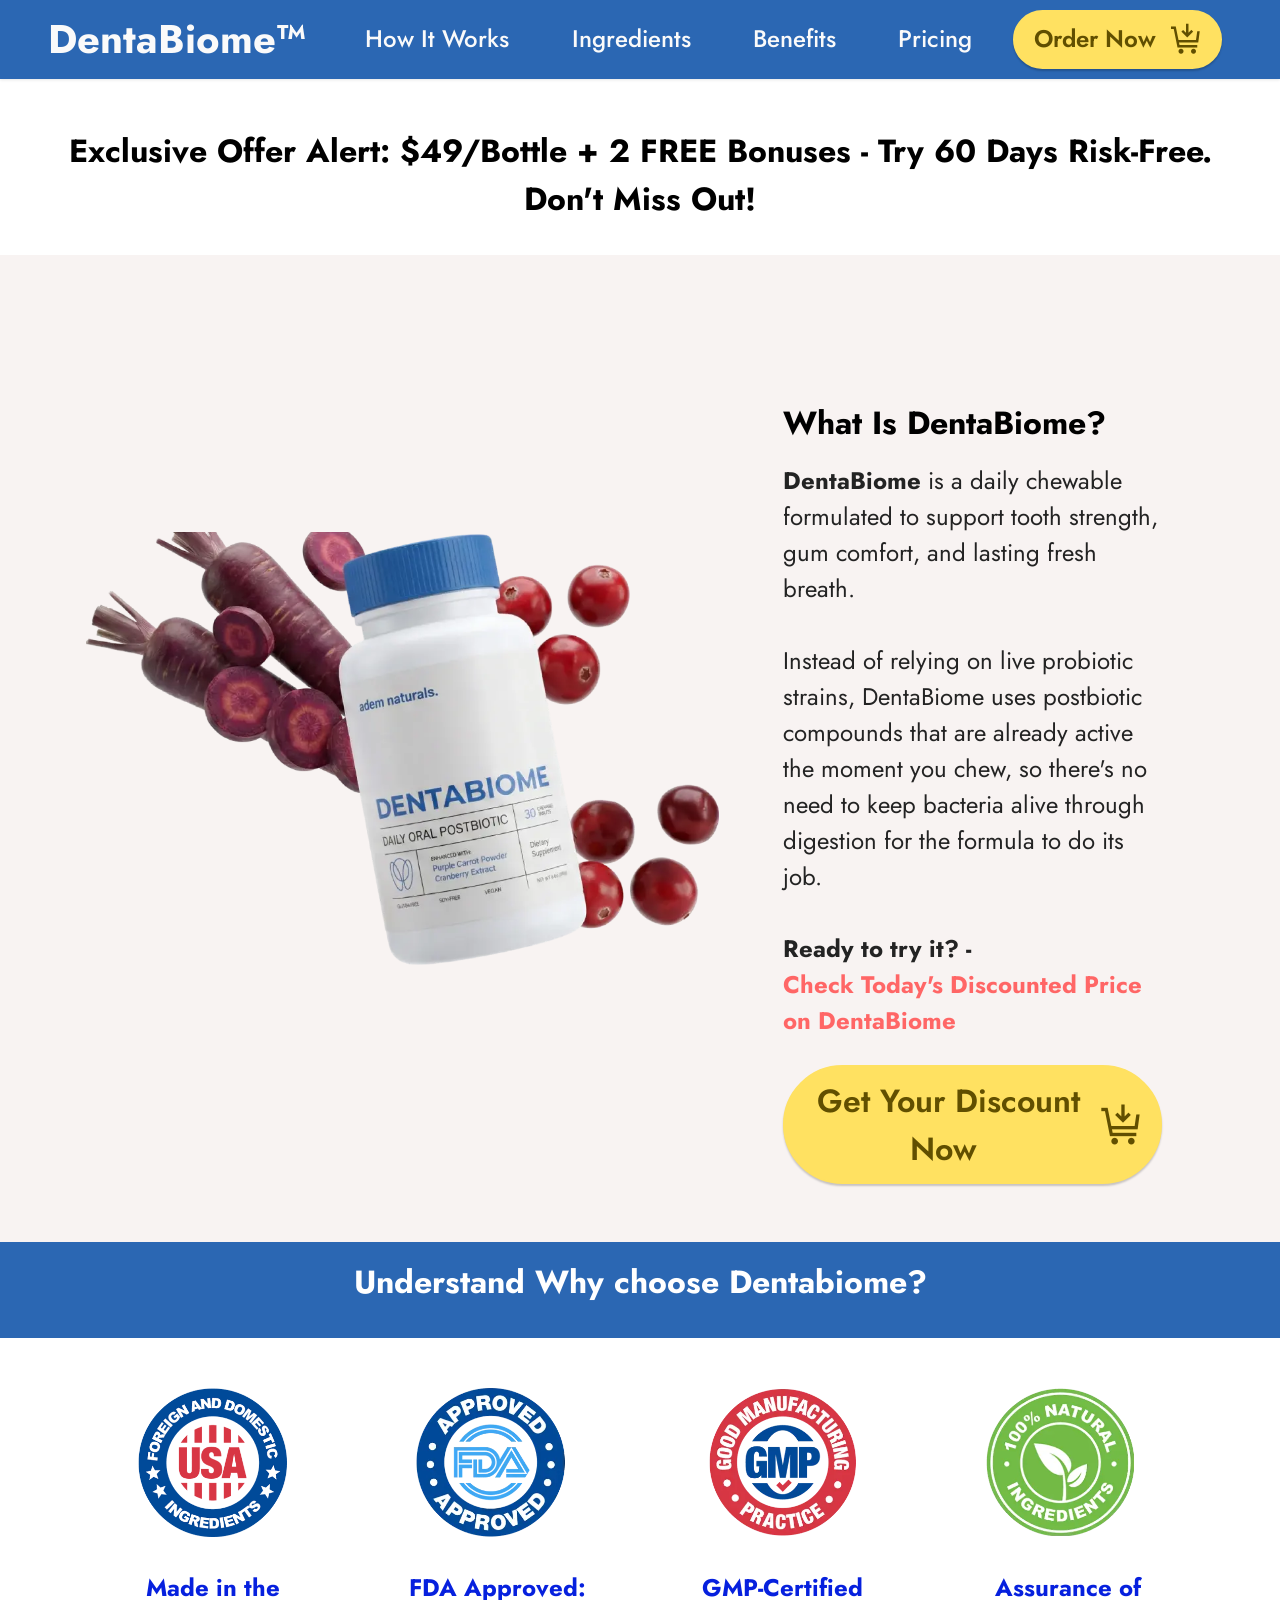
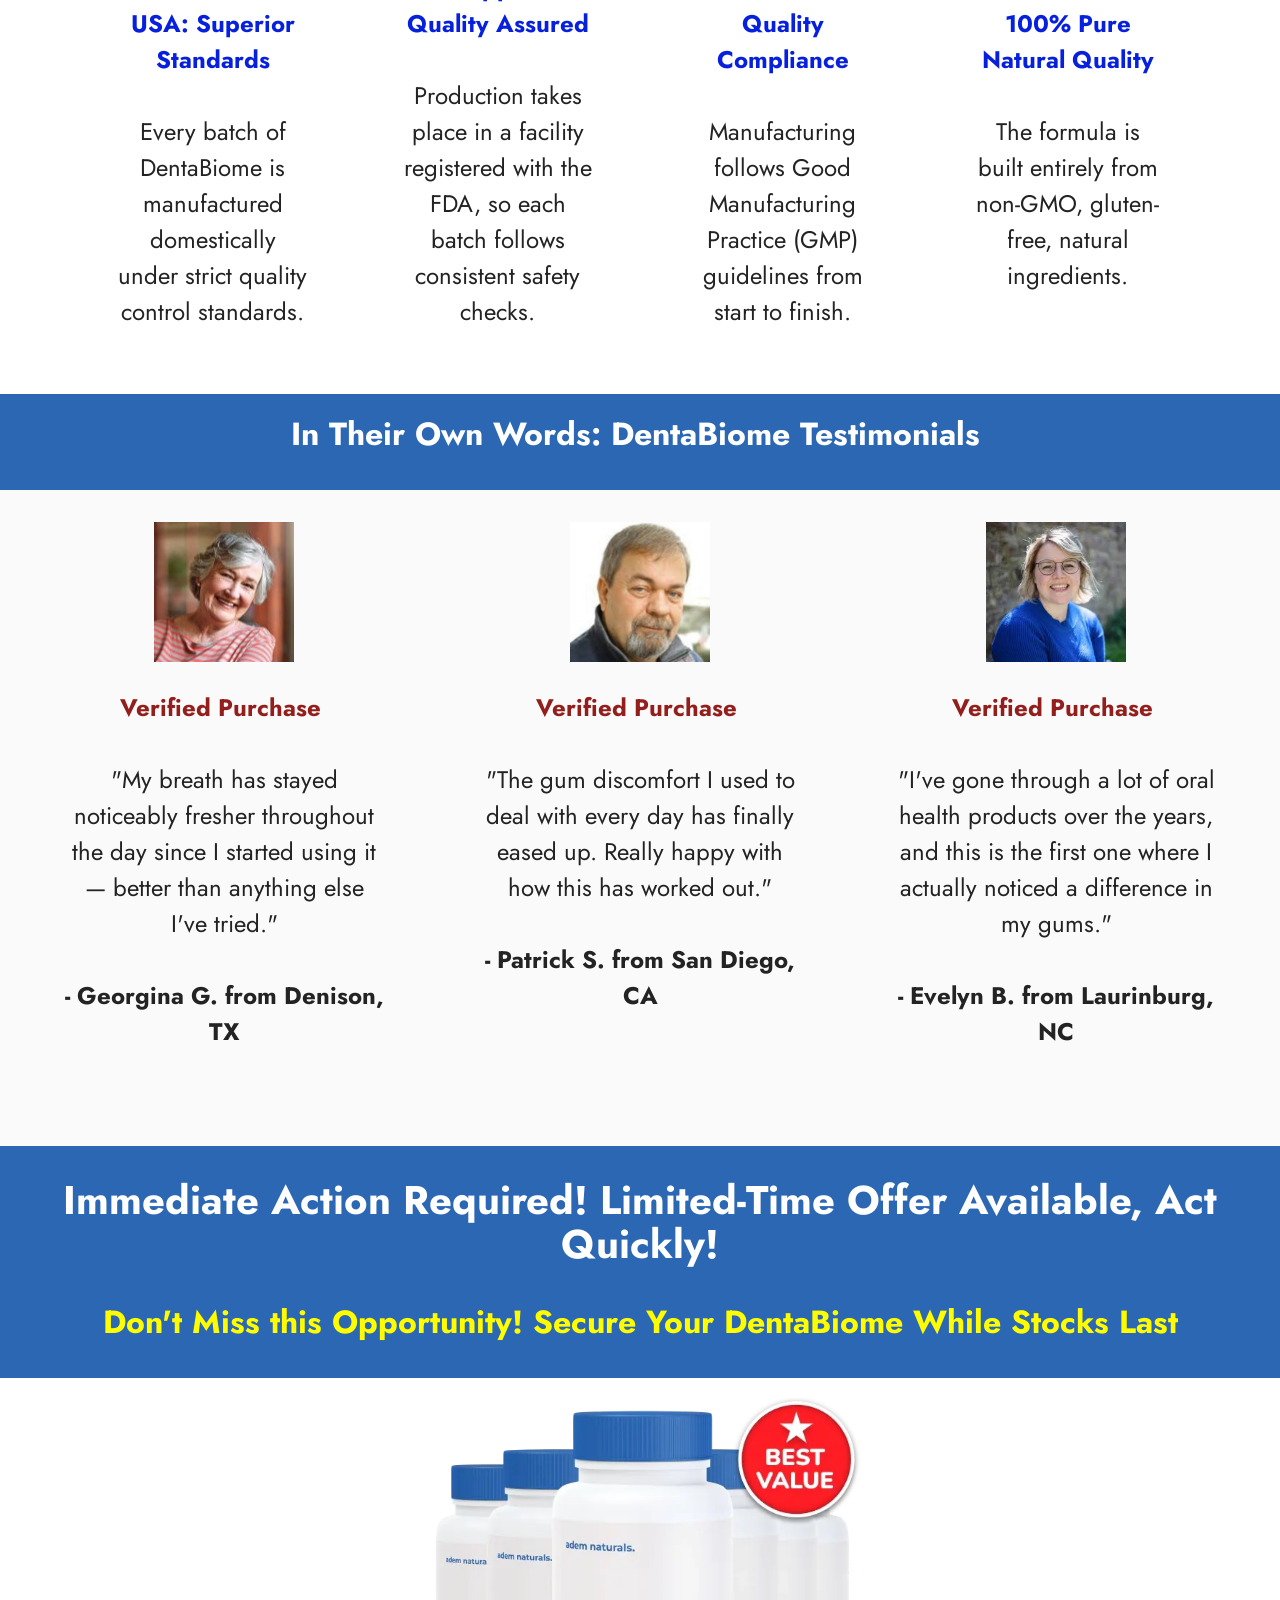
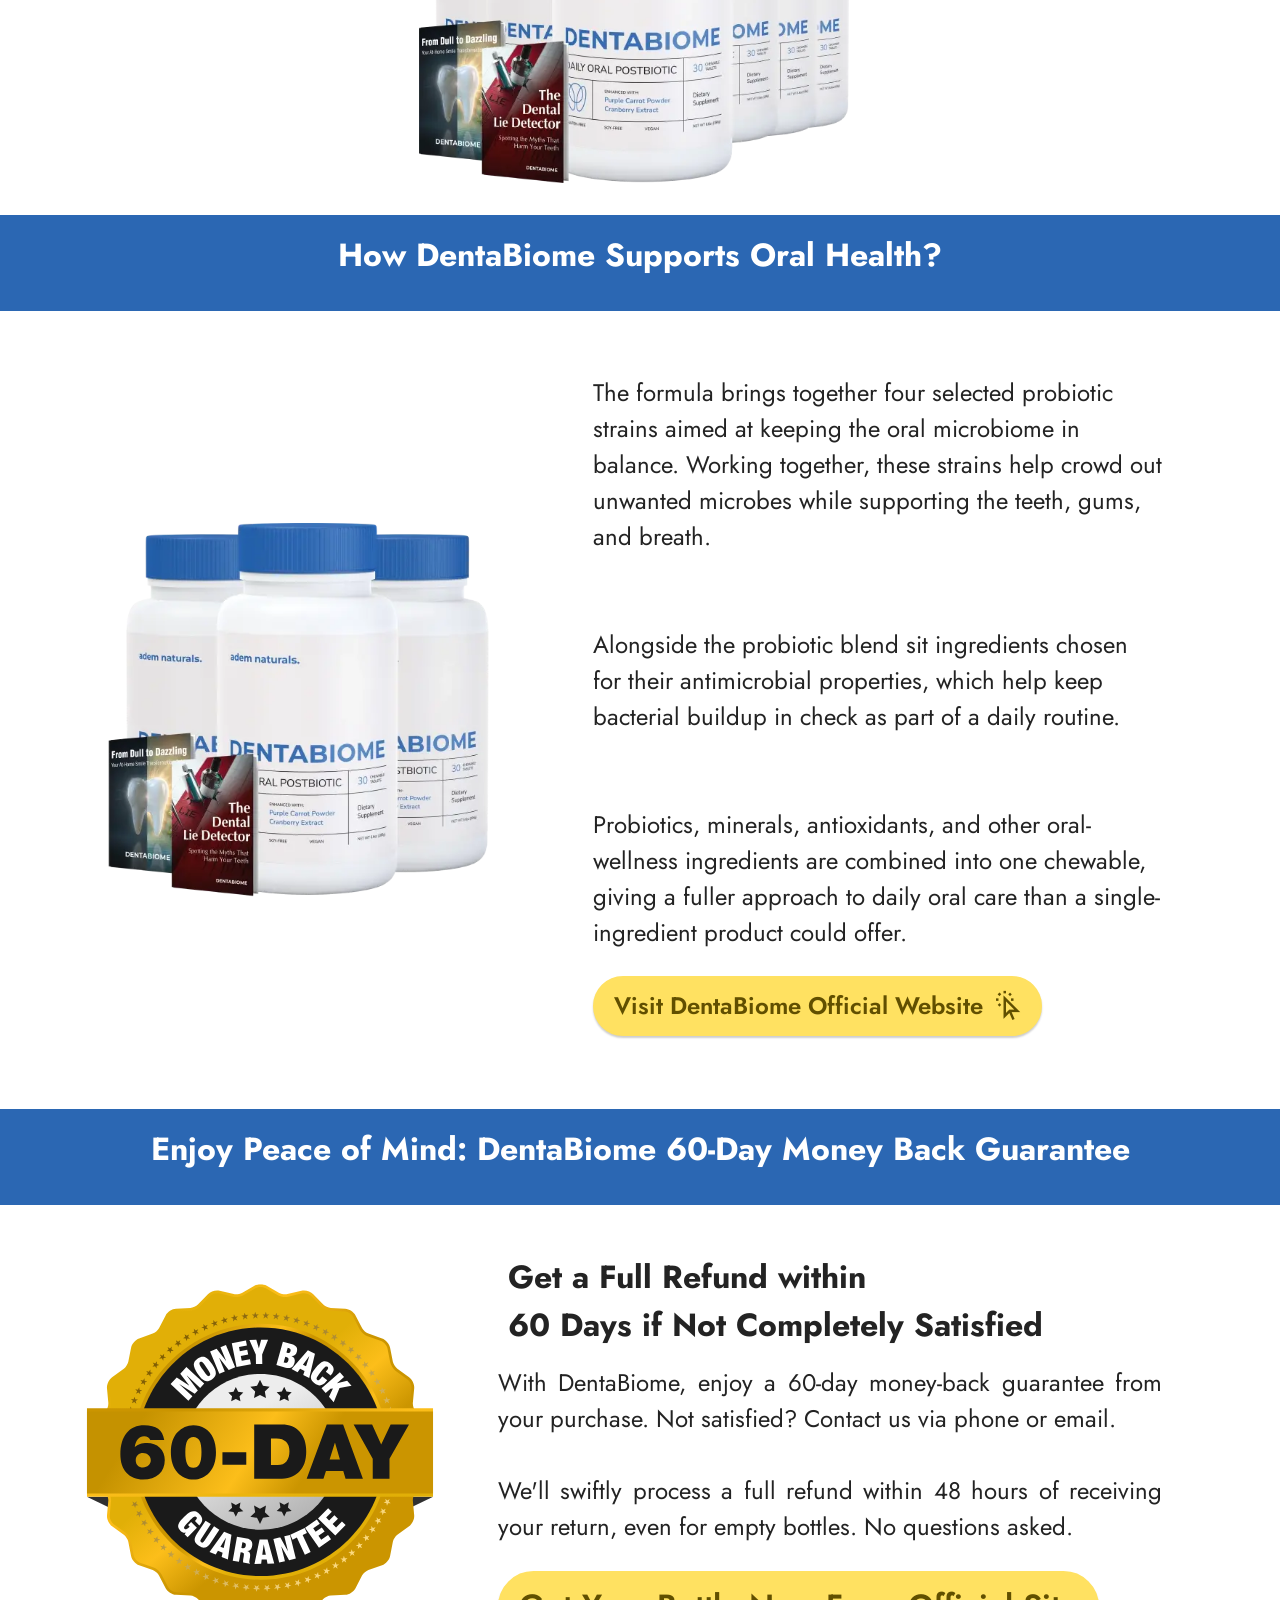
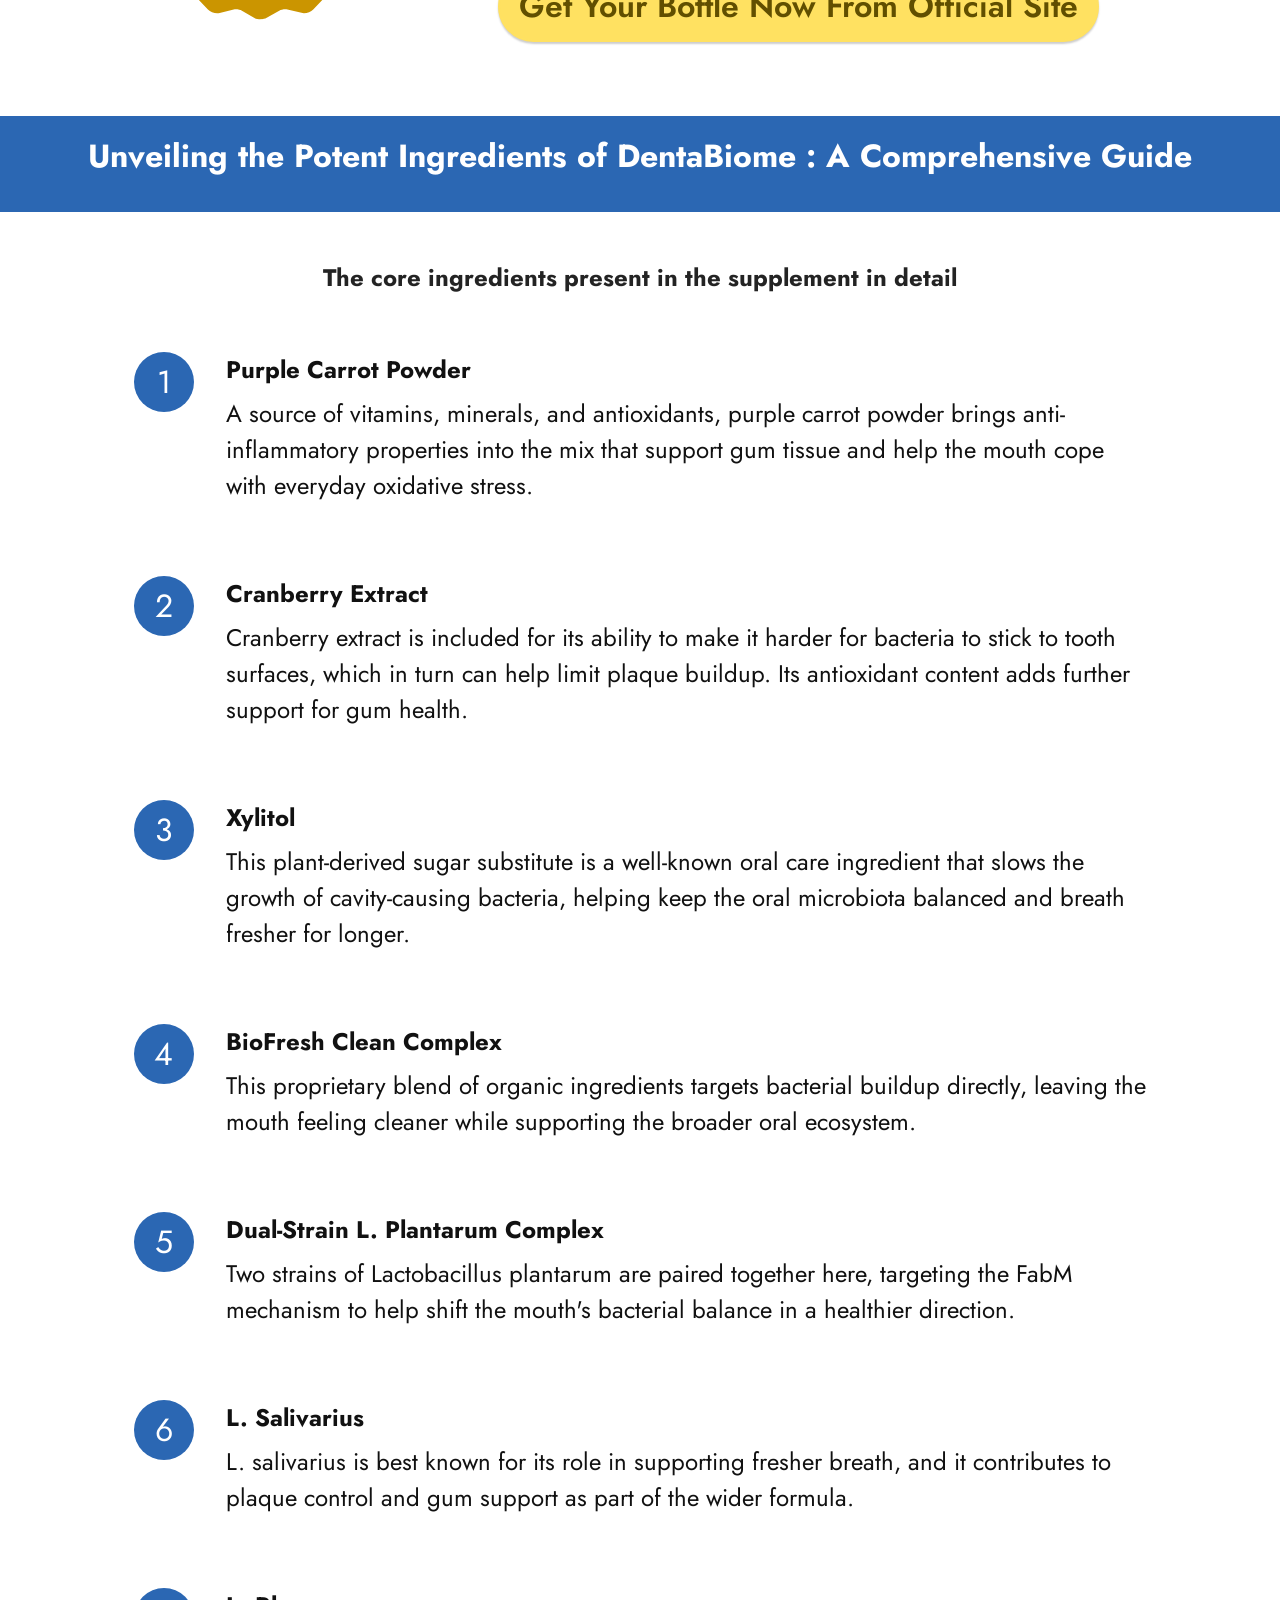
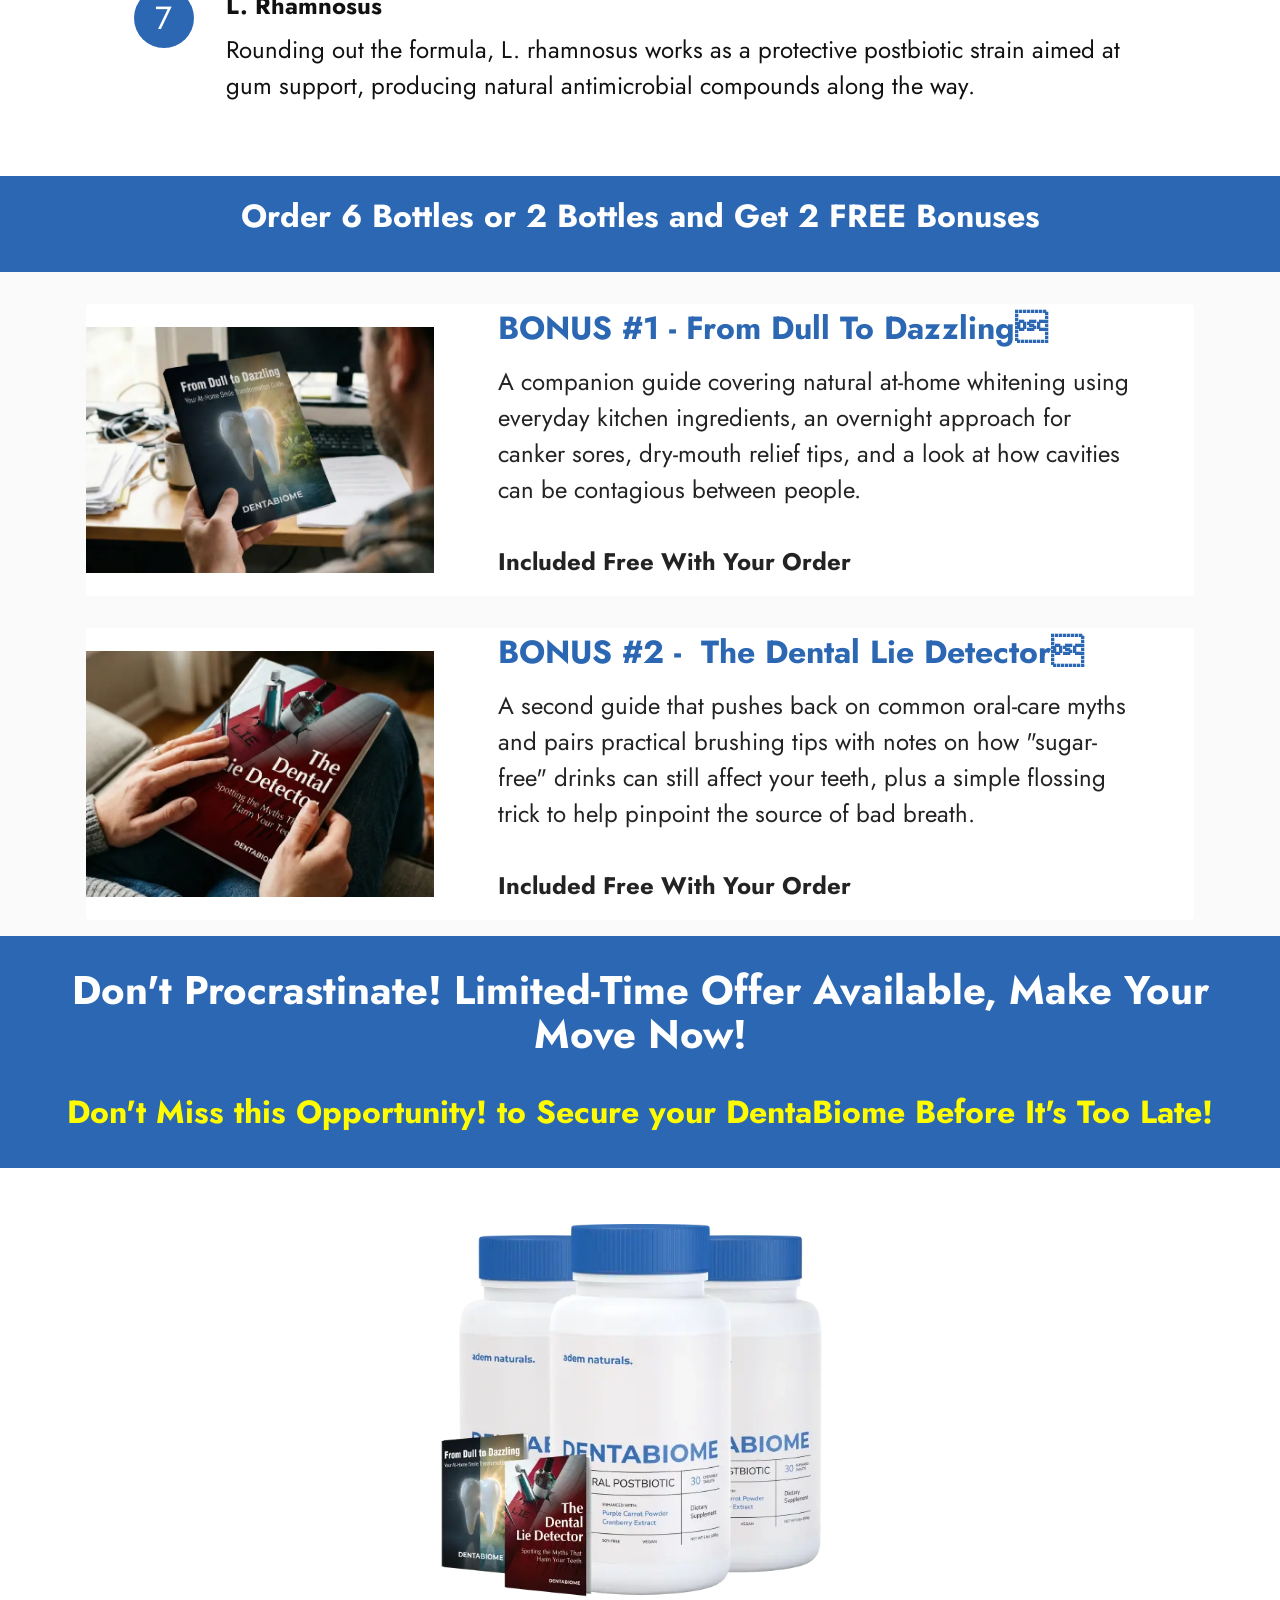
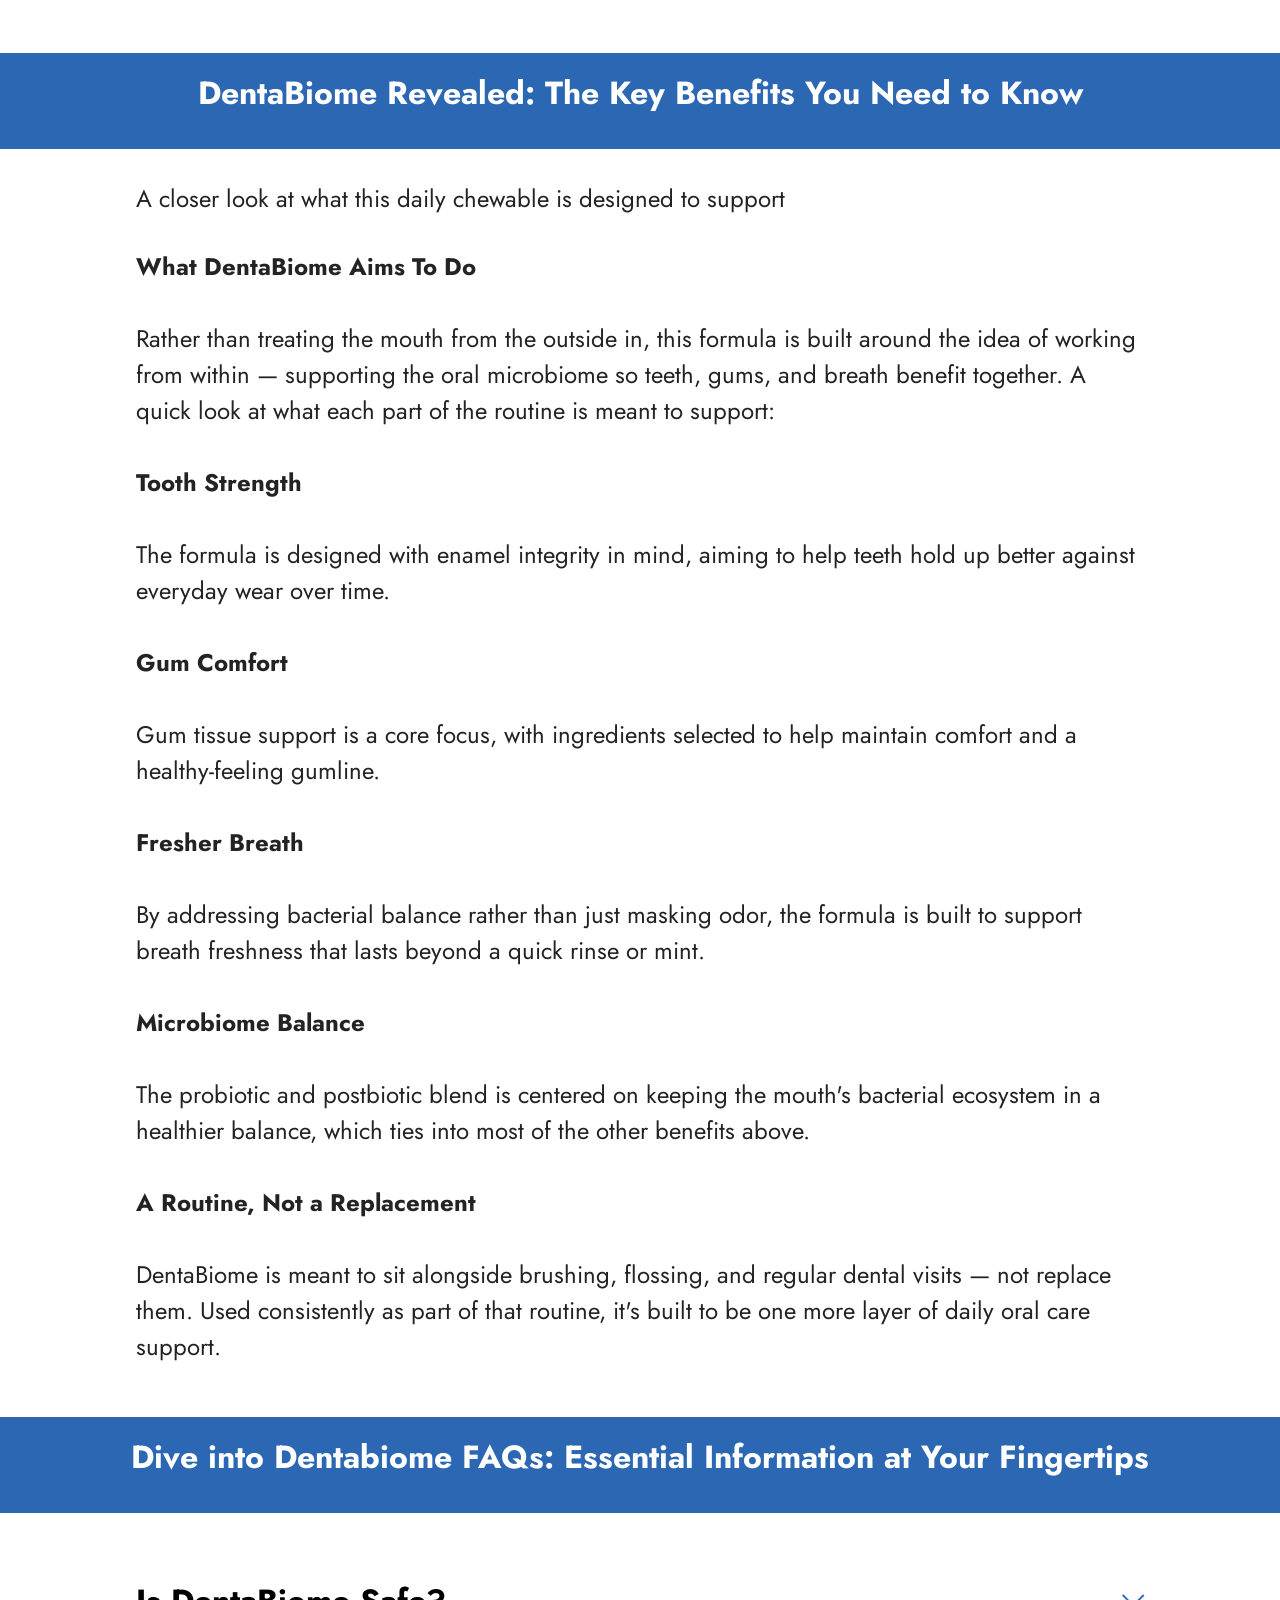
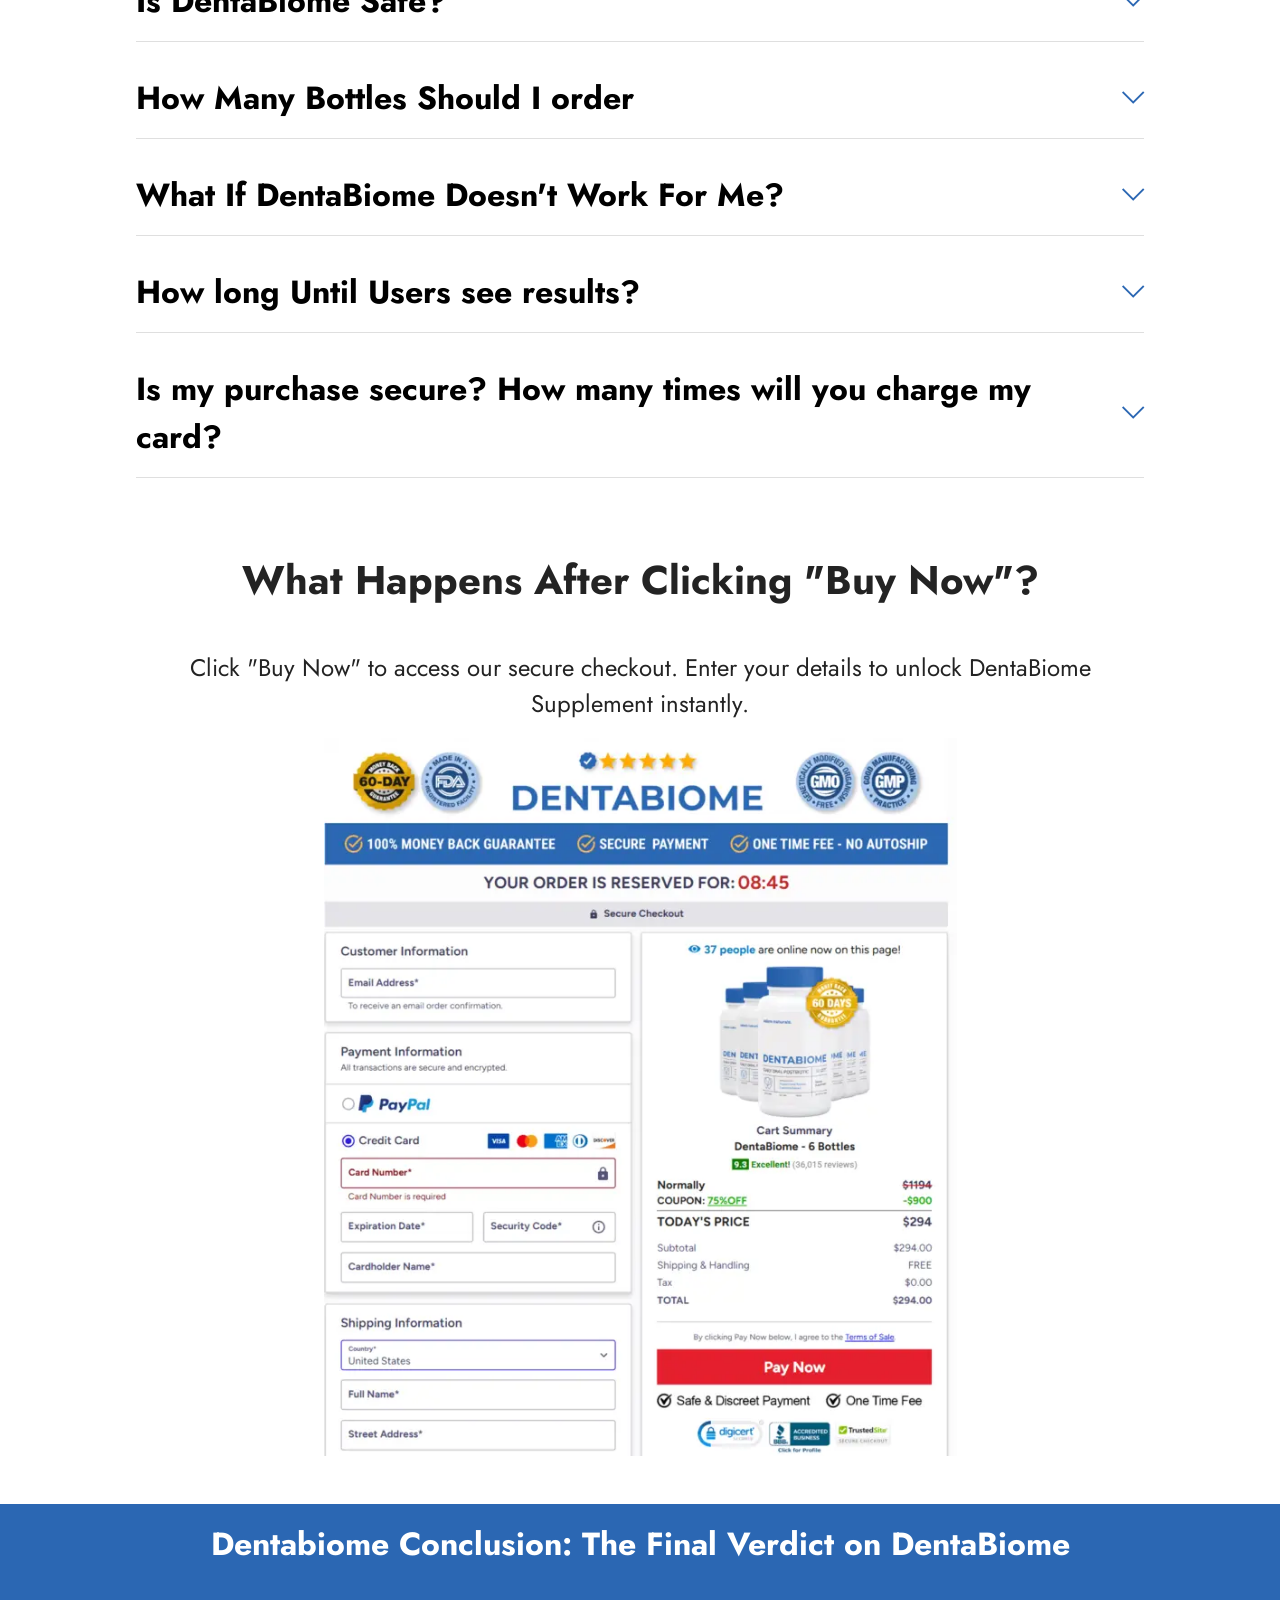
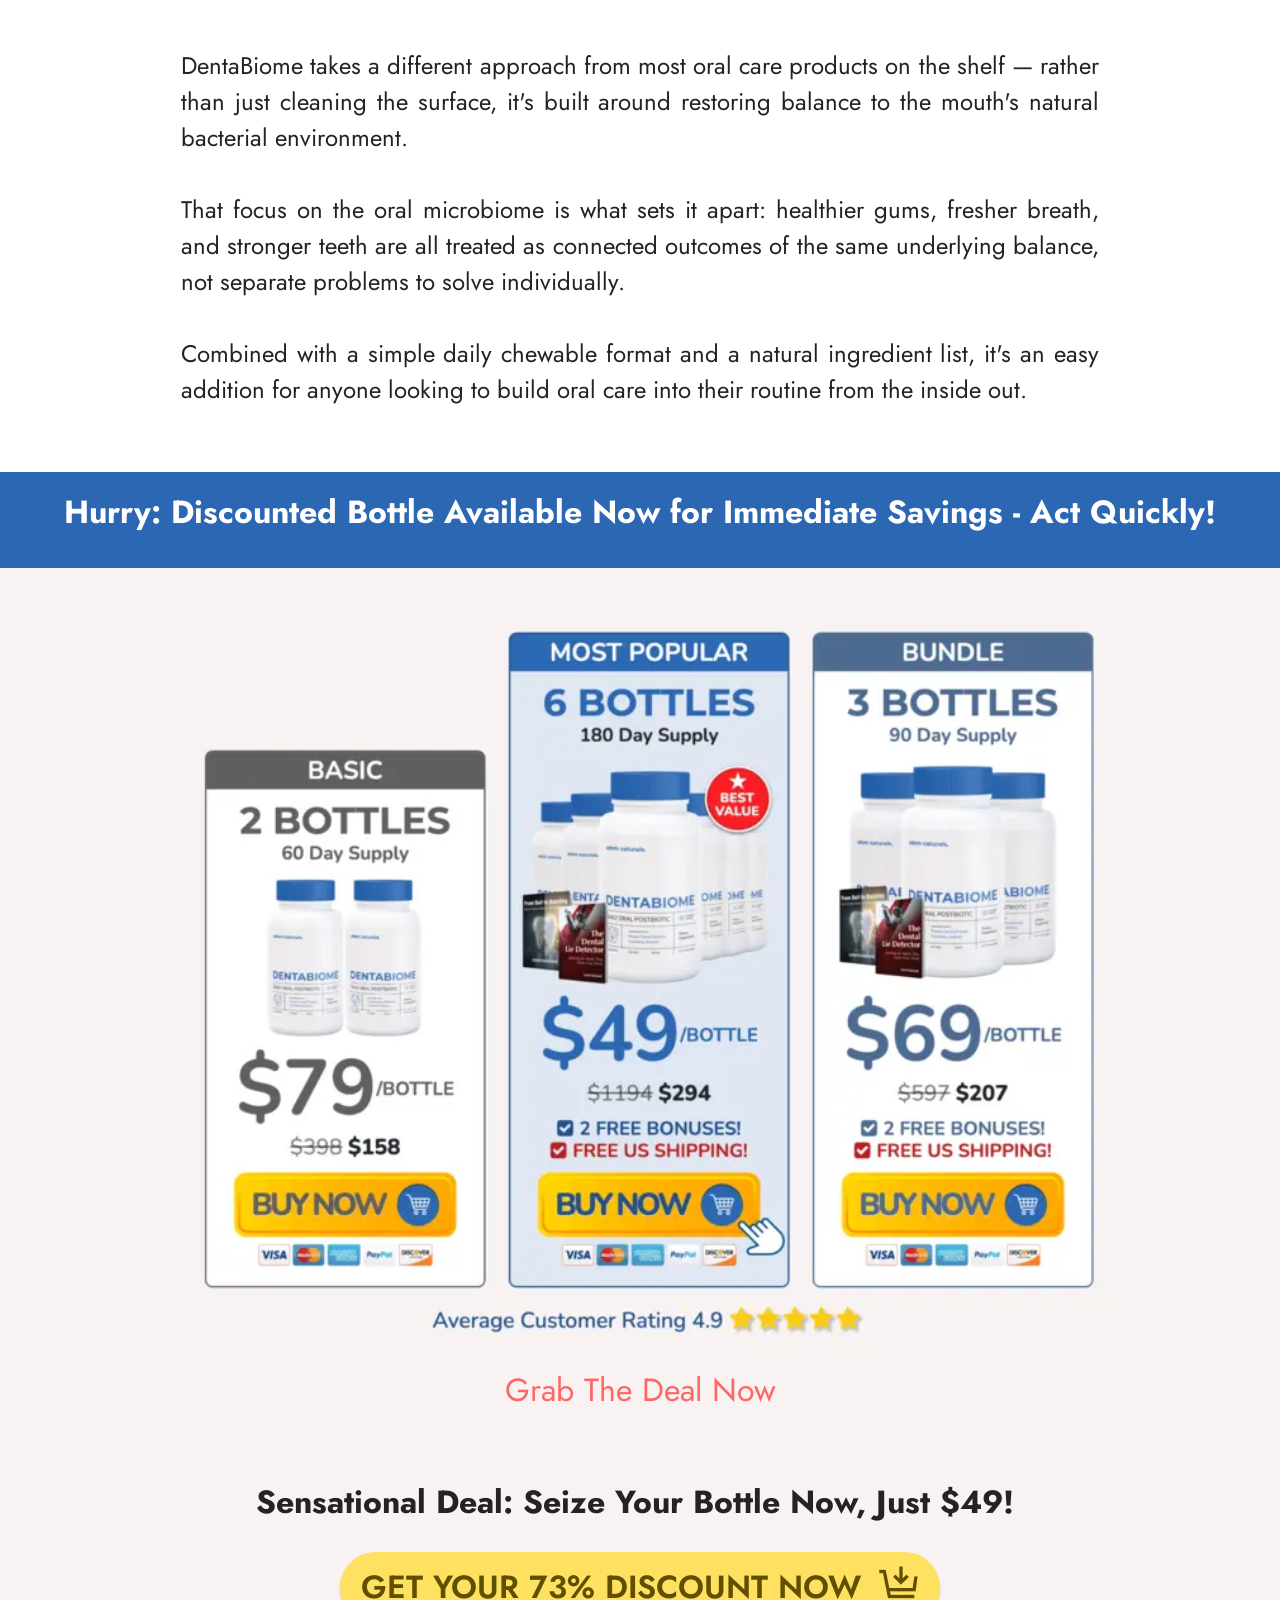
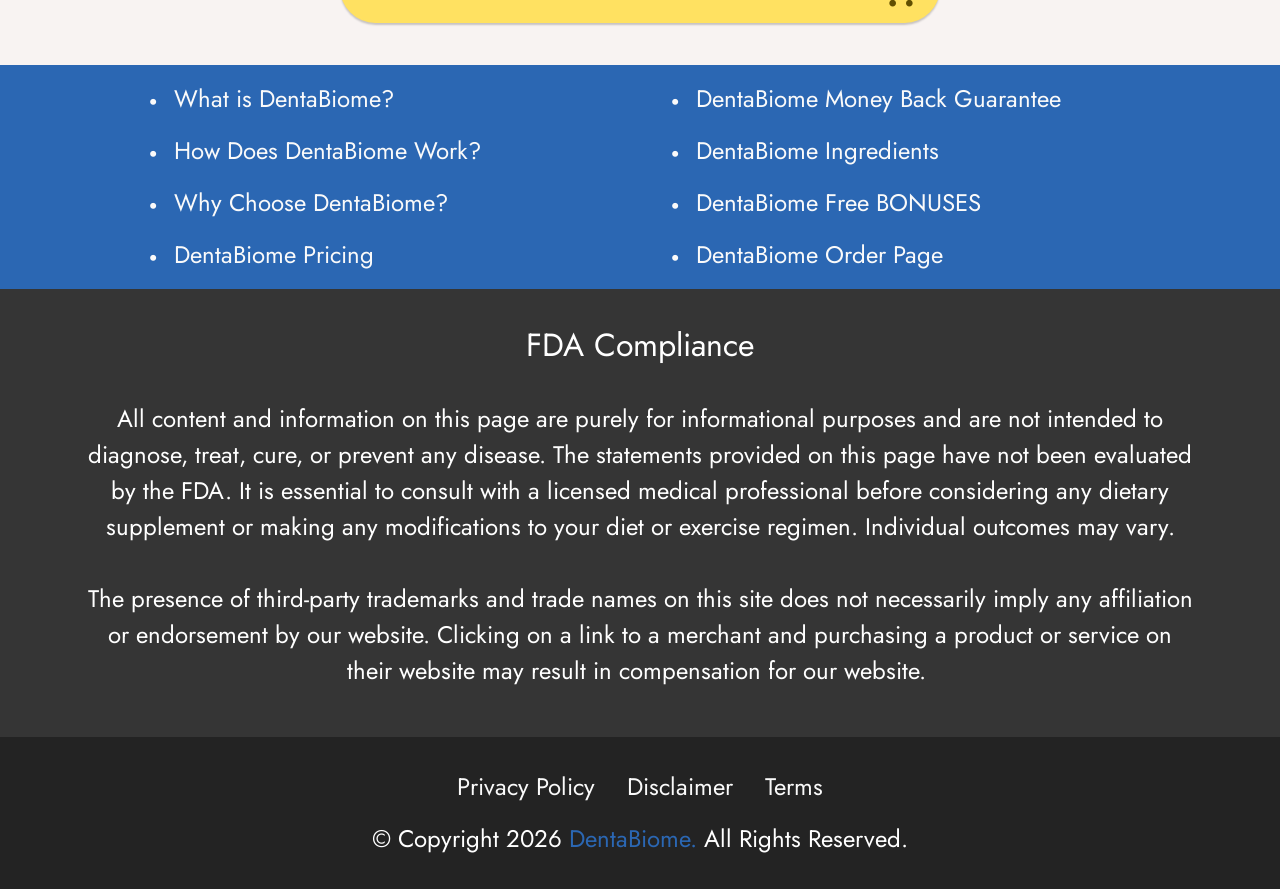
==== commit ce16bfe3: "Update index.html" ====
--- a/index.html
+++ b/index.html
@@ -1,7 +1,7 @@
 <!DOCTYPE html>
 <html lang="en-US">
-<html>
-<head<!-- Meta Pixel Code -->
+<head>
+<!-- Meta Pixel Code -->
 <script>
 !function(f,b,e,v,n,t,s)
 {if(f.fbq)return;n=f.fbq=function(){n.callMethod?
@@ -14,9 +14,6 @@
 fbq('init', '182295129729098');
 fbq('track', 'PageView');
 </script>
-<noscript><img height="1" width="1" style="display:none"
-src="https://www.facebook.com/tr?id=182295129729098&ev=PageView&noscript=1"
-/></noscript>
 <!-- End Meta Pixel Code -->
    
    <link rel="canonical" href="https://www.us-en-dentalbiome.com"/>
@@ -43,7 +40,7 @@
   <link rel="shortcut icon" href="assets/images/dentabiome-favicon-128x118-128x118.png" type="image/x-icon">
   <meta name="description" content="DentaBiome — a daily chewable oral probiotic supplement for gum comfort, stronger teeth, and fresh breath. Made in the USA, FDA-registered facility">
   <meta name="keywords" content="dentabiome usa,dentabiome order usa,dentabiome official website,dentabiome discount,dentabiome supplement,oral probiotic supplement,gum health support,fresh breath supplement,chewable dental supplement,dentabiome official usa,denta biome">
-  <meta http-enqiv='content-language' content='en-US'>
+  <meta http-equiv='content-language' content='en-US'>
   <meta name="geo.region" content="US" />
   <meta name="geo.placename" content="United States" />
   <meta name="coverage" content="United States Only" />
@@ -62,6 +59,10 @@
   
 </head>
 <body>
+<!-- Meta Pixel (noscript) -->
+<noscript><img height="1" width="1" style="display:none"
+src="https://www.facebook.com/tr?id=182295129729098&ev=PageView&noscript=1"
+/></noscript>
   
   <section data-bs-version="5.1" class="menu menu1 cid-tLZhHS3VQE" once="menu" id="menu1-39">
     
@@ -397,7 +398,7 @@
             </div>
             <div class="col-12 col-md">
                 <div class="text-wrapper text-center">
-                    <h1 class="mbr-section-title mbr-fonts-style mb-3 display-5"><strong>&nbsp;Get a Full Refund within</strong><strong><br></strong><strong>&nbsp;60 Days&nbsp;</strong><strong>if Not Completely Satisfied</strong></h1>
+                    <h2 class="mbr-section-title mbr-fonts-style mb-3 display-5"><strong>&nbsp;Get a Full Refund within</strong><strong><br></strong><strong>&nbsp;60 Days&nbsp;</strong><strong>if Not Completely Satisfied</strong></h2>
                     <p class="mbr-text mbr-fonts-style display-7">With DentaBiome, enjoy a 60-day money-back guarantee from your purchase. Not satisfied? Contact us via phone or email. <br><br>We'll swiftly process a full refund within 48 hours of receiving your return, even for empty bottles. No questions asked.<br></p>
                     <div class="mbr-section-btn mt-3"><a class="btn btn-warning display-5" href="https://17d179l3txi44t98jm62m3rdu0.hop.clickbank.net/?&extclid=abhi135">Get Your Bottle Now From Official Site</a></div>
                 </div>
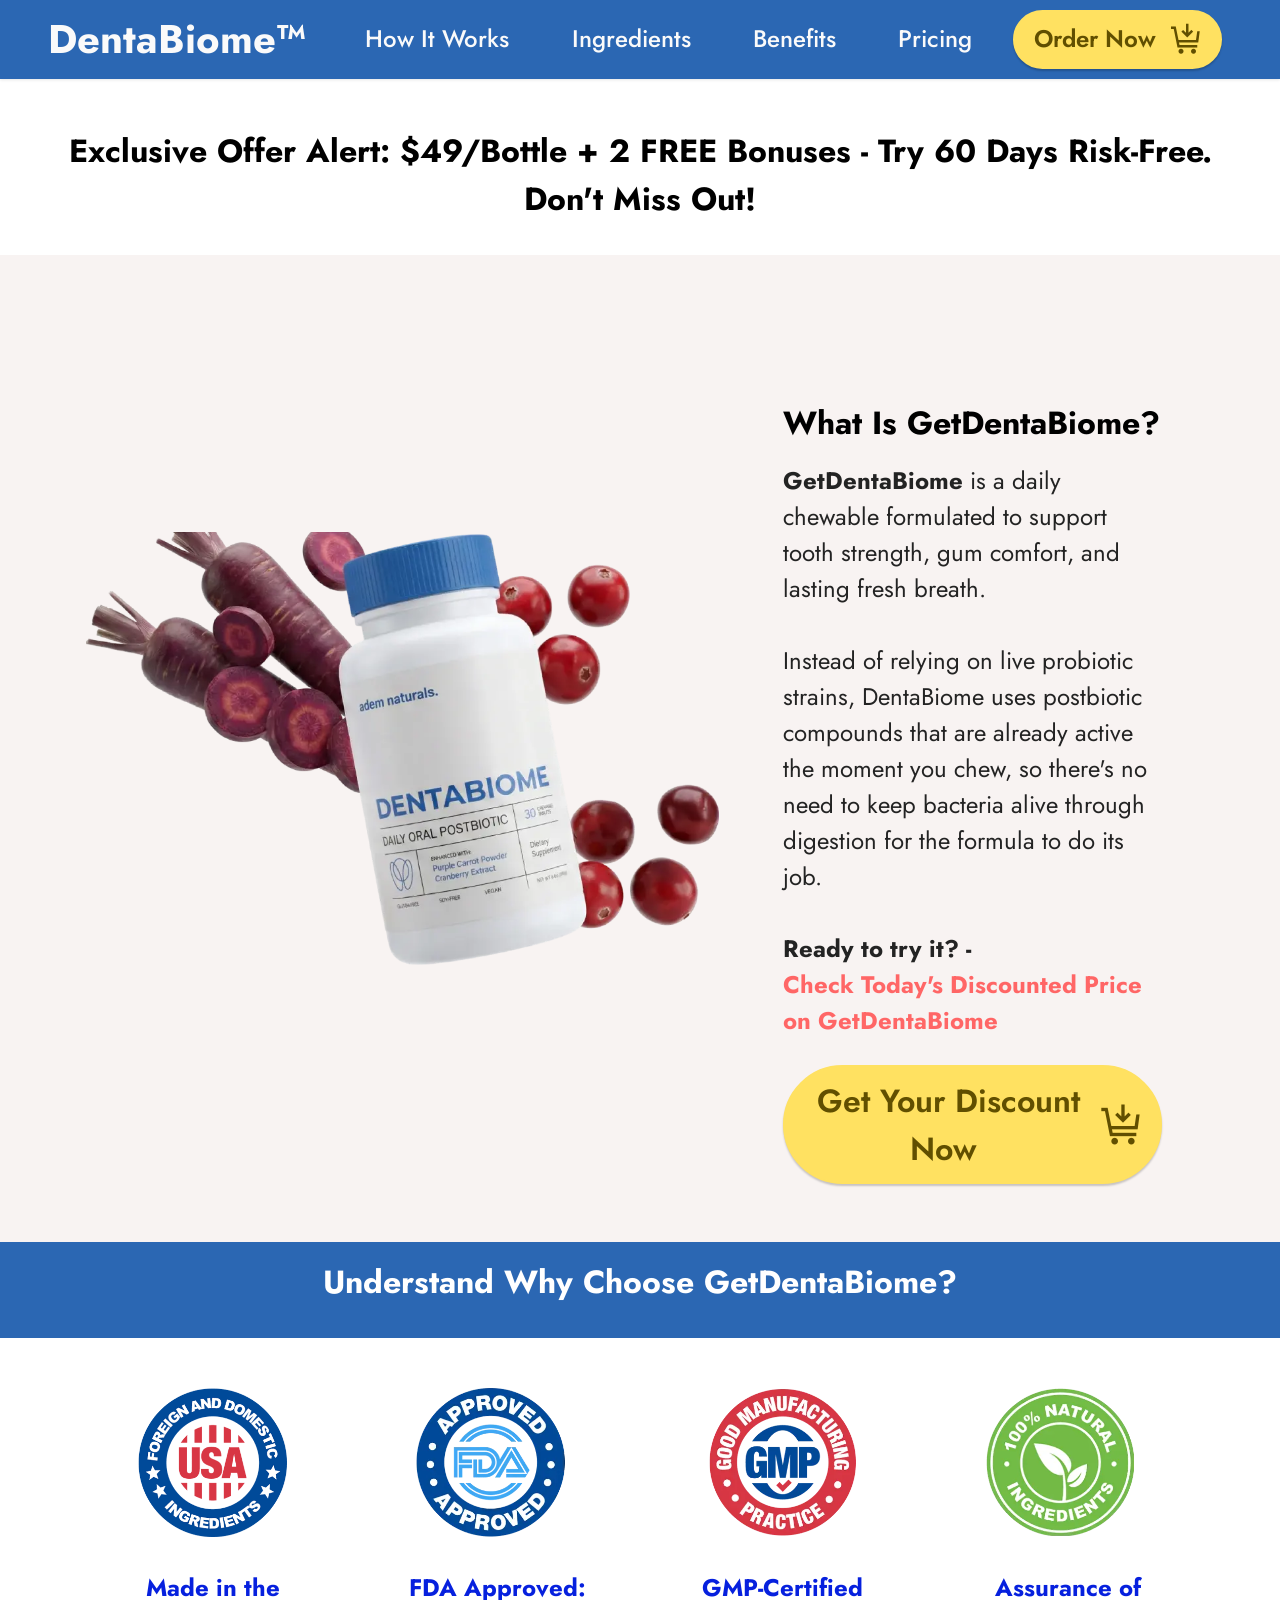
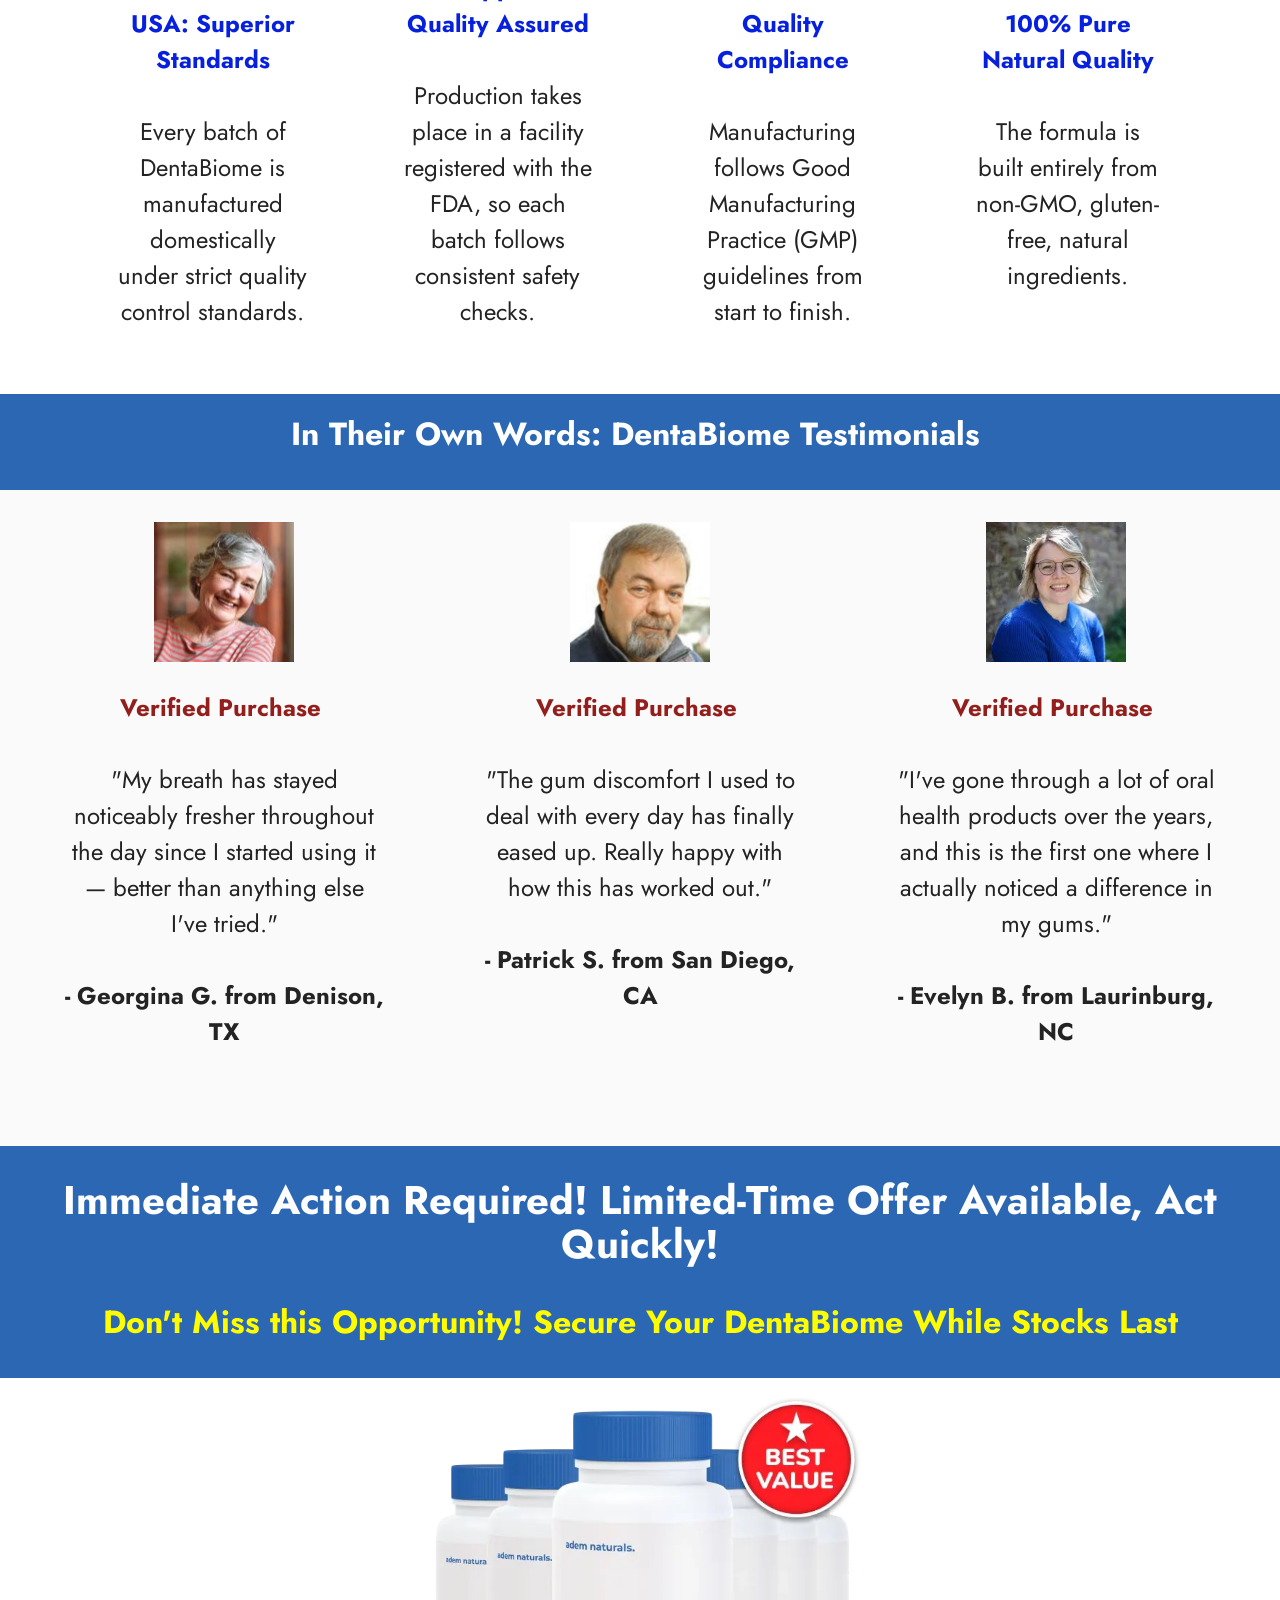
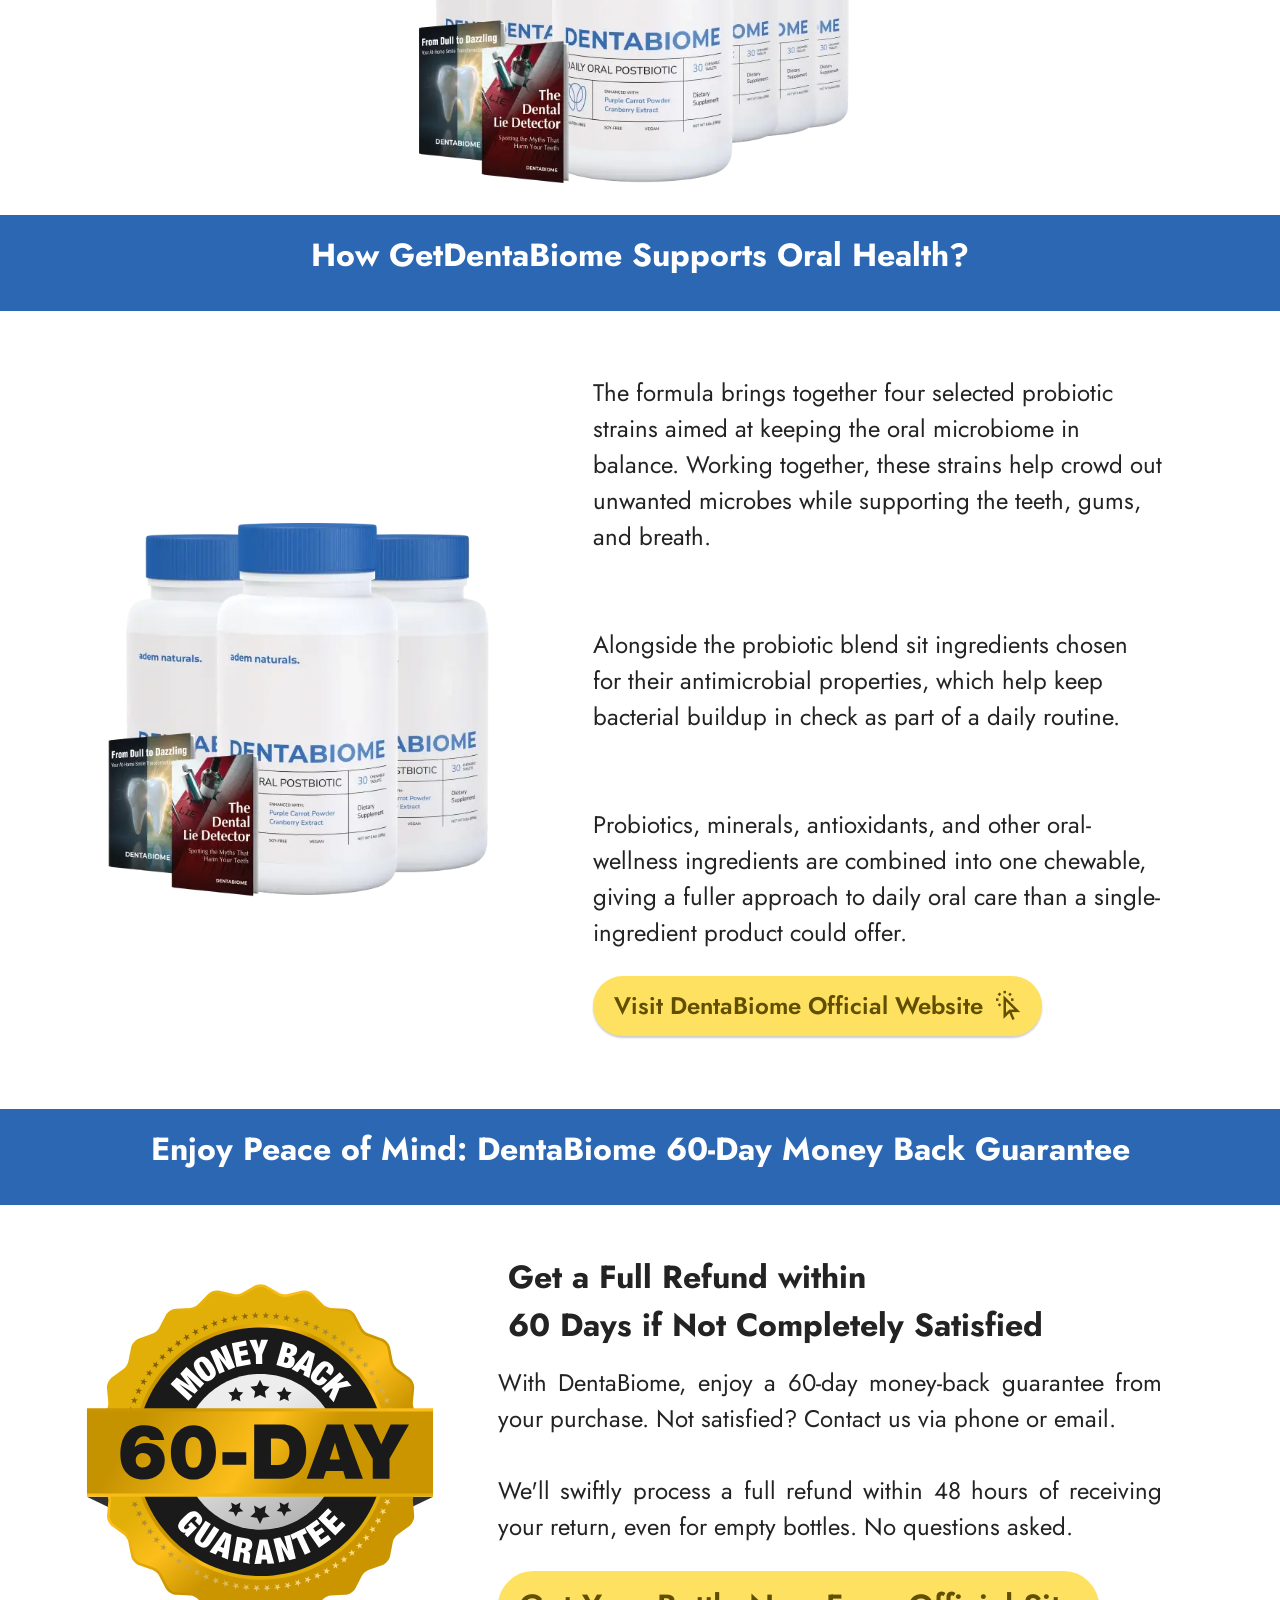
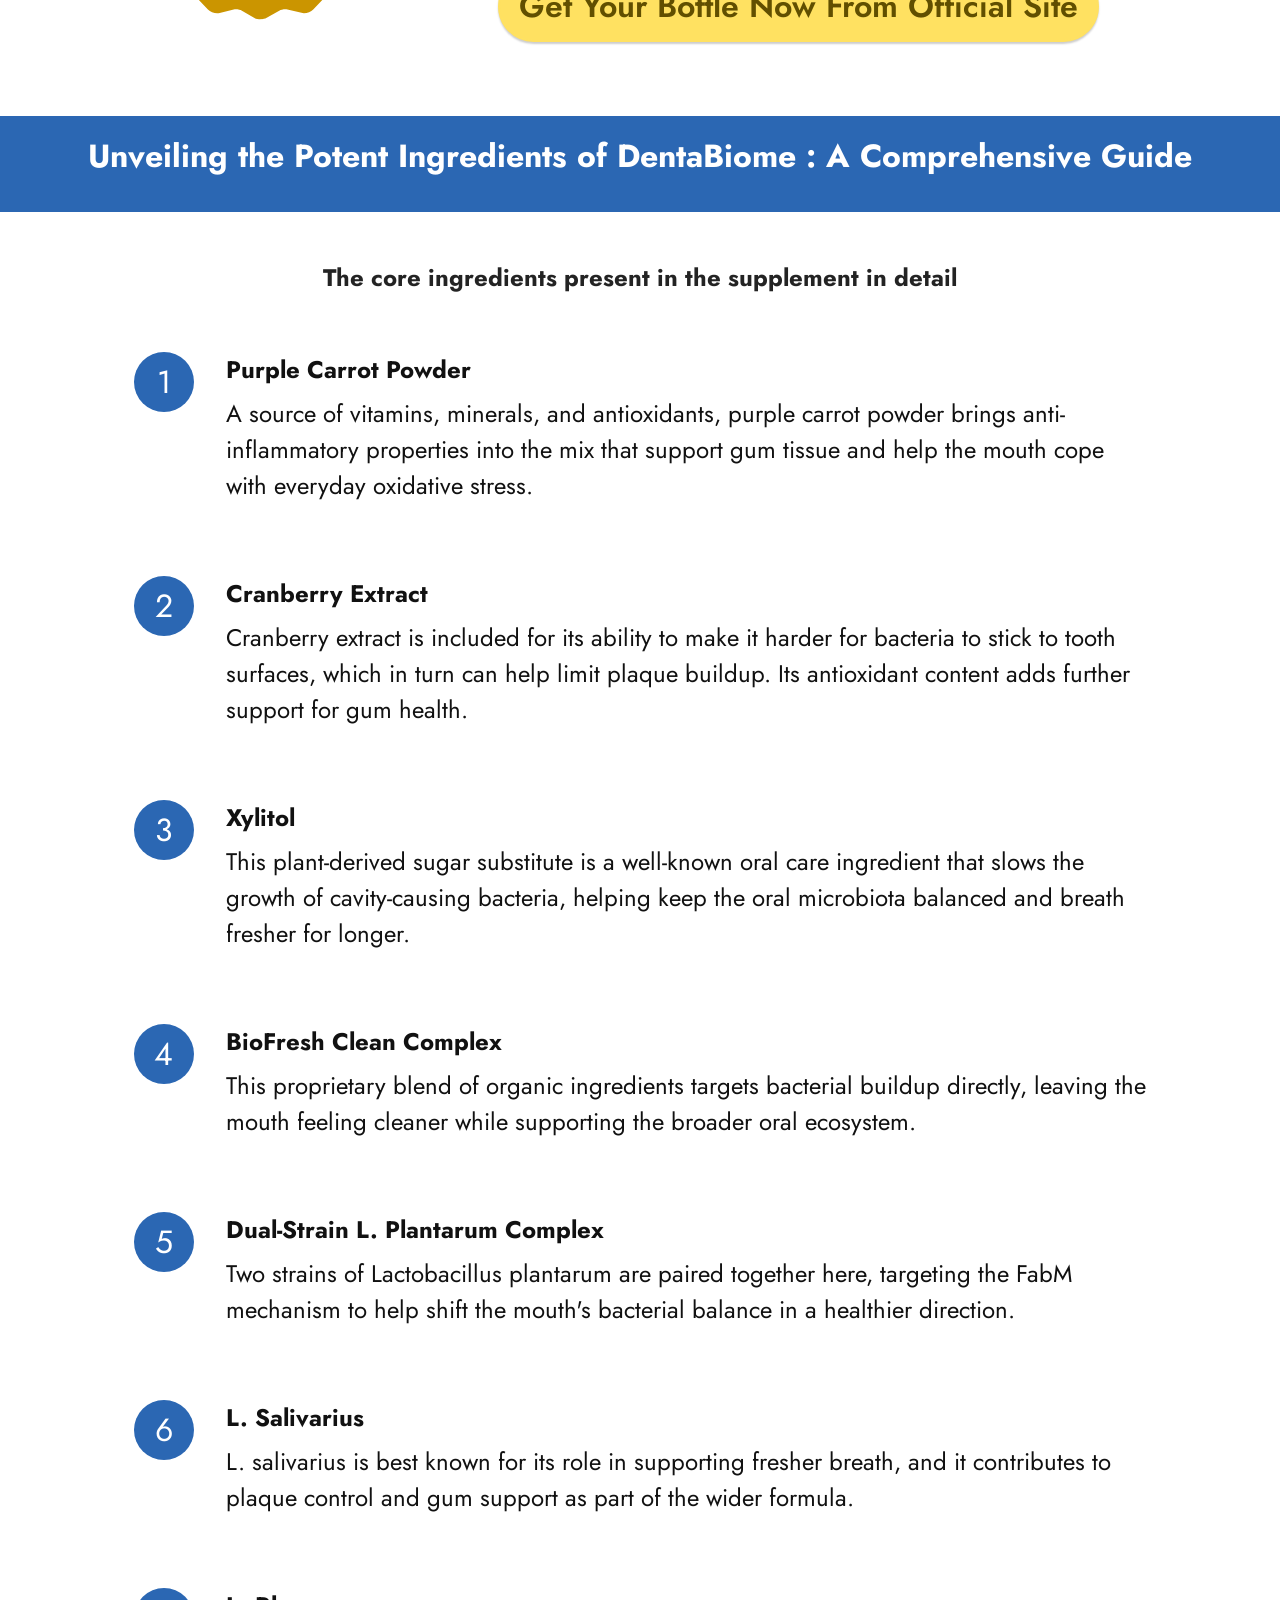
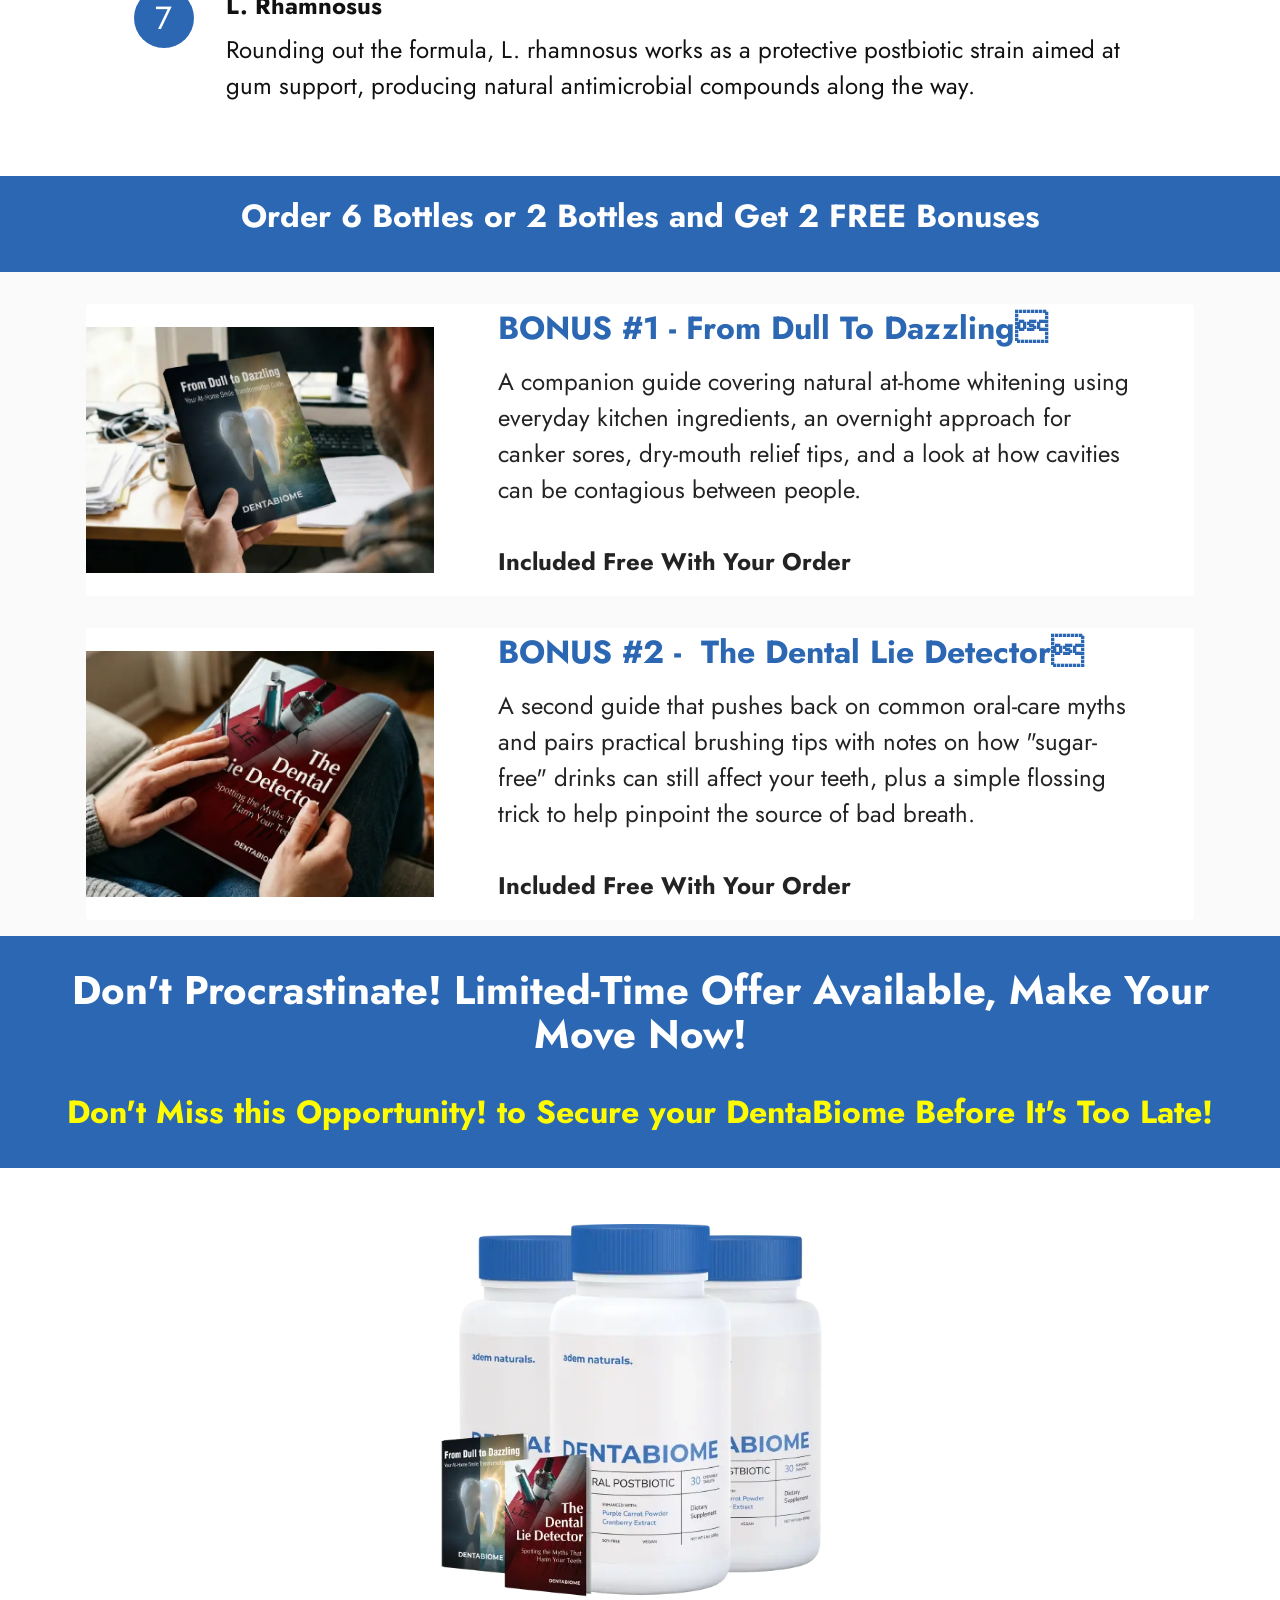
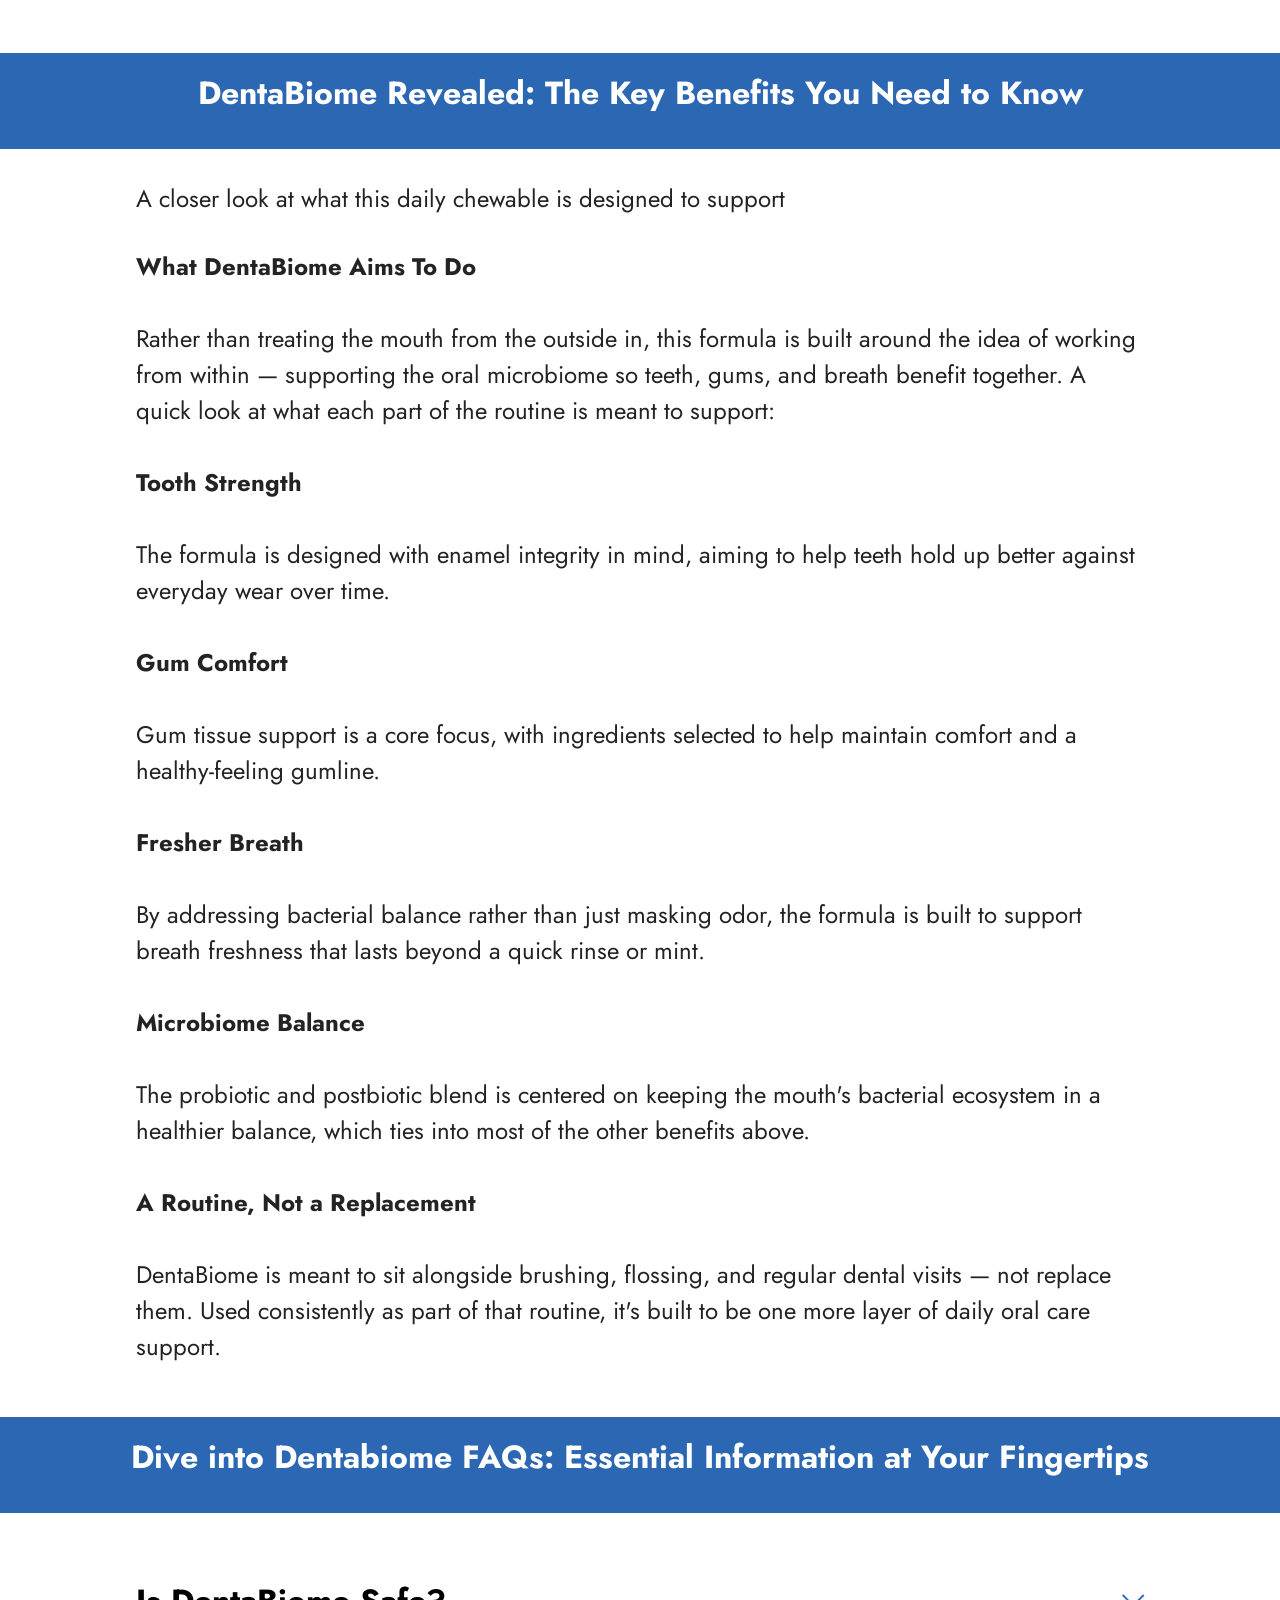
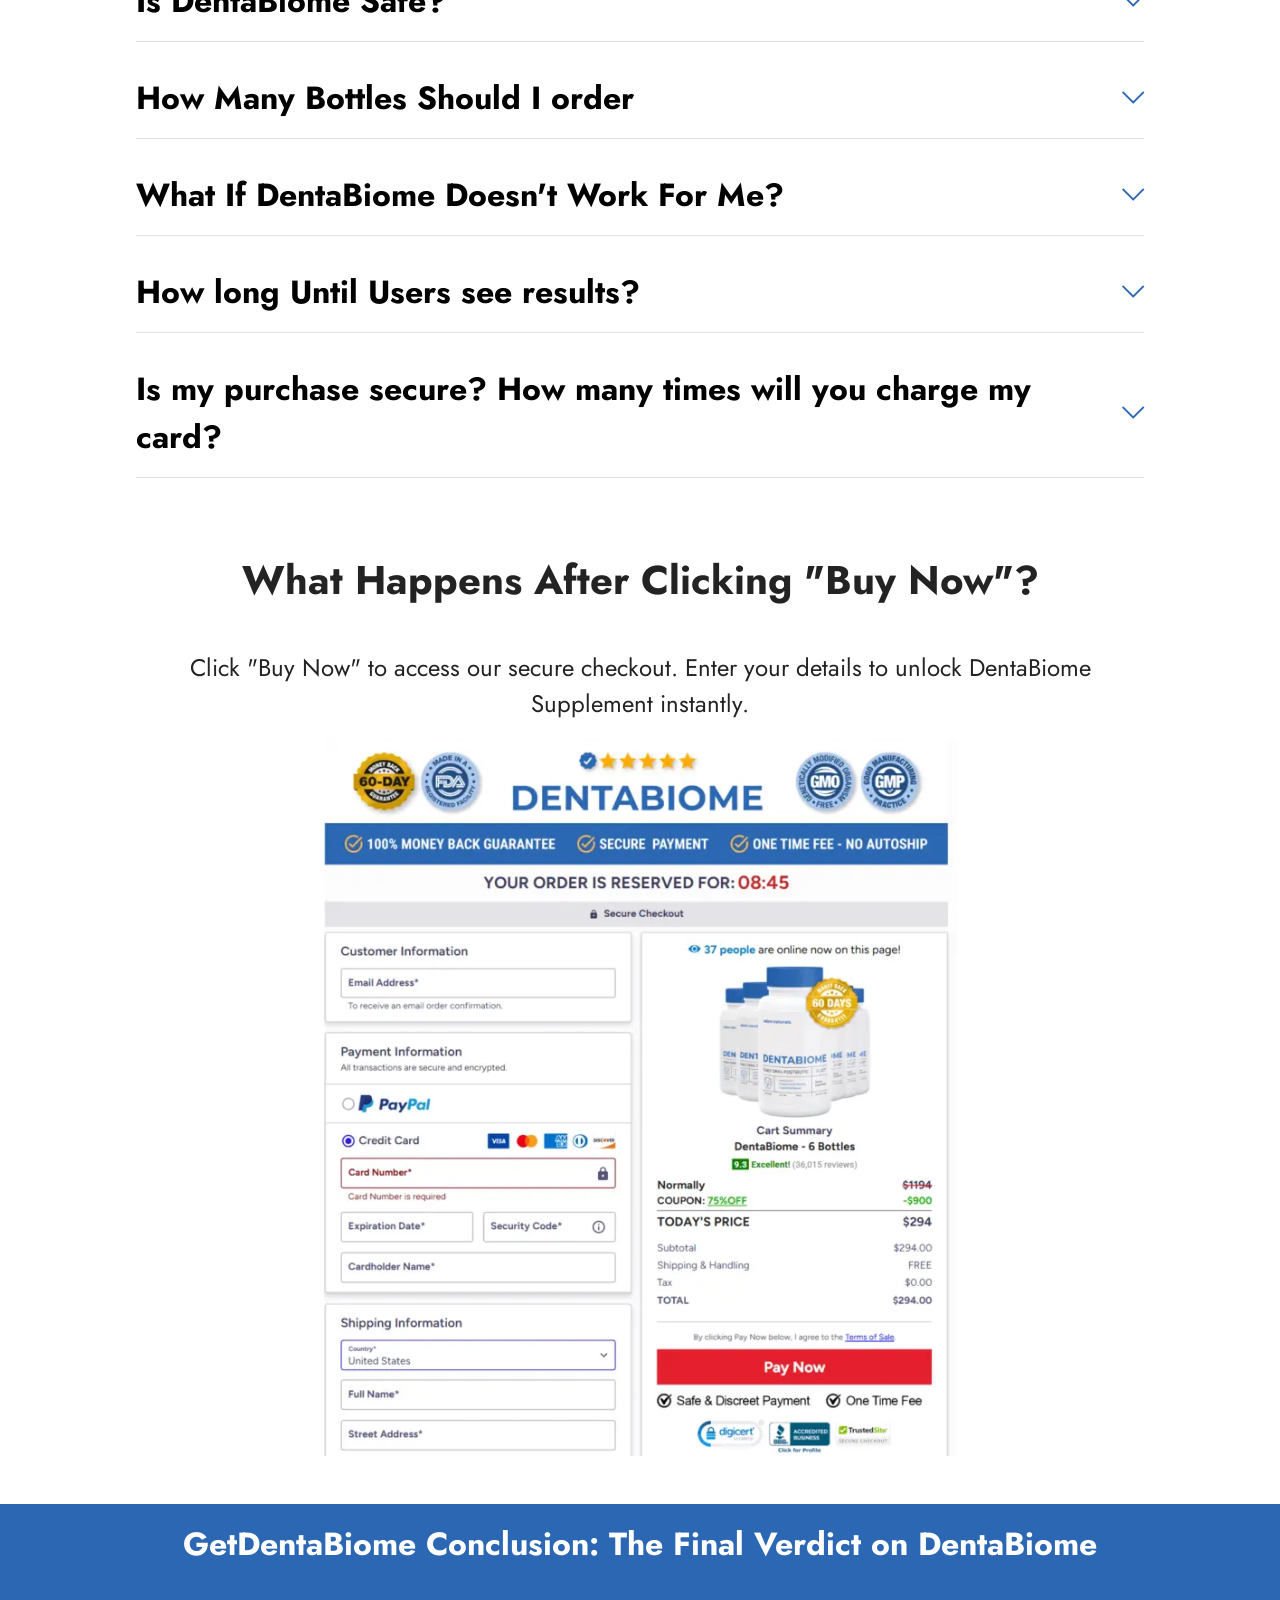
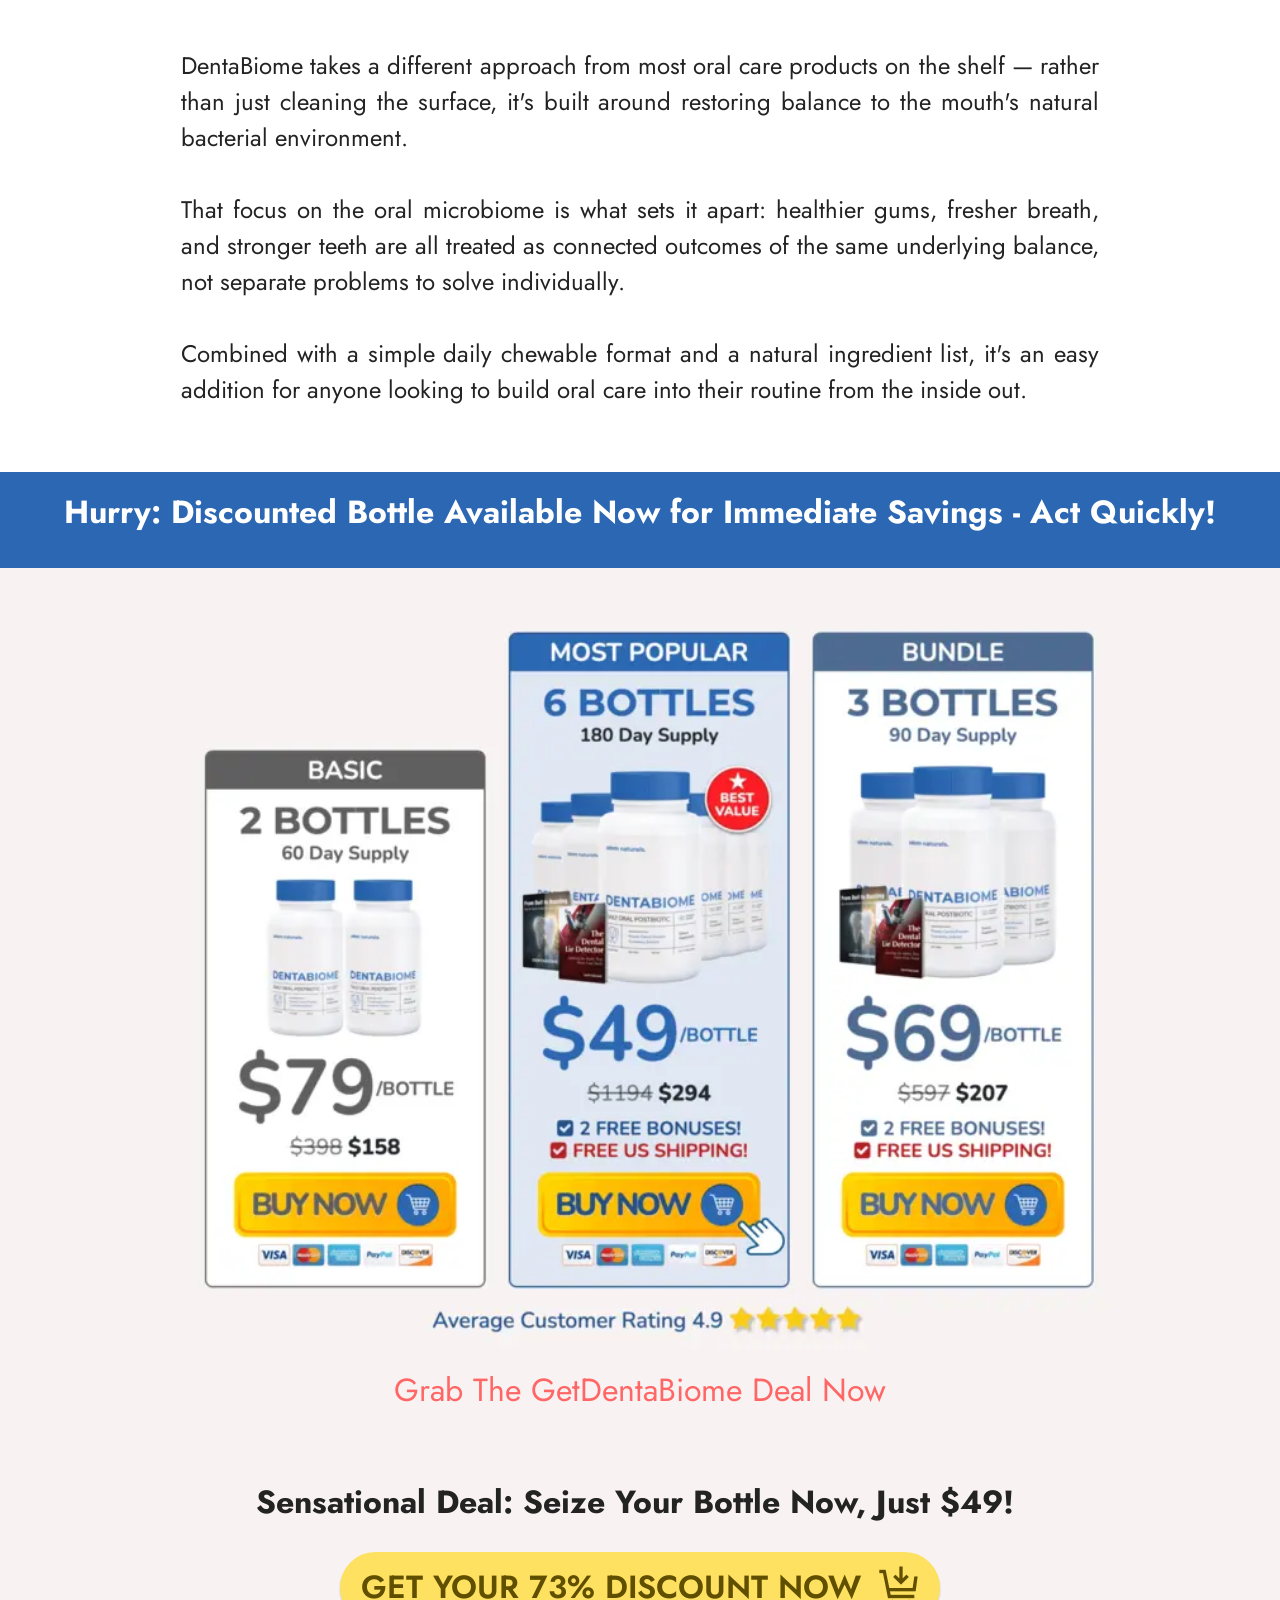
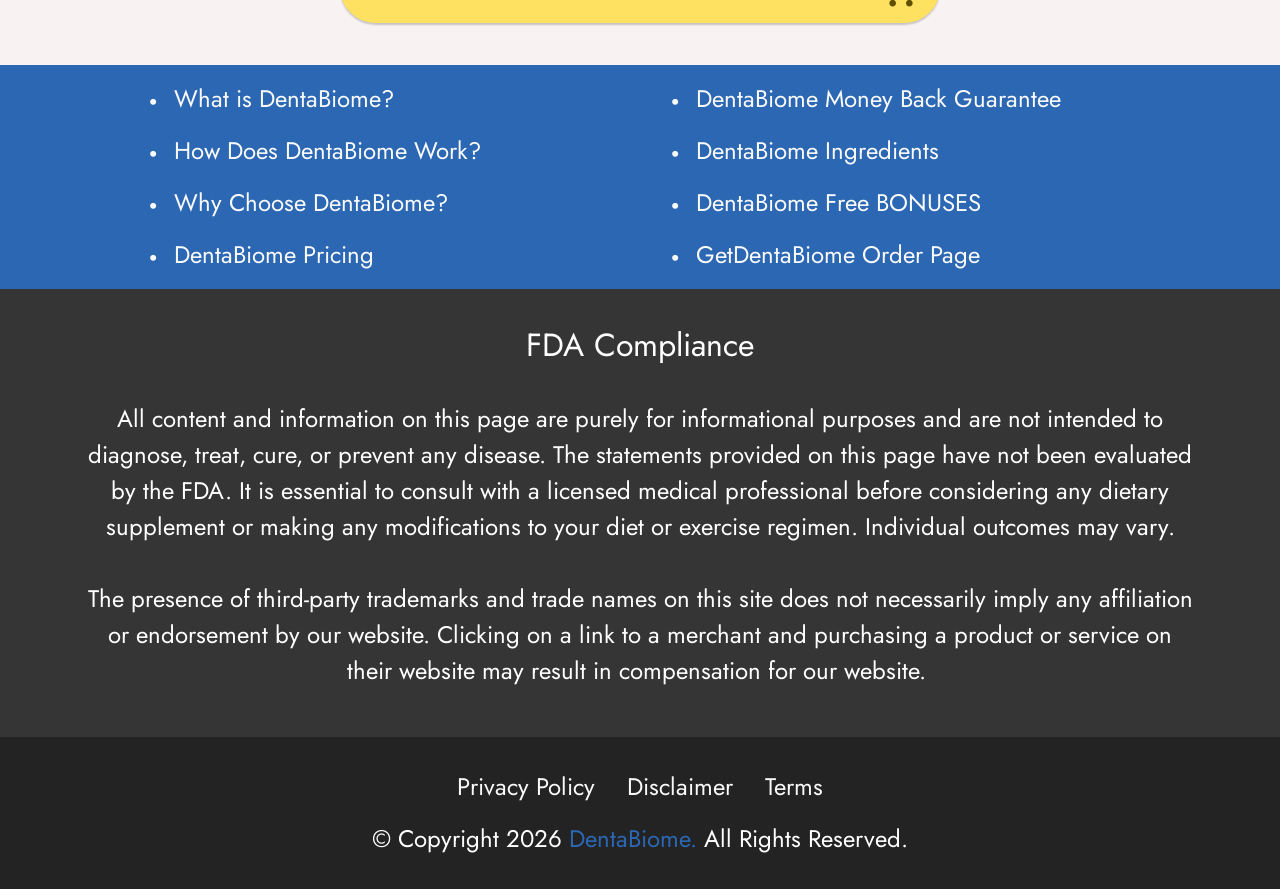
==== commit ffc1ae41: "Update index.html" ====
--- a/index.html
+++ b/index.html
@@ -35,17 +35,23 @@
   <meta name="twitter:card" content="summary_large_image"/>
   <meta name="twitter:image:src" content="assets/images/index-meta.webp">
   <meta property="og:image" content="assets/images/index-meta.webp">
-  <meta name="twitter:title" content="DentaBiome® | Official Website | Daily Oral & Gum Health Support">
+  <meta name="twitter:title" content="GetDentaBiome® | Official Website | Daily Oral & Gum Health Support">
+  <meta name="twitter:description" content="GetDentaBiome — daily chewable oral probiotic supplement for gum comfort, stronger teeth, and fresh breath. Check today's price.">
+  <meta property="og:type" content="website">
+  <meta property="og:site_name" content="GetDentaBiome">
+  <meta property="og:title" content="GetDentaBiome® | Official Website | Daily Oral & Gum Health Support">
+  <meta property="og:description" content="GetDentaBiome — daily chewable oral probiotic supplement for gum comfort, stronger teeth, and fresh breath. Check today's price.">
+  <meta property="og:url" content="https://www.us-en-dentalbiome.com">
   <meta name="viewport" content="width=device-width, initial-scale=1, minimum-scale=1">
-  <link rel="shortcut icon" href="assets/images/dentabiome-favicon-128x118-128x118.png" type="image/x-icon">
-  <meta name="description" content="DentaBiome — a daily chewable oral probiotic supplement for gum comfort, stronger teeth, and fresh breath. Made in the USA, FDA-registered facility">
-  <meta name="keywords" content="dentabiome usa,dentabiome order usa,dentabiome official website,dentabiome discount,dentabiome supplement,oral probiotic supplement,gum health support,fresh breath supplement,chewable dental supplement,dentabiome official usa,denta biome">
+  <link rel="shortcut icon" href="assets/images/dentabiome-favicon.png" type="image/x-icon">
+  <meta name="description" content="GetDentaBiome — a daily chewable oral probiotic supplement for gum comfort, stronger teeth, and fresh breath. Made in the USA, FDA-registered facility">
+  <meta name="keywords" content="getdentabiome,get dentabiome,getdentabiome official,getdentabiome order,dentabiome usa,dentabiome order usa,dentabiome official website,dentabiome discount,dentabiome supplement,oral probiotic supplement,gum health support,fresh breath supplement,chewable dental supplement,dentabiome official usa,denta biome">
   <meta http-equiv='content-language' content='en-US'>
   <meta name="geo.region" content="US" />
   <meta name="geo.placename" content="United States" />
   <meta name="coverage" content="United States Only" />
   <meta name="distribution" content="United States (US)" />
-  <title>DentaBiome® | Official Website | Daily Oral & Gum Health Support</title>
+  <title>GetDentaBiome® | Official Website | Daily Oral & Gum Health Support</title>
  <link rel="stylesheet" href="assets/web/assets/mobirise-icons2/mobirise2.css">
   <link rel="stylesheet" href="assets/web/assets/mobirise-icons/mobirise-icons.css">
   <link rel="stylesheet" href="assets/socicon/css/styles.css">
@@ -57,6 +63,9 @@
   
   
   
+  <script type="application/ld+json">
+  {"@context":"https://schema.org","@type":"WebSite","name":"DentaBiome","alternateName":["GetDentaBiome","Get DentaBiome"],"url":"https://www.us-en-dentalbiome.com"}
+  </script>
 </head>
 <body>
 <!-- Meta Pixel (noscript) -->
@@ -119,12 +128,12 @@
     <div class="container">
         <div class="row justify-content-center">
             <div class="col-12 col-md-7 image-wrapper">
-                <img style="height:auto;" width="960" height="657" class="w-100" src="assets/images/dentabiome-pills.webp" alt="denta biome">
+                <img style="height:auto;" width="960" height="657" class="w-100" src="assets/images/dentabiome-pills.webp" alt="GetDentaBiome daily chewable oral probiotic supplement">
             </div>
             <div class="col-12 col-md">
                 <div class="text-wrapper text-center">
-                    <h1 class="mbr-section-title mbr-fonts-style mb-3 display-5"><strong><br></strong><br><strong>What Is DentaBiome?</strong></h1>
-                    <p class="mbr-text mbr-fonts-style display-7"><strong>DentaBiome</strong> is a daily chewable formulated to support tooth strength, gum comfort, and lasting fresh breath.<br><br>Instead of relying on live probiotic strains, DentaBiome uses postbiotic compounds that are already active the moment you chew, so there's no need to keep bacteria alive through digestion for the formula to do its job.<br><br><strong>Ready to try it? -<br></strong><a href="https://17d179l3txi44t98jm62m3rdu0.hop.clickbank.net/?&extclid=abhi135" class="text-secondary text-primary"><strong>Check Today's Discounted Price on DentaBiome</strong></a><br></p>
+                    <h1 class="mbr-section-title mbr-fonts-style mb-3 display-5"><strong><br></strong><br><strong>What Is GetDentaBiome?</strong></h1>
+                    <p class="mbr-text mbr-fonts-style display-7"><strong>GetDentaBiome</strong> is a daily chewable formulated to support tooth strength, gum comfort, and lasting fresh breath.<br><br>Instead of relying on live probiotic strains, DentaBiome uses postbiotic compounds that are already active the moment you chew, so there's no need to keep bacteria alive through digestion for the formula to do its job.<br><br><strong>Ready to try it? -<br></strong><a href="https://17d179l3txi44t98jm62m3rdu0.hop.clickbank.net/?&extclid=abhi135" class="text-secondary text-primary"><strong>Check Today's Discounted Price on GetDentaBiome</strong></a><br></p>
                     <div class="mbr-section-btn mt-3"><a class="btn btn-warning display-5" href="https://17d179l3txi44t98jm62m3rdu0.hop.clickbank.net/?&extclid=abhi135"><span class="mobi-mbri mobi-mbri-cart-add mbr-iconfont mbr-iconfont-btn"></span>Get Your Discount Now&nbsp;</a></div>
                 </div>
             </div>
@@ -140,7 +149,7 @@
     <div class="container-fluid">
         <div class="row justify-content-center">
             <div class="title col-md-12 col-lg-12">
-                <h3 class="mbr-section-title mbr-fonts-style align-center mb-4 display-5"><strong>Understand Why choose Dentabiome?</strong></h3>
+                <h3 class="mbr-section-title mbr-fonts-style align-center mb-4 display-5"><strong>Understand Why Choose GetDentaBiome?</strong></h3>
                 
                 
             </div>
@@ -159,7 +168,7 @@
             <div class="col-sm-6 col-lg-3">
                 <div class="card-wrap">
                     <div class="image-wrap">
-                        <img style="height:auto;" width="500" height="300" src="assets/images/made-in-usa.webp-500x300.png" alt="dental biome">
+                        <img style="height:auto;" width="500" height="300" src="assets/images/made-in-usa.webp-500x300.png" alt="GetDentaBiome made in the USA">
                     </div>
                     <div class="content-wrap">
                         <h5 class="mbr-section-title card-title mbr-fonts-style align-center m-0 display-4"><div><strong>Made in the USA: Superior Standards</strong></div><div><strong>
@@ -178,7 +187,7 @@
             <div class="col-sm-6 col-lg-3">
                 <div class="card-wrap">
                     <div class="image-wrap">
-                        <img style="height:auto;" width="500" height="300" src="assets/images/fda-approved.webp" alt="dental biome FDA Approved">
+                        <img style="height:auto;" width="500" height="300" src="assets/images/fda-approved.webp" alt="GetDentaBiome quality assured badge">
                     </div>
                     <div class="content-wrap">
                         <h5 class="mbr-section-title card-title mbr-fonts-style align-center m-0 display-4"><div><strong>FDA Approved: Quality Assured</strong></div></h5>
@@ -193,7 +202,7 @@
             <div class="col-sm-6 col-lg-3">
                 <div class="card-wrap">
                     <div class="image-wrap">
-                        <img style="height:auto;" width="500" height="300" src="assets/images/gmp-certified.webp" alt="Dental Biome GMP-Certified">
+                        <img style="height:auto;" width="500" height="300" src="assets/images/gmp-certified.webp" alt="GetDentaBiome GMP-certified manufacturing">
                     </div>
                     <div class="content-wrap">
                         <h5 class="mbr-section-title card-title mbr-fonts-style align-center m-0 display-4"><strong>GMP-Certified Quality Compliance</strong></h5>
@@ -208,7 +217,7 @@
             <div class="col-sm-6 col-lg-3">
                 <div class="card-wrap">
                     <div class="image-wrap">
-                        <img style="height:auto;" width="500" height="300" src="assets/images/all-natural.webp" alt="Dental Biome 100% Pure Natural Quality">
+                        <img style="height:auto;" width="500" height="300" src="assets/images/all-natural.webp" alt="GetDentaBiome 100% pure natural quality">
                     </div>
                     <div class="content-wrap">
                         <h5 class="mbr-section-title card-title mbr-fonts-style align-center m-0 display-4"><strong>Assurance of 100% Pure Natural Quality</strong></h5>
@@ -250,7 +259,7 @@
             <div class="card col-12 col-md-6 col-lg-4">
                 <div class="card-wrapper">
                     <div class="img-wrapper">
-                        <img style="height:auto;" width="149" height="149" src="assets/images/istockphoto-517234226-280x187.jpeg" alt="Dental Biome Reviews By Georgina">
+                        <img style="height:auto;" width="149" height="149" src="assets/images/istockphoto-517234226-280x187.jpeg" alt="GetDentaBiome Reviews By Georgina">
                     </div>
                     <div class="card-box align-center">
                         <h6 class="card-subtitle mbr-fonts-style mb-0 display-4"><strong>Verified Purchase&nbsp;</strong><div><br></div></h6>
@@ -264,7 +273,7 @@
             <div class="card col-12 col-md-6 col-lg-4">
                 <div class="card-wrapper">
                     <div class="img-wrapper">
-                        <img style="height:auto;" width="170" height="170" src="assets/images/images203-183x275.jpeg" alt="Dental Biome Reviews By Patrick">
+                        <img style="height:auto;" width="170" height="170" src="assets/images/images203-183x275.jpeg" alt="GetDentaBiome Reviews By Patrick">
                     </div>
                     <div class="card-box align-center">
                         <h6 class="card-subtitle mbr-fonts-style mb-0 display-4"><strong>Verified Purchase&nbsp;</strong><div><br></div></h6>
@@ -279,7 +288,7 @@
             <div class="card col-12 col-md-6 col-lg-4">
                 <div class="card-wrapper">
                     <div class="img-wrapper">
-                        <img style="height:auto;" width="225" height="225" src="assets/images/images202-225x225.jpg" alt="Dental Biome Reviews By Evelyn">
+                        <img style="height:auto;" width="225" height="225" src="assets/images/images202-225x225.jpg" alt="GetDentaBiome Reviews By Evelyn">
                     </div>
                     <div class="card-box align-center">
                         <h6 class="card-subtitle mbr-fonts-style mb-0 display-4"><strong>Verified Purchase&nbsp;</strong><div><br></div></h6>
@@ -321,7 +330,7 @@
         <div class="row justify-content-center">
             <div class="col-12 col-lg-5">
                 <div class="image-wrapper">
-                    <a href="https://17d179l3txi44t98jm62m3rdu0.hop.clickbank.net/?&extclid=abhi135"><img style="height:auto;" width="610" height="536" src="assets/images/dentabiome-supplement.webp" alt="Denta Biome"></a>
+                    <a href="https://17d179l3txi44t98jm62m3rdu0.hop.clickbank.net/?&extclid=abhi135"><img style="height:auto;" width="610" height="536" src="assets/images/dentabiome-supplement.webp" alt="GetDentaBiome supplement bottle"></a>
                     
                 </div>
             </div>
@@ -337,7 +346,7 @@
     <div class="container-fluid">
         <div class="row justify-content-center">
             <div class="title col-md-12 col-lg-12">
-                <h3 class="mbr-section-title mbr-fonts-style align-center mb-4 display-5"><strong>How DentaBiome Supports Oral Health?</strong></h3>
+                <h3 class="mbr-section-title mbr-fonts-style align-center mb-4 display-5"><strong>How GetDentaBiome Supports Oral Health?</strong></h3>
                 
                 
             </div>
@@ -355,7 +364,7 @@
     <div class="container">
         <div class="row justify-content-center">
             <div class="col-12 col-md-5 image-wrapper">
-                <img style="height:auto;" width="610" height="536" class="w-100" src="assets/images/dentabiome-hero.webp" alt="Dental Biome">
+                <img style="height:auto;" width="610" height="536" class="w-100" src="assets/images/dentabiome-hero.webp" alt="GetDentaBiome oral probiotic chewable">
             </div>
             <div class="col-12 col-md">
                 <div class="text-wrapper text-center">
@@ -394,7 +403,7 @@
     <div class="container">
         <div class="row justify-content-center">
             <div class="col-12 col-md-4 image-wrapper">
-                <img class="w-100" src="assets/images/mbg-logo.svg" alt="DentaBiome 60-Days Money Back Guarantee">
+                <img class="w-100" src="assets/images/mbg-logo.svg" alt="GetDentaBiome 60-Days Money Back Guarantee">
             </div>
             <div class="col-12 col-md">
                 <div class="text-wrapper text-center">
@@ -539,7 +548,7 @@
                 <div class="row align-items-center">
                     <div class="col-12 col-md-4">
                         <div class="image-wrapper">
-                            <img style="height:auto;" width="767" height="542" src="assets/images/dentabiome-bonus-1.webp" alt="Dental Biome">
+                            <img style="height:auto;" width="767" height="542" src="assets/images/dentabiome-bonus-1.webp" alt="GetDentaBiome free bonus 1 - From Dull To Dazzling">
                         </div>
                     </div>
                     <div class="col-12 col-md">
@@ -558,7 +567,7 @@
                 <div class="row align-items-center">
                     <div class="col-12 col-md-4">
                         <div class="image-wrapper">
-                            <img style="height:auto;" width="767" height="542" src="assets/images/dentabiome-bonus-2.webp" alt="Dental Biome">
+                            <img style="height:auto;" width="767" height="542" src="assets/images/dentabiome-bonus-2.webp" alt="GetDentaBiome free bonus 2 - The Dental Lie Detector">
                         </div>
                     </div>
                     <div class="col-12 col-md">
@@ -602,7 +611,7 @@
         <div class="row justify-content-center">
             <div class="col-12 col-lg-5">
                 <div class="image-wrapper">
-                    <a href="https://17d179l3txi44t98jm62m3rdu0.hop.clickbank.net/?&extclid=abhi135"><img style="height:auto;" width="610" height="536" src="assets/images/dentabiome-hero.webp" alt="Dental Biome"></a>
+                    <a href="https://17d179l3txi44t98jm62m3rdu0.hop.clickbank.net/?&extclid=abhi135"><img style="height:auto;" width="610" height="536" src="assets/images/dentabiome-hero.webp" alt="GetDentaBiome limited-time offer bottle"></a>
                     
                 </div>
             </div>
@@ -843,7 +852,7 @@
         <div class="row justify-content-center">
             <div class="col-12 col-lg-7">
                 <div class="image-wrapper">
-                    <a href="https://17d179l3txi44t98jm62m3rdu0.hop.clickbank.net/?&extclid=abhi135"><img style="height:auto;" width="700" height="794" src="assets/images/dentabiome-order-page-optimized.webp" alt="DentaBiome Official Website Secure Order Page"></a>
+                    <a href="https://17d179l3txi44t98jm62m3rdu0.hop.clickbank.net/?&extclid=abhi135"><img style="height:auto;" width="700" height="794" src="assets/images/dentabiome-order-page-optimized.webp" alt="GetDentaBiome secure order page"></a>
                     
                 </div>
             </div>
@@ -859,7 +868,7 @@
     <div class="container">
         <div class="row justify-content-center">
             <div class="title col-md-12 col-lg-12">
-                <h3 class="mbr-section-title mbr-fonts-style align-center mb-4 display-5"><div><strong>Dentabiome Conclusion: The Final Verdict on DentaBiome</strong></div><div><strong>
+                <h3 class="mbr-section-title mbr-fonts-style align-center mb-4 display-5"><div><strong>GetDentaBiome Conclusion: The Final Verdict on DentaBiome</strong></div><div><strong>
 </strong></div></h3>
                 
                 
@@ -907,8 +916,8 @@
         <div class="row justify-content-center">
             <div class="col-12 col-lg-11">
                 <div class="image-wrapper">
-                    <a href="https://17d179l3txi44t98jm62m3rdu0.hop.clickbank.net/?&extclid=abhi135"><img style="height:auto;" width="800" height="599" src="assets/images/951fcdeb-optimized.webp" alt="Dental Biome"></a>
-                    <p class="mbr-description mbr-fonts-style mt-2 align-center display-5"><a href="https://17d179l3txi44t98jm62m3rdu0.hop.clickbank.net/?&extclid=abhi135" class="text-secondary">Grab The Deal Now</a><br><a href="https://17d179l3txi44t98jm62m3rdu0.hop.clickbank.net/?&extclid=abhi135" class="text-secondary"><br></a></p>
+                    <a href="https://17d179l3txi44t98jm62m3rdu0.hop.clickbank.net/?&extclid=abhi135"><img style="height:auto;" width="800" height="599" src="assets/images/951fcdeb-optimized.webp" alt="GetDentaBiome discounted bottle deal"></a>
+                    <p class="mbr-description mbr-fonts-style mt-2 align-center display-5"><a href="https://17d179l3txi44t98jm62m3rdu0.hop.clickbank.net/?&extclid=abhi135" class="text-secondary">Grab The GetDentaBiome Deal Now</a><br><a href="https://17d179l3txi44t98jm62m3rdu0.hop.clickbank.net/?&extclid=abhi135" class="text-secondary"><br></a></p>
                 </div>
             </div>
         </div>
@@ -955,7 +964,7 @@
                     <div class="col-12 col-lg-6">
                         <ul class="list mbr-fonts-style display-7">
                             <li><a href="index.html#content4-3t" class="text-white">DentaBiome&nbsp;Money Back Guarantee
-</a></li><li><a href="index.html#features20-3v" class="text-white">DentaBiome Ingredients</a></li><li><a href="index.html#content4-30" class="text-white text-primary">DentaBiome Free BONUSES</a></li><li><a href="index.html#content4-2c" class="text-white">DentaBiome Order Page</a></li>
+</a></li><li><a href="index.html#features20-3v" class="text-white">DentaBiome Ingredients</a></li><li><a href="index.html#content4-30" class="text-white text-primary">DentaBiome Free BONUSES</a></li><li><a href="index.html#content4-2c" class="text-white">GetDentaBiome Order Page</a></li>
                         </ul>
                     </div>
                 </div>
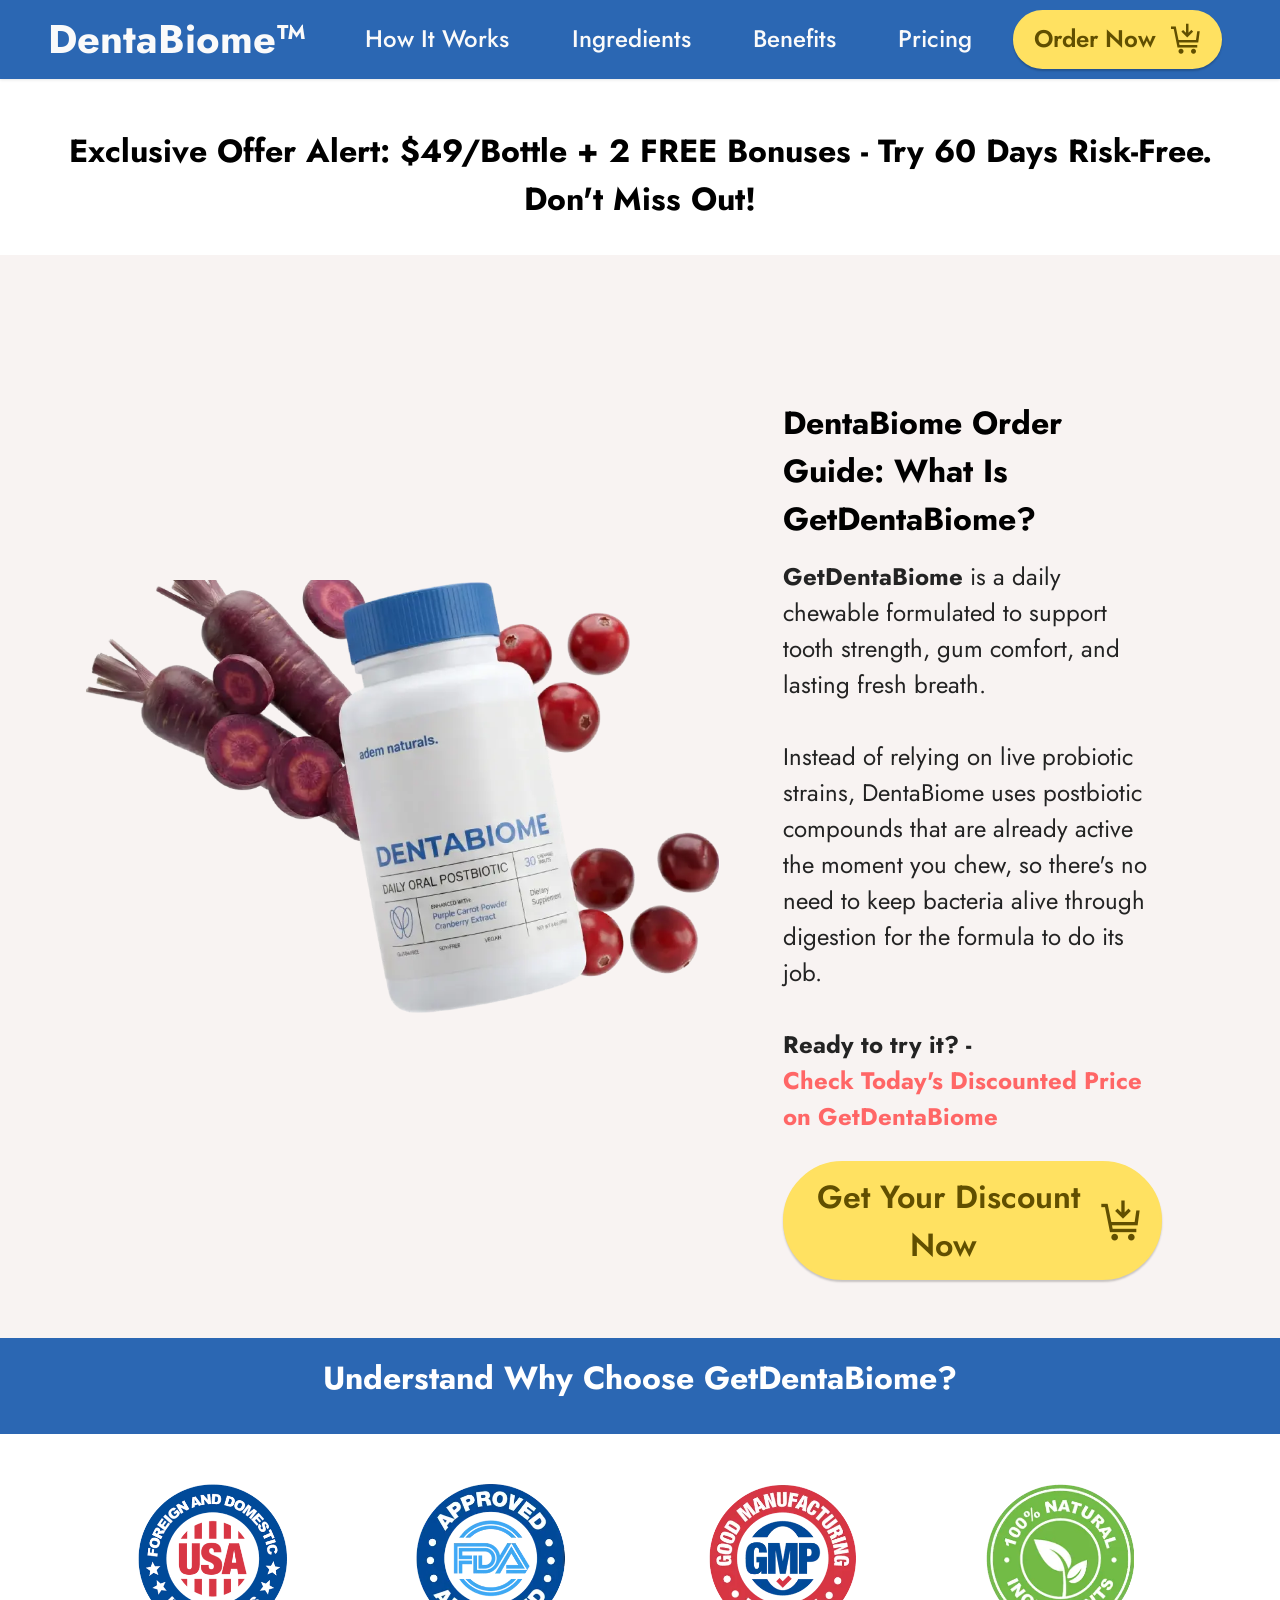
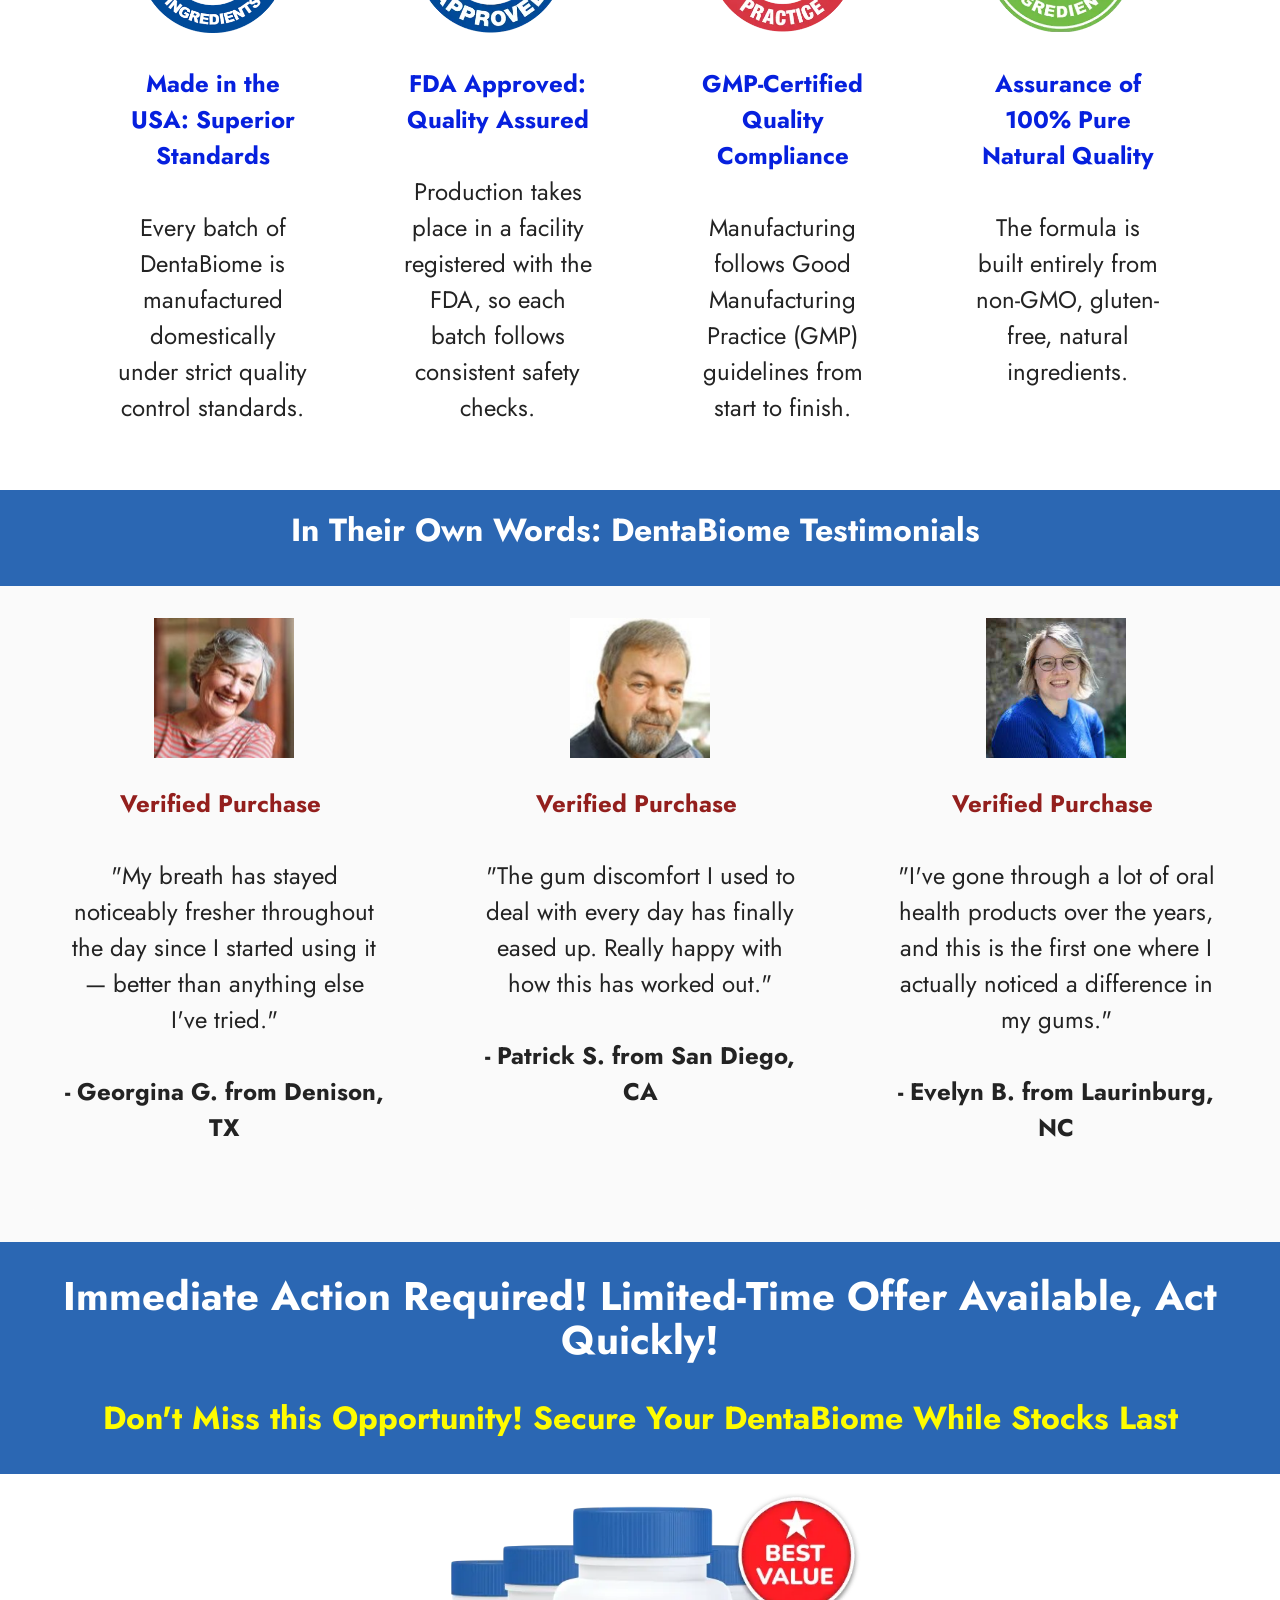
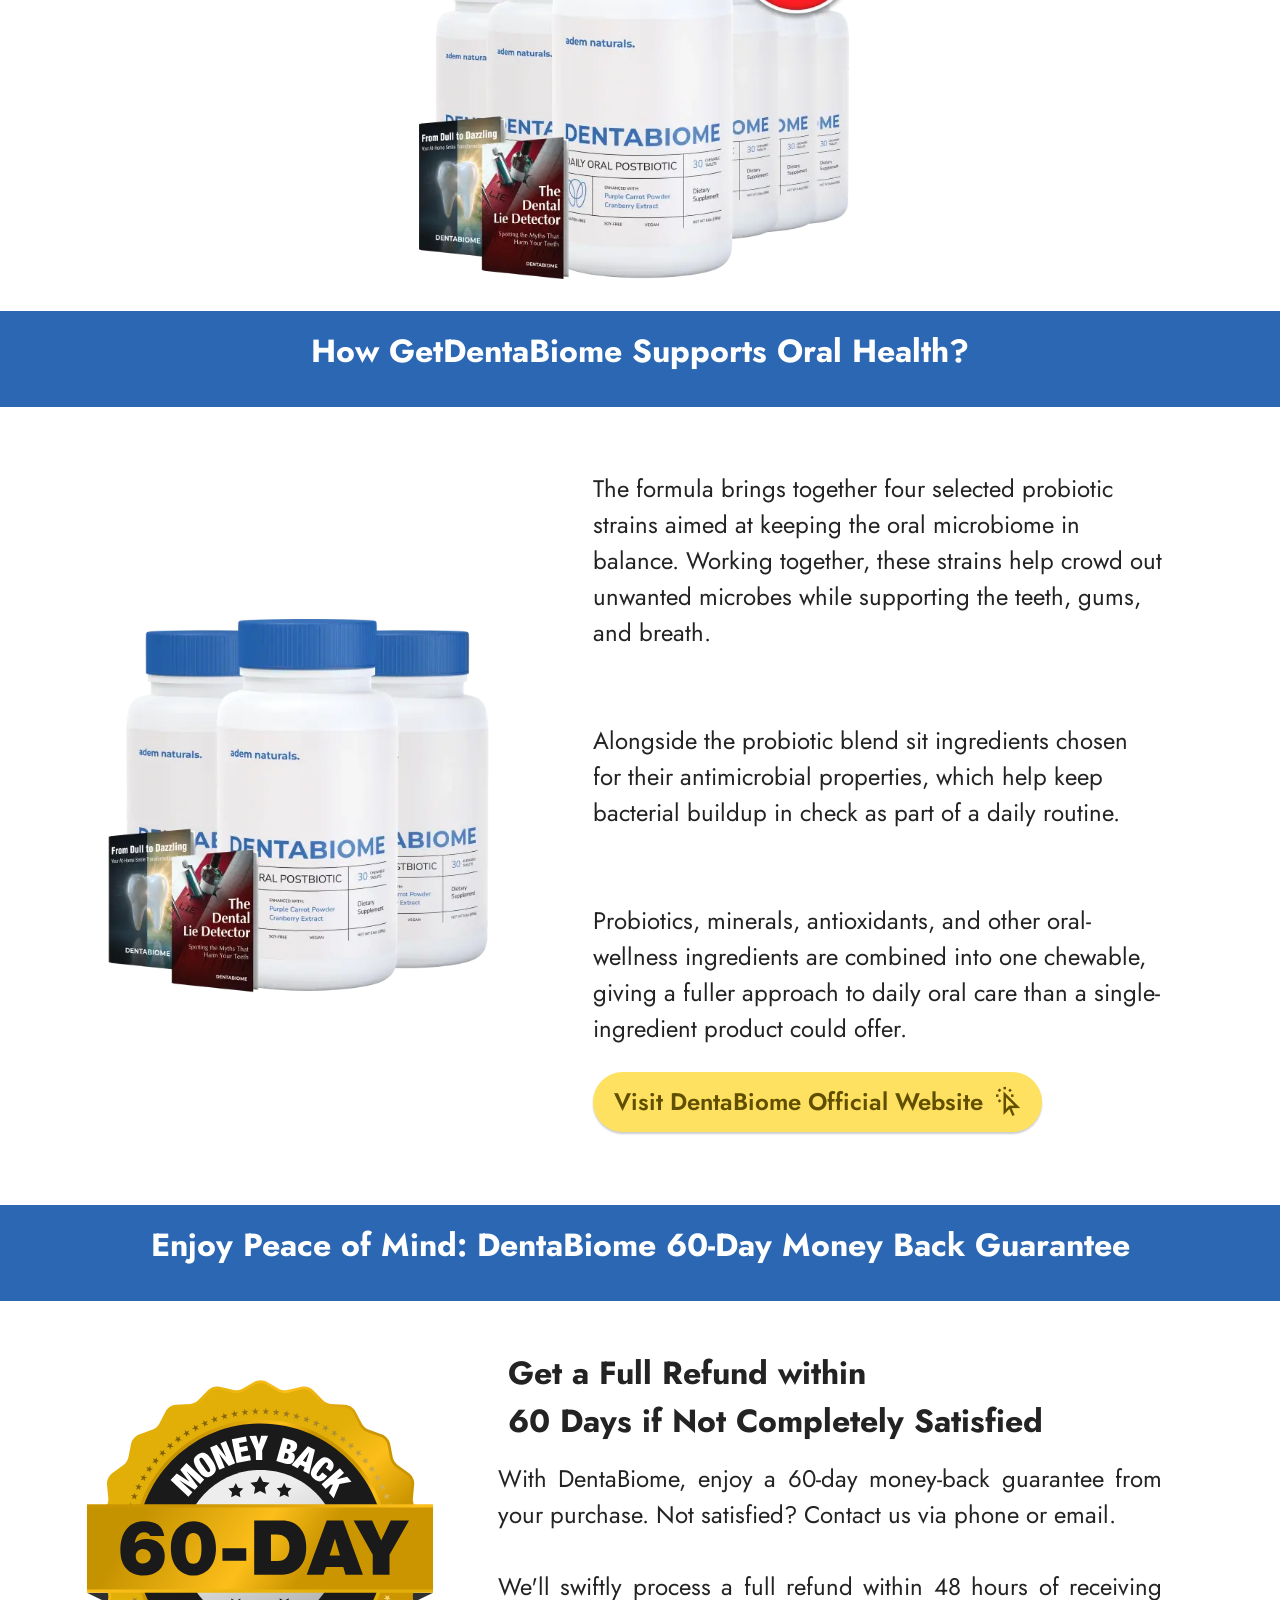
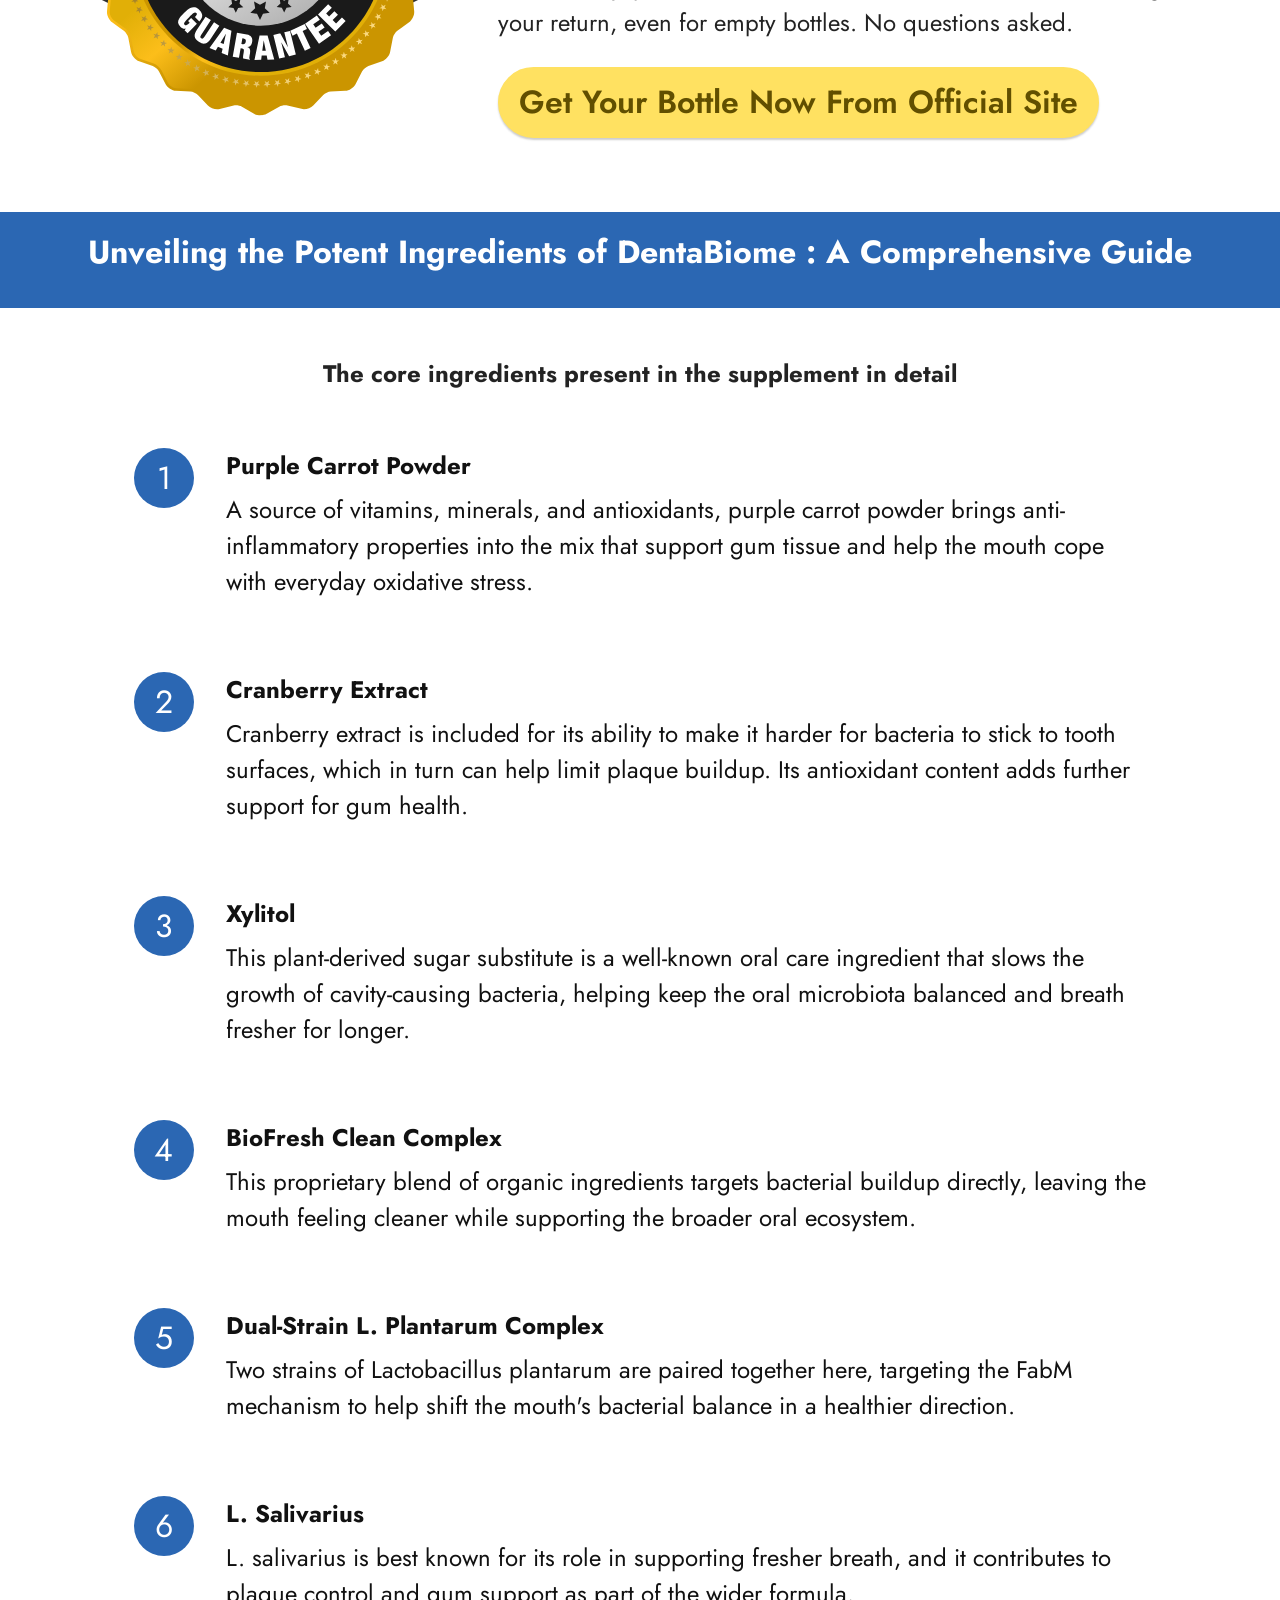
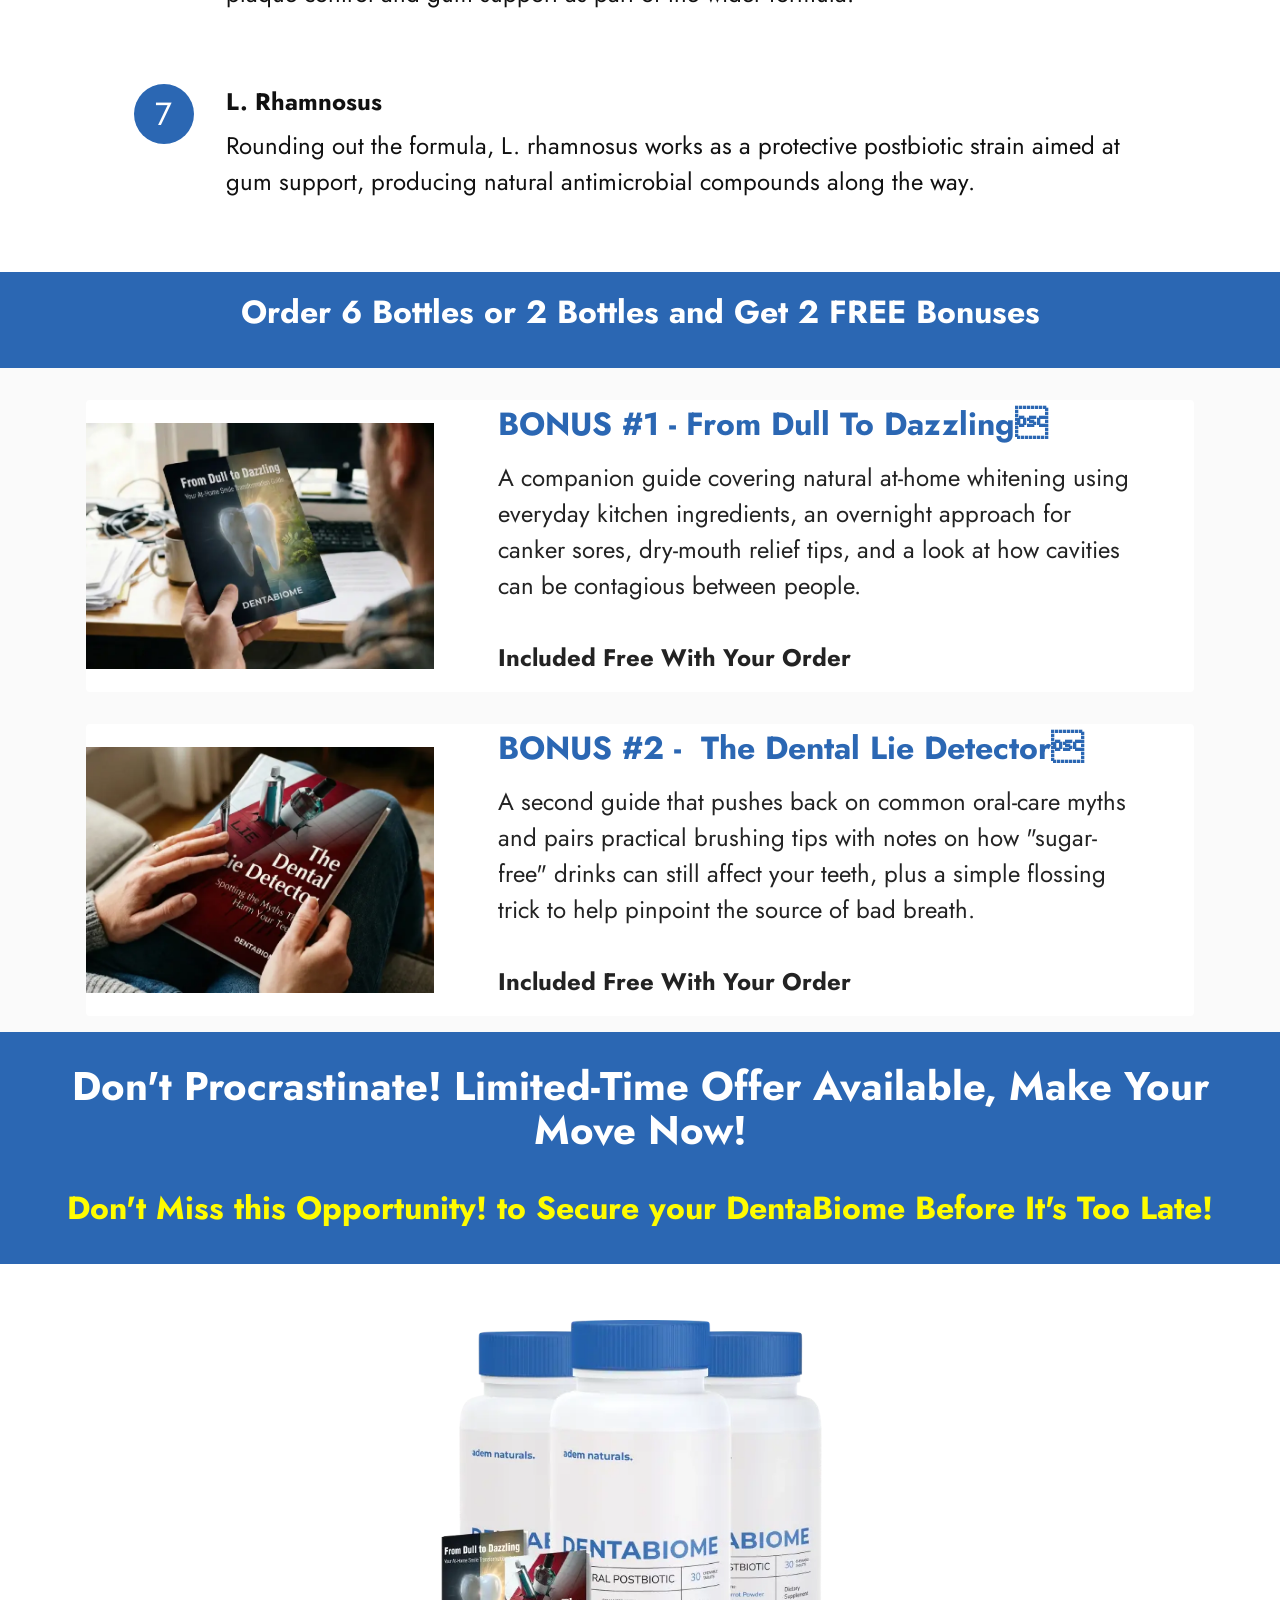
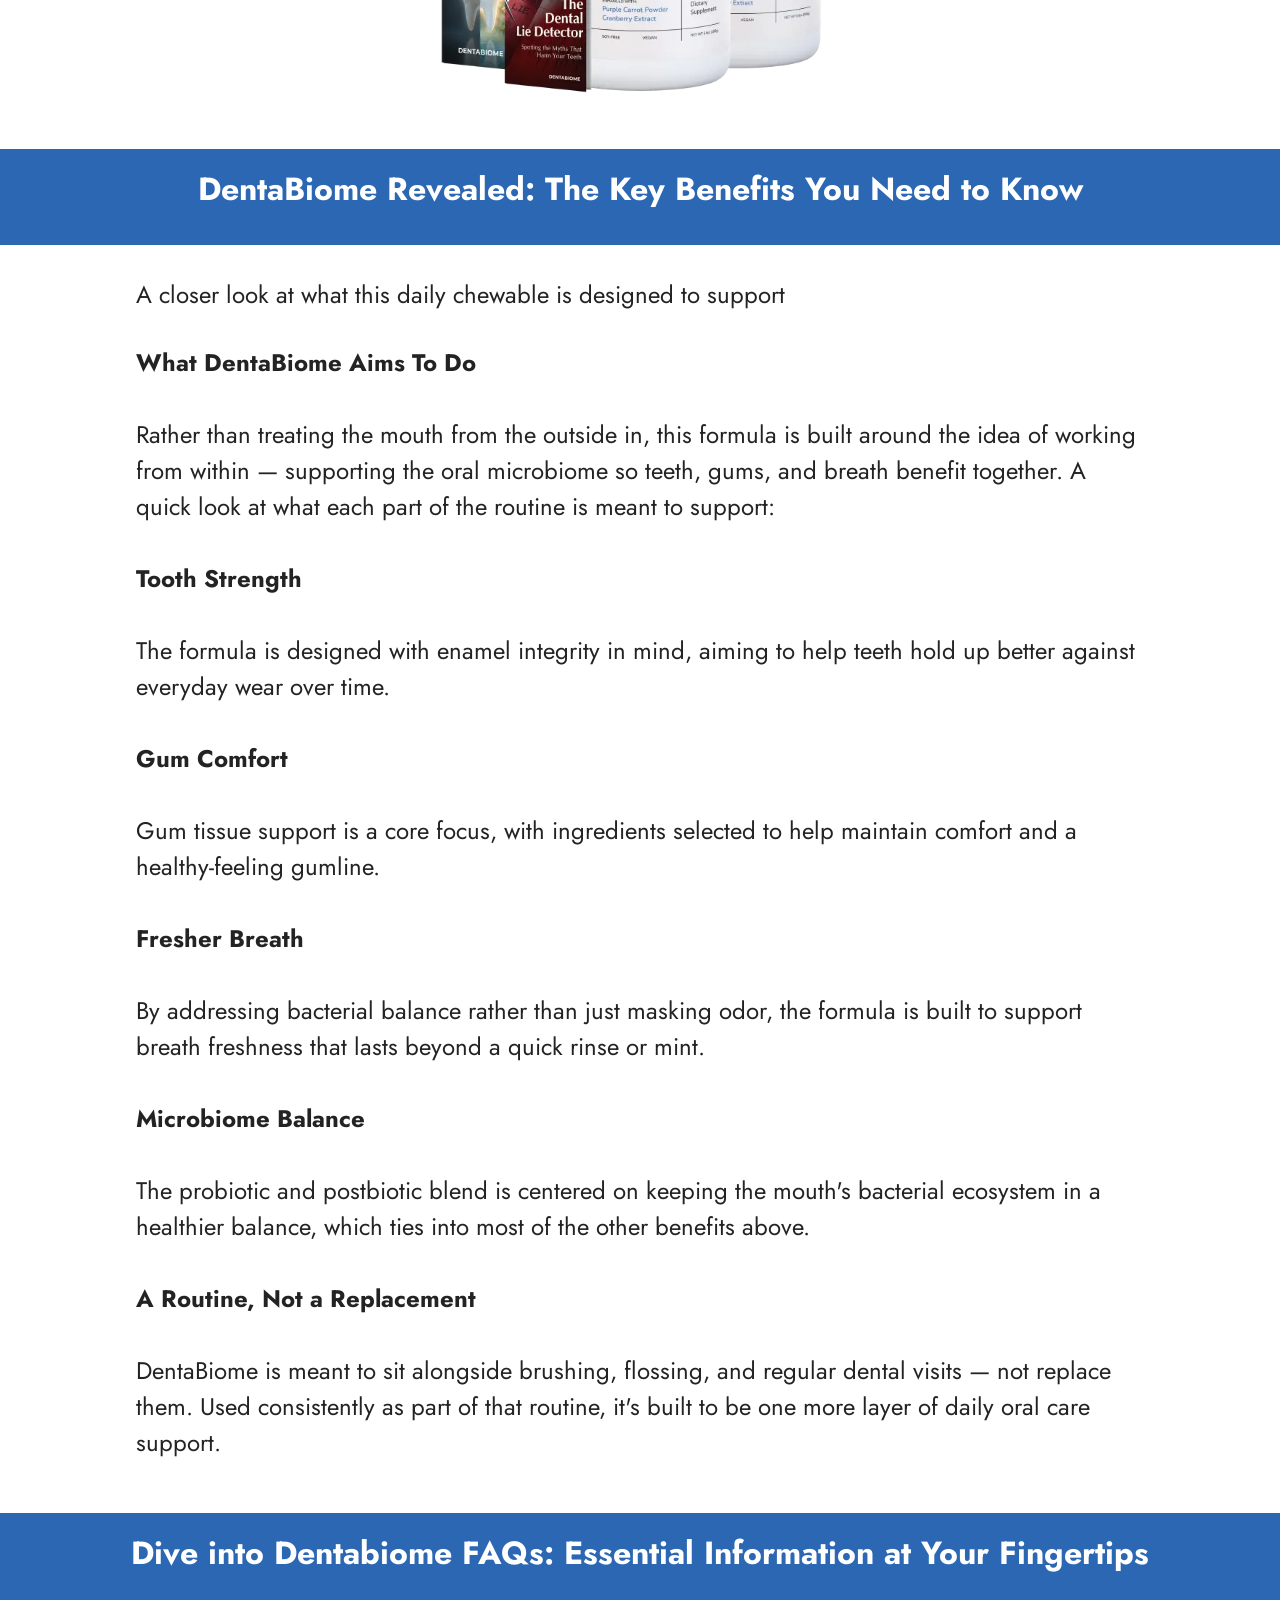
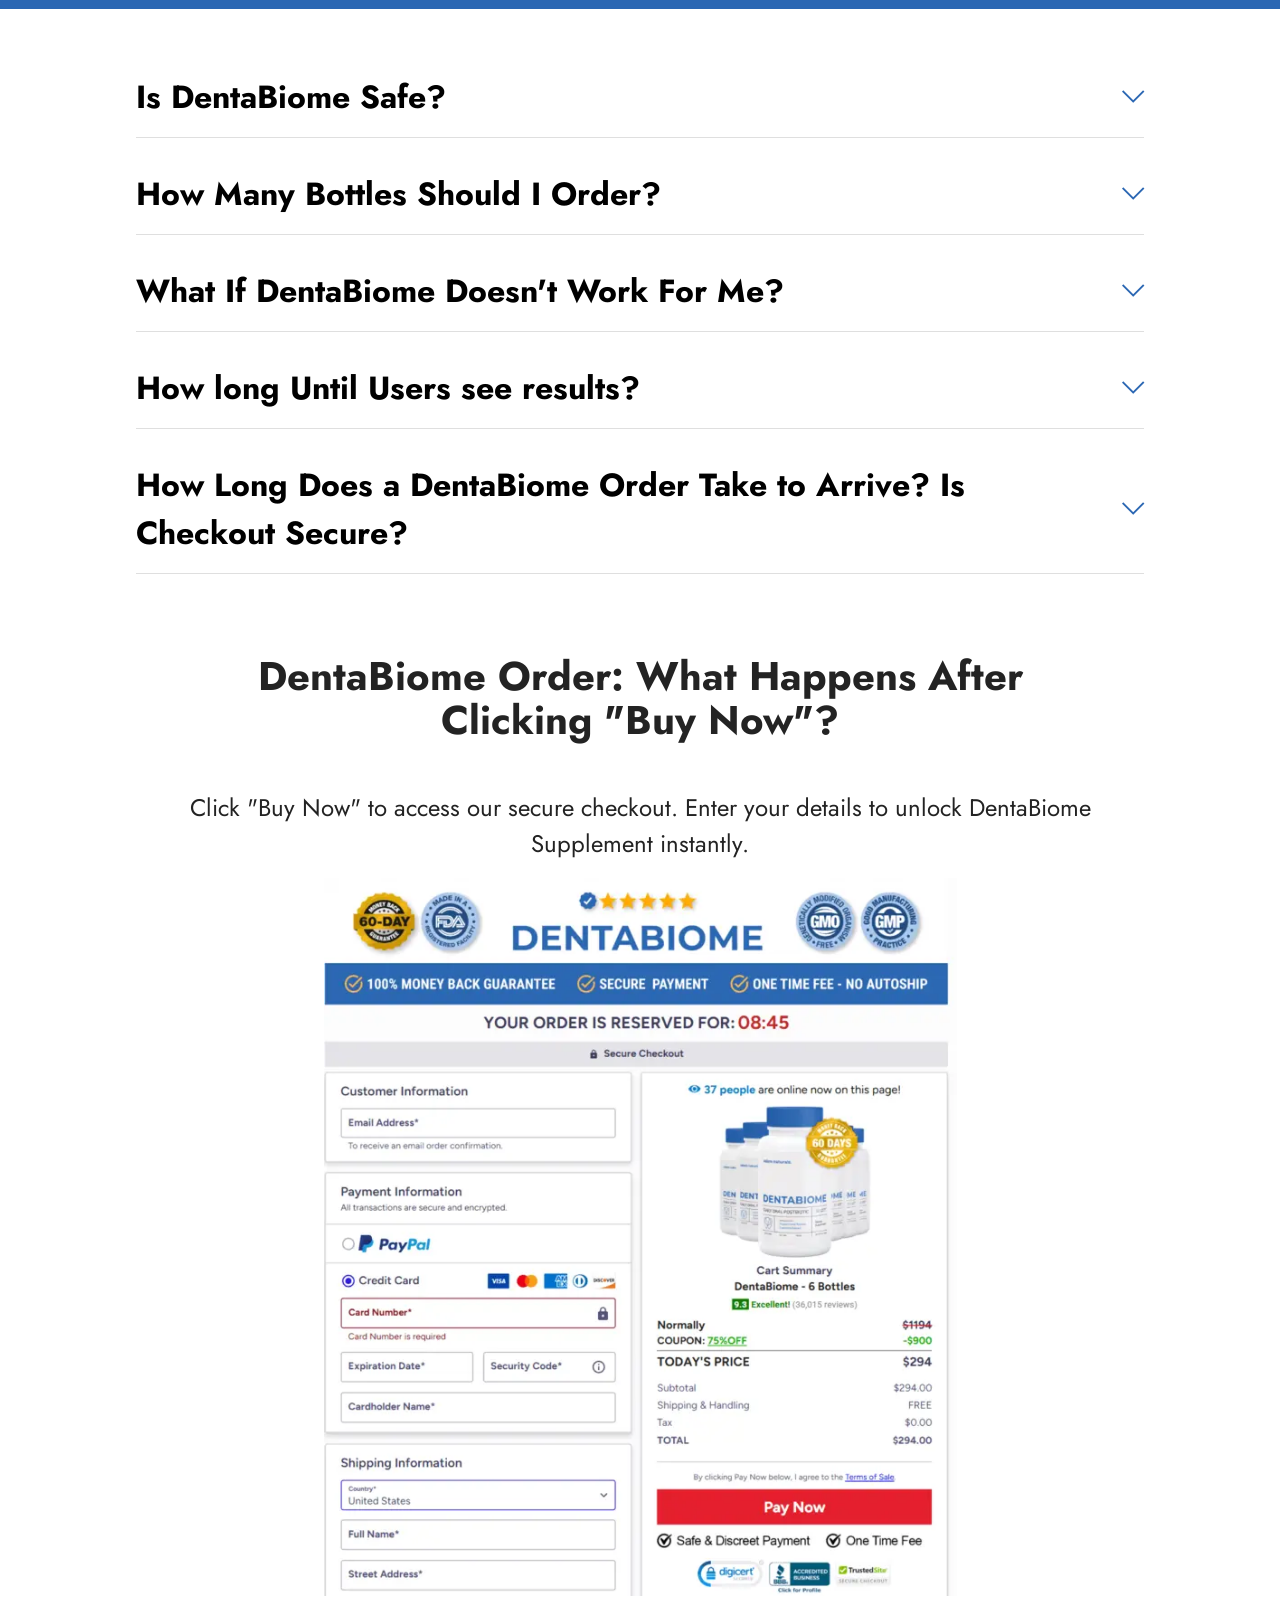
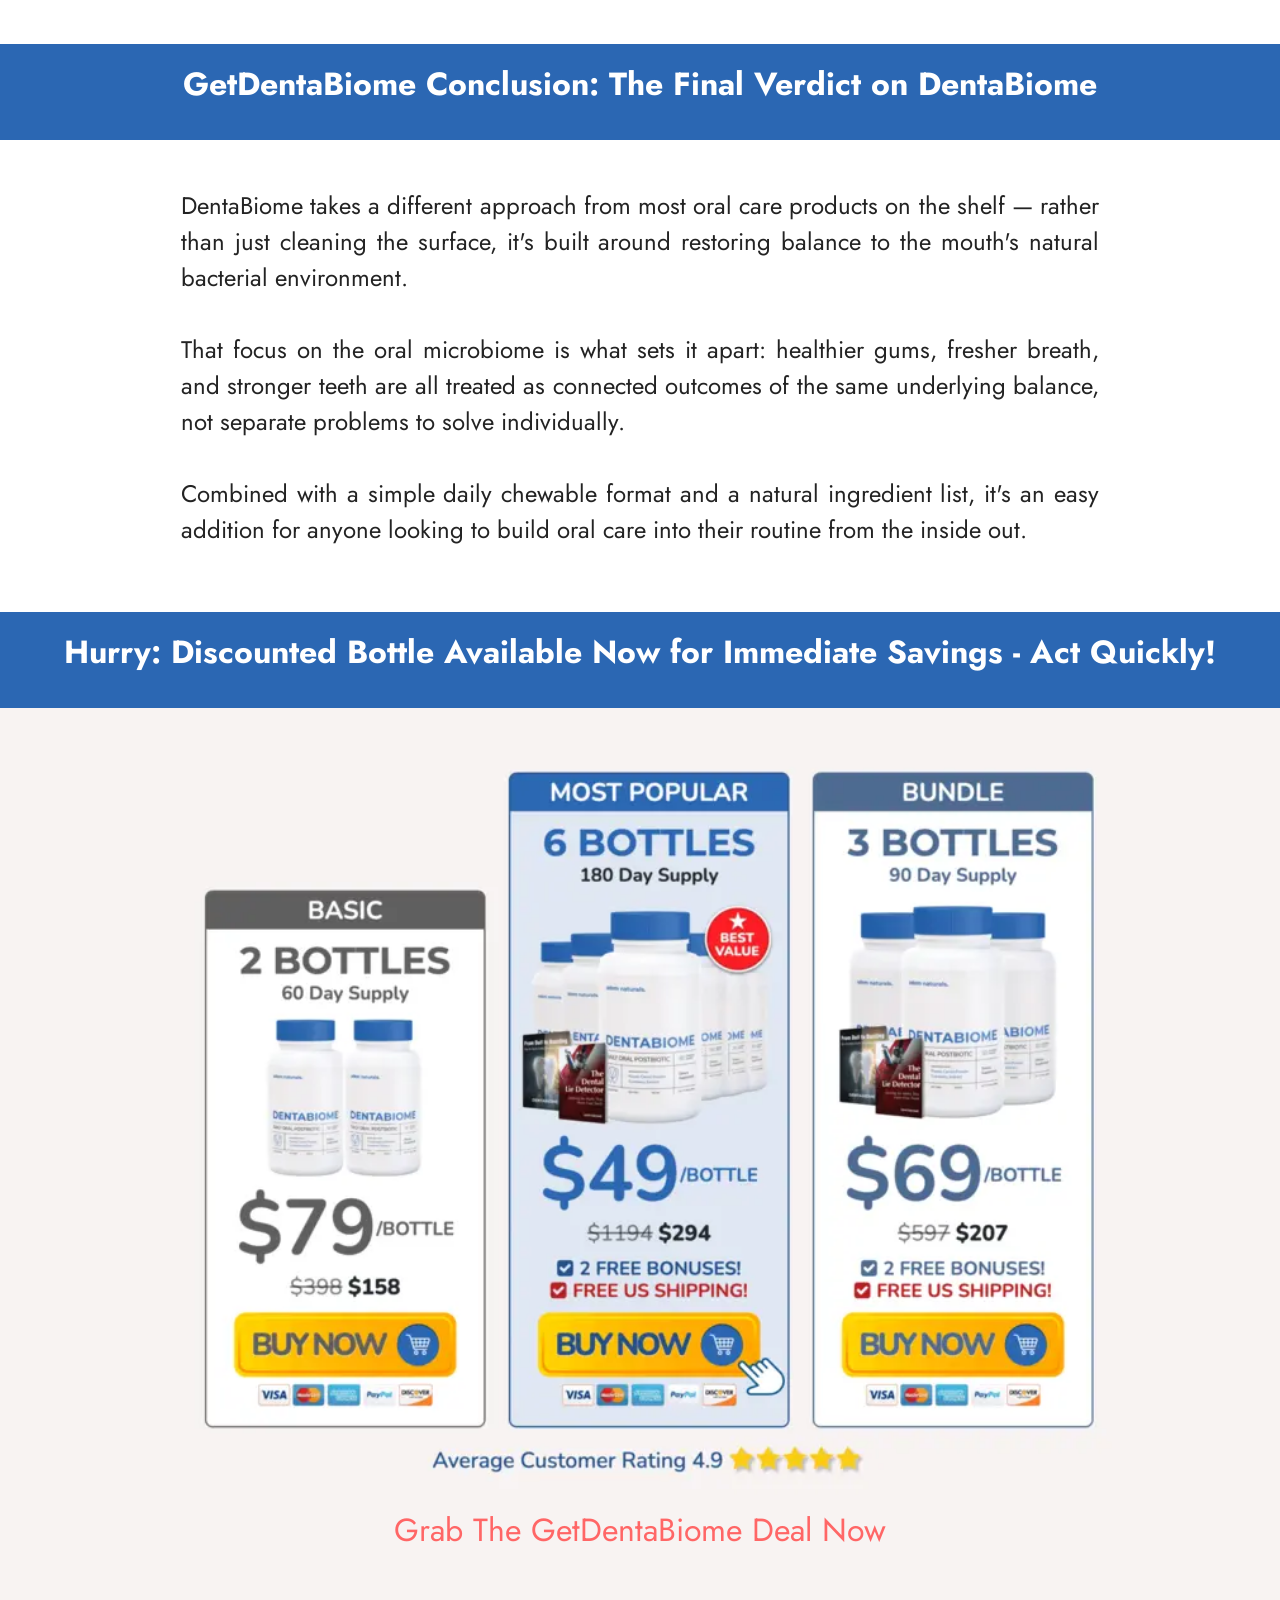
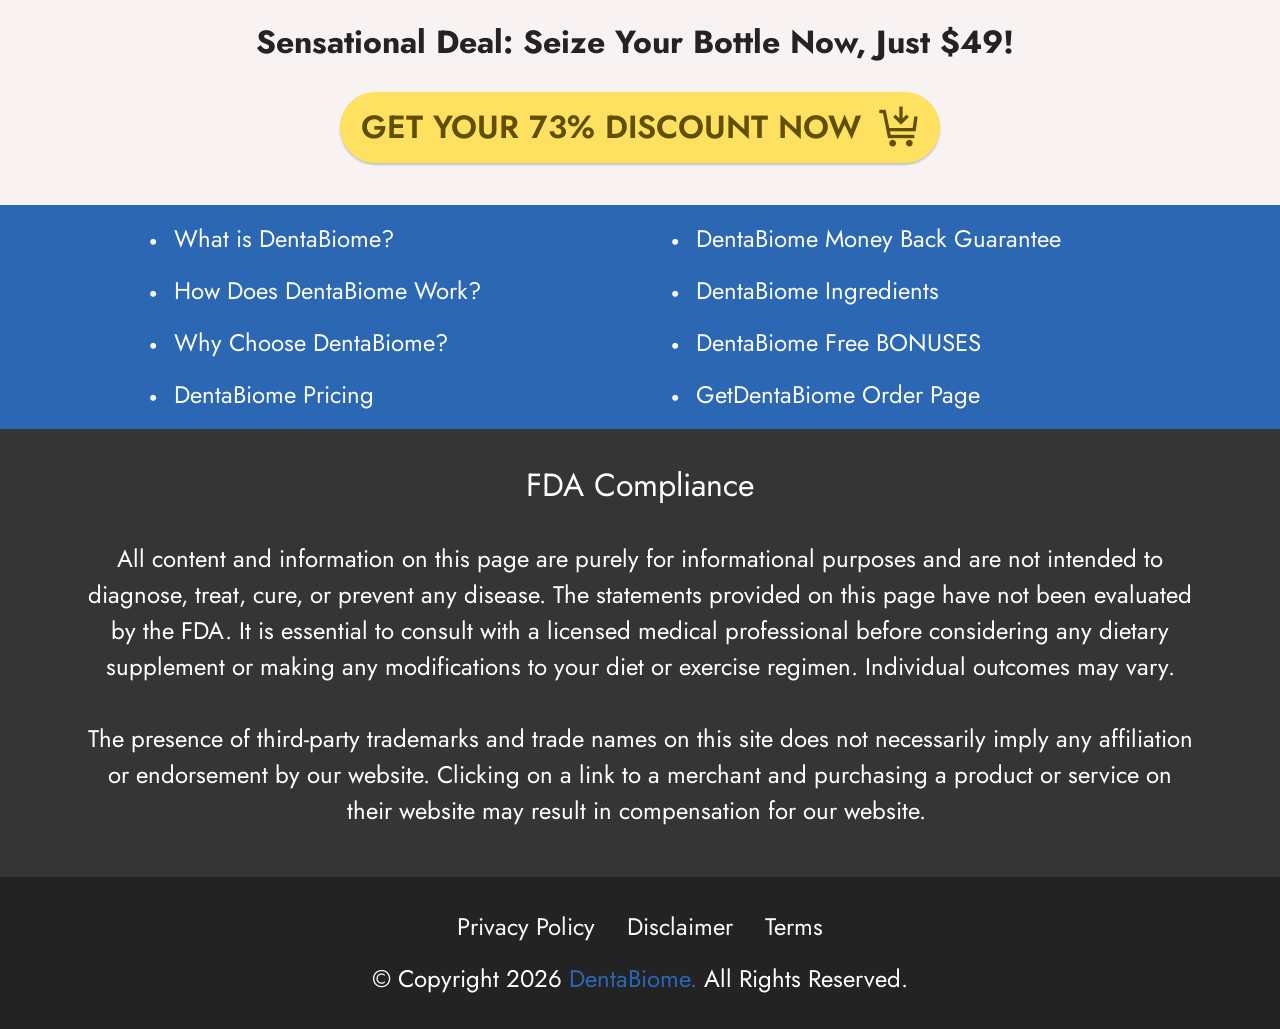
==== commit 9ec50a52: "Update index.html" ====
--- a/index.html
+++ b/index.html
@@ -35,23 +35,23 @@
   <meta name="twitter:card" content="summary_large_image"/>
   <meta name="twitter:image:src" content="assets/images/index-meta.webp">
   <meta property="og:image" content="assets/images/index-meta.webp">
-  <meta name="twitter:title" content="GetDentaBiome® | Official Website | Daily Oral & Gum Health Support">
-  <meta name="twitter:description" content="GetDentaBiome — daily chewable oral probiotic supplement for gum comfort, stronger teeth, and fresh breath. Check today's price.">
+  <meta name="twitter:title" content="DentaBiome Order: Price, Discount & Buying Guide | GetDentaBiome">
+  <meta name="twitter:description" content="Planning your DentaBiome order? See today's price, discount, 60-day guarantee, shipping time and free bonuses for GetDentaBiome daily chewable oral probiotic.">
   <meta property="og:type" content="website">
   <meta property="og:site_name" content="GetDentaBiome">
-  <meta property="og:title" content="GetDentaBiome® | Official Website | Daily Oral & Gum Health Support">
-  <meta property="og:description" content="GetDentaBiome — daily chewable oral probiotic supplement for gum comfort, stronger teeth, and fresh breath. Check today's price.">
+  <meta property="og:title" content="DentaBiome Order: Price, Discount & Buying Guide | GetDentaBiome">
+  <meta property="og:description" content="Planning your DentaBiome order? See today's price, discount, 60-day guarantee, shipping time and free bonuses for GetDentaBiome daily chewable oral probiotic.">
   <meta property="og:url" content="https://www.us-en-dentalbiome.com">
   <meta name="viewport" content="width=device-width, initial-scale=1, minimum-scale=1">
   <link rel="shortcut icon" href="assets/images/dentabiome-favicon.png" type="image/x-icon">
-  <meta name="description" content="GetDentaBiome — a daily chewable oral probiotic supplement for gum comfort, stronger teeth, and fresh breath. Made in the USA, FDA-registered facility">
-  <meta name="keywords" content="getdentabiome,get dentabiome,getdentabiome official,getdentabiome order,dentabiome usa,dentabiome order usa,dentabiome official website,dentabiome discount,dentabiome supplement,oral probiotic supplement,gum health support,fresh breath supplement,chewable dental supplement,dentabiome official usa,denta biome">
+  <meta name="description" content="DentaBiome order guide: see current pricing, the 60-day money-back guarantee, shipping time and free bonuses before you buy GetDentaBiome chewable oral probiotic.">
+  <meta name="keywords" content="dentabiome order,getdentabiome,get dentabiome,getdentabiome official,getdentabiome order,dentabiome usa,dentabiome order usa,dentabiome official website,dentabiome discount,dentabiome supplement,oral probiotic supplement,gum health support,fresh breath supplement,chewable dental supplement,dentabiome official usa,denta biome">
   <meta http-equiv='content-language' content='en-US'>
   <meta name="geo.region" content="US" />
   <meta name="geo.placename" content="United States" />
   <meta name="coverage" content="United States Only" />
   <meta name="distribution" content="United States (US)" />
-  <title>GetDentaBiome® | Official Website | Daily Oral & Gum Health Support</title>
+  <title>DentaBiome Order: Price, Discount & Buying Guide | GetDentaBiome</title>
  <link rel="stylesheet" href="assets/web/assets/mobirise-icons2/mobirise2.css">
   <link rel="stylesheet" href="assets/web/assets/mobirise-icons/mobirise-icons.css">
   <link rel="stylesheet" href="assets/socicon/css/styles.css">
@@ -65,6 +65,9 @@
   
   <script type="application/ld+json">
   {"@context":"https://schema.org","@type":"WebSite","name":"DentaBiome","alternateName":["GetDentaBiome","Get DentaBiome"],"url":"https://www.us-en-dentalbiome.com"}
+  </script>
+  <script type="application/ld+json">
+  {"@context": "https://schema.org", "@type": "FAQPage", "mainEntity": [{"@type": "Question", "name": "How Many Bottles Should I Order?", "acceptedAnswer": {"@type": "Answer", "text": "Most people use DentaBiome consistently for 3 to 5 months to give the formula time to work. A single bottle is available, but the 3 and 6-bottle packages are priced to support that longer timeline and include the current discount."}}, {"@type": "Question", "name": "What If DentaBiome Doesn't Work For Me?", "acceptedAnswer": {"@type": "Answer", "text": "Every order is backed by a 60-day money-back guarantee. If it's not working out for you, send back the unused portion for a full refund — no questions asked."}}, {"@type": "Question", "name": "How Long Does a DentaBiome Order Take to Arrive? Is Checkout Secure?", "acceptedAnswer": {"@type": "Answer", "text": "Orders typically ship within 24 working hours, with US delivery taking around 5 to 10 days. Checkout is a one-time payment — there's no subscription or recurring charge — and the page is secured with SSL encryption to keep your details private."}}]}
   </script>
 </head>
 <body>
@@ -132,7 +135,7 @@
             </div>
             <div class="col-12 col-md">
                 <div class="text-wrapper text-center">
-                    <h1 class="mbr-section-title mbr-fonts-style mb-3 display-5"><strong><br></strong><br><strong>What Is GetDentaBiome?</strong></h1>
+                    <h1 class="mbr-section-title mbr-fonts-style mb-3 display-5"><strong><br></strong><br><strong>DentaBiome Order Guide: What Is GetDentaBiome?</strong></h1>
                     <p class="mbr-text mbr-fonts-style display-7"><strong>GetDentaBiome</strong> is a daily chewable formulated to support tooth strength, gum comfort, and lasting fresh breath.<br><br>Instead of relying on live probiotic strains, DentaBiome uses postbiotic compounds that are already active the moment you chew, so there's no need to keep bacteria alive through digestion for the formula to do its job.<br><br><strong>Ready to try it? -<br></strong><a href="https://17d179l3txi44t98jm62m3rdu0.hop.clickbank.net/?&extclid=abhi135" class="text-secondary text-primary"><strong>Check Today's Discounted Price on GetDentaBiome</strong></a><br></p>
                     <div class="mbr-section-btn mt-3"><a class="btn btn-warning display-5" href="https://17d179l3txi44t98jm62m3rdu0.hop.clickbank.net/?&extclid=abhi135"><span class="mobi-mbri mobi-mbri-cart-add mbr-iconfont mbr-iconfont-btn"></span>Get Your Discount Now&nbsp;</a></div>
                 </div>
@@ -756,7 +759,7 @@
                         <div class="card mb-3">
                             <div class="card-header" role="tab" id="headingTwo">
                                 <a role="button" class="collapsed panel-title text-black" data-toggle="collapse" data-bs-toggle="collapse" data-core="" href="#collapse2_23" aria-expanded="false" aria-controls="collapse2">
-                                    <h6 class="panel-title-edit mbr-fonts-style mb-0 display-5"><strong>How Many Bottles Should I order</strong></h6>
+                                    <h6 class="panel-title-edit mbr-fonts-style mb-0 display-5"><strong>How Many Bottles Should I Order?</strong></h6>
                                     <span class="sign mbr-iconfont mbri-arrow-down"></span>
                                 </a>
 
@@ -796,7 +799,7 @@
                         <div class="card mb-3">
                             <div class="card-header" role="tab" id="headingThree">
                                 <a role="button" class="collapsed panel-title text-black" data-toggle="collapse" data-bs-toggle="collapse" data-core="" href="#collapse5_23" aria-expanded="false" aria-controls="collapse5">
-                                   <h6 class="panel-title-edit mbr-fonts-style mb-0 display-5"><strong>Is my purchase secure? How many times will you charge my card?</strong></h6>
+                                   <h6 class="panel-title-edit mbr-fonts-style mb-0 display-5"><strong>How Long Does a DentaBiome Order Take to Arrive? Is Checkout Secure?</strong></h6>
                                         <span class="mbr-iconfont mobi-mbri-arrow-down mobi-mbri"></span>
                                 </a>
                             </div>
@@ -821,7 +824,7 @@
     <div class="container">
         <div class="row justify-content-center">
             <div class="title col-md-12 col-lg-10">
-                <h3 class="mbr-section-title mbr-fonts-style align-center mb-4 display-2"><strong>What Happens After Clicking "Buy Now"?</strong></h3>
+                <h3 class="mbr-section-title mbr-fonts-style align-center mb-4 display-2"><strong>DentaBiome Order: What Happens After Clicking "Buy Now"?</strong></h3>
                 
                 
             </div>
@@ -852,7 +855,7 @@
         <div class="row justify-content-center">
             <div class="col-12 col-lg-7">
                 <div class="image-wrapper">
-                    <a href="https://17d179l3txi44t98jm62m3rdu0.hop.clickbank.net/?&extclid=abhi135"><img style="height:auto;" width="700" height="794" src="assets/images/dentabiome-order-page-optimized.webp" alt="GetDentaBiome secure order page"></a>
+                    <a href="https://17d179l3txi44t98jm62m3rdu0.hop.clickbank.net/?&extclid=abhi135"><img style="height:auto;" width="700" height="794" src="assets/images/dentabiome-order-page-optimized.webp" alt="DentaBiome order page with secure checkout"></a>
                     
                 </div>
             </div>
